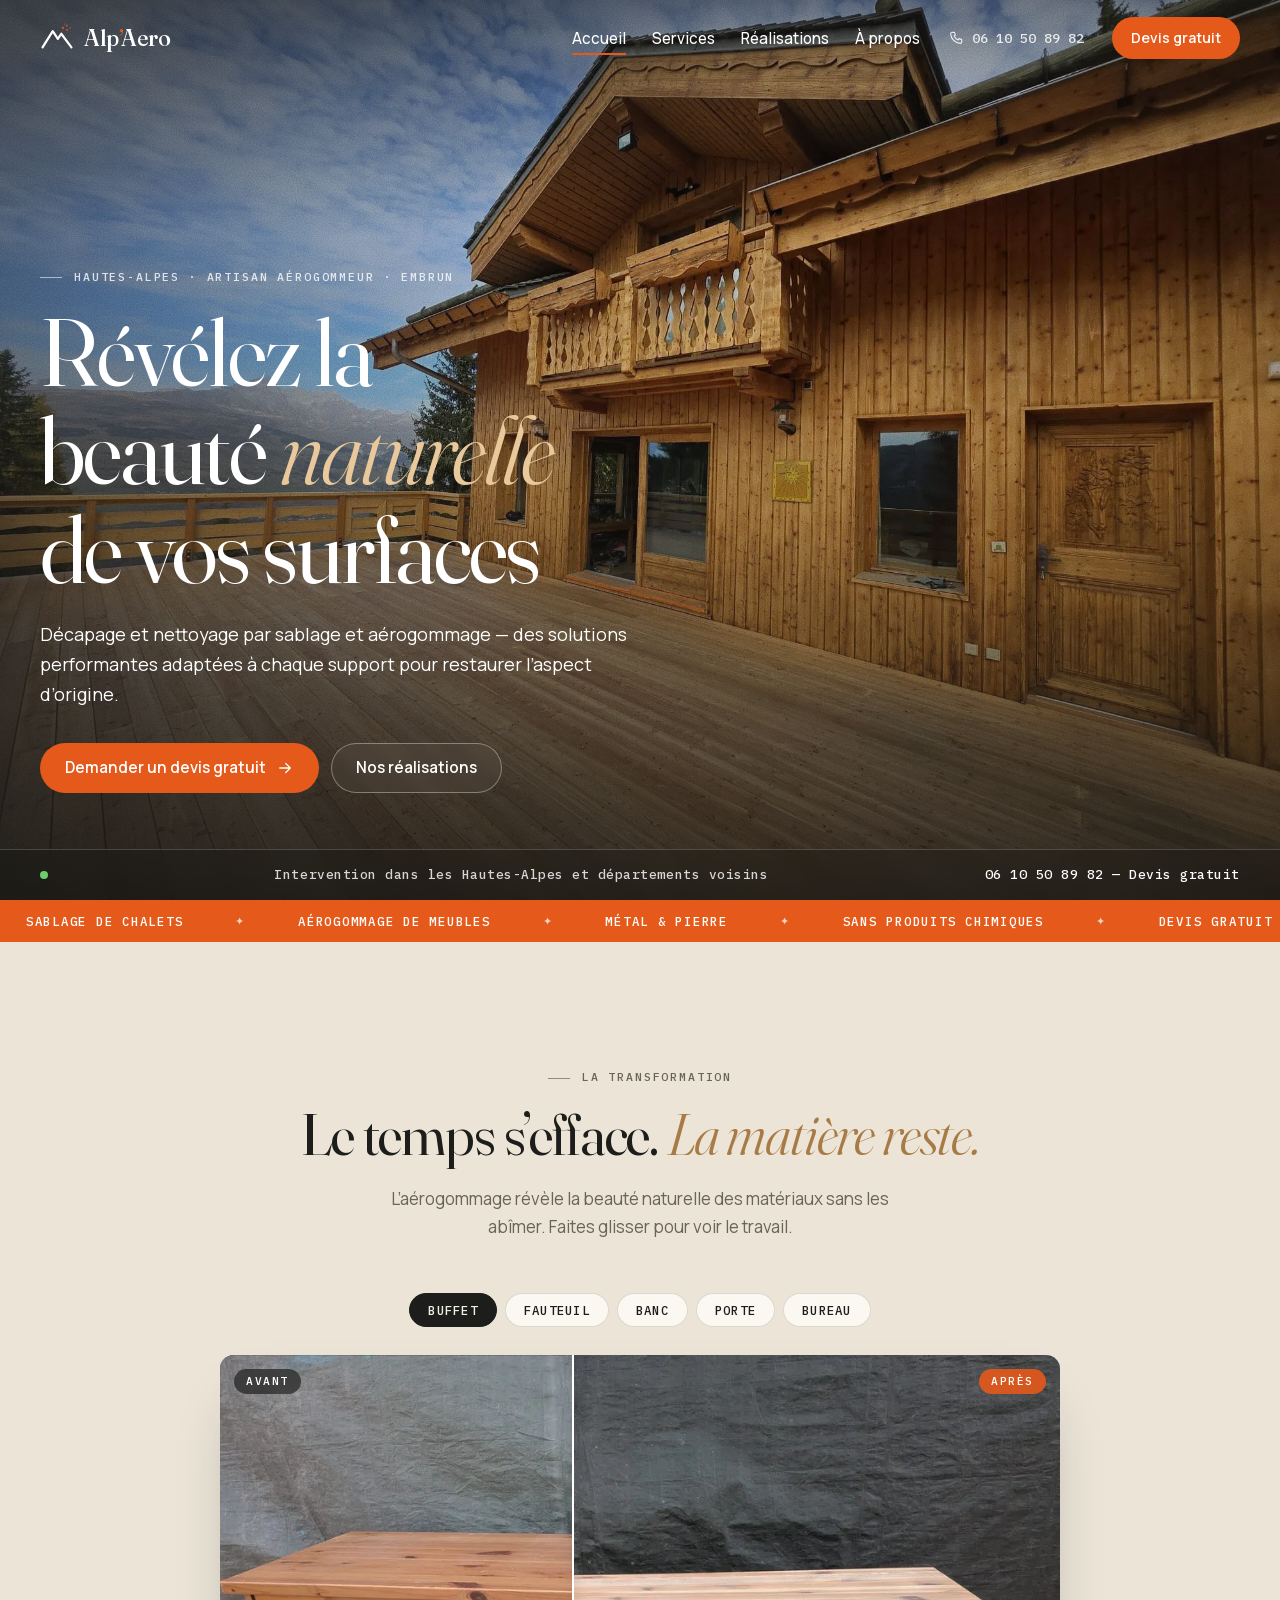
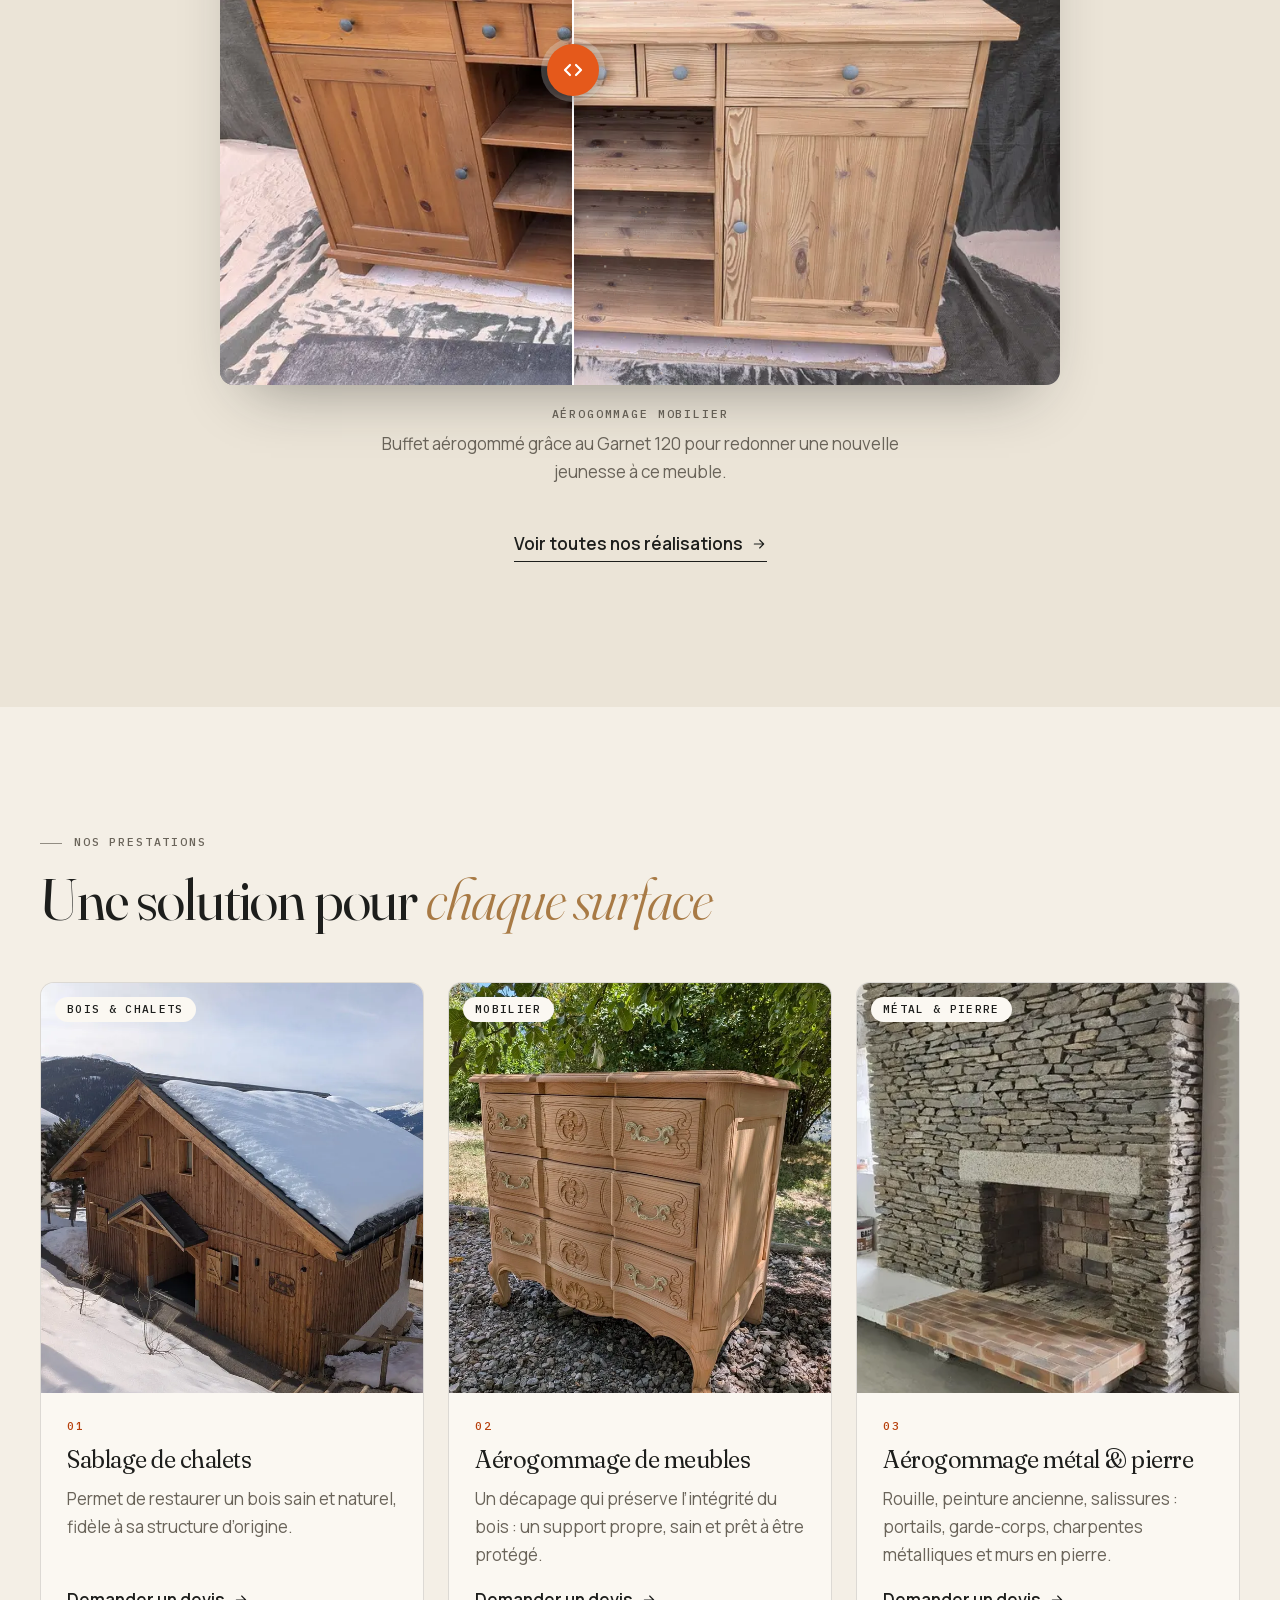
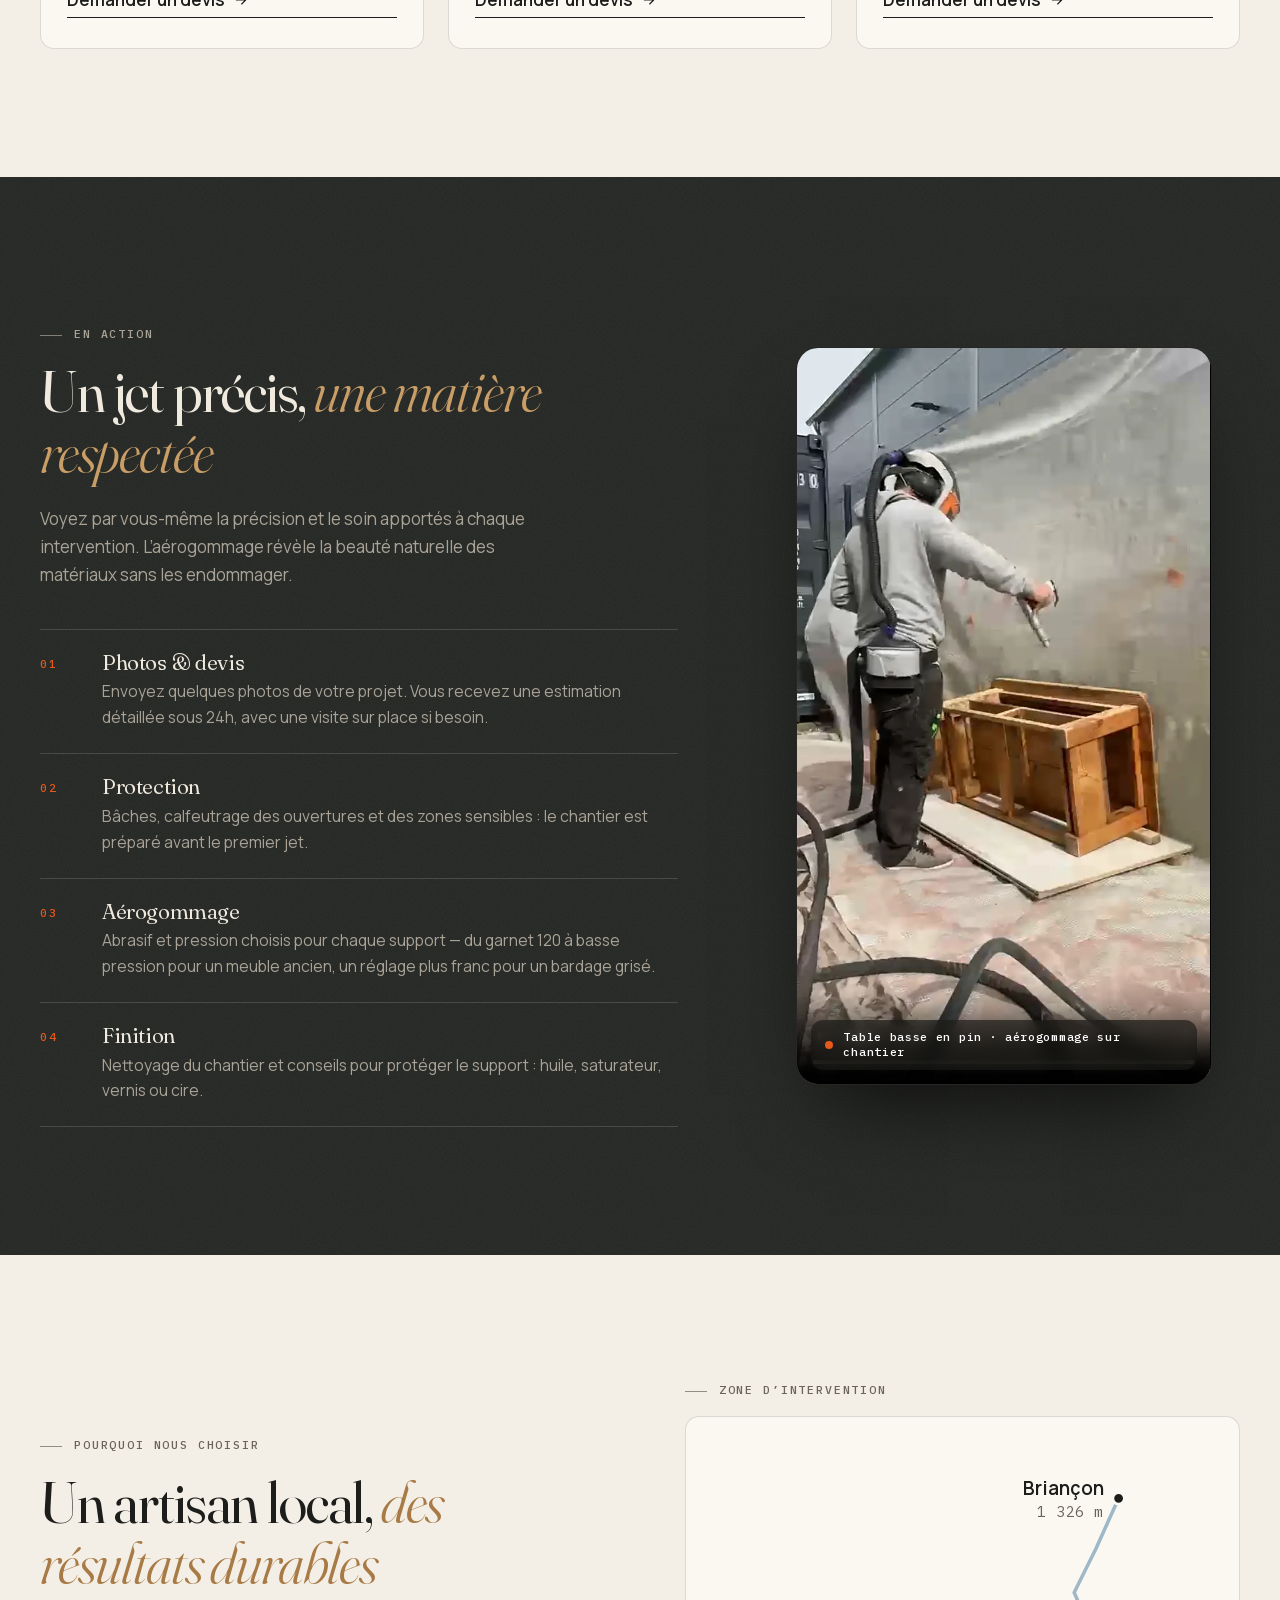
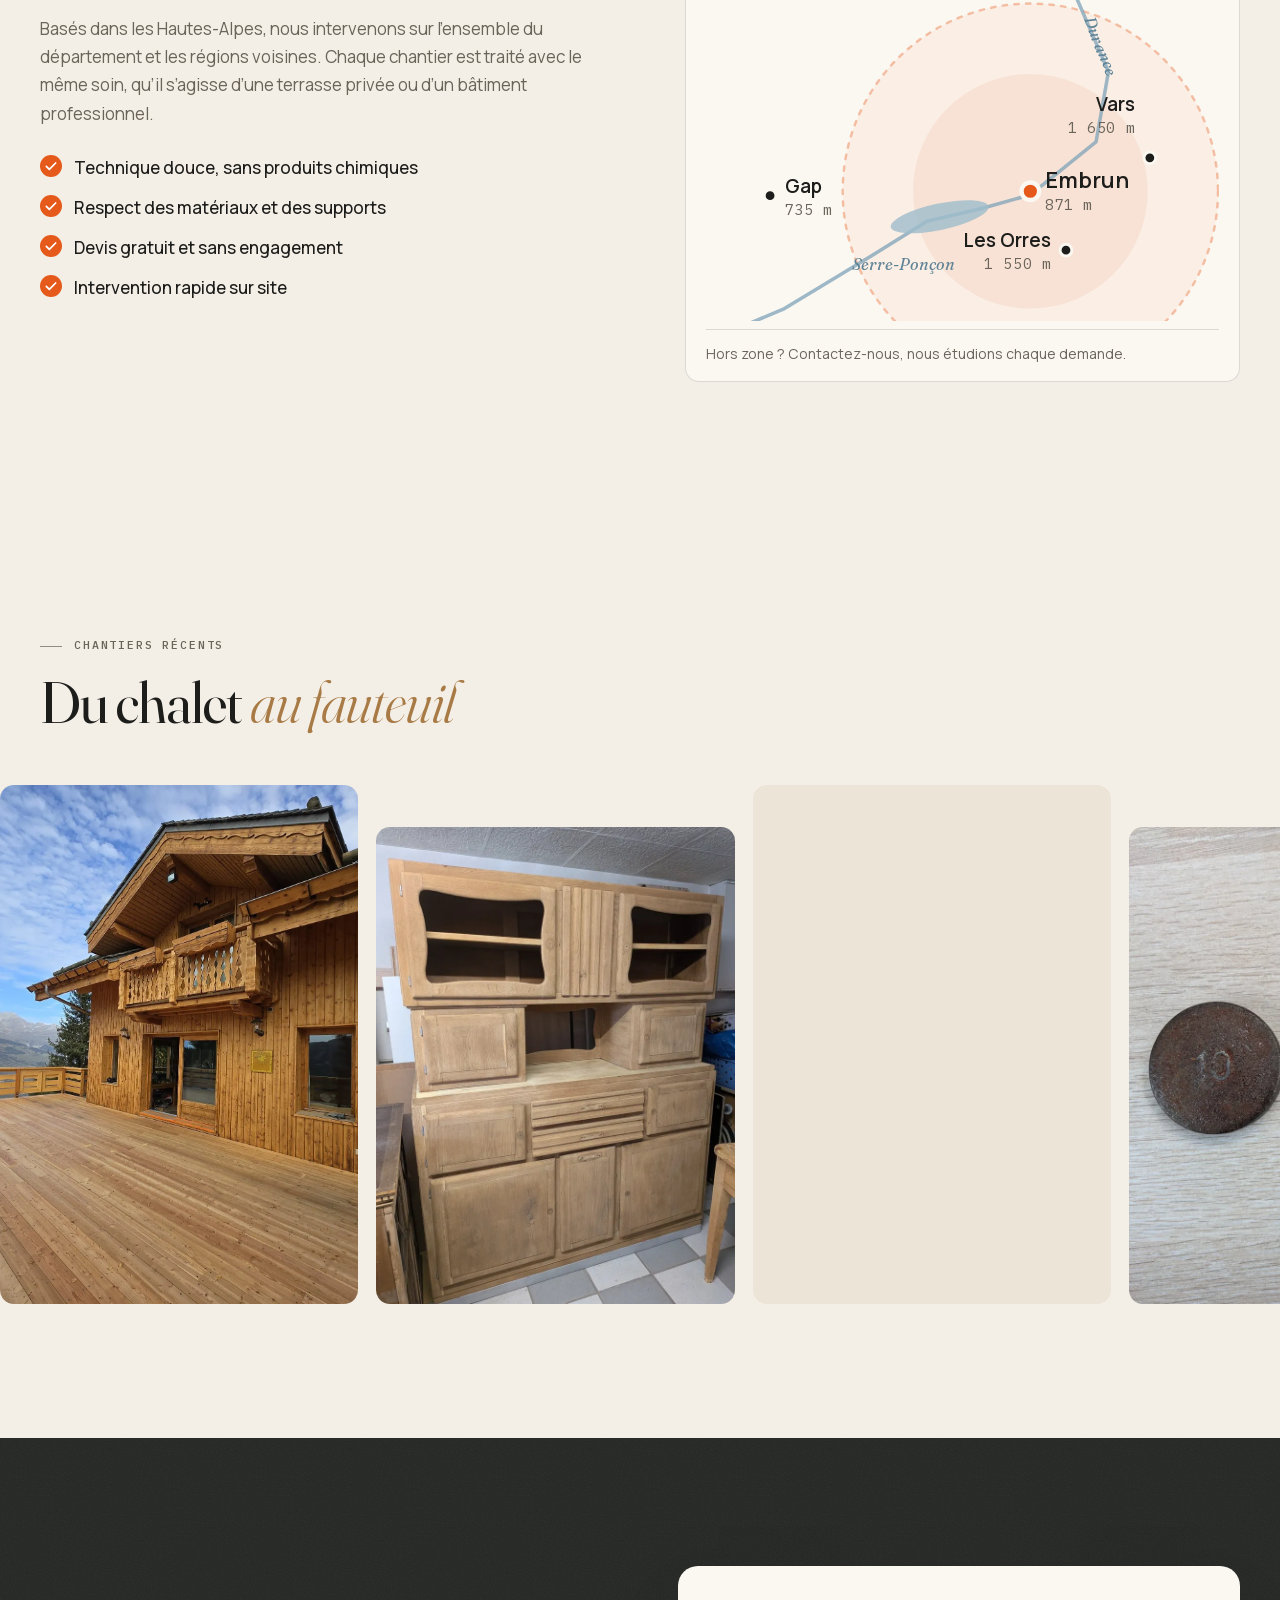
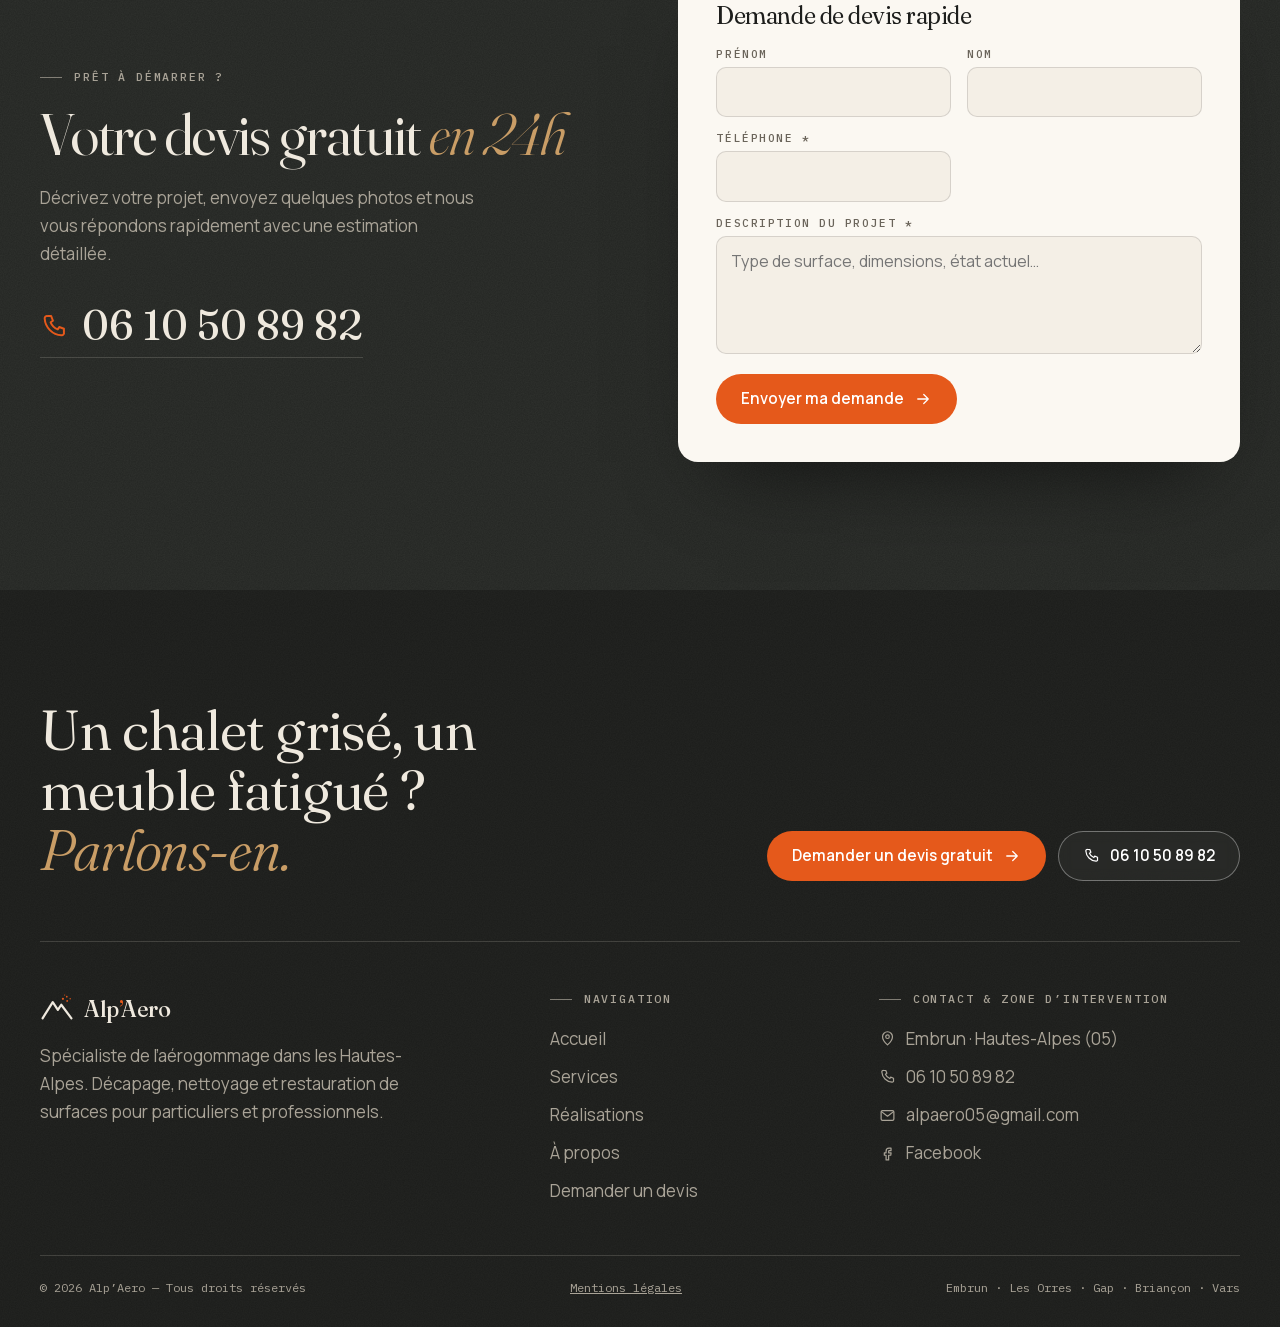
==== index.html @ 20765908 "Alp'Aero redesign preview Co-Authored-By: Claude Opus 5.5 <noreply@anthropic.com>" ====
<!doctype html><html lang="fr"><head><meta charset="utf-8"><meta name="viewport" content="width=device-width, initial-scale=1">
<title>Sablage Embrun | Aérogommage Chalets &amp; Meubles Hautes-Alpes | Alp'Aero</title><meta name="description" content="Spécialiste sablage et aérogommage à Embrun. Sablage de chalets, décapage de meubles, restauration bois, métal et pierre. Devis gratuit 24h. ☎ 06 10 50 89 82"><link rel="canonical" href="https://alpaero.fr/">
<meta name="color-scheme" content="light"><meta name="robots" content="noindex"><meta name="theme-color" content="#1d1e1c">
<meta property="og:type" content="website"><meta property="og:locale" content="fr_FR"><meta property="og:site_name" content="Alp'Aero"><meta property="og:title" content="Sablage Embrun | Aérogommage Chalets &amp; Meubles Hautes-Alpes | Alp'Aero"><meta property="og:description" content="Spécialiste sablage et aérogommage à Embrun. Sablage de chalets, décapage de meubles, restauration bois, métal et pierre. Devis gratuit 24h. ☎ 06 10 50 89 82"><meta property="og:url" content="https://alpaero.fr/"><meta property="og:image" content="https://alpaero.fr/assets/img/chalet-terrasse-2000.webp">
<link rel="icon" href="assets/img/favicon.svg" type="image/svg+xml">
<link rel="preload" href="assets/fonts/fraunces.woff2" as="font" type="font/woff2" crossorigin><link rel="preload" href="assets/fonts/manrope.woff2" as="font" type="font/woff2" crossorigin>
<link rel="stylesheet" href="assets/css/site.css">
<script>document.documentElement.classList.add('js')</script>
<script type="application/ld+json">{"@context":"https://schema.org","@type":"HomeAndConstructionBusiness","name":"Alp'Aero","url":"https://alpaero.fr/","telephone":"+33610508982","email":"alpaero05@gmail.com","image":"https://alpaero.fr/assets/img/chalet-terrasse-2000.webp","description":"Sablage et aérogommage à Embrun : chalets, meubles, métal et pierre. Hautes-Alpes.","address":{"@type":"PostalAddress","addressLocality":"Embrun","postalCode":"05200","addressRegion":"Hautes-Alpes","addressCountry":"FR"},"areaServed":[{"@type":"City","name":"Briançon"},{"@type":"City","name":"Vars"},{"@type":"City","name":"Embrun"},{"@type":"City","name":"Les Orres"},{"@type":"City","name":"Gap"}],"sameAs":["https://www.facebook.com/alpaero"]}</script>
</head><body class="p-home"><a class="skip" href="#main">Aller au contenu</a>
<header class="hd over" data-hd><div class="wrap hd-in">
<a class="brand" href="./" aria-label="Alp'Aero, accueil"><svg class="mark" viewBox="0 0 40 40" aria-hidden="true"><path class="mk-m" d="M3 31 15 12l6 9 4-6 12 16"/><g class="mk-g"><circle cx="27" cy="8" r="1.3"/><circle cx="31.5" cy="5.5" r="1"/><circle cx="32" cy="10.5" r="1.1"/><circle cx="35.5" cy="8" r=".8"/><circle cx="29" cy="3.5" r=".7"/></g></svg><span>Alp<i>’</i>Aero</span></a>
<nav class="nav" id="nav" aria-label="Navigation principale"><ul><li><a href="./" aria-current="page">Accueil</a></li><li><a href="services/">Services</a></li><li><a href="realisations/">Réalisations</a></li><li><a href="a-propos/">À propos</a></li></ul>
<a class="nav-tel" href="tel:+33610508982"><svg viewBox="0 0 24 24" aria-hidden="true"><path d="M6.6 3.5h3l1.5 4-2 1.3a11 11 0 0 0 6.1 6.1l1.3-2 4 1.5v3A2 2 0 0 1 18.4 20 15.4 15.4 0 0 1 4 5.6a2 2 0 0 1 2.6-2.1z"/></svg>06 10 50 89 82</a></nav>
<a class="btn btn-o hd-cta" href="devis/">Devis gratuit</a>
<button class="burger" aria-controls="nav" aria-expanded="false" aria-label="Menu"><span></span><span></span></button>
</div></header><main id="main">
<section class="hero grain"><img class="hero-img" src="assets/img/chalet-terrasse-1000.webp" srcset="assets/img/chalet-terrasse-1000.webp 1000w, assets/img/chalet-terrasse-2000.webp 2000w" sizes="100vw" width="1000" height="750" alt="Chalet alpin avec terrasse en bois restaurée — réalisation Alp’Aero" fetchpriority="high" decoding="async">
<div class="wrap hero-in"><p class="k">Hautes-Alpes · Artisan aérogommeur · Embrun</p>
<h1 class="reveal">Révélez la beauté <em>naturelle</em> de vos surfaces</h1>
<p class="lede reveal">Décapage et nettoyage par sablage et aérogommage — des solutions performantes adaptées à chaque support pour restaurer l’aspect d’origine.</p>
<div class="act reveal"><a class="btn btn-o" href="devis/">Demander un devis gratuit <svg viewBox="0 0 24 24" aria-hidden="true"><path d="M5 12h14M13 6l6 6-6 6"/></svg></a><a class="btn btn-ghost" href="realisations/">Nos réalisations</a></div></div>
<a class="hero-tel" href="tel:+33610508982"><span class="dot"></span>Intervention dans les Hautes-Alpes et départements voisins <b>06 10 50 89 82 — Devis gratuit</b></a>
</section><div class="ticker" aria-hidden="true"><div><span>Sablage de chalets</span><span>Aérogommage de meubles</span><span>Métal & pierre</span><span>Sans produits chimiques</span><span>Devis gratuit sous 24h</span><span>Hautes-Alpes</span><span>Sablage de chalets</span><span>Aérogommage de meubles</span><span>Métal & pierre</span><span>Sans produits chimiques</span><span>Devis gratuit sous 24h</span><span>Hautes-Alpes</span></div></div>

<section class="sec transform"><div class="wrap">
<div class="sec-hd"><p class="k">La transformation</p><h2>Le temps s’efface. <em>La matière reste.</em></h2><p>L’aérogommage révèle la beauté naturelle des matériaux sans les abîmer. Faites glisser pour voir le travail.</p></div>
<div class="ba-switch" data-switch>
<div class="chips" role="tablist" aria-label="Choisir une réalisation"><button role="tab" aria-selected="true" data-pair="buffet">Buffet</button><button role="tab" aria-selected="false" data-pair="fauteuil">Fauteuil</button><button role="tab" aria-selected="false" data-pair="banc">Banc</button><button role="tab" aria-selected="false" data-pair="porte">Porte</button><button role="tab" aria-selected="false" data-pair="bureau">Bureau</button></div>
<div class="pair" data-panel="buffet"><figure class="ba ba-feature" style="--ar:1000/750" data-ba>
<div class="ba-stage"><img class="ba-a" src="assets/img/buffet-apres-1000.webp" srcset="assets/img/buffet-apres-1000.webp 1000w, assets/img/buffet-apres-2000.webp 2000w" sizes="(min-width:900px) 60vw, 100vw" width="1000" height="750" alt="Après — Aérogommage mobilier — Buffet" loading="lazy" decoding="async">
<div class="ba-b"><img src="assets/img/buffet-avant-1000.webp" srcset="assets/img/buffet-avant-1000.webp 1000w, assets/img/buffet-avant-2000.webp 2000w" sizes="(min-width:900px) 60vw, 100vw" width="1000" height="750" alt="Avant — Aérogommage mobilier — Buffet" loading="lazy" decoding="async"></div>
<canvas class="ba-dust" aria-hidden="true"></canvas>
<div class="ba-line" role="slider" tabindex="0" aria-label="Comparer avant et après : Aérogommage mobilier — Buffet" aria-valuemin="0" aria-valuemax="100" aria-valuenow="50"><span class="ba-knob"><svg viewBox="0 0 24 24" aria-hidden="true"><path d="M9 7l-5 5 5 5M15 7l5 5-5 5"/></svg></span></div>
<span class="ba-tag ba-tl">Avant</span><span class="ba-tag ba-tr">Après</span></div></figure><p class="pair-cap"><span class="k">Aérogommage mobilier</span>Buffet aérogommé grâce au Garnet 120 pour redonner une nouvelle jeunesse à ce meuble.</p></div><div class="pair" data-panel="fauteuil" hidden><figure class="ba ba-feature" style="--ar:750/1000" data-ba>
<div class="ba-stage"><img class="ba-a" src="assets/img/fauteuil-apres-1000.webp" srcset="assets/img/fauteuil-apres-1000.webp 1000w, assets/img/fauteuil-apres-2000.webp 2000w" sizes="(min-width:900px) 60vw, 100vw" width="750" height="1000" alt="Après — Aérogommage fauteuil ancien" loading="lazy" decoding="async">
<div class="ba-b"><img src="assets/img/fauteuil-avant-1000.webp" srcset="assets/img/fauteuil-avant-1000.webp 1000w, assets/img/fauteuil-avant-2000.webp 2000w" sizes="(min-width:900px) 60vw, 100vw" width="750" height="1000" alt="Avant — Aérogommage fauteuil ancien" loading="lazy" decoding="async"></div>
<canvas class="ba-dust" aria-hidden="true"></canvas>
<div class="ba-line" role="slider" tabindex="0" aria-label="Comparer avant et après : Aérogommage fauteuil ancien" aria-valuemin="0" aria-valuemax="100" aria-valuenow="50"><span class="ba-knob"><svg viewBox="0 0 24 24" aria-hidden="true"><path d="M9 7l-5 5 5 5M15 7l5 5-5 5"/></svg></span></div>
<span class="ba-tag ba-tl">Avant</span><span class="ba-tag ba-tr">Après</span></div></figure><p class="pair-cap"><span class="k">Aérogommage mobilier</span>Aérogommage à basse pression de fauteuil ancien.</p></div><div class="pair" data-panel="banc" hidden><figure class="ba ba-feature" style="--ar:1000/450" data-ba>
<div class="ba-stage"><img class="ba-a" src="assets/img/banc-apres-1000.webp" srcset="assets/img/banc-apres-1000.webp 1000w, assets/img/banc-apres-2000.webp 2000w" sizes="(min-width:900px) 60vw, 100vw" width="1000" height="450" alt="Après — Banc de terrasse" loading="lazy" decoding="async">
<div class="ba-b"><img src="assets/img/banc-avant-1000.webp" srcset="assets/img/banc-avant-1000.webp 1000w, assets/img/banc-avant-2000.webp 2000w" sizes="(min-width:900px) 60vw, 100vw" width="1000" height="450" alt="Avant — Banc de terrasse" loading="lazy" decoding="async"></div>
<canvas class="ba-dust" aria-hidden="true"></canvas>
<div class="ba-line" role="slider" tabindex="0" aria-label="Comparer avant et après : Banc de terrasse" aria-valuemin="0" aria-valuemax="100" aria-valuenow="50"><span class="ba-knob"><svg viewBox="0 0 24 24" aria-hidden="true"><path d="M9 7l-5 5 5 5M15 7l5 5-5 5"/></svg></span></div>
<span class="ba-tag ba-tl">Avant</span><span class="ba-tag ba-tr">Après</span></div></figure><p class="pair-cap"><span class="k">Bois extérieur</span>Un banc de jardin grisé par les intempéries, aérogommé pour retrouver un bois sain et lumineux.</p></div><div class="pair" data-panel="porte" hidden><figure class="ba ba-feature" style="--ar:409/1000" data-ba>
<div class="ba-stage"><img class="ba-a" src="assets/img/porte-apres-1000.webp" srcset="assets/img/porte-apres-1000.webp 1000w, assets/img/porte-apres-2000.webp 2000w" sizes="(min-width:900px) 60vw, 100vw" width="409" height="1000" alt="Après — Restauration porte ancienne" loading="lazy" decoding="async">
<div class="ba-b"><img src="assets/img/porte-avant-1000.webp" srcset="assets/img/porte-avant-1000.webp 1000w, assets/img/porte-avant-2000.webp 2000w" sizes="(min-width:900px) 60vw, 100vw" width="409" height="1000" alt="Avant — Restauration porte ancienne" loading="lazy" decoding="async"></div>
<canvas class="ba-dust" aria-hidden="true"></canvas>
<div class="ba-line" role="slider" tabindex="0" aria-label="Comparer avant et après : Restauration porte ancienne" aria-valuemin="0" aria-valuemax="100" aria-valuenow="50"><span class="ba-knob"><svg viewBox="0 0 24 24" aria-hidden="true"><path d="M9 7l-5 5 5 5M15 7l5 5-5 5"/></svg></span></div>
<span class="ba-tag ba-tl">Avant</span><span class="ba-tag ba-tr">Après</span></div></figure><p class="pair-cap"><span class="k">Bois & métal</span>Aérogommage d’une porte ancienne avec heurtoir et plaque en fonte.</p></div><div class="pair" data-panel="bureau" hidden><figure class="ba ba-feature" style="--ar:1000/750" data-ba>
<div class="ba-stage"><img class="ba-a" src="assets/img/bureau-apres-1000.webp" srcset="assets/img/bureau-apres-1000.webp 1000w, assets/img/bureau-apres-2000.webp 2000w" sizes="(min-width:900px) 60vw, 100vw" width="1000" height="750" alt="Après — Rénovation bureau d’écolier" loading="lazy" decoding="async">
<div class="ba-b"><img src="assets/img/bureau-avant-1000.webp" srcset="assets/img/bureau-avant-1000.webp 1000w, assets/img/bureau-avant-2000.webp 2000w" sizes="(min-width:900px) 60vw, 100vw" width="1000" height="750" alt="Avant — Rénovation bureau d’écolier" loading="lazy" decoding="async"></div>
<canvas class="ba-dust" aria-hidden="true"></canvas>
<div class="ba-line" role="slider" tabindex="0" aria-label="Comparer avant et après : Rénovation bureau d’écolier" aria-valuemin="0" aria-valuemax="100" aria-valuenow="50"><span class="ba-knob"><svg viewBox="0 0 24 24" aria-hidden="true"><path d="M9 7l-5 5 5 5M15 7l5 5-5 5"/></svg></span></div>
<span class="ba-tag ba-tl">Avant</span><span class="ba-tag ba-tr">Après</span></div></figure><p class="pair-cap"><span class="k">Mobilier ancien</span>Restauration complète d’un bureau d’écolier ancien. L’aérogommage a éliminé les anciennes couches de peinture pour révéler le bois brut, prêt à être protégé.</p></div>
</div>
<p class="center"><a class="link" href="realisations/">Voir toutes nos réalisations <svg viewBox="0 0 24 24" aria-hidden="true"><path d="M5 12h14M13 6l6 6-6 6"/></svg></a></p>
</div></section>

<section class="sec services-sec"><div class="wrap">
<div class="sec-hd row"><p class="k">Nos prestations</p><h2>Une solution pour <em>chaque surface</em></h2></div>
<div class="svc-grid"><article class="svc reveal"><a href="services/#chalet-neige" class="svc-img"><img src="assets/img/chalet-neige-1000.webp" srcset="assets/img/chalet-neige-1000.webp 1000w, assets/img/chalet-neige-2000.webp 2000w" sizes="(min-width:900px) 33vw, 100vw" width="750" height="1000" alt="Chalet en bois sablé dans la neige, Hautes-Alpes" loading="lazy" decoding="async"><span class="svc-tag">Bois & chalets</span></a>
<div class="svc-body"><span class="num">01</span><h3>Sablage de chalets</h3><p>Permet de restaurer un bois sain et naturel, fidèle à sa structure d’origine.</p><a class="link" href="devis/">Demander un devis <svg viewBox="0 0 24 24" aria-hidden="true"><path d="M5 12h14M13 6l6 6-6 6"/></svg></a></div></article><article class="svc reveal"><a href="services/#commode" class="svc-img"><img src="assets/img/commode-1000.webp" srcset="assets/img/commode-1000.webp 1000w, assets/img/commode-2000.webp 2000w" sizes="(min-width:900px) 33vw, 100vw" width="750" height="1000" alt="Commode ancienne aérogommée, bois brut" loading="lazy" decoding="async"><span class="svc-tag">Mobilier</span></a>
<div class="svc-body"><span class="num">02</span><h3>Aérogommage de meubles</h3><p>Un décapage qui préserve l’intégrité du bois : un support propre, sain et prêt à être protégé.</p><a class="link" href="devis/">Demander un devis <svg viewBox="0 0 24 24" aria-hidden="true"><path d="M5 12h14M13 6l6 6-6 6"/></svg></a></div></article><article class="svc reveal"><a href="services/#cheminee-pierre" class="svc-img"><img src="assets/img/cheminee-pierre-1000.webp" srcset="assets/img/cheminee-pierre-1000.webp 1000w, assets/img/cheminee-pierre-2000.webp 2000w" sizes="(min-width:900px) 33vw, 100vw" width="467" height="1000" alt="Cheminée en pierre aérogommée" loading="lazy" decoding="async"><span class="svc-tag">Métal & pierre</span></a>
<div class="svc-body"><span class="num">03</span><h3>Aérogommage métal & pierre</h3><p>Rouille, peinture ancienne, salissures : portails, garde-corps, charpentes métalliques et murs en pierre.</p><a class="link" href="devis/">Demander un devis <svg viewBox="0 0 24 24" aria-hidden="true"><path d="M5 12h14M13 6l6 6-6 6"/></svg></a></div></article></div>
</div></section>

<section class="sec action grain"><div class="wrap action-in">
<div class="action-txt"><p class="k">En action</p><h2>Un jet précis, <em>une matière respectée</em></h2>
<p>Voyez par vous-même la précision et le soin apportés à chaque intervention. L’aérogommage révèle la beauté naturelle des matériaux sans les endommager.</p>
<ol class="steps"><li><span class="num">01</span><div><h3>Photos & devis</h3><p>Envoyez quelques photos de votre projet. Vous recevez une estimation détaillée sous 24h, avec une visite sur place si besoin.</p></div></li><li><span class="num">02</span><div><h3>Protection</h3><p>Bâches, calfeutrage des ouvertures et des zones sensibles : le chantier est préparé avant le premier jet.</p></div></li><li><span class="num">03</span><div><h3>Aérogommage</h3><p>Abrasif et pression choisis pour chaque support — du garnet 120 à basse pression pour un meuble ancien, un réglage plus franc pour un bardage grisé.</p></div></li><li><span class="num">04</span><div><h3>Finition</h3><p>Nettoyage du chantier et conseils pour protéger le support : huile, saturateur, vernis ou cire.</p></div></li></ol></div>
<figure class="film"><video muted loop playsinline preload="none" poster="assets/video/aerogommage-poster.webp" data-autoplay aria-label="Vidéo : aérogommage d’une table basse en pin"><source src="assets/video/aerogommage.mp4" type="video/mp4"></video>
<figcaption><span class="rec"></span>Table basse en pin · aérogommage sur chantier</figcaption></figure>
</div></section>

<section class="sec why"><div class="wrap why-in">
<div><p class="k">Pourquoi nous choisir</p><h2>Un artisan local, <em>des résultats durables</em></h2>
<p>Basés dans les Hautes-Alpes, nous intervenons sur l’ensemble du département et les régions voisines. Chaque chantier est traité avec le même soin, qu’il s’agisse d’une terrasse privée ou d’un bâtiment professionnel.</p>
<ul class="ticks"><li><svg viewBox="0 0 24 24" aria-hidden="true"><path d="m5 12.5 4.5 4.5L19 7.5"/></svg>Technique douce, sans produits chimiques</li><li><svg viewBox="0 0 24 24" aria-hidden="true"><path d="m5 12.5 4.5 4.5L19 7.5"/></svg>Respect des matériaux et des supports</li><li><svg viewBox="0 0 24 24" aria-hidden="true"><path d="m5 12.5 4.5 4.5L19 7.5"/></svg>Devis gratuit et sans engagement</li><li><svg viewBox="0 0 24 24" aria-hidden="true"><path d="m5 12.5 4.5 4.5L19 7.5"/></svg>Intervention rapide sur site</li></ul></div>
<div><p class="k">Zone d’intervention</p><figure class="map" aria-label="Carte de la zone d’intervention autour d’Embrun"><svg viewBox="-10 -10 350 330" role="img"><title>Zone d’intervention : Embrun, Les Orres, Gap, Briançon, Vars</title>
<circle class="m-zone" cx="211.2" cy="231.6" r="128"/><circle class="m-zone2" cx="211.2" cy="231.6" r="80"/>
<polyline class="m-river" points="271.4,31.8 256.0,66.0 241.1,96.0 264.5,150.0 256.0,198.0 211.2,234.0 179.2,243.0 140.8,252.0 102.4,276.0 42.7,312.0 0.0,330.0"/><ellipse class="m-lake" cx="149.3" cy="249.0" rx="34" ry="9" transform="rotate(-12 149.3 249.0)"/>
<text class="m-lbl-s" x="89.6" y="285">Serre-Ponçon</text><text class="m-lbl-s" x="247.5" y="114.0" transform="rotate(68 247.5 114.0)">Durance</text>
<g class="m-town"><circle cx="271.4" cy="31.8" r="4"/><text x="261.4" y="29.8" text-anchor="end">Briançon</text><text class="m-alt" x="261.4" y="44.8" text-anchor="end">1 326 m</text></g><g class="m-town"><circle cx="292.7" cy="208.8" r="4"/><text x="282.7" y="176.8" text-anchor="end">Vars</text><text class="m-alt" x="282.7" y="191.8" text-anchor="end">1 650 m</text></g><g class="m-town home"><circle cx="211.2" cy="231.6" r="6"/><text x="221.2" y="229.6" text-anchor="start">Embrun</text><text class="m-alt" x="221.2" y="244.6" text-anchor="start">871 m</text></g><g class="m-town"><circle cx="235.5" cy="271.8" r="4"/><text x="225.5" y="269.8" text-anchor="end">Les Orres</text><text class="m-alt" x="225.5" y="284.8" text-anchor="end">1 550 m</text></g><g class="m-town"><circle cx="33.7" cy="234.6" r="4"/><text x="43.7" y="232.6" text-anchor="start">Gap</text><text class="m-alt" x="43.7" y="247.6" text-anchor="start">735 m</text></g>
</svg><figcaption>Hors zone&nbsp;? Contactez-nous, nous étudions chaque demande.</figcaption></figure></div>
</div></section>

<section class="sec strip"><div class="wrap"><div class="sec-hd row"><p class="k">Chantiers récents</p><h2>Du chalet <em>au fauteuil</em></h2></div></div>
<div class="strip-row" data-drag><button class="strip-it" data-zoom="assets/img/chalet-terrasse-2000.webp" data-cap="Chalet alpin avec terrasse en bois restaurée"><img src="assets/img/chalet-terrasse-1000.webp" srcset="assets/img/chalet-terrasse-1000.webp 1000w, assets/img/chalet-terrasse-2000.webp 2000w" sizes="(min-width:900px) 30vw, 70vw" width="1000" height="750" alt="Chalet alpin avec terrasse en bois restaurée" loading="lazy" decoding="async"></button><button class="strip-it" data-zoom="assets/img/meuble-mado-2000.webp" data-cap="Meuble Mado aérogommé, prêt à être restauré par la cliente"><img src="assets/img/meuble-mado-1000.webp" srcset="assets/img/meuble-mado-1000.webp 1000w, assets/img/meuble-mado-2000.webp 2000w" sizes="(min-width:900px) 30vw, 70vw" width="750" height="1000" alt="Meuble Mado aérogommé, prêt à être restauré par la cliente" loading="lazy" decoding="async"></button><button class="strip-it" data-zoom="assets/img/chalet-pierre-2000.webp" data-cap="Chalet bois et pierre, bardage sablé"><img src="assets/img/chalet-pierre-1000.webp" srcset="assets/img/chalet-pierre-1000.webp 1000w, assets/img/chalet-pierre-2000.webp 2000w" sizes="(min-width:900px) 30vw, 70vw" width="1000" height="750" alt="Chalet bois et pierre, bardage sablé" loading="lazy" decoding="async"></button><button class="strip-it" data-zoom="assets/img/metal-pastilles-2000.webp" data-cap="Pièces métalliques : rouillée (à gauche) et aérogommée (à droite)"><img src="assets/img/metal-pastilles-1000.webp" srcset="assets/img/metal-pastilles-1000.webp 1000w, assets/img/metal-pastilles-2000.webp 2000w" sizes="(min-width:900px) 30vw, 70vw" width="750" height="1000" alt="Pièces métalliques : rouillée (à gauche) et aérogommée (à droite)" loading="lazy" decoding="async"></button><button class="strip-it" data-zoom="assets/img/commode-2000.webp" data-cap="Commode ancienne aérogommée"><img src="assets/img/commode-1000.webp" srcset="assets/img/commode-1000.webp 1000w, assets/img/commode-2000.webp 2000w" sizes="(min-width:900px) 30vw, 70vw" width="750" height="1000" alt="Commode ancienne aérogommée" loading="lazy" decoding="async"></button><button class="strip-it" data-zoom="assets/img/cheminee-pierre-2000.webp" data-cap="Cheminée en pierre sèche aérogommée"><img src="assets/img/cheminee-pierre-1000.webp" srcset="assets/img/cheminee-pierre-1000.webp 1000w, assets/img/cheminee-pierre-2000.webp 2000w" sizes="(min-width:900px) 30vw, 70vw" width="467" height="1000" alt="Cheminée en pierre sèche aérogommée" loading="lazy" decoding="async"></button><button class="strip-it" data-zoom="assets/img/buffet-detail-2000.webp" data-cap="Façades de buffet en chêne après aérogommage"><img src="assets/img/buffet-detail-1000.webp" srcset="assets/img/buffet-detail-1000.webp 1000w, assets/img/buffet-detail-2000.webp 2000w" sizes="(min-width:900px) 30vw, 70vw" width="750" height="1000" alt="Façades de buffet en chêne après aérogommage" loading="lazy" decoding="async"></button></div></section>

<section class="sec quote grain"><img class="quote-bg" src="assets/img/chalet-pierre-1000.webp" srcset="assets/img/chalet-pierre-1000.webp 1000w, assets/img/chalet-pierre-2000.webp 2000w" sizes="100vw" width="1000" height="750" alt="" loading="lazy" decoding="async"><div class="wrap quote-in">
<div><p class="k">Prêt à démarrer ?</p><h2>Votre devis gratuit <em>en 24h</em></h2><p>Décrivez votre projet, envoyez quelques photos et nous vous répondons rapidement avec une estimation détaillée.</p>
<a class="big-tel" href="tel:+33610508982"><svg viewBox="0 0 24 24" aria-hidden="true"><path d="M6.6 3.5h3l1.5 4-2 1.3a11 11 0 0 0 6.1 6.1l1.3-2 4 1.5v3A2 2 0 0 1 18.4 20 15.4 15.4 0 0 1 4 5.6a2 2 0 0 1 2.6-2.1z"/></svg>06 10 50 89 82</a></div>
<div class="card"><h3>Demande de devis rapide</h3><form class="form" data-form novalidate>
<div class="f2"><label>Prénom<input name="prenom" autocomplete="given-name" required></label><label>Nom<input name="nom" autocomplete="family-name" ></label></div>
<div class="f2"><label>Téléphone *<input name="telephone" type="tel" autocomplete="tel" inputmode="tel" required></label></div>

<label>Description du projet *<textarea name="description" rows="4" placeholder="Type de surface, dimensions, état actuel…" required></textarea></label>

<button class="btn btn-o" type="submit">Envoyer ma demande <svg viewBox="0 0 24 24" aria-hidden="true"><path d="M5 12h14M13 6l6 6-6 6"/></svg></button>
<p class="f-msg" role="status" hidden></p></form></div>
</div></section></main><footer class="ft grain"><div class="wrap">
<div class="ft-top"><p class="ft-big">Un chalet grisé, un meuble fatigué&nbsp;?<br><em>Parlons-en.</em></p>
<div class="ft-act"><a class="btn btn-o" href="devis/">Demander un devis gratuit <svg viewBox="0 0 24 24" aria-hidden="true"><path d="M5 12h14M13 6l6 6-6 6"/></svg></a><a class="btn btn-ghost" href="tel:+33610508982"><svg viewBox="0 0 24 24" aria-hidden="true"><path d="M6.6 3.5h3l1.5 4-2 1.3a11 11 0 0 0 6.1 6.1l1.3-2 4 1.5v3A2 2 0 0 1 18.4 20 15.4 15.4 0 0 1 4 5.6a2 2 0 0 1 2.6-2.1z"/></svg>06 10 50 89 82</a></div></div>
<div class="ft-cols">
<div><a class="brand" href="./"><svg class="mark" viewBox="0 0 40 40" aria-hidden="true"><path class="mk-m" d="M3 31 15 12l6 9 4-6 12 16"/><g class="mk-g"><circle cx="27" cy="8" r="1.3"/><circle cx="31.5" cy="5.5" r="1"/><circle cx="32" cy="10.5" r="1.1"/><circle cx="35.5" cy="8" r=".8"/><circle cx="29" cy="3.5" r=".7"/></g></svg><span>Alp<i>’</i>Aero</span></a><p>Spécialiste de l’aérogommage dans les Hautes-Alpes. Décapage, nettoyage et restauration de surfaces pour particuliers et professionnels.</p></div>
<div><p class="k">Navigation</p><ul><li><a href="./">Accueil</a></li><li><a href="services/">Services</a></li><li><a href="realisations/">Réalisations</a></li><li><a href="a-propos/">À propos</a></li><li><a href="devis/">Demander un devis</a></li></ul></div>
<div><p class="k">Contact & zone d’intervention</p><ul class="ft-c"><li><svg viewBox="0 0 24 24" aria-hidden="true"><path d="M12 21s-7-6.2-7-11.5a7 7 0 0 1 14 0C19 14.8 12 21 12 21z"/><circle cx="12" cy="9.5" r="2.5"/></svg>Embrun · Hautes-Alpes (05)</li><li><a href="tel:+33610508982"><svg viewBox="0 0 24 24" aria-hidden="true"><path d="M6.6 3.5h3l1.5 4-2 1.3a11 11 0 0 0 6.1 6.1l1.3-2 4 1.5v3A2 2 0 0 1 18.4 20 15.4 15.4 0 0 1 4 5.6a2 2 0 0 1 2.6-2.1z"/></svg>06 10 50 89 82</a></li><li><a href="mailto:alpaero05@gmail.com"><svg viewBox="0 0 24 24" aria-hidden="true"><rect x="3" y="5" width="18" height="14" rx="2"/><path d="m3.5 6.5 8.5 6.5 8.5-6.5"/></svg>alpaero05@gmail.com</a></li><li><a href="https://www.facebook.com/alpaero" rel="noopener" target="_blank"><svg viewBox="0 0 24 24" aria-hidden="true"><path d="M14 8h3V4.5h-3c-2.5 0-4 1.7-4 4.2V11H7.5v3.5H10V21h3.6v-6.5h3l.5-3.5h-3.5V9c0-.6.4-1 1-1z"/></svg>Facebook</a></li></ul></div>
</div>
<div class="ft-bot"><span>© 2026 Alp’Aero — Tous droits réservés</span><a href="mentions-legales/">Mentions légales</a><span>Embrun · Les Orres · Gap · Briançon · Vars</span></div>
</div></footer>
<a class="fab" href="tel:+33610508982" aria-label="Appeler Alp'Aero"><svg viewBox="0 0 24 24" aria-hidden="true"><path d="M6.6 3.5h3l1.5 4-2 1.3a11 11 0 0 0 6.1 6.1l1.3-2 4 1.5v3A2 2 0 0 1 18.4 20 15.4 15.4 0 0 1 4 5.6a2 2 0 0 1 2.6-2.1z"/></svg></a>
<dialog class="lb" data-lb><button class="lb-x" aria-label="Fermer">×</button><img alt=""><p></p></dialog>
<script src="assets/js/site.js" defer></script></body></html>
---- assets/css/site.css ----
/* Alp'Aero — slate tarp, raw wood, safety orange */
@font-face{font-family:Fraunces;src:url(../fonts/fraunces.woff2) format("woff2");font-weight:300 700;font-style:normal;font-display:swap}
@font-face{font-family:Fraunces;src:url(../fonts/fraunces-italic.woff2) format("woff2");font-weight:300 500;font-style:italic;font-display:swap}
@font-face{font-family:Manrope;src:url(../fonts/manrope.woff2) format("woff2");font-weight:400 700;font-display:swap}
@font-face{font-family:"Plex Mono";src:url(../fonts/plexmono-400.woff2) format("woff2");font-weight:400;font-display:swap}
@font-face{font-family:"Plex Mono";src:url(../fonts/plexmono-500.woff2) format("woff2");font-weight:500;font-display:swap}

:root{
  --ink:#1d1e1c;--slate:#262825;--slate-2:#33362f;--paper:#f4efe6;--paper-2:#ebe4d7;--card:#fbf8f2;
  --wood:#c99d66;--wood-2:#a87a45;--orange:#e5591b;--orange-d:#b7400c;--muted:#6a645a;--line:rgba(29,30,28,.14);
  --on-dark:#efe9de;--on-dark-m:#a9a397;--line-d:rgba(239,233,222,.16);
  --serif:Fraunces,Georgia,serif;--sans:Manrope,system-ui,sans-serif;--mono:"Plex Mono",ui-monospace,monospace;
  --r:14px;--gut:clamp(16px,4vw,40px);--ease:cubic-bezier(.2,.7,.2,1);
}
*,*::before,*::after{box-sizing:border-box}
html{-webkit-text-size-adjust:100%;scroll-behavior:smooth;scroll-padding-top:90px}
body{margin:0;background:var(--paper);color:var(--ink);font:400 1.0625rem/1.65 var(--sans);overflow-x:hidden;-webkit-font-smoothing:antialiased}
img,video,svg{display:block;max-width:100%}
img{height:auto}
a{color:inherit}
button{font:inherit;color:inherit}
h1,h2,h3{font-family:var(--serif);font-weight:380;line-height:1.04;letter-spacing:-.02em;margin:0;font-variation-settings:"opsz" 144,"SOFT" 30}
h1 em,h2 em,.ft-big em{font-style:italic;font-weight:320;color:var(--wood-2)}
.grain h1 em,.grain h2 em,.ft-big em{color:var(--wood)}
h1{font-size:clamp(2.7rem,7.4vw,6.4rem)}
h2{font-size:clamp(2.1rem,4.6vw,3.7rem)}
h3{font-size:1.5rem;font-variation-settings:"opsz" 40}
p{margin:0 0 1em}
.wrap{width:min(1240px,100% - 2*var(--gut));margin-inline:auto}
.k,.num{font:500 .72rem/1.3 var(--mono);letter-spacing:.16em;text-transform:uppercase;color:var(--muted);margin:0 0 18px}
.num{color:var(--orange-d);display:block}
.grain .k,.grain .num{color:var(--on-dark-m)}.grain .num{color:var(--orange)}
.k::before{content:"";display:inline-block;width:22px;height:1px;background:currentColor;vertical-align:middle;margin-right:12px;opacity:.7}
.skip{position:absolute;left:-999px;top:8px;background:var(--orange);color:#fff;padding:8px 14px;border-radius:8px;z-index:100}.skip:focus{left:8px}
:focus-visible{outline:2px solid var(--orange);outline-offset:3px}
svg{fill:none;stroke:currentColor;stroke-width:1.7;stroke-linecap:round;stroke-linejoin:round}

/* grit texture for dark sections */
.grain{position:relative;background:var(--slate);color:var(--on-dark);isolation:isolate}
.grain::after{content:"";position:absolute;inset:0;pointer-events:none;z-index:1;opacity:.22;mix-blend-mode:overlay;
  background-image:url("data:image/svg+xml,%3Csvg xmlns='http://www.w3.org/2000/svg' width='240' height='240'%3E%3Cfilter id='n'%3E%3CfeTurbulence type='fractalNoise' baseFrequency='.85' numOctaves='3' stitchTiles='stitch'/%3E%3CfeColorMatrix values='0 0 0 0 1 0 0 0 0 1 0 0 0 0 1 0 0 0 1.4 -.35'/%3E%3C/filter%3E%3Crect width='240' height='240' filter='url(%23n)'/%3E%3C/svg%3E")}
.grain>*{position:relative;z-index:2}

/* buttons */
.btn{display:inline-flex;align-items:center;gap:10px;min-height:50px;padding:0 24px;border-radius:999px;font:600 .95rem/1 var(--sans);text-decoration:none;border:1px solid transparent;cursor:pointer;transition:background .25s,color .25s,border-color .25s,transform .25s var(--ease)}
.btn svg{width:18px;height:18px;transition:transform .3s var(--ease)}.btn:hover svg{transform:translateX(3px)}
.btn-o{background:var(--orange);color:#fff}.btn-o:hover{background:var(--orange-d)}
.btn-dark{background:var(--ink);color:var(--paper)}.btn-dark:hover{background:#000}
.btn-ghost{border-color:rgba(255,255,255,.35);color:#fff;background:rgba(255,255,255,.04);backdrop-filter:blur(6px)}.btn-ghost:hover{background:rgba(255,255,255,.14)}
.btn-ghost svg{width:17px;height:17px}.btn-ghost:hover svg{transform:none}
.link{display:inline-flex;align-items:center;gap:8px;font-weight:600;text-decoration:none;border-bottom:1px solid currentColor;padding-bottom:3px}
.link svg{width:16px;height:16px;transition:transform .3s var(--ease)}.link:hover svg{transform:translateX(4px)}
.center{text-align:center;margin-top:44px}

/* header */
.hd{position:sticky;top:0;z-index:50;background:rgba(244,239,230,.86);backdrop-filter:saturate(1.4) blur(14px);-webkit-backdrop-filter:saturate(1.4) blur(14px);border-bottom:1px solid var(--line);transition:background .35s,border-color .35s,color .35s}
.hd.over{position:fixed;left:0;right:0;background:transparent;border-color:transparent;color:#fff;backdrop-filter:none;-webkit-backdrop-filter:none}
.hd.over.stuck{background:rgba(29,30,28,.82);backdrop-filter:blur(14px);-webkit-backdrop-filter:blur(14px);border-color:var(--line-d)}
.hd-in{display:flex;align-items:center;gap:28px;height:76px}
.brand{display:flex;align-items:center;gap:10px;text-decoration:none;font:500 1.45rem/1 var(--serif);letter-spacing:-.02em;font-variation-settings:"opsz" 72}
.brand i{color:var(--orange);font-style:normal}
.mark{width:34px;height:34px}.mark .mk-m{stroke-width:2.6}.mark .mk-g{fill:var(--orange);stroke:none}
.nav{margin-left:auto;display:flex;align-items:center;gap:28px}
.nav ul{display:flex;gap:26px;list-style:none;margin:0;padding:0}
.nav a{text-decoration:none;font-weight:500;font-size:.95rem;position:relative}
.nav ul a::after{content:"";position:absolute;left:0;right:0;bottom:-6px;height:2px;background:var(--orange);transform:scaleX(0);transform-origin:left;transition:transform .35s var(--ease)}
.nav ul a:hover::after,.nav ul a[aria-current]::after{transform:scaleX(1)}
.nav-tel{display:flex;align-items:center;gap:8px;font:500 .85rem var(--mono)!important;opacity:.85}.nav-tel svg{width:16px;height:16px}
.hd-cta{min-height:42px;padding:0 18px;font-size:.88rem}
.burger{display:none;width:44px;height:44px;border:0;background:none;padding:10px;margin-right:-10px;cursor:pointer}
.burger span{display:block;height:2px;background:currentColor;margin:6px 0;transition:transform .3s}
.burger[aria-expanded=true] span:first-child{transform:translateY(4px) rotate(45deg)}.burger[aria-expanded=true] span:last-child{transform:translateY(-4px) rotate(-45deg)}

/* hero */
.hero{min-height:100svh;display:flex;flex-direction:column;justify-content:flex-end;overflow:hidden;color:#fff;background:#1d1e1c}
.hero-img{position:absolute;inset:0;width:100%;height:100%;object-fit:cover;z-index:0!important;transform:scale(1.06);animation:heroIn 2.4s var(--ease) forwards}
@keyframes heroIn{to{transform:scale(1)}}
.hero::before{content:"";position:absolute;inset:0;z-index:1;background:linear-gradient(180deg,rgba(20,20,18,.55) 0%,rgba(20,20,18,0) 26%,rgba(20,20,18,.08) 45%,rgba(20,20,18,.82) 100%),linear-gradient(90deg,rgba(20,20,18,.55),rgba(20,20,18,0) 65%)}
.hero-in{padding:140px 0 56px}
.hero .k{color:rgba(255,255,255,.8)}
.hero h1{max-width:12.5ch;text-wrap:balance}
.hero h1 em{color:#e9c89b}
.lede{font-size:clamp(1.05rem,1.4vw,1.2rem);max-width:54ch;margin-top:22px;opacity:.88}
.act{display:flex;flex-wrap:wrap;gap:12px;margin-top:34px}
.hero-tel{display:flex;flex-wrap:wrap;justify-content:space-between;gap:6px 24px;align-items:center;padding:16px var(--gut);border-top:1px solid rgba(255,255,255,.18);font:500 .8rem/1.4 var(--mono);letter-spacing:.04em;text-decoration:none;color:rgba(255,255,255,.82);background:rgba(20,20,18,.35);backdrop-filter:blur(8px)}
.hero-tel b{color:#fff;font-weight:500}
.dot{display:inline-block;width:8px;height:8px;border-radius:50%;background:#6bd06b;margin-right:10px;box-shadow:0 0 0 0 rgba(107,208,107,.6);animation:pulse 2.2s infinite}
@keyframes pulse{70%{box-shadow:0 0 0 9px rgba(107,208,107,0)}100%{box-shadow:0 0 0 0 rgba(107,208,107,0)}}

.ticker{background:var(--orange);color:#fff;overflow:hidden;font:500 .78rem/1 var(--mono);letter-spacing:.14em;text-transform:uppercase;white-space:nowrap}
.ticker div{display:inline-flex;animation:tick 38s linear infinite;padding:15px 0}
.ticker span{padding:0 26px;display:inline-flex;align-items:center;gap:52px}
.ticker span::after{content:"✦";font-size:.7rem;opacity:.75;margin-left:52px}
.ticker span{gap:0}
@keyframes tick{to{transform:translateX(-50%)}}

/* sections */
.sec{padding:clamp(72px,10vw,136px) 0}
.sec-hd{max-width:760px;margin:0 auto 52px;text-align:center}
.sec-hd p:not(.k){color:var(--muted);max-width:52ch;margin:20px auto 0}
.sec-hd.row{text-align:left;margin-left:0}
.grain .sec-hd p:not(.k){color:var(--on-dark-m)}

/* before/after */
.transform{background:var(--paper-2)}
.chips{display:flex;flex-wrap:wrap;justify-content:center;gap:8px;margin-bottom:28px}
.chips button{border:1px solid var(--line);background:var(--card);padding:10px 18px;border-radius:999px;font:500 .78rem/1 var(--mono);letter-spacing:.1em;text-transform:uppercase;cursor:pointer;transition:all .25s}
.chips button:hover{border-color:var(--ink)}
.chips button[aria-selected=true]{background:var(--ink);color:var(--paper);border-color:var(--ink)}
.pair{animation:fadeUp .6s var(--ease)}
.pair-cap{text-align:center;max-width:56ch;margin:22px auto 0;color:var(--muted)}
.pair-cap .k{display:block;margin-bottom:8px}.pair-cap .k::before{display:none}
@keyframes fadeUp{from{opacity:0;transform:translateY(14px)}}
.ba{margin:0;width:min(100%,calc(74svh * var(--ar)));margin-inline:auto}
.ba-feature{width:min(100%,calc(70svh * var(--ar)))}
.ba-stage{position:relative;aspect-ratio:var(--ar);border-radius:var(--r);overflow:hidden;touch-action:pan-y;user-select:none;-webkit-user-select:none;cursor:ew-resize;background:#ccc;box-shadow:0 30px 60px -30px rgba(29,30,28,.45)}
.ba-stage img{position:absolute;inset:0;width:100%;height:100%;object-fit:cover;pointer-events:none}
.ba-b{position:absolute;inset:0;clip-path:inset(0 calc(100% - var(--pos,50%)) 0 0)}
.ba-dust{position:absolute;inset:0;width:100%;height:100%;pointer-events:none}
.ba-line{position:absolute;top:0;bottom:0;left:var(--pos,50%);width:2px;margin-left:-1px;background:#fff;box-shadow:0 0 12px rgba(0,0,0,.35);outline:none}
.ba-knob{position:absolute;top:50%;left:50%;width:52px;height:52px;margin:-26px 0 0 -26px;border-radius:50%;background:var(--orange);color:#fff;display:grid;place-items:center;box-shadow:0 6px 20px rgba(0,0,0,.35),0 0 0 6px rgba(255,255,255,.25);transition:transform .25s var(--ease)}
.ba-knob svg{width:24px;height:24px;stroke-width:2.2}
.ba-stage:hover .ba-knob,.ba-line:focus-visible .ba-knob{transform:scale(1.08)}
.ba-line:focus-visible .ba-knob{box-shadow:0 0 0 3px #fff,0 0 0 6px var(--orange)}
.ba-tag{position:absolute;top:14px;padding:7px 12px;border-radius:999px;font:500 .7rem/1 var(--mono);letter-spacing:.14em;text-transform:uppercase;background:rgba(20,20,18,.62);color:#fff;backdrop-filter:blur(6px);pointer-events:none}
.ba-tl{left:14px}.ba-tr{right:14px;background:rgba(229,89,27,.9)}

/* services cards */
.svc-grid{display:grid;grid-template-columns:repeat(3,1fr);gap:24px}
.svc{background:var(--card);border-radius:var(--r);overflow:hidden;border:1px solid var(--line);display:flex;flex-direction:column;transition:transform .5s var(--ease),box-shadow .5s}
.svc:hover{transform:translateY(-6px);box-shadow:0 28px 50px -30px rgba(29,30,28,.4)}
.svc-img{position:relative;display:block;aspect-ratio:4/4.3;overflow:hidden}
.svc-img img{width:100%;height:100%;object-fit:cover;transition:transform 1.2s var(--ease)}
.svc:hover .svc-img img{transform:scale(1.05)}
.svc-tag{position:absolute;left:14px;top:14px;padding:7px 12px;border-radius:999px;background:var(--card);font:500 .7rem/1 var(--mono);letter-spacing:.12em;text-transform:uppercase}
.svc-body{padding:26px 26px 30px;display:flex;flex-direction:column;flex:1}
.svc-body h3{margin-bottom:12px}.svc-body p{color:var(--muted);flex:1}
.svc-body .num{margin-bottom:14px}

/* action / film */
.action-in{display:grid;grid-template-columns:1.15fr .85fr;gap:clamp(40px,7vw,110px);align-items:center}
.action-txt>p{color:var(--on-dark-m);max-width:50ch;margin-top:22px}
.steps{list-style:none;margin:40px 0 0;padding:0;display:grid;gap:0}
.steps li{display:grid;grid-template-columns:56px 1fr;gap:6px;padding:22px 0;border-top:1px solid var(--line-d)}
.steps li:last-child{border-bottom:1px solid var(--line-d)}
.steps h3{font-size:1.3rem;margin-bottom:6px}
.steps p{color:var(--on-dark-m);margin:0;font-size:.98rem}
.steps .num{padding-top:5px}
.steps-row{grid-template-columns:repeat(4,1fr);gap:28px;margin-top:0}
.steps-row li{grid-template-columns:1fr;border:0;border-top:2px solid var(--orange);padding-top:22px}
.steps-row li:last-child{border-bottom:0}
.film{margin:0;position:relative;border-radius:22px;overflow:hidden;aspect-ratio:9/16;max-height:82svh;justify-self:center;width:min(100%,calc(82svh*9/16));background:#000;box-shadow:0 40px 80px -30px rgba(0,0,0,.7);border:1px solid var(--line-d)}
.film video{width:100%;height:100%;object-fit:cover}
.film figcaption{position:absolute;left:14px;right:14px;bottom:14px;padding:10px 14px;border-radius:12px;background:rgba(20,20,18,.6);backdrop-filter:blur(8px);font:500 .72rem/1.3 var(--mono);letter-spacing:.06em;color:#fff;display:flex;align-items:center;gap:10px;pointer-events:none}
.rec{width:8px;height:8px;border-radius:50%;background:var(--orange);flex:none;animation:blink 1.4s infinite}
@keyframes blink{50%{opacity:.25}}

/* why + map */
.why-in{display:grid;grid-template-columns:1fr 1fr;gap:clamp(40px,7vw,100px);align-items:center}
.why-in h2{margin-bottom:22px}.why-in p:not(.k){color:var(--muted)}
.ticks{list-style:none;padding:0;margin:26px 0;display:grid;gap:12px}
.ticks li{display:flex;gap:12px;align-items:flex-start;font-weight:500}
.ticks svg{width:22px;height:22px;flex:none;padding:3px;border-radius:50%;background:var(--orange);color:#fff;stroke-width:2.6;margin-top:1px}
.map{margin:0;background:var(--card);border:1px solid var(--line);border-radius:var(--r);padding:20px 20px 16px}
.map svg{width:100%;height:auto;overflow:visible}
.m-zone{fill:rgba(229,89,27,.06);stroke:rgba(229,89,27,.35);stroke-dasharray:3 5}
.m-zone2{fill:rgba(229,89,27,.08);stroke:none}
.m-river{stroke:#7fa3b8;stroke-width:2.4;opacity:.75}
.m-lake{fill:#9fbdcc;stroke:none;opacity:.8}
.m-lbl-s{font:italic 400 11px var(--serif);fill:#5f8396;stroke:none}
.m-town circle{fill:var(--ink);stroke:var(--card);stroke-width:2}
.m-town.home circle{fill:var(--orange);stroke-width:3}
.m-town text{font:600 13px var(--sans);fill:var(--ink);stroke:none}
.m-town .m-alt{font:400 10px var(--mono);fill:var(--muted);letter-spacing:.04em}
.m-town.home text:first-of-type{font-size:15px}
.map figcaption{font-size:.88rem;color:var(--muted);border-top:1px solid var(--line);padding-top:12px;margin-top:8px}

/* strip */
.strip{padding-bottom:clamp(72px,9vw,120px)}
.strip-row{display:flex;gap:18px;overflow-x:auto;scroll-snap-type:x mandatory;padding:0 var(--gut) 18px;scrollbar-width:thin;cursor:grab}
.strip-row.drag{cursor:grabbing;scroll-snap-type:none}
.strip-it{flex:none;width:clamp(240px,28vw,380px);aspect-ratio:3/4;border:0;padding:0;border-radius:var(--r);overflow:hidden;scroll-snap-align:start;cursor:zoom-in;background:var(--paper-2)}
.strip-it:nth-child(even){margin-top:42px}
.strip-it img{width:100%;height:100%;object-fit:cover;transition:transform 1s var(--ease)}
.strip-it:hover img{transform:scale(1.04)}
@media (min-width:1240px){.strip-row{padding-left:calc((100vw - 1240px)/2)}}

/* quote */
.quote{overflow:hidden}
.quote-bg{position:absolute;inset:0;width:100%;height:100%;object-fit:cover;opacity:.22;z-index:0!important;filter:grayscale(.4)}
.quote-in{display:grid;grid-template-columns:1fr 1fr;gap:clamp(40px,6vw,90px);align-items:center}
.quote-in p:not(.k){color:var(--on-dark-m);max-width:44ch;margin-top:20px}
.big-tel{display:inline-flex;align-items:center;gap:14px;margin-top:20px;font:400 clamp(1.8rem,3.4vw,2.6rem)/1 var(--serif);text-decoration:none;border-bottom:1px solid var(--line-d);padding-bottom:10px}
.big-tel svg{width:28px;height:28px;color:var(--orange)}
.card{background:var(--card);color:var(--ink);border-radius:20px;padding:clamp(24px,3vw,38px);box-shadow:0 40px 80px -40px rgba(0,0,0,.6)}
.card h3{margin-bottom:20px}
.card-l{box-shadow:none;border:1px solid var(--line)}

/* forms */
.form{display:grid;gap:16px}
.f2{display:grid;grid-template-columns:1fr 1fr;gap:16px}
.form label{display:grid;gap:7px;font:500 .7rem/1 var(--mono);letter-spacing:.14em;text-transform:uppercase;color:var(--muted)}
.form input,.form select,.form textarea{width:100%;font:400 1rem/1.4 var(--sans);color:var(--ink);background:var(--paper);border:1px solid var(--line);border-radius:10px;padding:13px 14px;transition:border-color .2s,box-shadow .2s;text-transform:none;letter-spacing:0;appearance:none;-webkit-appearance:none}
.form select{background-image:url("data:image/svg+xml,%3Csvg xmlns='http://www.w3.org/2000/svg' viewBox='0 0 24 24' fill='none' stroke='%231d1e1c' stroke-width='2'%3E%3Cpath d='m6 9 6 6 6-6'/%3E%3C/svg%3E");background-repeat:no-repeat;background-position:right 12px center;background-size:18px;padding-right:40px}
.form textarea{resize:vertical;min-height:110px}
.form input:focus,.form select:focus,.form textarea:focus{outline:none;border-color:var(--orange);box-shadow:0 0 0 3px rgba(229,89,27,.18)}
.form .bad{border-color:#c0392b;box-shadow:0 0 0 3px rgba(192,57,43,.12)}
.form button{justify-self:start;margin-top:4px}
.f-note{display:flex;gap:10px;align-items:flex-start;font-size:.9rem;color:var(--muted);margin:0}.f-note svg{width:18px;flex:none;margin-top:3px}
.f-msg{margin:0;padding:12px 14px;border-radius:10px;background:#e8f2e3;color:#24502a;font-size:.95rem}
.f-msg.err{background:#f8e5e1;color:#8a2a1d}

/* page hero */
.phero{padding:clamp(150px,18vw,220px) 0 clamp(70px,8vw,110px)}
.phero h1{max-width:15ch}
.phero.small{padding-bottom:60px}
.phero.tall{min-height:80svh;display:flex;align-items:center}
.phero .lede{color:var(--on-dark-m);opacity:1}
body:not(.p-home) .hd{position:fixed;left:0;right:0;background:rgba(38,40,37,.82);color:var(--on-dark);border-color:var(--line-d)}

/* services page */
.svc-row{display:grid;grid-template-columns:1fr 1fr;gap:clamp(36px,6vw,90px);align-items:center;padding:clamp(30px,5vw,60px) 0}
.svc-row+.svc-row{border-top:1px solid var(--line)}
.svc-row.rev .svc-row-img{order:2}
.svc-row-img{border-radius:var(--r);overflow:hidden;aspect-ratio:4/4.4}
.svc-row-img img{width:100%;height:100%;object-fit:cover}
.svc-row-txt h2{margin-bottom:20px}.svc-row-txt>p{color:var(--muted)}
.band{background:var(--paper-2);text-align:center}
.band-in h2{margin-bottom:12px}.band-in p{color:var(--muted);margin-bottom:28px}

/* réalisations */
.real{display:grid;grid-template-columns:1.35fr .65fr;gap:clamp(30px,5vw,70px);align-items:center;padding:clamp(34px,5vw,64px) 0}
.real+.real{border-top:1px solid var(--line)}
.real.rev .ba{order:2}
.real .ba{width:min(100%,calc(78svh * var(--ar)))}
.real-txt h2{font-size:clamp(1.8rem,3vw,2.6rem);margin-bottom:16px}
.real-txt p{color:var(--muted)}
.hint{display:flex;align-items:center;gap:10px;font:500 .72rem/1 var(--mono);letter-spacing:.12em;text-transform:uppercase}
.hint svg{width:18px;color:var(--orange)}
.action-txt .btn{margin-top:14px}
.gal{columns:4 220px;column-gap:16px}
.gal-it{display:block;width:100%;border:0;padding:0;margin:0 0 16px;border-radius:12px;overflow:hidden;position:relative;cursor:zoom-in;break-inside:avoid;background:var(--paper-2)}
.gal-it img{width:100%;transition:transform 1s var(--ease)}
.gal-it span{position:absolute;inset:auto 0 0;padding:28px 14px 12px;font-size:.82rem;text-align:left;color:#fff;background:linear-gradient(transparent,rgba(0,0,0,.65));opacity:0;transform:translateY(8px);transition:all .35s var(--ease)}
.gal-it:hover img{transform:scale(1.04)}.gal-it:hover span,.gal-it:focus-visible span{opacity:1;transform:none}

/* à propos */
.about{display:grid;grid-template-columns:.85fr 1.15fr;gap:clamp(40px,7vw,100px);align-items:start}
.about-img{margin:0;position:sticky;top:110px}
.about-img img{border-radius:var(--r);width:100%;aspect-ratio:4/5;object-fit:cover;object-position:50% 30%}
.about-img figcaption{display:flex;gap:16px;align-items:center;margin-top:18px;color:var(--muted);font-size:.95rem}
.about-img b{font:380 3.4rem/1 var(--serif);color:var(--orange-d)}
.about-txt h2{margin-bottom:28px}
.about-txt p{color:#3e3a34}
.drop::first-letter{float:left;font:400 4.6rem/.8 var(--serif);margin:8px 12px 0 0;color:var(--orange-d)}
blockquote{margin:36px 0 0;padding:26px 0 0 28px;border-left:2px solid var(--orange);font:italic 340 clamp(1.3rem,2vw,1.6rem)/1.4 var(--serif);color:var(--ink)}
.values{display:grid;grid-template-columns:repeat(3,1fr);gap:24px}
.val{padding:30px;border:1px solid var(--line-d);border-radius:var(--r);background:rgba(255,255,255,.03)}
.val h3{margin:4px 0 10px}.val p{color:var(--on-dark-m);margin:0}

/* devis */
.devis{display:grid;grid-template-columns:.8fr 1.2fr;gap:clamp(30px,5vw,70px);align-items:start}
.devis-side h2{font-size:2rem;margin-bottom:22px}
.devis-side h3{font-size:1.35rem;margin-top:34px}
.cline{display:grid;gap:4px;padding:16px 0;border-top:1px solid var(--line);text-decoration:none}
.cline .k{margin:0}.cline .k::before{display:none}
.cline b{font-weight:600;font-size:1.08rem;overflow-wrap:anywhere}
a.cline:hover b{color:var(--orange-d)}
.side-img{border-radius:var(--r);overflow:hidden;margin-top:8px}

/* prose */
.prose{max-width:720px}.prose h2{font-size:1.6rem;margin:36px 0 12px}.prose h2:first-child{margin-top:0}
mark{background:#fde6c8;padding:0 4px;border-radius:3px}

/* footer */
.ft{padding:clamp(70px,9vw,110px) 0 30px;background:var(--ink)}
.ft-top{display:flex;justify-content:space-between;align-items:flex-end;gap:30px;flex-wrap:wrap;padding-bottom:60px;border-bottom:1px solid var(--line-d)}
.ft-big{font:360 clamp(2rem,4.4vw,3.5rem)/1.08 var(--serif);letter-spacing:-.02em;margin:0;max-width:18ch}
.ft-act{display:flex;flex-wrap:wrap;gap:12px}
.ft-cols{display:grid;grid-template-columns:1.3fr .8fr 1fr;gap:40px;padding:50px 0}
.ft-cols p:not(.k){color:var(--on-dark-m);max-width:38ch;margin-top:16px}
.ft ul{list-style:none;padding:0;margin:0;display:grid;gap:10px}
.ft ul a{text-decoration:none;color:var(--on-dark-m);transition:color .2s}.ft ul a:hover{color:#fff}
.ft-c li,.ft-c a{display:flex;gap:10px;align-items:center;color:var(--on-dark-m)}.ft-c svg{width:17px;flex:none}
.ft-bot{display:flex;flex-wrap:wrap;gap:10px 28px;justify-content:space-between;padding-top:24px;border-top:1px solid var(--line-d);font:400 .75rem/1.4 var(--mono);color:var(--on-dark-m)}
.ft-bot a{color:inherit}
.fab{display:none}

/* lightbox */
.lb{border:0;padding:0;background:transparent;max-width:min(92vw,1200px);max-height:92vh;color:#fff}
.lb::backdrop{background:rgba(15,15,14,.9);backdrop-filter:blur(4px)}
.lb img{max-width:100%;max-height:84vh;border-radius:10px;margin:auto}
.lb p{text-align:center;margin:14px 0 0;font-size:.95rem;opacity:.85}
.lb-x{position:fixed;top:16px;right:16px;width:46px;height:46px;border-radius:50%;border:0;background:rgba(255,255,255,.14);color:#fff;font-size:1.7rem;line-height:1;cursor:pointer}

/* reveal */
.js .reveal{opacity:0;transform:translateY(24px);transition:opacity .9s var(--ease),transform .9s var(--ease)}
.js .reveal.in{opacity:1;transform:none}
.js .hero .reveal{transition-delay:.15s}.js .hero .lede.reveal{transition-delay:.3s}.js .hero .act.reveal{transition-delay:.45s}

/* responsive */
@media (max-width:1060px){
  .nav-tel{display:none}
}
@media (max-width:900px){
  .burger{display:block}
  .hd-cta{margin-left:auto}
  .nav{position:fixed;inset:76px 0 auto;flex-direction:column;align-items:stretch;gap:0;padding:12px var(--gut) 26px;background:var(--ink);color:var(--on-dark);border-bottom:1px solid var(--line-d);transform:translateY(-12px);opacity:0;visibility:hidden;transition:all .3s var(--ease)}
  .nav.open{transform:none;opacity:1;visibility:visible}
  .nav ul{flex-direction:column;gap:0}
  .nav ul a{display:block;padding:16px 0;font:400 1.6rem/1.1 var(--serif);border-bottom:1px solid var(--line-d)}
  .nav ul a::after{display:none}
  .nav ul a[aria-current]{color:var(--wood)}
  .nav-tel{display:flex;margin-top:20px;font-size:1rem!important}
  .svc-grid,.values{grid-template-columns:1fr}
  .action-in,.why-in,.quote-in,.svc-row,.real,.about,.devis{grid-template-columns:1fr}
  .svc-row.rev .svc-row-img,.real.rev .ba{order:0}
  .steps-row{grid-template-columns:1fr 1fr}
  .about-img{position:static}
  .ft-cols{grid-template-columns:1fr 1fr}.ft-cols>div:first-child{grid-column:1/-1}
  .film{max-height:72svh;width:min(100%,calc(72svh*9/16))}
}
@media (max-width:600px){
  body{font-size:1rem}
  .hd-in{height:66px;gap:12px}.nav{inset:66px 0 auto}
  .brand{font-size:1.25rem}.mark{width:30px;height:30px}
  .hd-cta{min-height:38px;padding:0 14px;font-size:.8rem}
  .hero-in{padding:120px 0 34px}
  .hero-tel{font-size:.7rem}
  .act .btn{flex:1 1 auto;justify-content:center}
  .f2,.steps-row{grid-template-columns:1fr}
  .ba-knob{width:44px;height:44px;margin:-22px 0 0 -22px}
  .ba-tag{top:10px;font-size:.62rem;padding:6px 9px}.ba-tl{left:10px}.ba-tr{right:10px}
  .strip-it:nth-child(even){margin-top:0}
  .gal{columns:2;column-gap:10px}.gal-it{margin-bottom:10px}
  .ft-cols{grid-template-columns:1fr}
  .ft-top{padding-bottom:40px}
  .fab{display:grid;place-items:center;position:fixed;right:16px;bottom:16px;width:56px;height:56px;border-radius:50%;background:var(--orange);color:#fff;z-index:40;box-shadow:0 10px 30px rgba(0,0,0,.3)}
  .fab svg{width:24px}
  .form button{justify-self:stretch;justify-content:center}
}
@media (prefers-reduced-motion:reduce){
  *,*::before,*::after{animation:none!important;transition:none!important;scroll-behavior:auto!important}
  .js .reveal{opacity:1;transform:none}
}
.map svg{overflow:hidden}
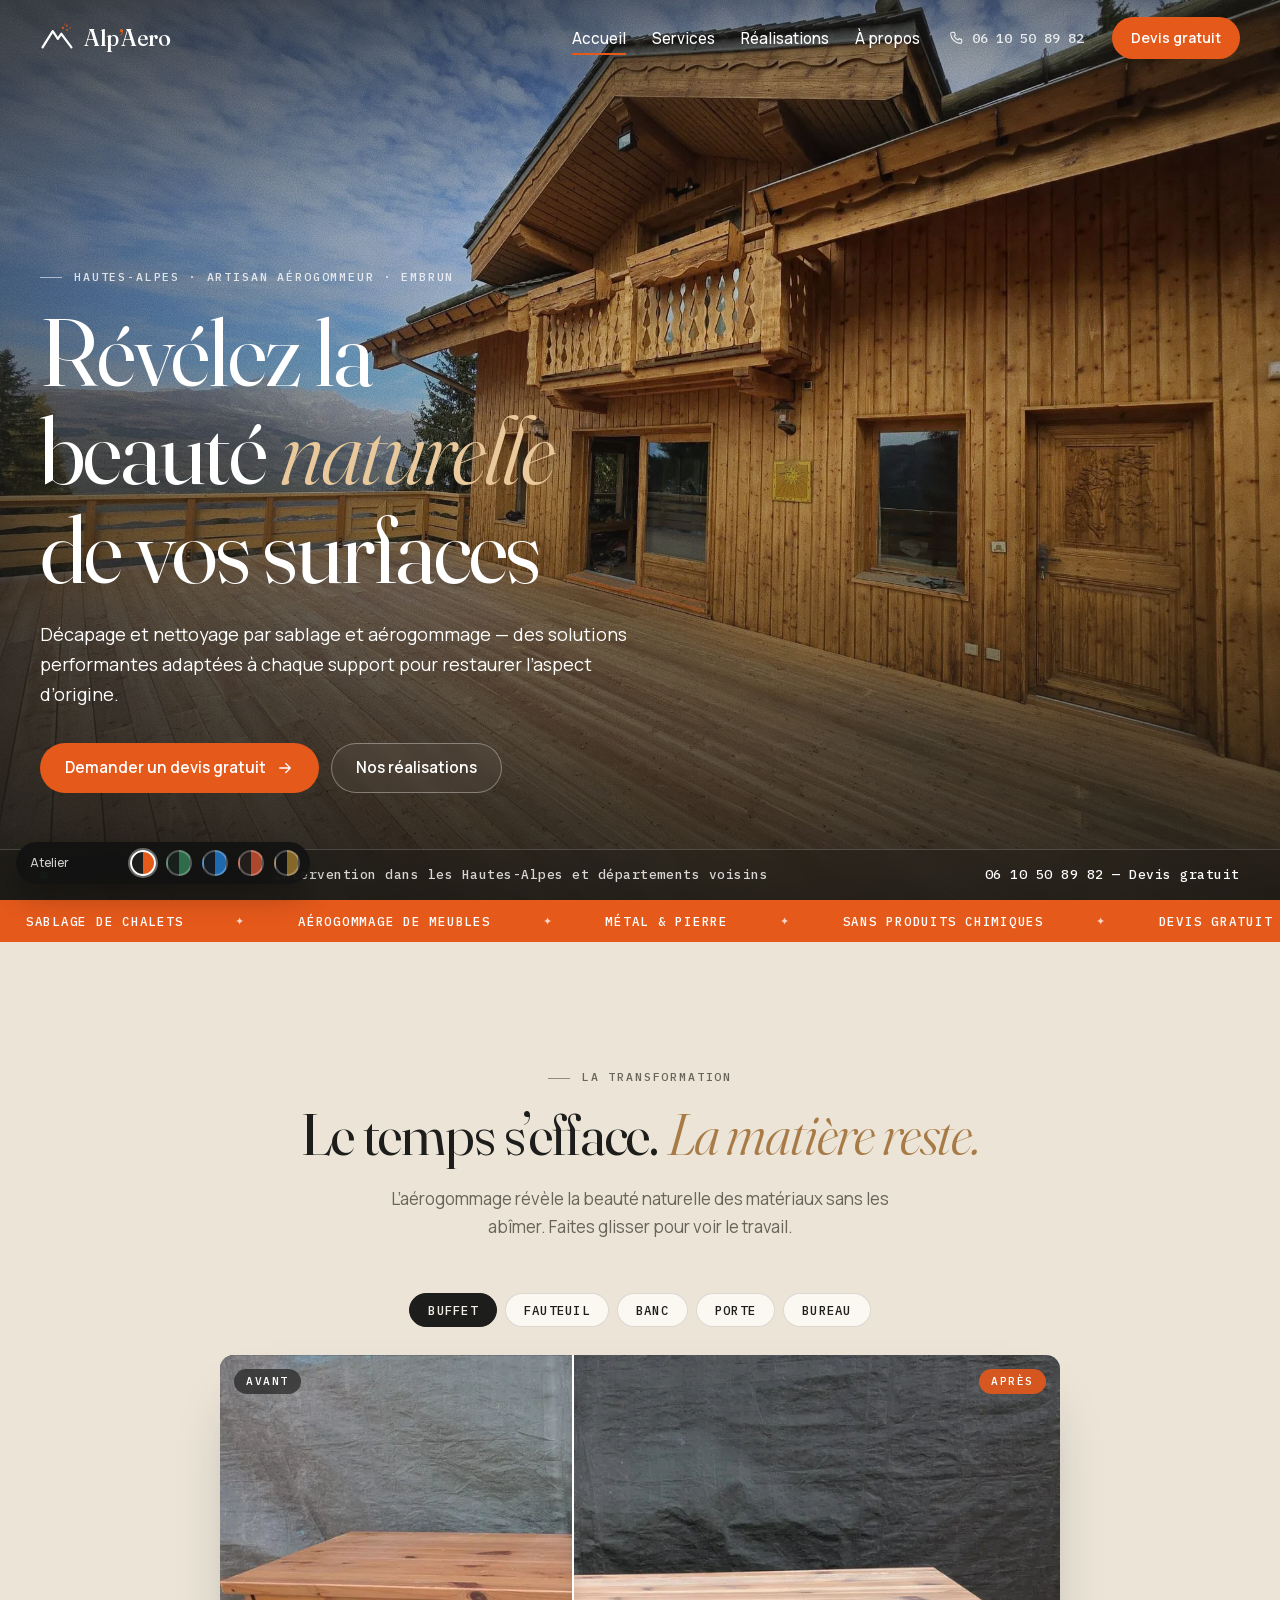
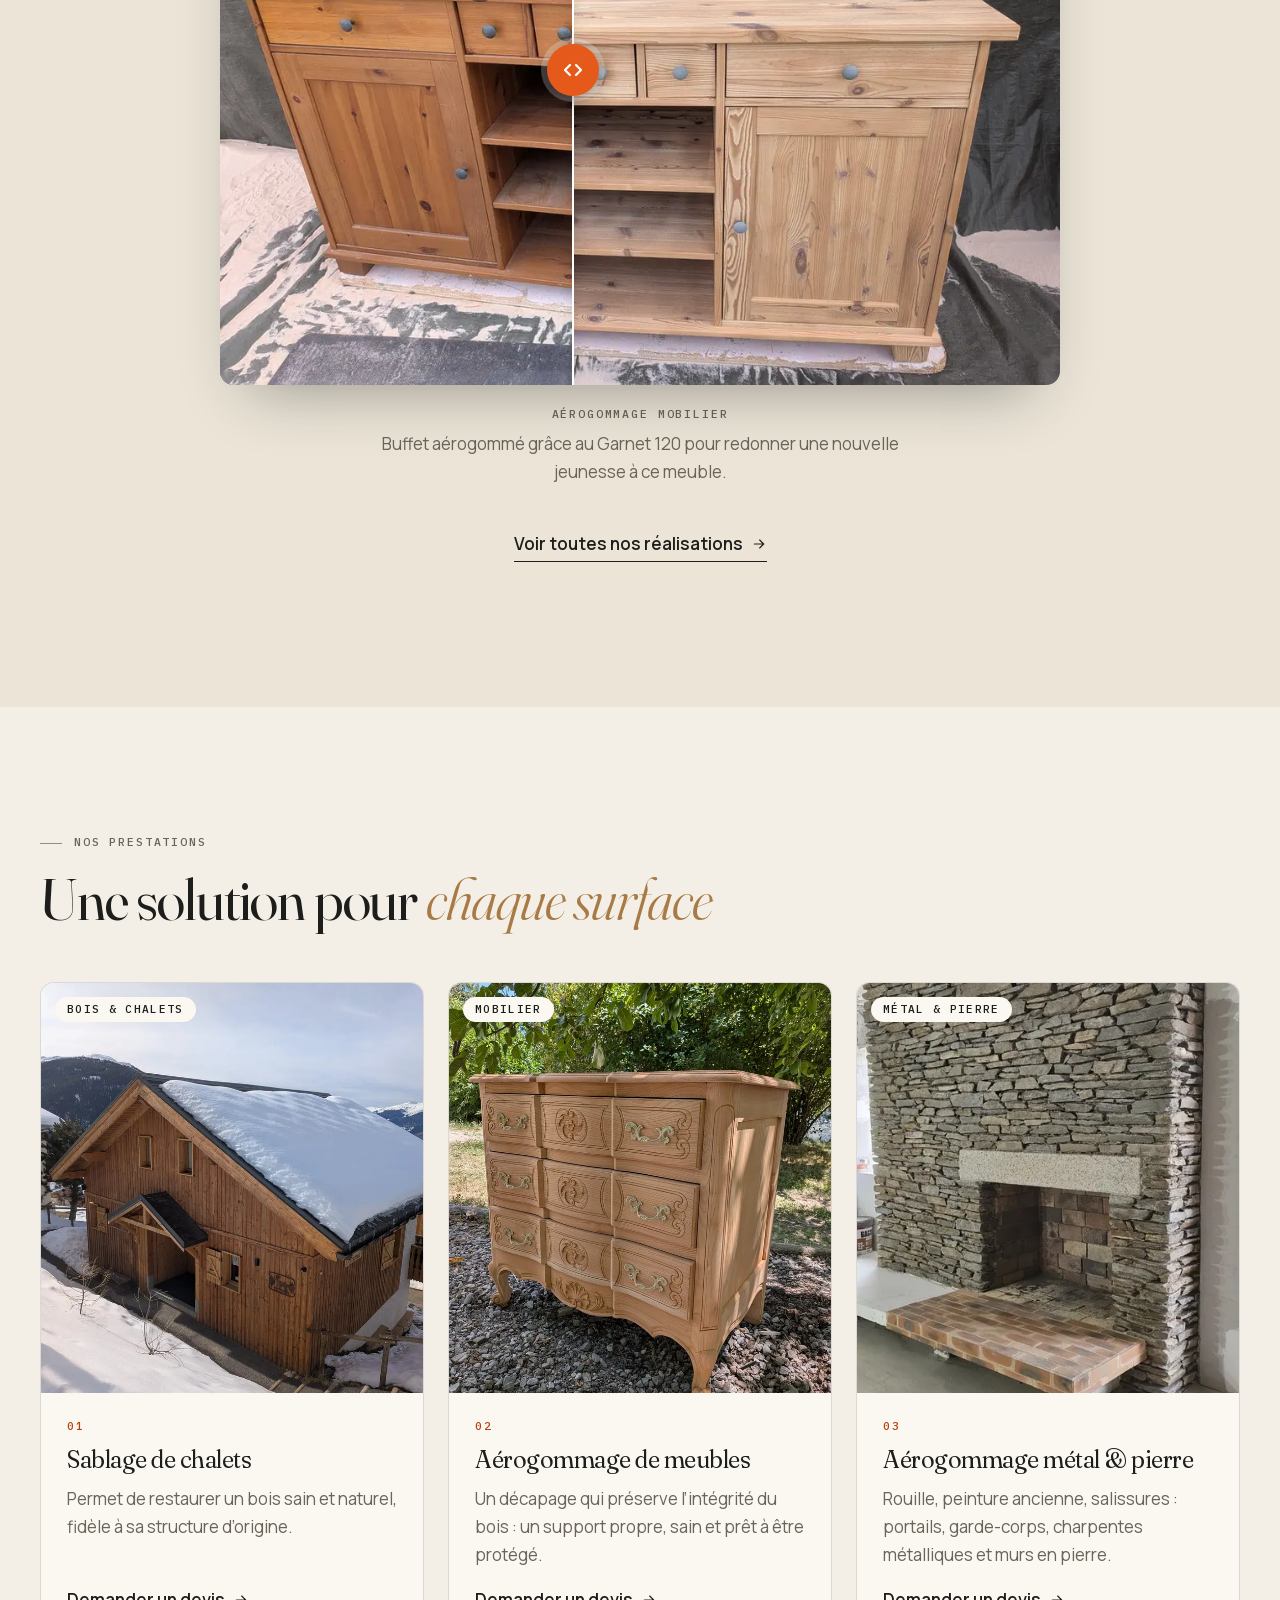
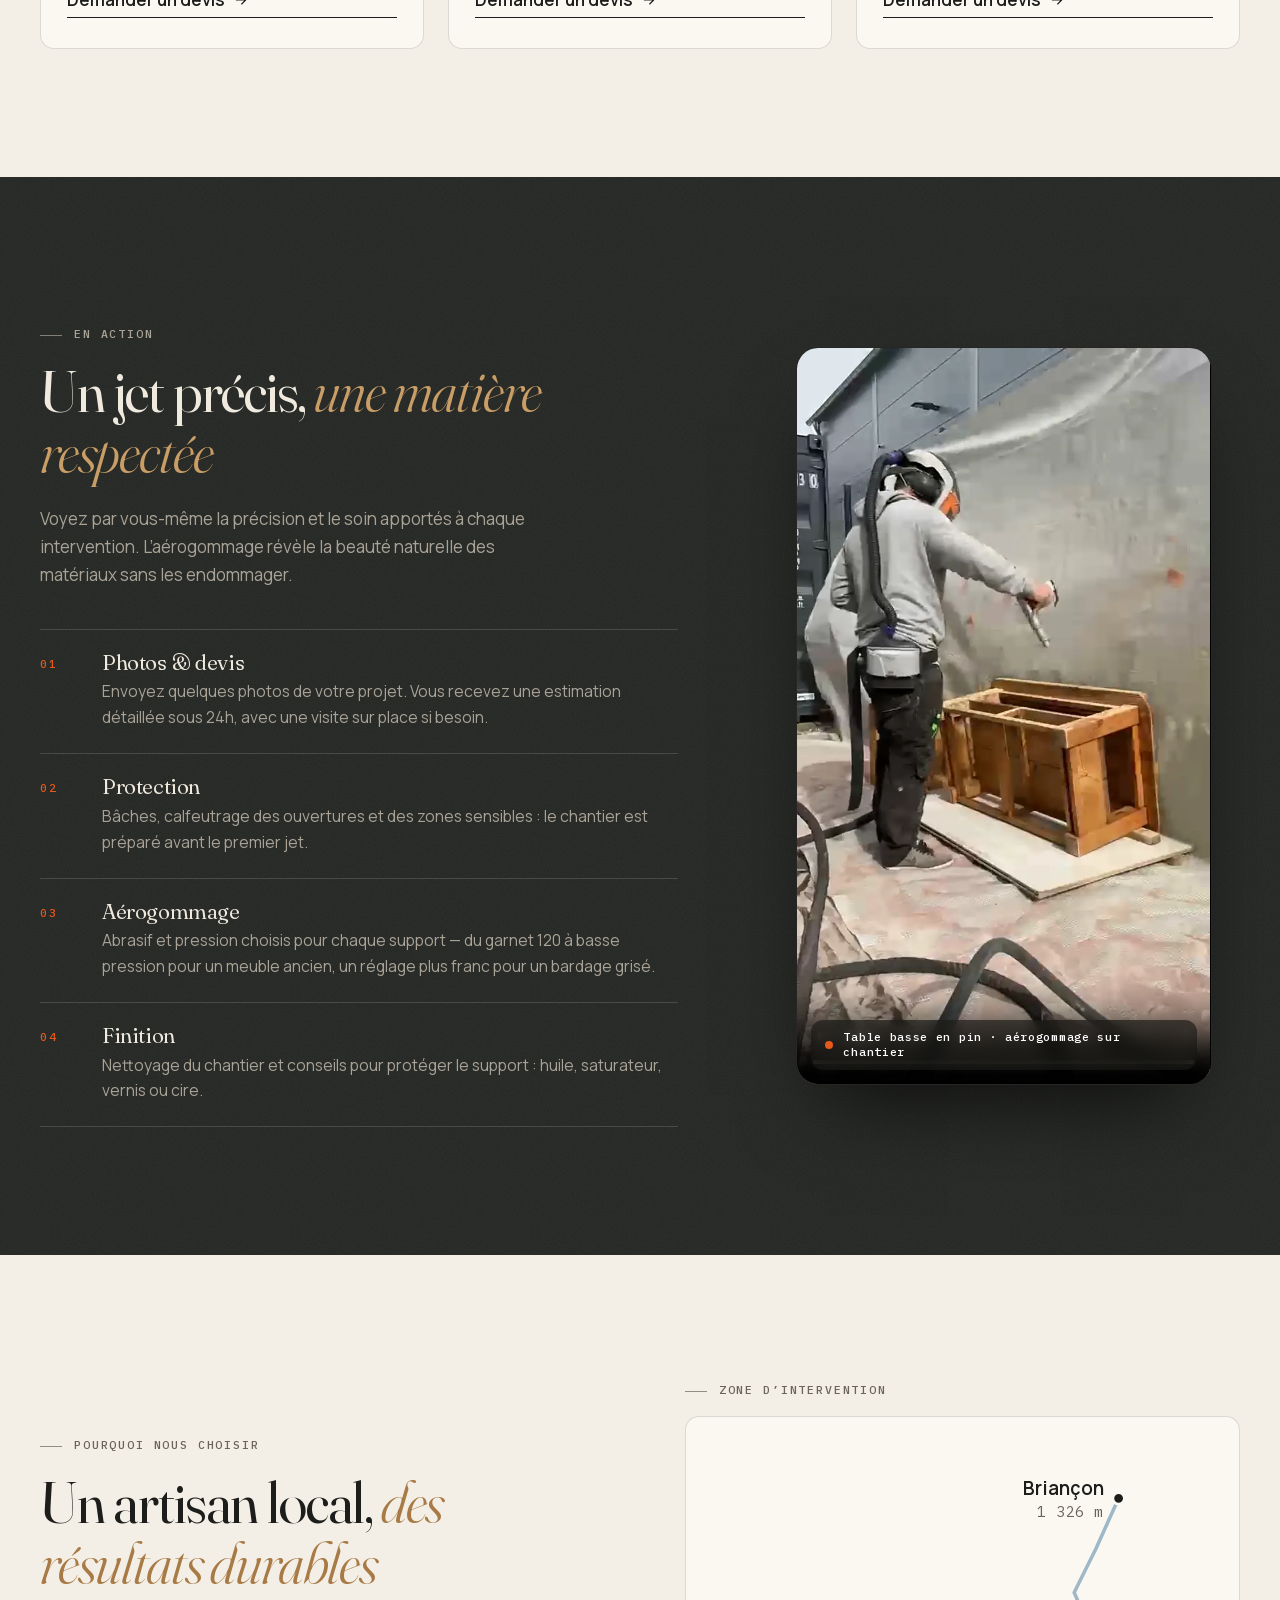
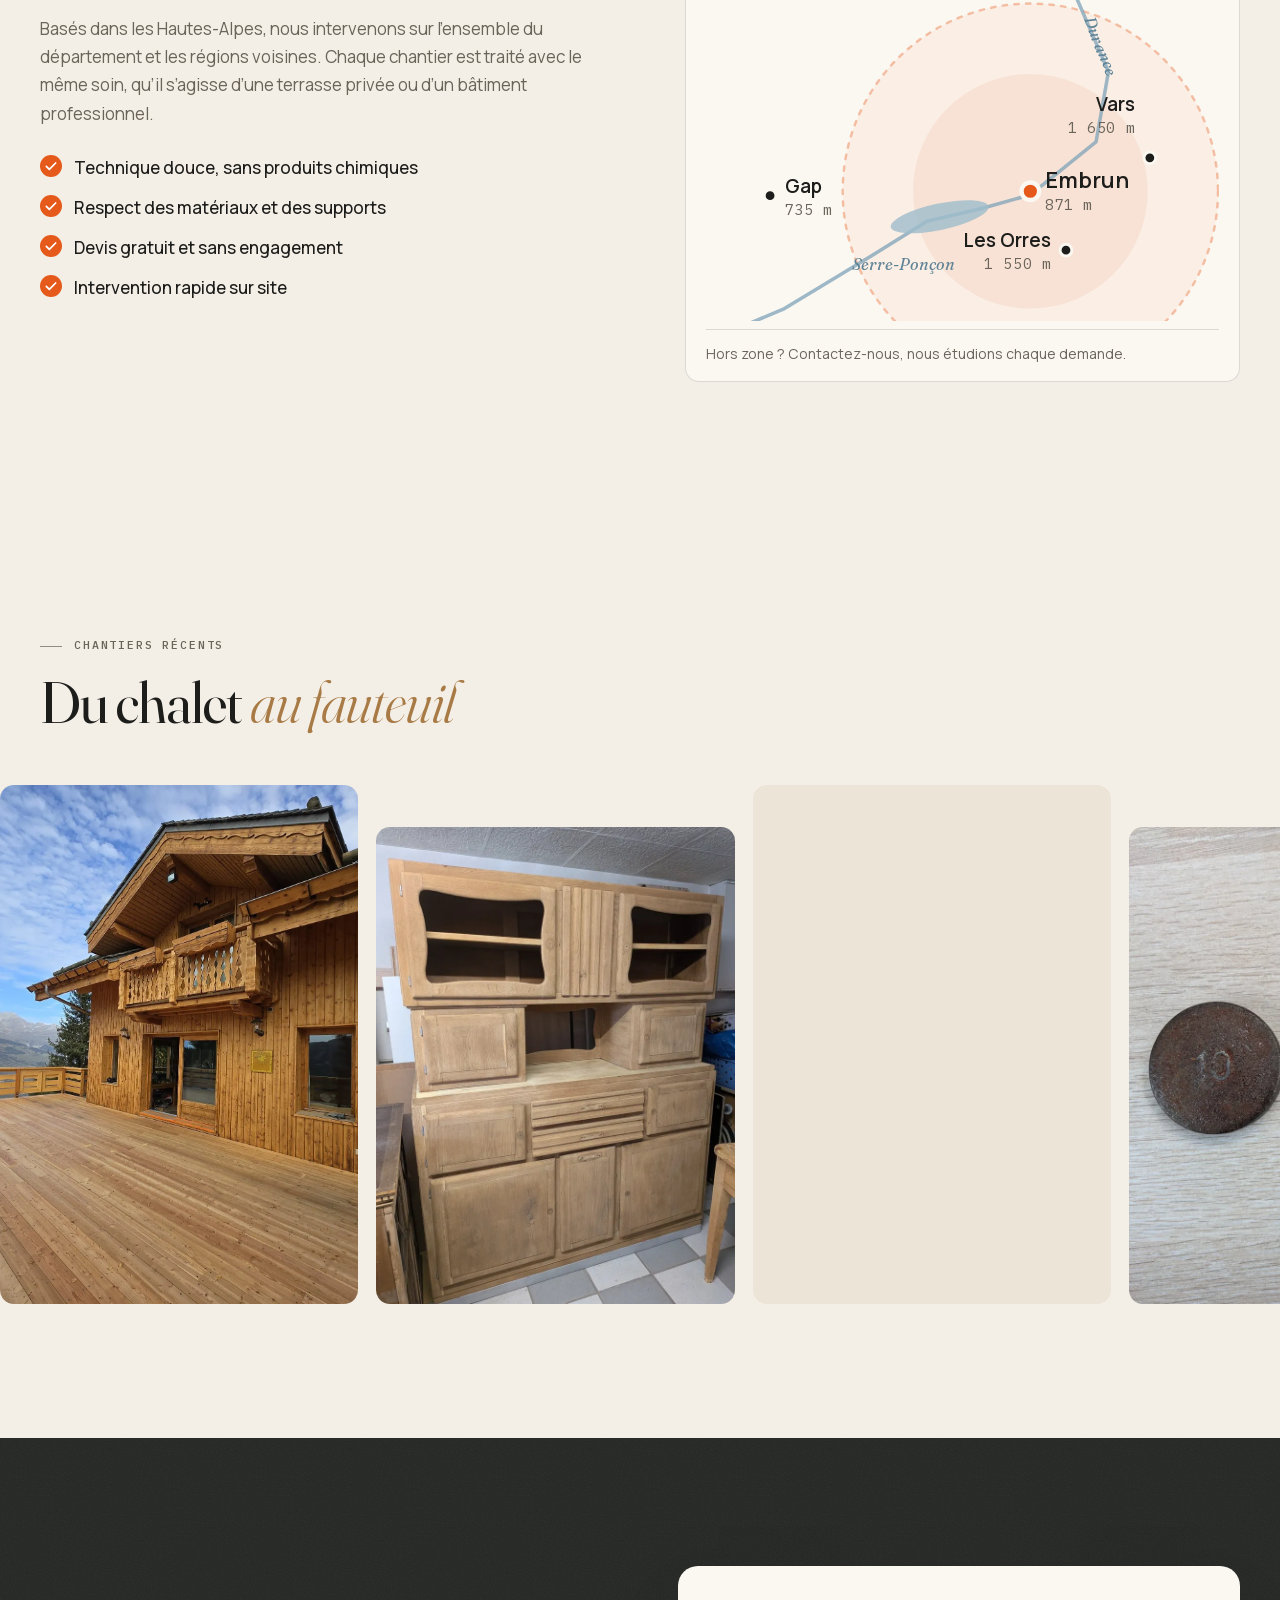
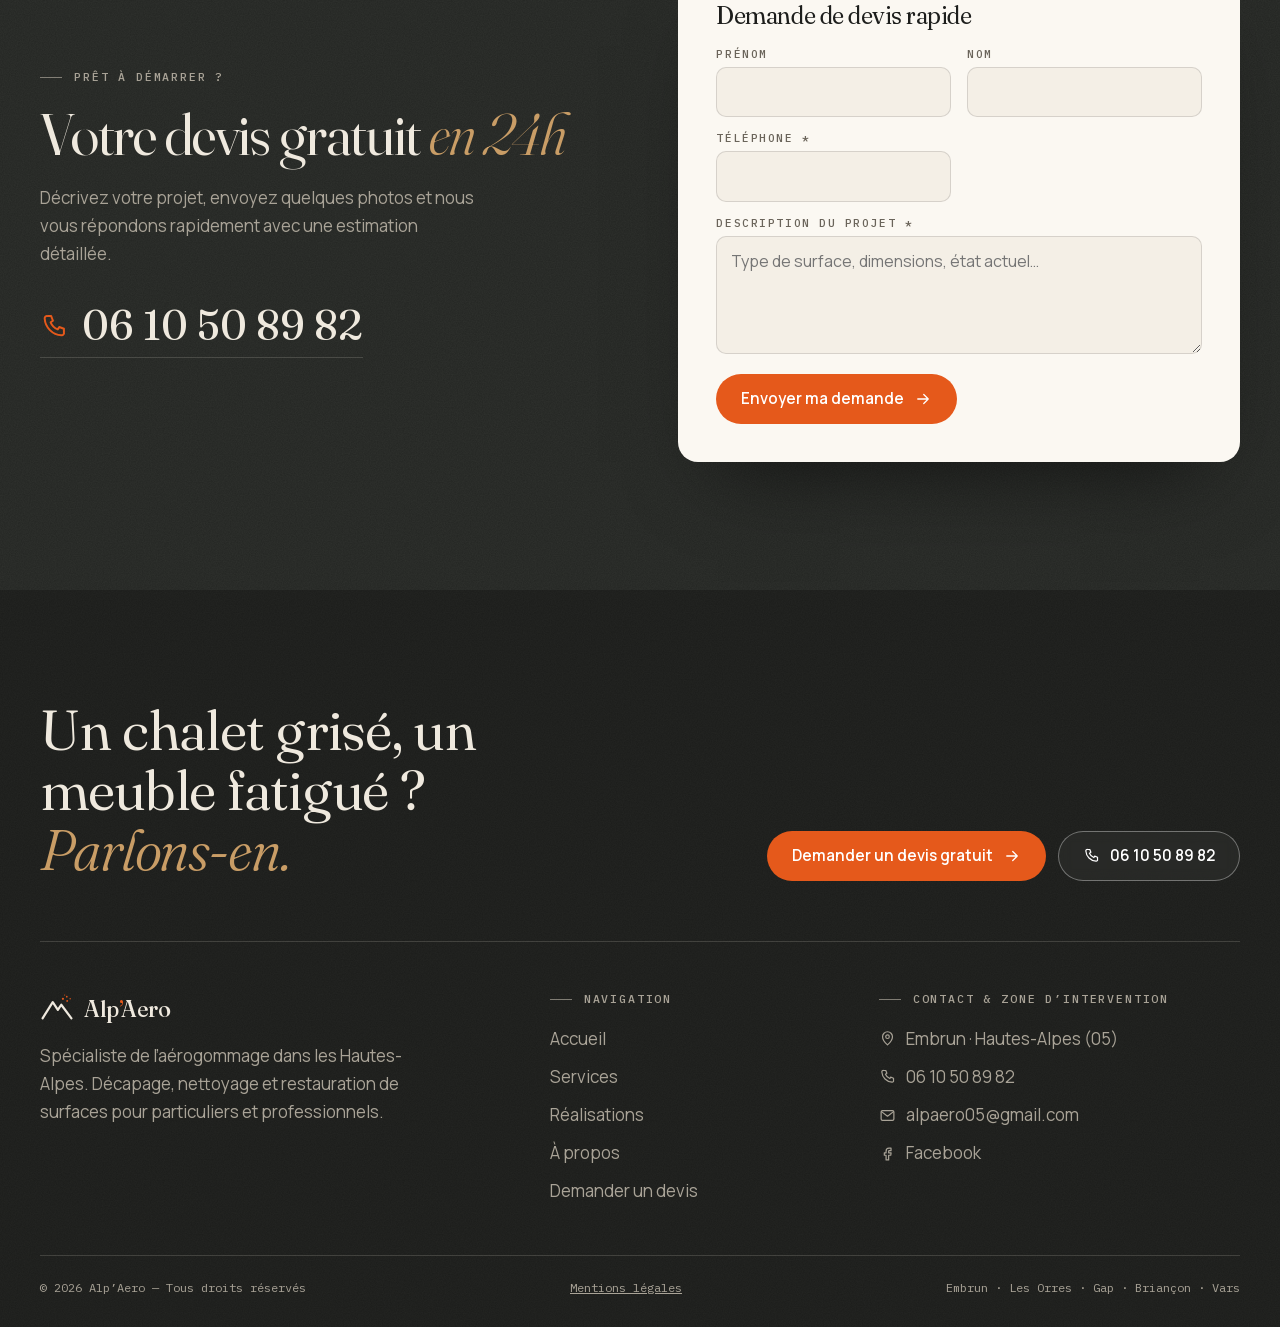
==== commit e9fa6d3f: "Add colour versions for Nico to compare Co-Authored-By: Claude Opus 5.5 <noreply@anthropic.com>" ====
--- a/index.html
+++ b/index.html
@@ -4,7 +4,7 @@
 <meta property="og:type" content="website"><meta property="og:locale" content="fr_FR"><meta property="og:site_name" content="Alp'Aero"><meta property="og:title" content="Sablage Embrun | Aérogommage Chalets &amp; Meubles Hautes-Alpes | Alp'Aero"><meta property="og:description" content="Spécialiste sablage et aérogommage à Embrun. Sablage de chalets, décapage de meubles, restauration bois, métal et pierre. Devis gratuit 24h. ☎ 06 10 50 89 82"><meta property="og:url" content="https://alpaero.fr/"><meta property="og:image" content="https://alpaero.fr/assets/img/chalet-terrasse-2000.webp">
 <link rel="icon" href="assets/img/favicon.svg" type="image/svg+xml">
 <link rel="preload" href="assets/fonts/fraunces.woff2" as="font" type="font/woff2" crossorigin><link rel="preload" href="assets/fonts/manrope.woff2" as="font" type="font/woff2" crossorigin>
-<link rel="stylesheet" href="assets/css/site.css">
+<link rel="stylesheet" href="assets/css/site.css"><link rel="stylesheet" href="assets/css/palettes.css"><script src="assets/js/palettes.js"></script>
 <script>document.documentElement.classList.add('js')</script>
 <script type="application/ld+json">{"@context":"https://schema.org","@type":"HomeAndConstructionBusiness","name":"Alp'Aero","url":"https://alpaero.fr/","telephone":"+33610508982","email":"alpaero05@gmail.com","image":"https://alpaero.fr/assets/img/chalet-terrasse-2000.webp","description":"Sablage et aérogommage à Embrun : chalets, meubles, métal et pierre. Hautes-Alpes.","address":{"@type":"PostalAddress","addressLocality":"Embrun","postalCode":"05200","addressRegion":"Hautes-Alpes","addressCountry":"FR"},"areaServed":[{"@type":"City","name":"Briançon"},{"@type":"City","name":"Vars"},{"@type":"City","name":"Embrun"},{"@type":"City","name":"Les Orres"},{"@type":"City","name":"Gap"}],"sameAs":["https://www.facebook.com/alpaero"]}</script>
 </head><body class="p-home"><a class="skip" href="#main">Aller au contenu</a>
--- a/assets/css/palettes.css
+++ b/assets/css/palettes.css
@@ -0,0 +1,27 @@
+/* preview-only palettes */
+html[data-pal="sapin"]{--ink:#17201b;--slate:#1e2a23;--slate-2:#29372e;--paper:#f2f0e8;--paper-2:#e5e2d5;--card:#faf9f3;--wood:#c9a46a;--wood-2:#977643;--orange:#2e6b4b;--orange-d:#204f36;--muted:#5f665e;--line:rgba(23,32,27,.14);--on-dark:#ebeee6;--on-dark-m:#a2ab9f;--line-d:rgba(235,238,230,.16)}
+html[data-pal="sapin"] .hd:not(.over){background:rgba(242,240,232,.86)}html[data-pal="sapin"] .hd.over.stuck{background:rgba(23,32,27,.82)}html[data-pal="sapin"] body:not(.p-home) .hd{background:rgba(30,42,35,.82)}
+html[data-pal="sapin"] .hero{background:#17201b}html[data-pal="sapin"] .hero::before{background:linear-gradient(180deg,rgba(23,32,27,.55) 0%,rgba(23,32,27,0) 26%,rgba(23,32,27,.08) 45%,rgba(23,32,27,.82) 100%),linear-gradient(90deg,rgba(23,32,27,.55),rgba(23,32,27,0) 65%)}
+html[data-pal="sapin"] .ba-tr{background:rgba(46,107,75,.9)}html[data-pal="sapin"] .m-zone{fill:rgba(46,107,75,.06);stroke:rgba(46,107,75,.35)}html[data-pal="sapin"] .m-zone2{fill:rgba(46,107,75,.08)}html[data-pal="sapin"] .form input:focus,html[data-pal="sapin"] .form select:focus,html[data-pal="sapin"] .form textarea:focus{box-shadow:0 0 0 3px rgba(46,107,75,.18)}
+html[data-pal="sapin"] .grain .num{color:#7cc39b}html[data-pal="sapin"] .grain h1 em,html[data-pal="sapin"] .grain h2 em{color:#c9a46a}
+html[data-pal="ardoise"]{--ink:#141a22;--slate:#1a2330;--slate-2:#25313f;--paper:#f0f2f1;--paper-2:#e2e6e7;--card:#fafbfb;--wood:#9fb4c7;--wood-2:#557089;--orange:#1d6ab0;--orange-d:#155087;--muted:#5b6570;--line:rgba(20,26,34,.14);--on-dark:#e8edf2;--on-dark-m:#9eabb8;--line-d:rgba(232,237,242,.16);--serif:Manrope,system-ui,sans-serif}
+html[data-pal="ardoise"] .hd:not(.over){background:rgba(240,242,241,.86)}html[data-pal="ardoise"] .hd.over.stuck{background:rgba(20,26,34,.82)}html[data-pal="ardoise"] body:not(.p-home) .hd{background:rgba(26,35,48,.82)}
+html[data-pal="ardoise"] .hero{background:#141a22}html[data-pal="ardoise"] .hero::before{background:linear-gradient(180deg,rgba(20,26,34,.55) 0%,rgba(20,26,34,0) 26%,rgba(20,26,34,.08) 45%,rgba(20,26,34,.82) 100%),linear-gradient(90deg,rgba(20,26,34,.55),rgba(20,26,34,0) 65%)}
+html[data-pal="ardoise"] .ba-tr{background:rgba(29,106,176,.9)}html[data-pal="ardoise"] .m-zone{fill:rgba(29,106,176,.06);stroke:rgba(29,106,176,.35)}html[data-pal="ardoise"] .m-zone2{fill:rgba(29,106,176,.08)}html[data-pal="ardoise"] .form input:focus,html[data-pal="ardoise"] .form select:focus,html[data-pal="ardoise"] .form textarea:focus{box-shadow:0 0 0 3px rgba(29,106,176,.18)}
+html[data-pal="ardoise"] .grain .num{color:#72b2ee}html[data-pal="ardoise"] .grain h1 em,html[data-pal="ardoise"] .grain h2 em{color:#9fb4c7}
+html[data-pal="ardoise"] h1,html[data-pal="ardoise"] h2,html[data-pal="ardoise"] h3{letter-spacing:-.025em}html[data-pal="ardoise"] h1 em,html[data-pal="ardoise"] h2 em,html[data-pal="ardoise"] .ft-big em{font-style:normal;font-weight:500}
+html[data-pal="terre"]{--ink:#231c19;--slate:#2c2421;--slate-2:#3a302b;--paper:#f5efe7;--paper-2:#eae1d4;--card:#fcf8f3;--wood:#caa27a;--wood-2:#9a714c;--orange:#ad472c;--orange-d:#87351f;--muted:#6d6158;--line:rgba(35,28,25,.14);--on-dark:#f1e9e0;--on-dark-m:#b0a397;--line-d:rgba(241,233,224,.16)}
+html[data-pal="terre"] .hd:not(.over){background:rgba(245,239,231,.86)}html[data-pal="terre"] .hd.over.stuck{background:rgba(35,28,25,.82)}html[data-pal="terre"] body:not(.p-home) .hd{background:rgba(44,36,33,.82)}
+html[data-pal="terre"] .hero{background:#231c19}html[data-pal="terre"] .hero::before{background:linear-gradient(180deg,rgba(35,28,25,.55) 0%,rgba(35,28,25,0) 26%,rgba(35,28,25,.08) 45%,rgba(35,28,25,.82) 100%),linear-gradient(90deg,rgba(35,28,25,.55),rgba(35,28,25,0) 65%)}
+html[data-pal="terre"] .ba-tr{background:rgba(173,71,44,.9)}html[data-pal="terre"] .m-zone{fill:rgba(173,71,44,.06);stroke:rgba(173,71,44,.35)}html[data-pal="terre"] .m-zone2{fill:rgba(173,71,44,.08)}html[data-pal="terre"] .form input:focus,html[data-pal="terre"] .form select:focus,html[data-pal="terre"] .form textarea:focus{box-shadow:0 0 0 3px rgba(173,71,44,.18)}
+html[data-pal="terre"] .grain .num{color:#e3855f}html[data-pal="terre"] .grain h1 em,html[data-pal="terre"] .grain h2 em{color:#caa27a}
+html[data-pal="laiton"]{--ink:#121212;--slate:#171717;--slate-2:#232323;--paper:#f3f1ec;--paper-2:#e6e3da;--card:#fbfaf7;--wood:#cfb176;--wood-2:#8f7238;--orange:#86672a;--orange-d:#664d1d;--muted:#625f58;--line:rgba(18,18,18,.14);--on-dark:#efede8;--on-dark-m:#a6a39b;--line-d:rgba(239,237,232,.16)}
+html[data-pal="laiton"] .hd:not(.over){background:rgba(243,241,236,.86)}html[data-pal="laiton"] .hd.over.stuck{background:rgba(18,18,18,.82)}html[data-pal="laiton"] body:not(.p-home) .hd{background:rgba(23,23,23,.82)}
+html[data-pal="laiton"] .hero{background:#121212}html[data-pal="laiton"] .hero::before{background:linear-gradient(180deg,rgba(18,18,18,.55) 0%,rgba(18,18,18,0) 26%,rgba(18,18,18,.08) 45%,rgba(18,18,18,.82) 100%),linear-gradient(90deg,rgba(18,18,18,.55),rgba(18,18,18,0) 65%)}
+html[data-pal="laiton"] .ba-tr{background:rgba(134,103,42,.9)}html[data-pal="laiton"] .m-zone{fill:rgba(134,103,42,.06);stroke:rgba(134,103,42,.35)}html[data-pal="laiton"] .m-zone2{fill:rgba(134,103,42,.08)}html[data-pal="laiton"] .form input:focus,html[data-pal="laiton"] .form select:focus,html[data-pal="laiton"] .form textarea:focus{box-shadow:0 0 0 3px rgba(134,103,42,.18)}
+html[data-pal="laiton"] .grain .num{color:#d4b373}html[data-pal="laiton"] .grain h1 em,html[data-pal="laiton"] .grain h2 em{color:#cfb176}
+.palx{position:fixed;left:16px;bottom:16px;z-index:200;display:flex;align-items:center;gap:10px;padding:8px 10px 8px 14px;border-radius:999px;background:rgba(18,18,18,.88);color:#fff;font:500 12px/1 Manrope,system-ui,sans-serif;box-shadow:0 10px 30px rgba(0,0,0,.3);backdrop-filter:blur(10px);-webkit-backdrop-filter:blur(10px)}
+.palx span{white-space:nowrap;opacity:.8;min-width:7.5em}
+.palx button{width:26px;height:26px;border-radius:50%;border:2px solid rgba(255,255,255,.25);padding:0;cursor:pointer;background:conic-gradient(var(--a) 0 50%,var(--b) 0)}
+.palx button[aria-pressed="true"]{border-color:#fff;box-shadow:0 0 0 2px rgba(255,255,255,.35)}
+@media (max-width:760px){.palx{left:12px;bottom:84px;padding:7px 8px 7px 12px}.palx span{display:none}}
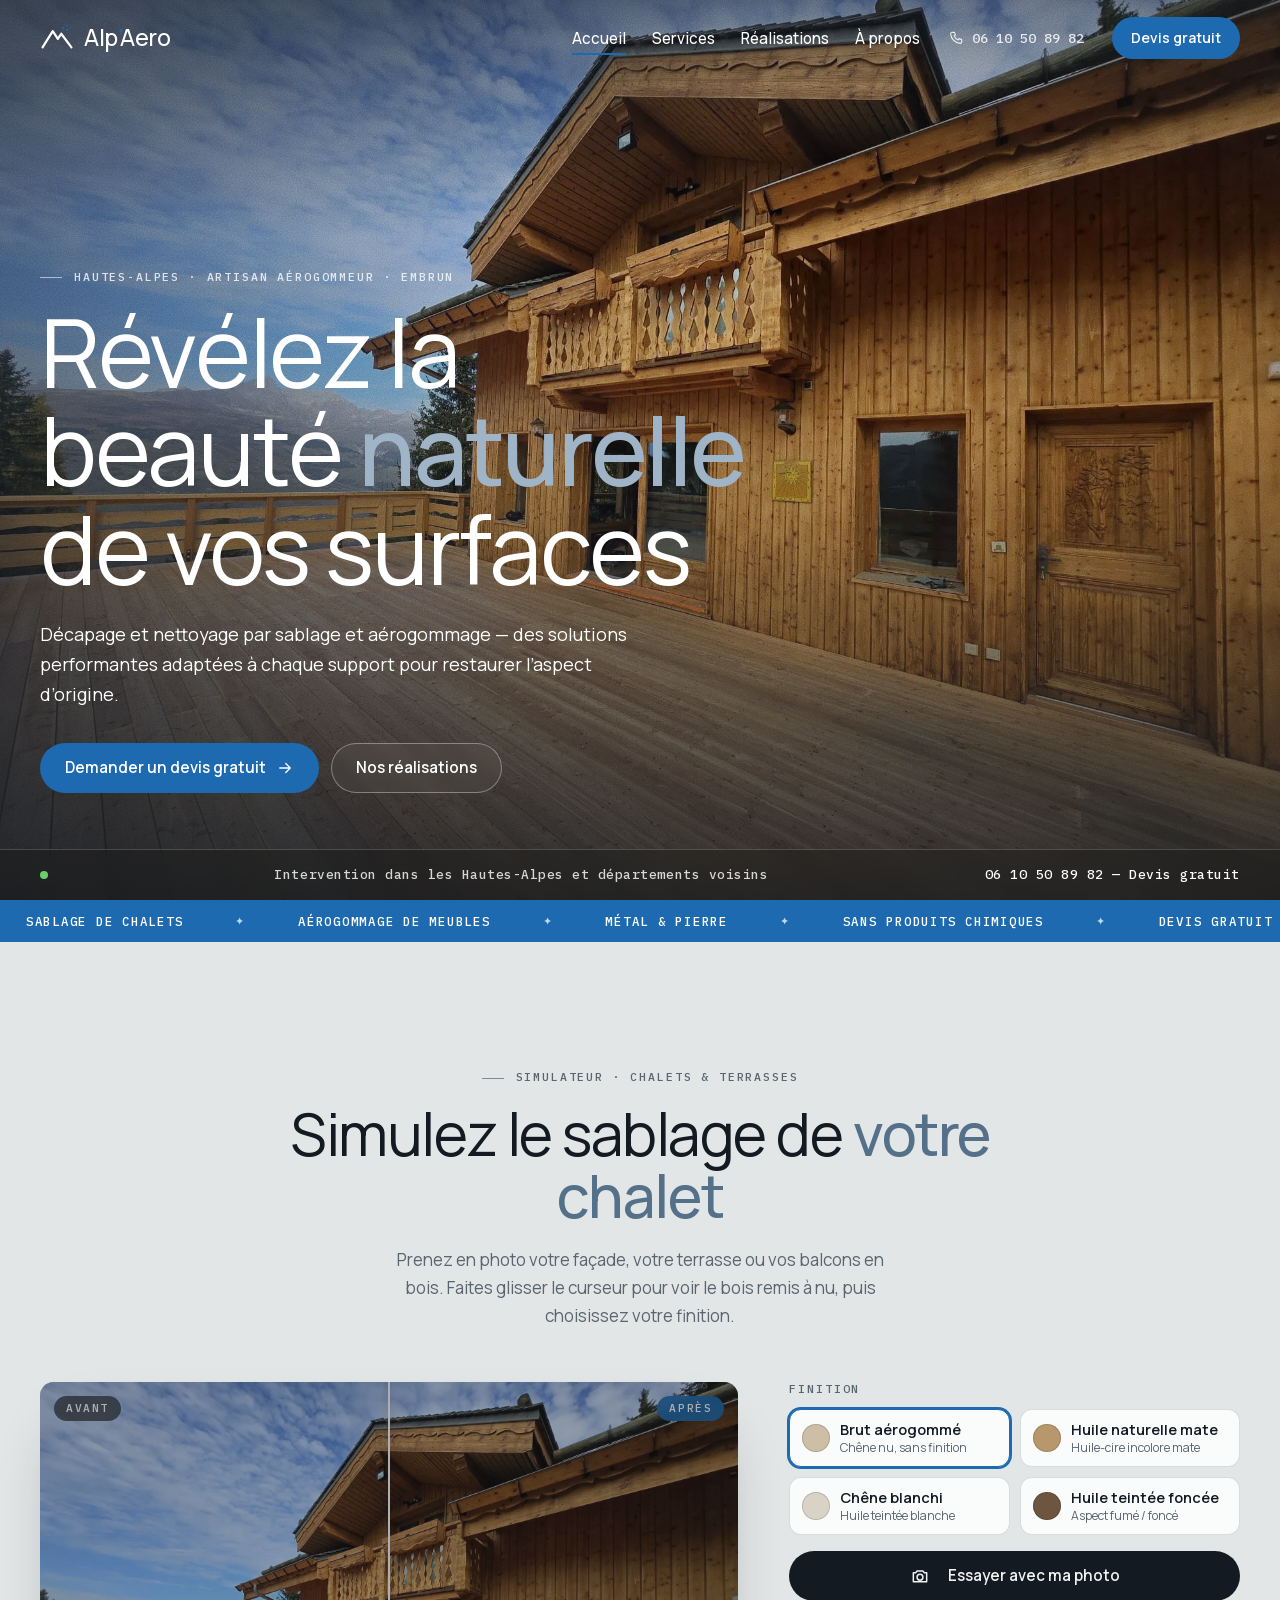
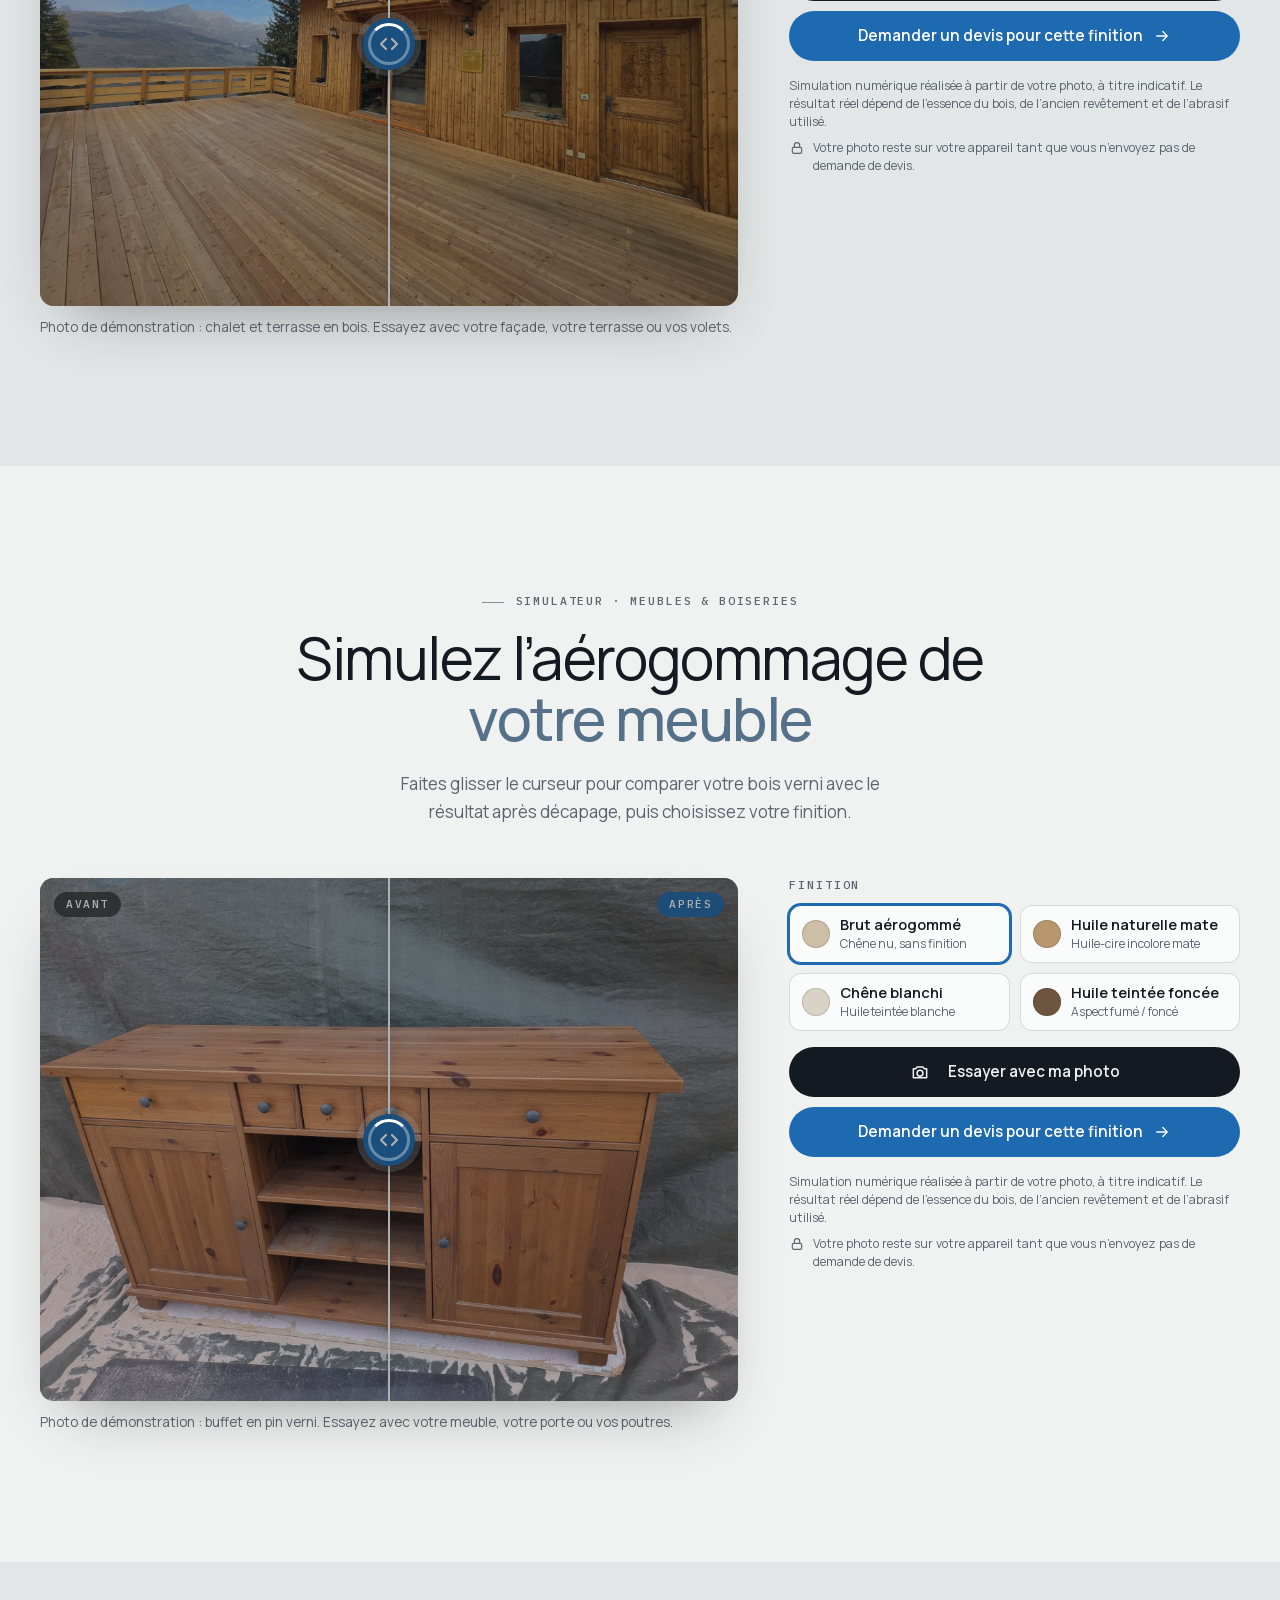
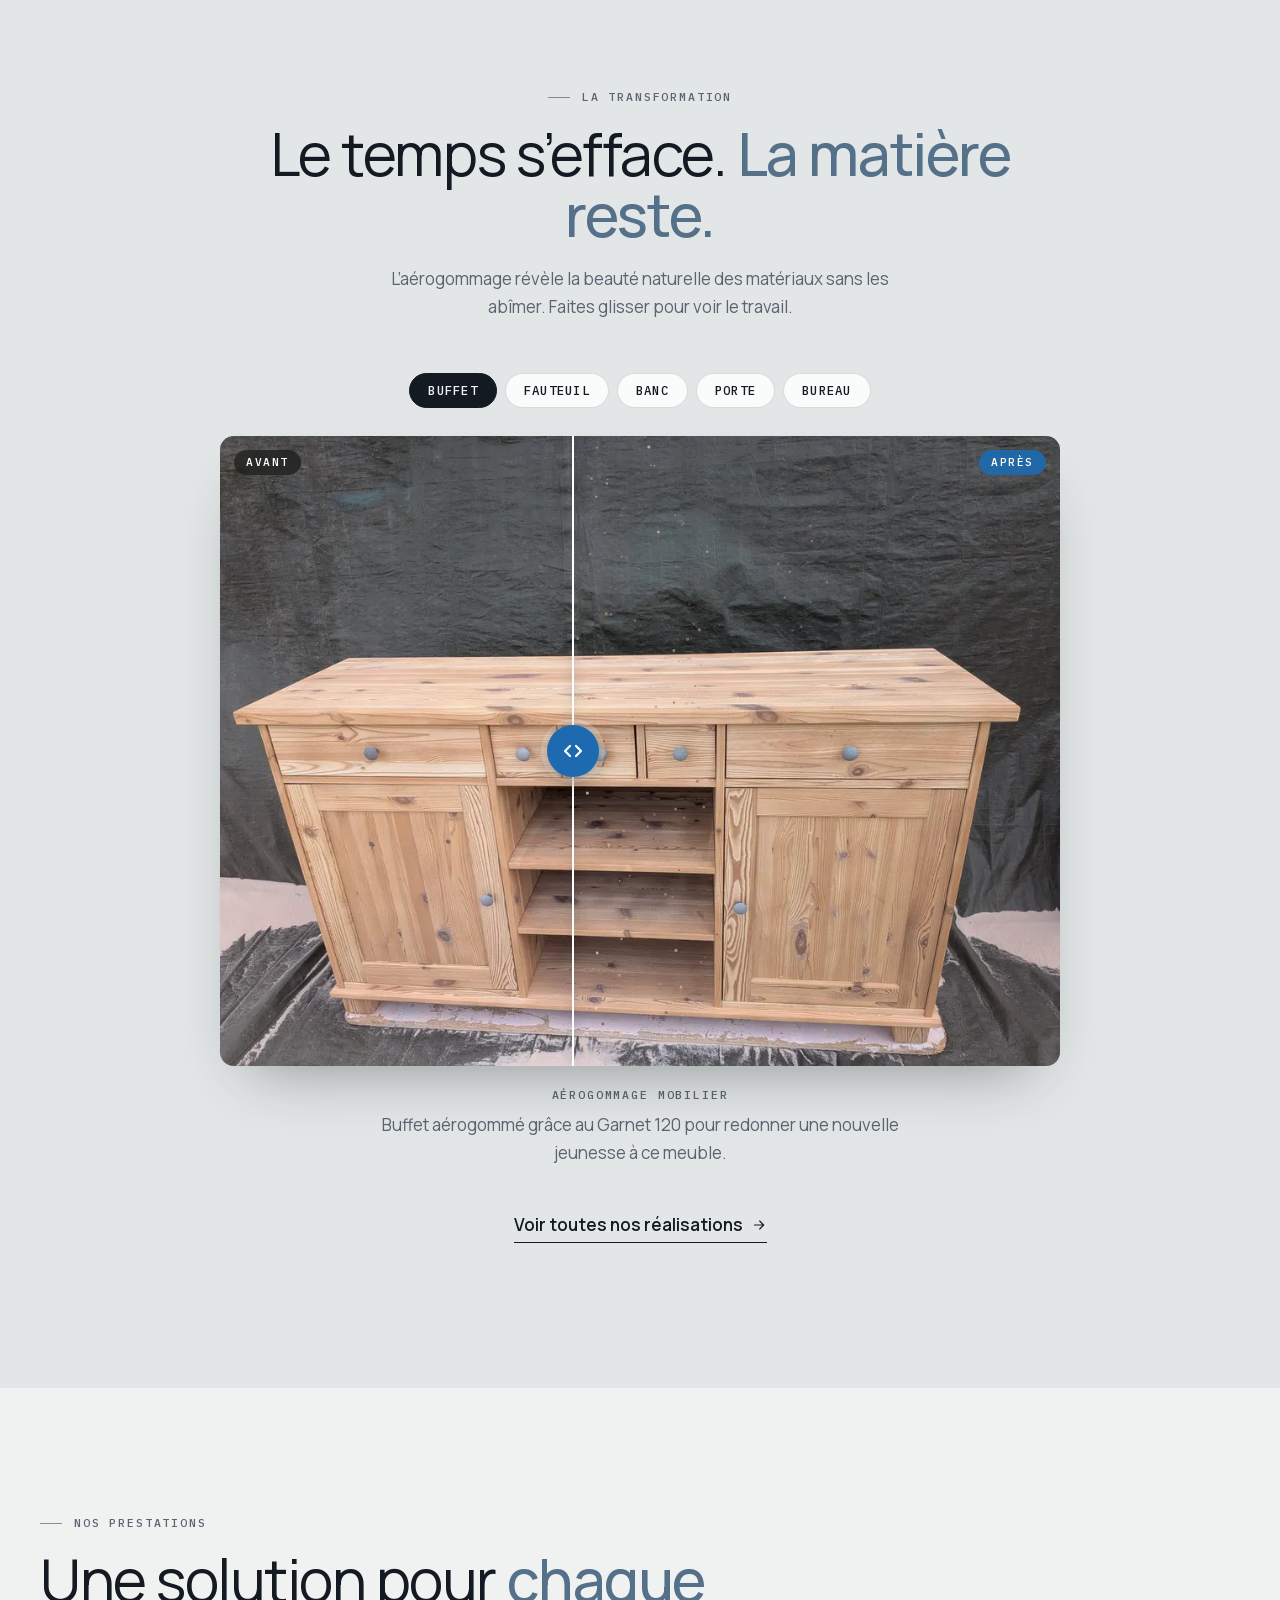
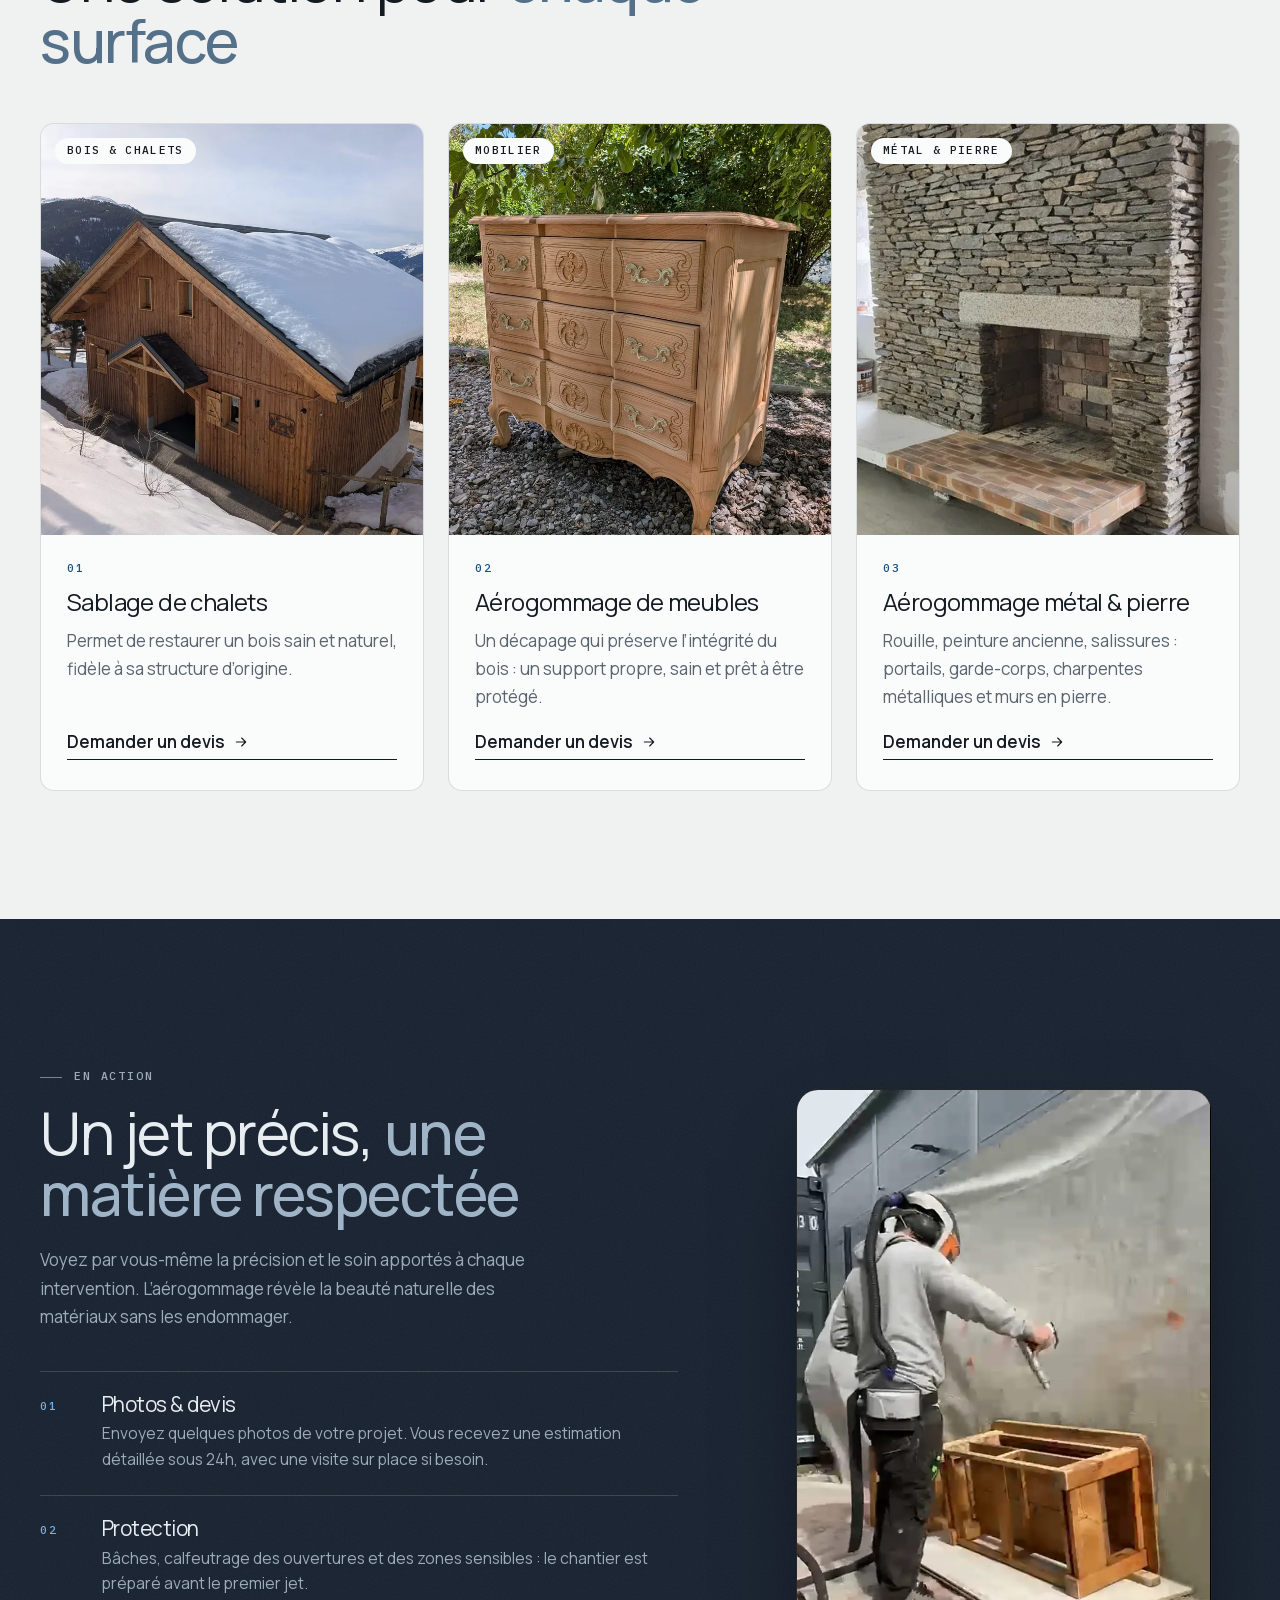
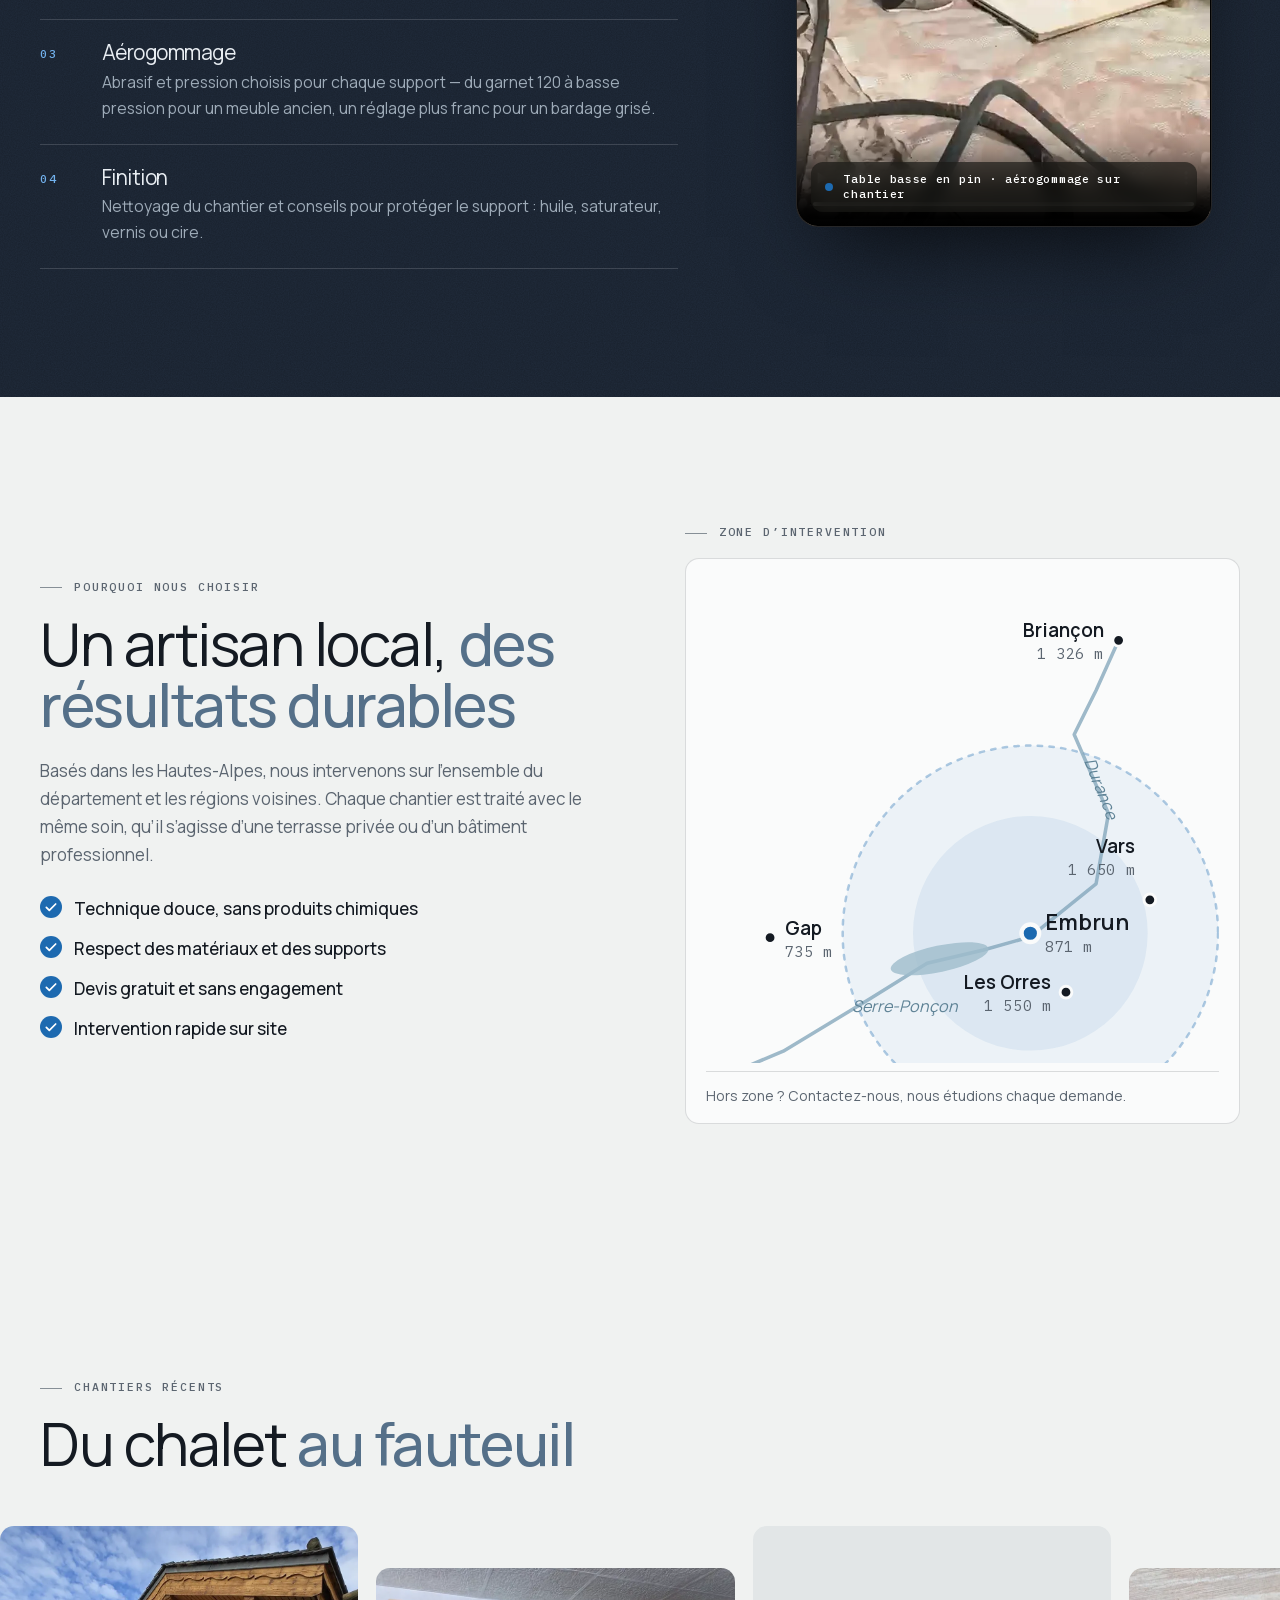
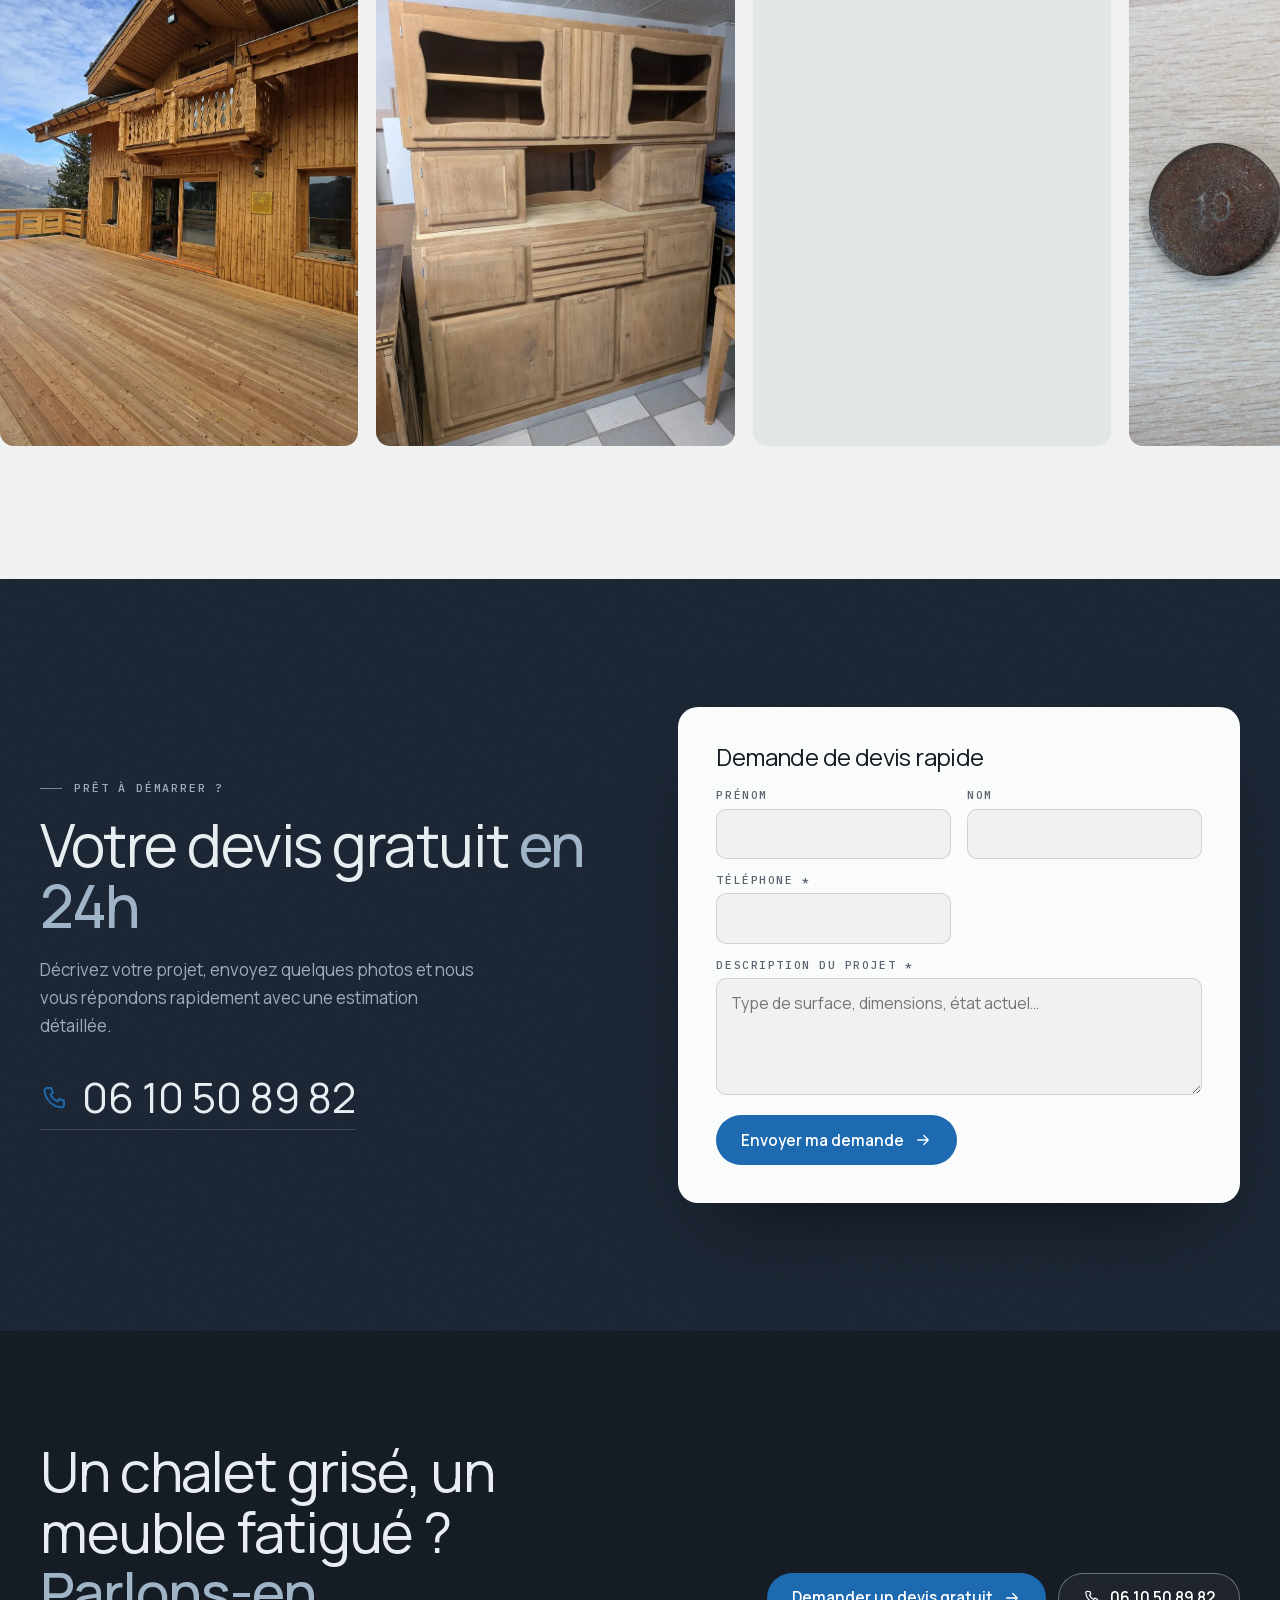
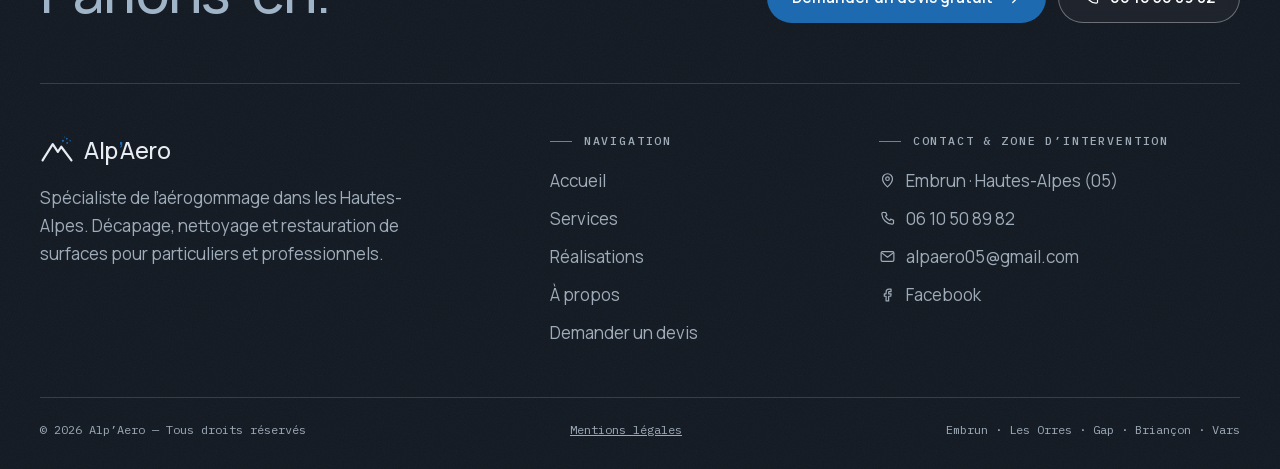
==== commit cf4efd9a: "Ardoise palette, chalet and furniture simulators Co-Authored-By: Claude Opus 5.5 <noreply@anthropic." ====
--- a/index.html
+++ b/index.html
@@ -1,10 +1,10 @@
 <!doctype html><html lang="fr"><head><meta charset="utf-8"><meta name="viewport" content="width=device-width, initial-scale=1">
 <title>Sablage Embrun | Aérogommage Chalets &amp; Meubles Hautes-Alpes | Alp'Aero</title><meta name="description" content="Spécialiste sablage et aérogommage à Embrun. Sablage de chalets, décapage de meubles, restauration bois, métal et pierre. Devis gratuit 24h. ☎ 06 10 50 89 82"><link rel="canonical" href="https://alpaero.fr/">
-<meta name="color-scheme" content="light"><meta name="robots" content="noindex"><meta name="theme-color" content="#1d1e1c">
+<meta name="color-scheme" content="light"><meta name="robots" content="noindex"><meta name="theme-color" content="#141a22">
 <meta property="og:type" content="website"><meta property="og:locale" content="fr_FR"><meta property="og:site_name" content="Alp'Aero"><meta property="og:title" content="Sablage Embrun | Aérogommage Chalets &amp; Meubles Hautes-Alpes | Alp'Aero"><meta property="og:description" content="Spécialiste sablage et aérogommage à Embrun. Sablage de chalets, décapage de meubles, restauration bois, métal et pierre. Devis gratuit 24h. ☎ 06 10 50 89 82"><meta property="og:url" content="https://alpaero.fr/"><meta property="og:image" content="https://alpaero.fr/assets/img/chalet-terrasse-2000.webp">
 <link rel="icon" href="assets/img/favicon.svg" type="image/svg+xml">
 <link rel="preload" href="assets/fonts/fraunces.woff2" as="font" type="font/woff2" crossorigin><link rel="preload" href="assets/fonts/manrope.woff2" as="font" type="font/woff2" crossorigin>
-<link rel="stylesheet" href="assets/css/site.css"><link rel="stylesheet" href="assets/css/palettes.css"><script src="assets/js/palettes.js"></script>
+<link rel="stylesheet" href="assets/css/site.css">
 <script>document.documentElement.classList.add('js')</script>
 <script type="application/ld+json">{"@context":"https://schema.org","@type":"HomeAndConstructionBusiness","name":"Alp'Aero","url":"https://alpaero.fr/","telephone":"+33610508982","email":"alpaero05@gmail.com","image":"https://alpaero.fr/assets/img/chalet-terrasse-2000.webp","description":"Sablage et aérogommage à Embrun : chalets, meubles, métal et pierre. Hautes-Alpes.","address":{"@type":"PostalAddress","addressLocality":"Embrun","postalCode":"05200","addressRegion":"Hautes-Alpes","addressCountry":"FR"},"areaServed":[{"@type":"City","name":"Briançon"},{"@type":"City","name":"Vars"},{"@type":"City","name":"Embrun"},{"@type":"City","name":"Les Orres"},{"@type":"City","name":"Gap"}],"sameAs":["https://www.facebook.com/alpaero"]}</script>
 </head><body class="p-home"><a class="skip" href="#main">Aller au contenu</a>
@@ -22,6 +22,42 @@
 <div class="act reveal"><a class="btn btn-o" href="devis/">Demander un devis gratuit <svg viewBox="0 0 24 24" aria-hidden="true"><path d="M5 12h14M13 6l6 6-6 6"/></svg></a><a class="btn btn-ghost" href="realisations/">Nos réalisations</a></div></div>
 <a class="hero-tel" href="tel:+33610508982"><span class="dot"></span>Intervention dans les Hautes-Alpes et départements voisins <b>06 10 50 89 82 — Devis gratuit</b></a>
 </section><div class="ticker" aria-hidden="true"><div><span>Sablage de chalets</span><span>Aérogommage de meubles</span><span>Métal & pierre</span><span>Sans produits chimiques</span><span>Devis gratuit sous 24h</span><span>Hautes-Alpes</span><span>Sablage de chalets</span><span>Aérogommage de meubles</span><span>Métal & pierre</span><span>Sans produits chimiques</span><span>Devis gratuit sous 24h</span><span>Hautes-Alpes</span></div></div>
+<section class="sec simu" id="simulateur-chalet"><div class="wrap">
+<div class="sec-hd"><p class="k">Simulateur · Chalets & terrasses</p><h2>Simulez le sablage de <em>votre chalet</em></h2><p>Prenez en photo votre façade, votre terrasse ou vos balcons en bois. Faites glisser le curseur pour voir le bois remis à nu, puis choisissez votre finition.</p></div>
+<div class="simu-box" data-simu data-src="assets/js/simu.js" data-worker="assets/js/simu-worker.js" data-demo="assets/img/chalet-terrasse-2000.webp" data-prestation="Sablage de chalets">
+<figure class="ba simu-ba"><div class="ba-stage" style="--ar:1000/750">
+<img class="simu-after" src="assets/img/chalet-terrasse-2000.webp" alt="Simulation : chalet et terrasse après sablage" width="1000" height="750" loading="lazy" decoding="async">
+<div class="ba-b"><img class="simu-before" src="assets/img/chalet-terrasse-2000.webp" alt="Chalet et terrasse en bois, avant sablage" width="1000" height="750" loading="lazy" decoding="async"></div>
+<div class="ba-line" role="slider" tabindex="0" aria-label="Comparer avant et après la simulation" aria-valuemin="0" aria-valuemax="100" aria-valuenow="50"><span class="ba-knob"><svg viewBox="0 0 24 24" aria-hidden="true"><path d="M9 7l-5 5 5 5M15 7l5 5-5 5"/></svg></span></div>
+<span class="ba-tag ba-tl">Avant</span><span class="ba-tag ba-tr">Après</span><span class="simu-spin" aria-hidden="true"></span></div>
+<figcaption class="simu-cap">Photo de démonstration : chalet et terrasse en bois. Essayez avec votre façade, votre terrasse ou vos volets.</figcaption></figure>
+<div class="simu-side">
+<p class="simu-k">Finition</p>
+<div class="simu-fin" role="group" aria-label="Choisir une finition"></div>
+<label class="btn btn-dark simu-up"><input type="file" accept="image/*" class="vh"><svg viewBox="0 0 24 24" aria-hidden="true"><path d="M4 8h3l1.5-2h7L17 8h3v11H4z"/><circle cx="12" cy="13.5" r="3.5"/></svg>Essayer avec ma photo</label>
+<p class="simu-status" role="status" hidden></p>
+<a class="btn btn-o simu-cta" href="devis/"><span>Demander un devis pour cette finition</span> <svg viewBox="0 0 24 24" aria-hidden="true"><path d="M5 12h14M13 6l6 6-6 6"/></svg></a>
+<p class="simu-legal">Simulation numérique réalisée à partir de votre photo, à titre indicatif. Le résultat réel dépend de l’essence du bois, de l’ancien revêtement et de l’abrasif utilisé.</p>
+<p class="simu-priv"><svg viewBox="0 0 24 24" aria-hidden="true"><rect x="5" y="11" width="14" height="9" rx="2"/><path d="M8 11V8a4 4 0 0 1 8 0v3"/></svg>Votre photo reste sur votre appareil tant que vous n’envoyez pas de demande de devis.</p>
+</div></div></div></section>
+<section class="sec simu alt" id="simulateur-meuble"><div class="wrap">
+<div class="sec-hd"><p class="k">Simulateur · Meubles & boiseries</p><h2>Simulez l’aérogommage de <em>votre meuble</em></h2><p>Faites glisser le curseur pour comparer votre bois verni avec le résultat après décapage, puis choisissez votre finition.</p></div>
+<div class="simu-box" data-simu data-src="assets/js/simu.js" data-worker="assets/js/simu-worker.js" data-demo="assets/img/buffet-avant-2000.webp" data-prestation="Aérogommage de meubles">
+<figure class="ba simu-ba"><div class="ba-stage" style="--ar:1000/750">
+<img class="simu-after" src="assets/img/buffet-avant-2000.webp" alt="Simulation : buffet en pin après aérogommage" width="1000" height="750" loading="lazy" decoding="async">
+<div class="ba-b"><img class="simu-before" src="assets/img/buffet-avant-2000.webp" alt="Buffet en pin verni, avant aérogommage" width="1000" height="750" loading="lazy" decoding="async"></div>
+<div class="ba-line" role="slider" tabindex="0" aria-label="Comparer avant et après la simulation" aria-valuemin="0" aria-valuemax="100" aria-valuenow="50"><span class="ba-knob"><svg viewBox="0 0 24 24" aria-hidden="true"><path d="M9 7l-5 5 5 5M15 7l5 5-5 5"/></svg></span></div>
+<span class="ba-tag ba-tl">Avant</span><span class="ba-tag ba-tr">Après</span><span class="simu-spin" aria-hidden="true"></span></div>
+<figcaption class="simu-cap">Photo de démonstration : buffet en pin verni. Essayez avec votre meuble, votre porte ou vos poutres.</figcaption></figure>
+<div class="simu-side">
+<p class="simu-k">Finition</p>
+<div class="simu-fin" role="group" aria-label="Choisir une finition"></div>
+<label class="btn btn-dark simu-up"><input type="file" accept="image/*" class="vh"><svg viewBox="0 0 24 24" aria-hidden="true"><path d="M4 8h3l1.5-2h7L17 8h3v11H4z"/><circle cx="12" cy="13.5" r="3.5"/></svg>Essayer avec ma photo</label>
+<p class="simu-status" role="status" hidden></p>
+<a class="btn btn-o simu-cta" href="devis/"><span>Demander un devis pour cette finition</span> <svg viewBox="0 0 24 24" aria-hidden="true"><path d="M5 12h14M13 6l6 6-6 6"/></svg></a>
+<p class="simu-legal">Simulation numérique réalisée à partir de votre photo, à titre indicatif. Le résultat réel dépend de l’essence du bois, de l’ancien revêtement et de l’abrasif utilisé.</p>
+<p class="simu-priv"><svg viewBox="0 0 24 24" aria-hidden="true"><rect x="5" y="11" width="14" height="9" rx="2"/><path d="M8 11V8a4 4 0 0 1 8 0v3"/></svg>Votre photo reste sur votre appareil tant que vous n’envoyez pas de demande de devis.</p>
+</div></div></div></section>
 
 <section class="sec transform"><div class="wrap">
 <div class="sec-hd"><p class="k">La transformation</p><h2>Le temps s’efface. <em>La matière reste.</em></h2><p>L’aérogommage révèle la beauté naturelle des matériaux sans les abîmer. Faites glisser pour voir le travail.</p></div>
--- a/assets/css/site.css
+++ b/assets/css/site.css
@@ -344,3 +344,43 @@
   .js .reveal{opacity:1;transform:none}
 }
 .map svg{overflow:hidden}
+
+/* Palette retenue : Ardoise (bleu acier), choisie par Nico le 12/11/2026 */
+:root{--ink:#141a22;--slate:#1a2330;--slate-2:#25313f;--paper:#f0f2f1;--paper-2:#e2e6e7;--card:#fafbfb;--wood:#9fb4c7;--wood-2:#557089;--orange:#1d6ab0;--orange-d:#155087;--muted:#5b6570;--line:rgba(20,26,34,.14);--on-dark:#e8edf2;--on-dark-m:#9eabb8;--line-d:rgba(232,237,242,.16);--serif:Manrope,system-ui,sans-serif}
+:root .hd:not(.over){background:rgba(240,242,241,.86)}:root .hd.over.stuck{background:rgba(20,26,34,.82)}:root body:not(.p-home) .hd{background:rgba(26,35,48,.82)}
+:root .hero{background:#141a22}:root .hero::before{background:linear-gradient(180deg,rgba(20,26,34,.55) 0%,rgba(20,26,34,0) 26%,rgba(20,26,34,.08) 45%,rgba(20,26,34,.82) 100%),linear-gradient(90deg,rgba(20,26,34,.55),rgba(20,26,34,0) 65%)}
+:root .ba-tr{background:rgba(29,106,176,.9)}:root .m-zone{fill:rgba(29,106,176,.06);stroke:rgba(29,106,176,.35)}:root .m-zone2{fill:rgba(29,106,176,.08)}:root .form input:focus,:root .form select:focus,:root .form textarea:focus{box-shadow:0 0 0 3px rgba(29,106,176,.18)}
+:root .grain .num{color:#72b2ee}:root .grain h1 em,:root .grain h2 em{color:#9fb4c7}
+:root h1,:root h2,:root h3{letter-spacing:-.025em}:root h1 em,:root h2 em,:root .ft-big em{font-style:normal;font-weight:500}
+
+/* ---------- simulateur d'aérogommage ---------- */
+.simu{background:var(--paper-2)}
+.simu-box{display:grid;grid-template-columns:minmax(0,1.55fr) minmax(280px,1fr);gap:clamp(24px,4vw,56px);align-items:start}
+.simu-ba{width:100%;margin:0}
+.simu .ba-stage img{transition:opacity .25s}
+.simu-cap{margin-top:10px;font-size:.85rem;color:var(--muted)}
+.simu-k{font:500 .72rem/1.3 var(--mono);letter-spacing:.16em;text-transform:uppercase;color:var(--muted);margin:0 0 12px}
+.simu-fin{display:grid;grid-template-columns:1fr 1fr;gap:10px}
+.simu-fin button{display:flex;align-items:center;gap:10px;min-height:58px;padding:10px 12px;border:1px solid var(--line);border-radius:12px;background:var(--card);text-align:left;font:inherit;color:var(--ink);cursor:pointer;transition:border-color .2s,box-shadow .2s}
+.simu-fin button:hover{border-color:var(--wood-2)}
+.simu-fin button[aria-pressed="true"]{border-color:var(--orange);box-shadow:0 0 0 2px var(--orange)}
+.simu-fin i{flex:none;width:28px;height:28px;border-radius:50%;box-shadow:inset 0 0 0 1px rgba(0,0,0,.15)}
+.simu-fin b{display:block;font-weight:600;font-size:.92rem;line-height:1.2}
+.simu-fin small{display:block;font-size:.76rem;color:var(--muted);line-height:1.25;margin-top:2px}
+.simu-up{width:100%;justify-content:center;margin-top:16px;cursor:pointer;position:relative}
+.simu-up svg{width:20px;height:20px;margin-right:8px;fill:none;stroke:currentColor;stroke-width:1.8}
+.simu-up:focus-within{outline:2px solid var(--orange);outline-offset:3px}
+.vh{position:absolute!important;width:1px;height:1px;padding:0;margin:-1px;overflow:hidden;clip:rect(0 0 0 0);white-space:nowrap;border:0}
+.simu-cta{width:100%;justify-content:center;margin-top:10px}
+.simu-status{margin:12px 0 0;font-size:.9rem;color:var(--muted)}
+.simu-status.is-err{color:#a4321d;background:#fbe9e4;padding:10px 12px;border-radius:10px}
+.simu-legal{margin:16px 0 0;font-size:.78rem;line-height:1.45;color:var(--muted)}
+.simu-priv{display:flex;gap:8px;align-items:flex-start;margin:8px 0 0;font-size:.78rem;line-height:1.45;color:var(--muted)}
+.simu-priv svg{flex:none;width:16px;height:16px;fill:none;stroke:currentColor;stroke-width:1.8;margin-top:1px}
+.simu-spin{position:absolute;inset:0;display:none;place-items:center;background:rgba(20,26,34,.35);pointer-events:none}
+.simu-spin::after{content:"";width:42px;height:42px;border-radius:50%;border:3px solid rgba(255,255,255,.35);border-top-color:#fff;animation:simu-rot .8s linear infinite}
+.simu.is-busy .simu-spin,[data-simu].is-busy .simu-spin{display:grid}
+@keyframes simu-rot{to{transform:rotate(1turn)}}
+@media (max-width:900px){.simu-box{grid-template-columns:1fr}.simu-ba{width:min(100%,calc(62svh * var(--ar,4/3)))}}
+[data-simu].is-photo .simu-cap{display:none}
+.simu.alt{background:var(--paper)}
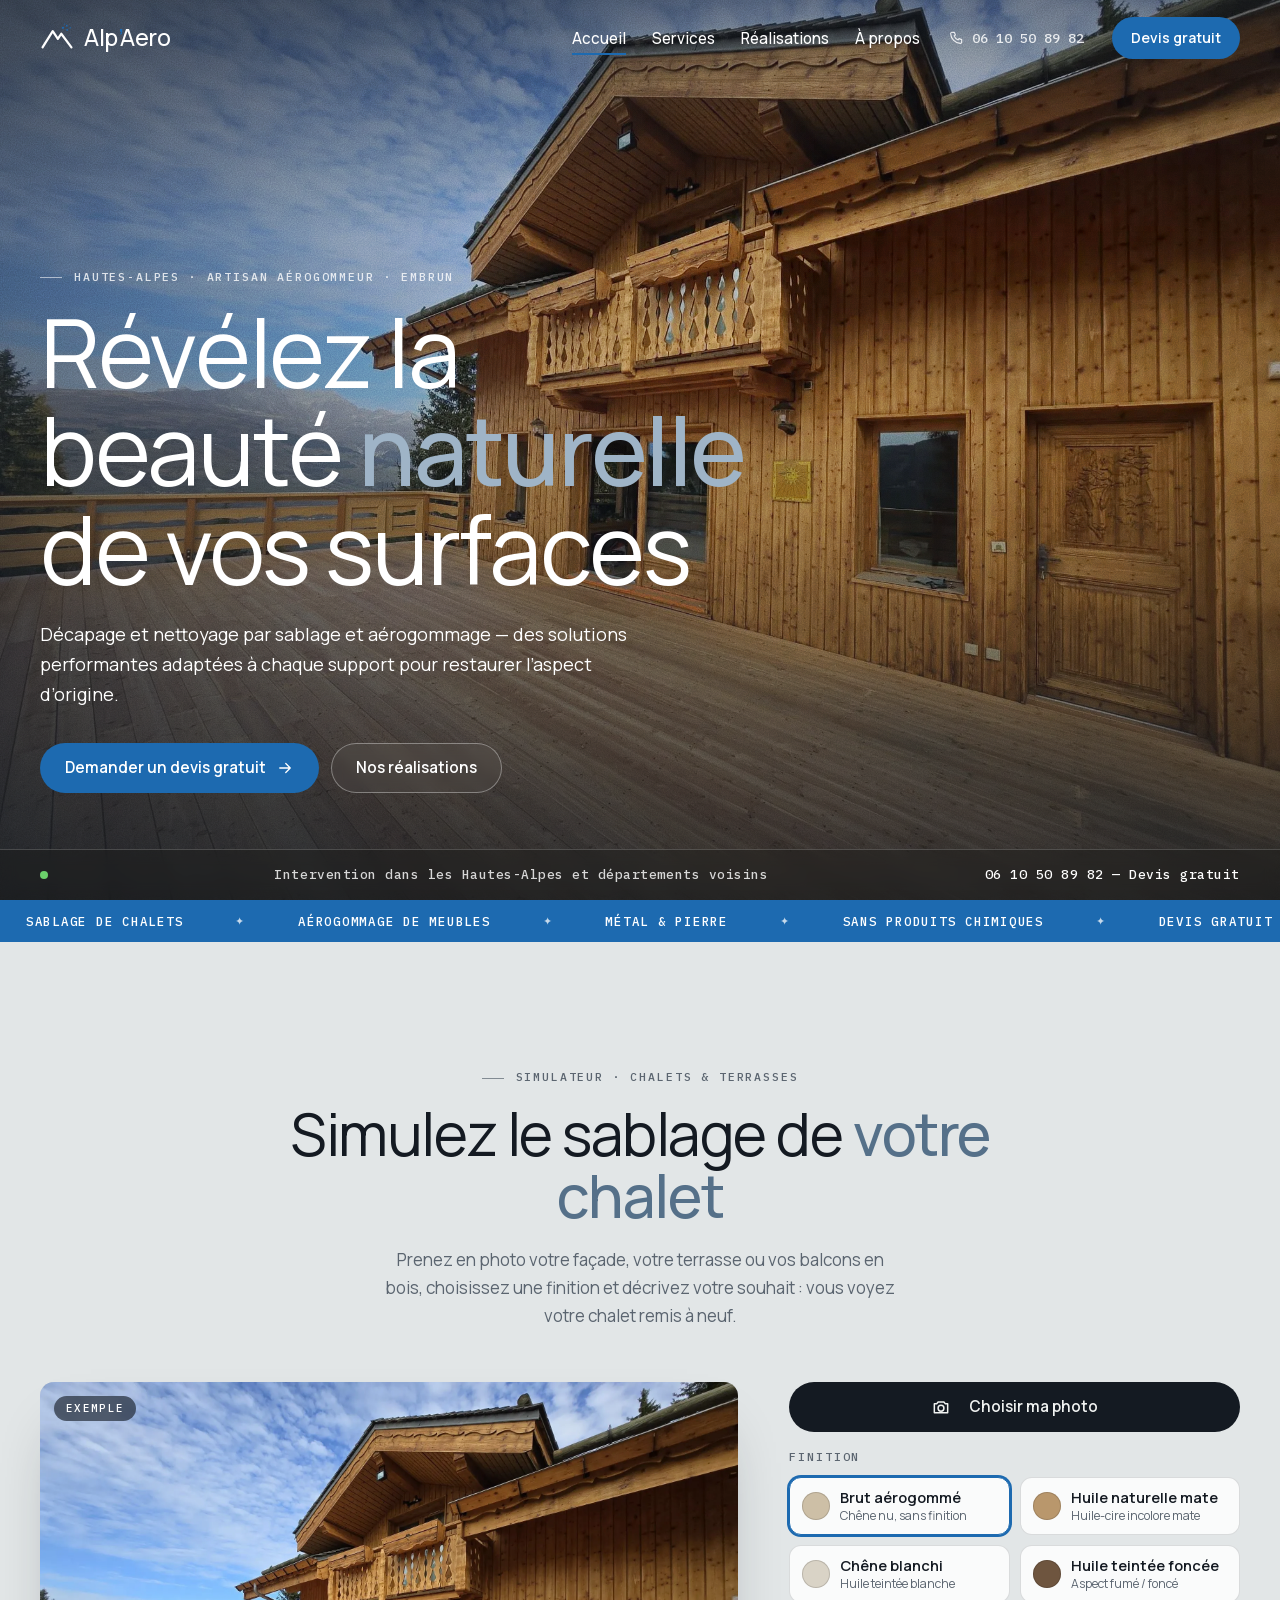
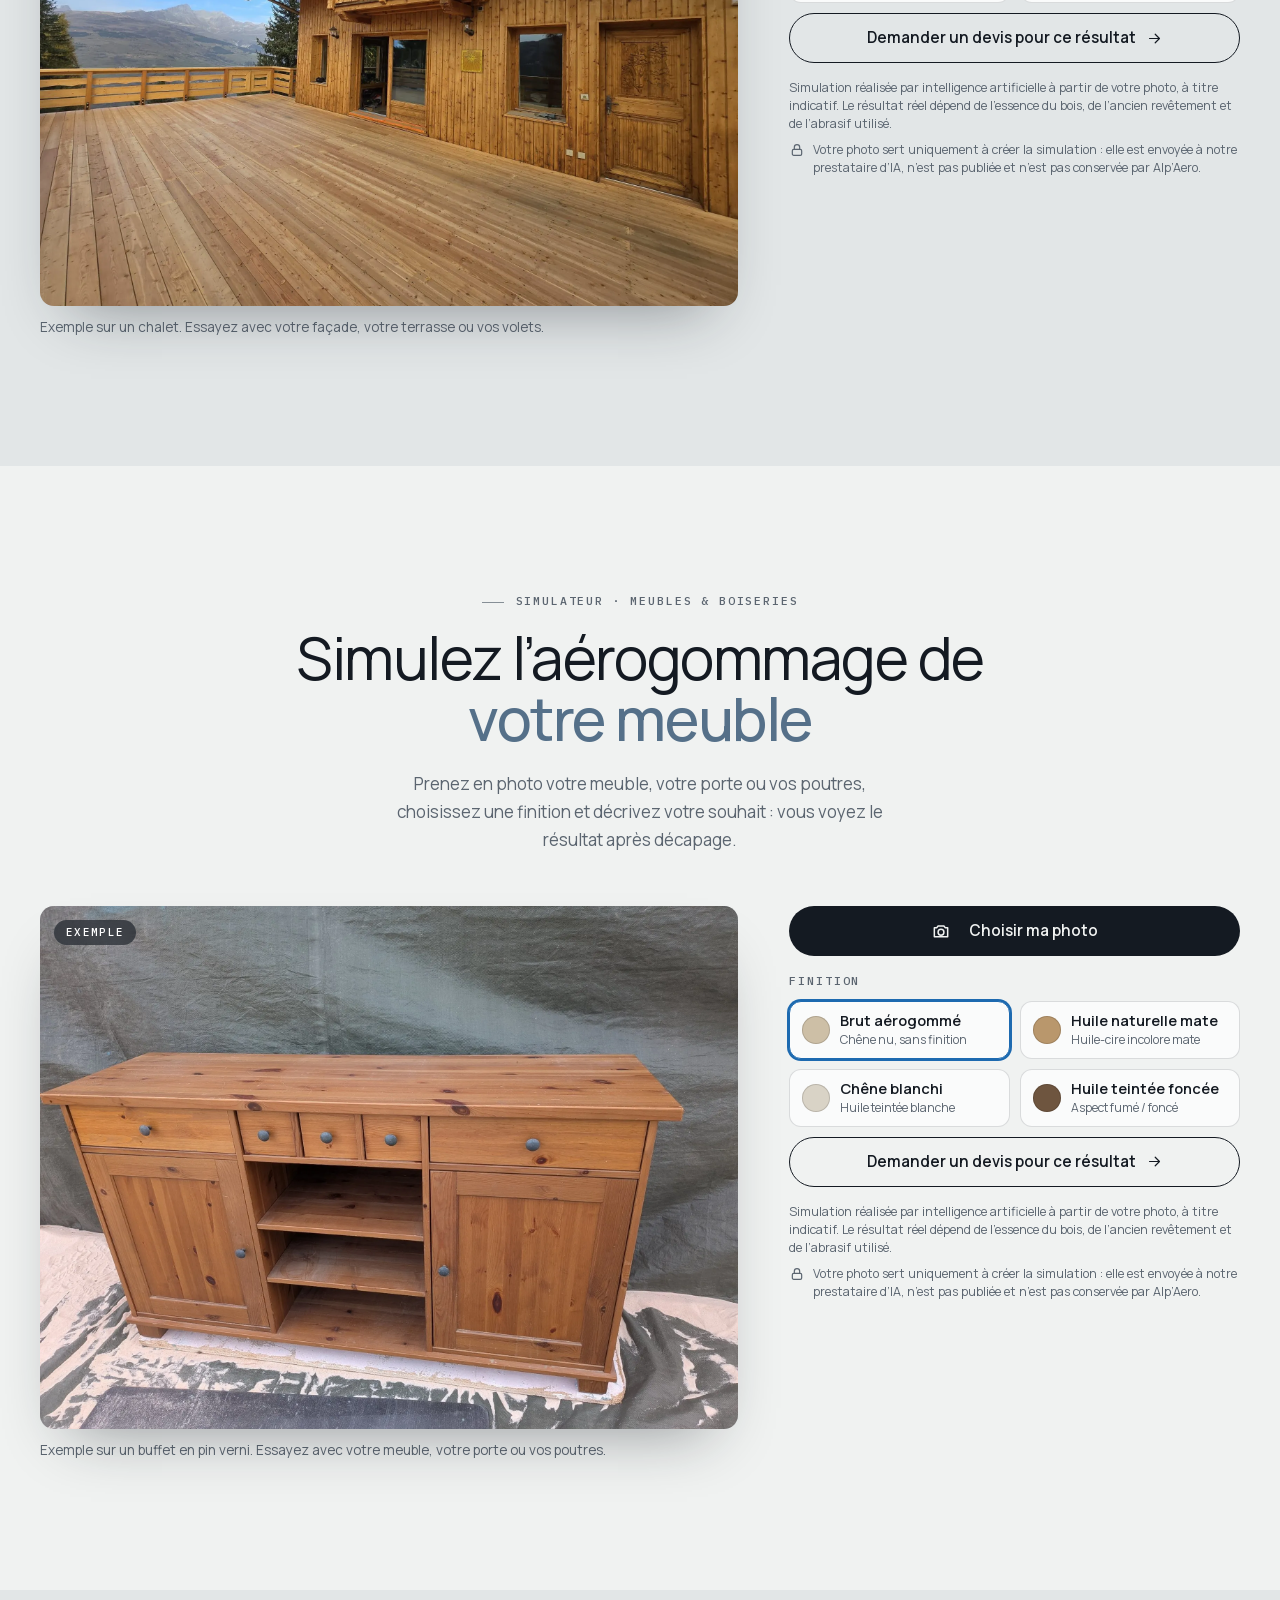
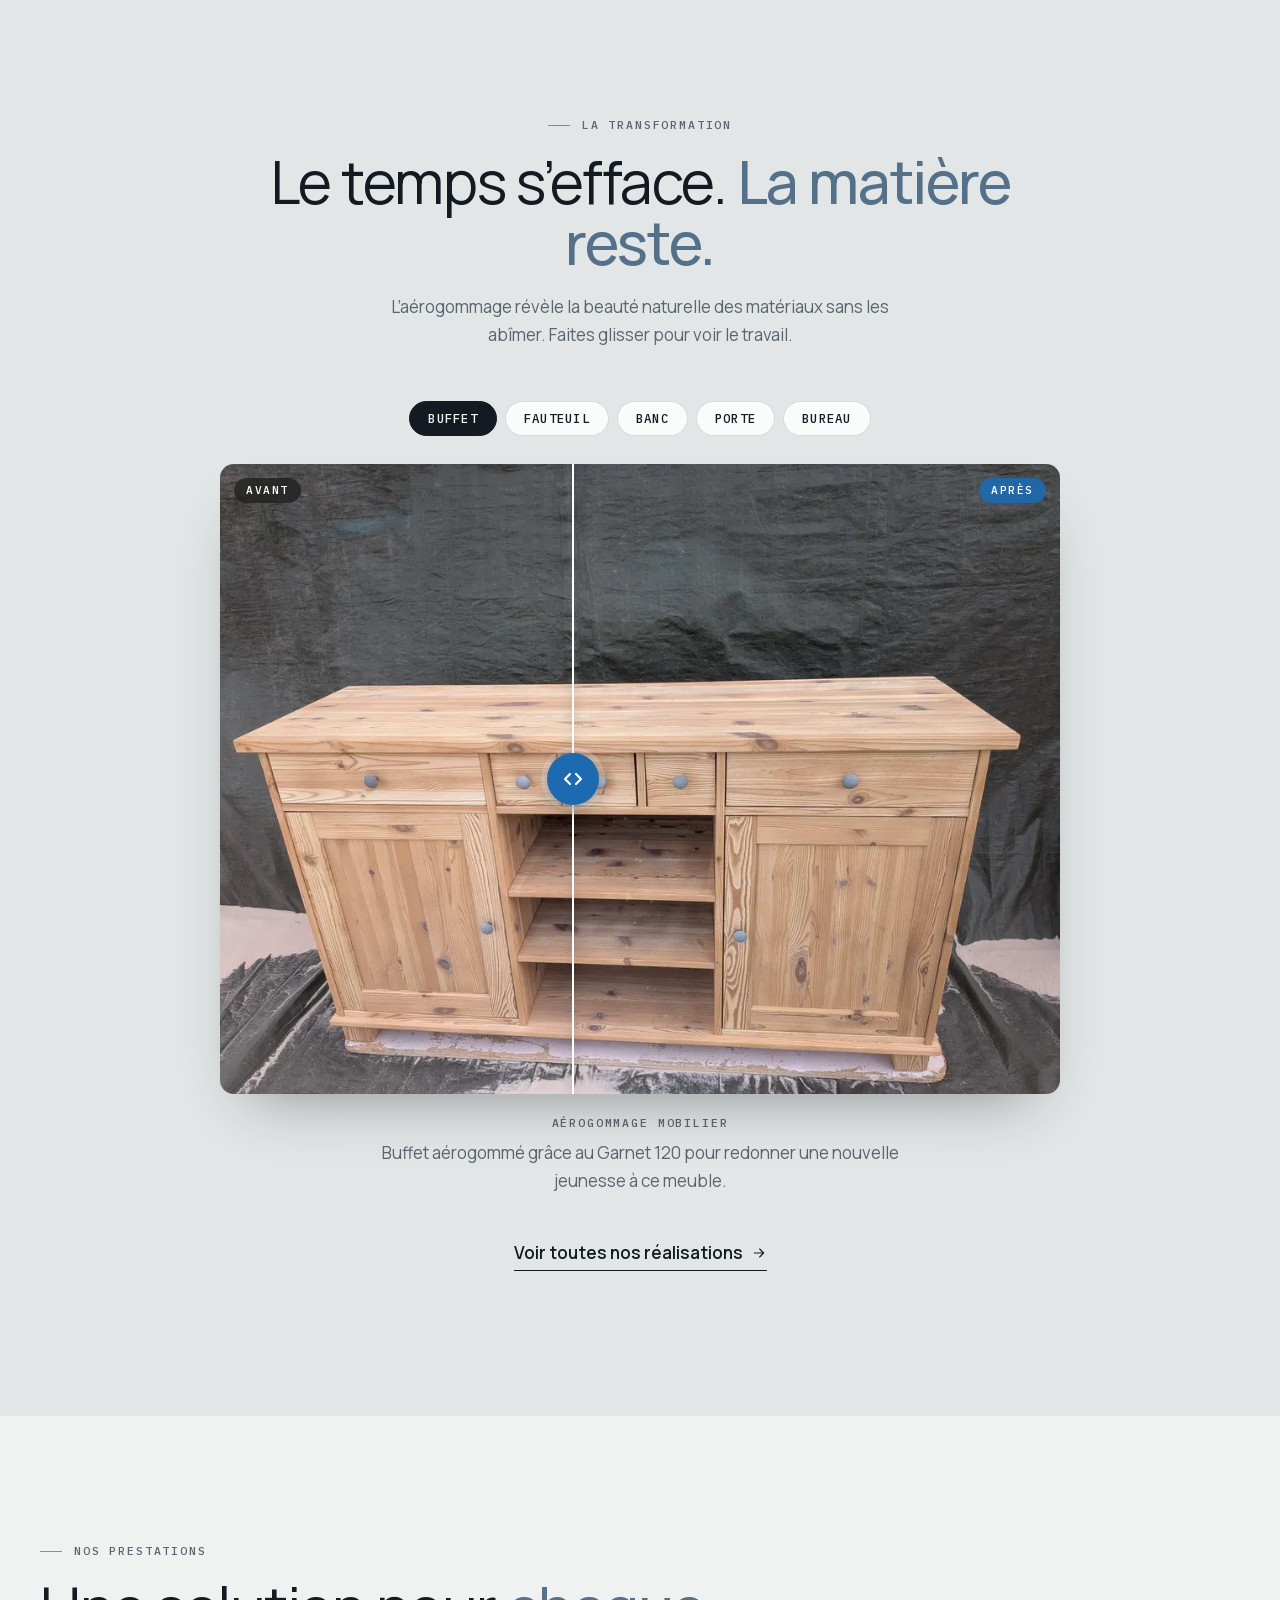
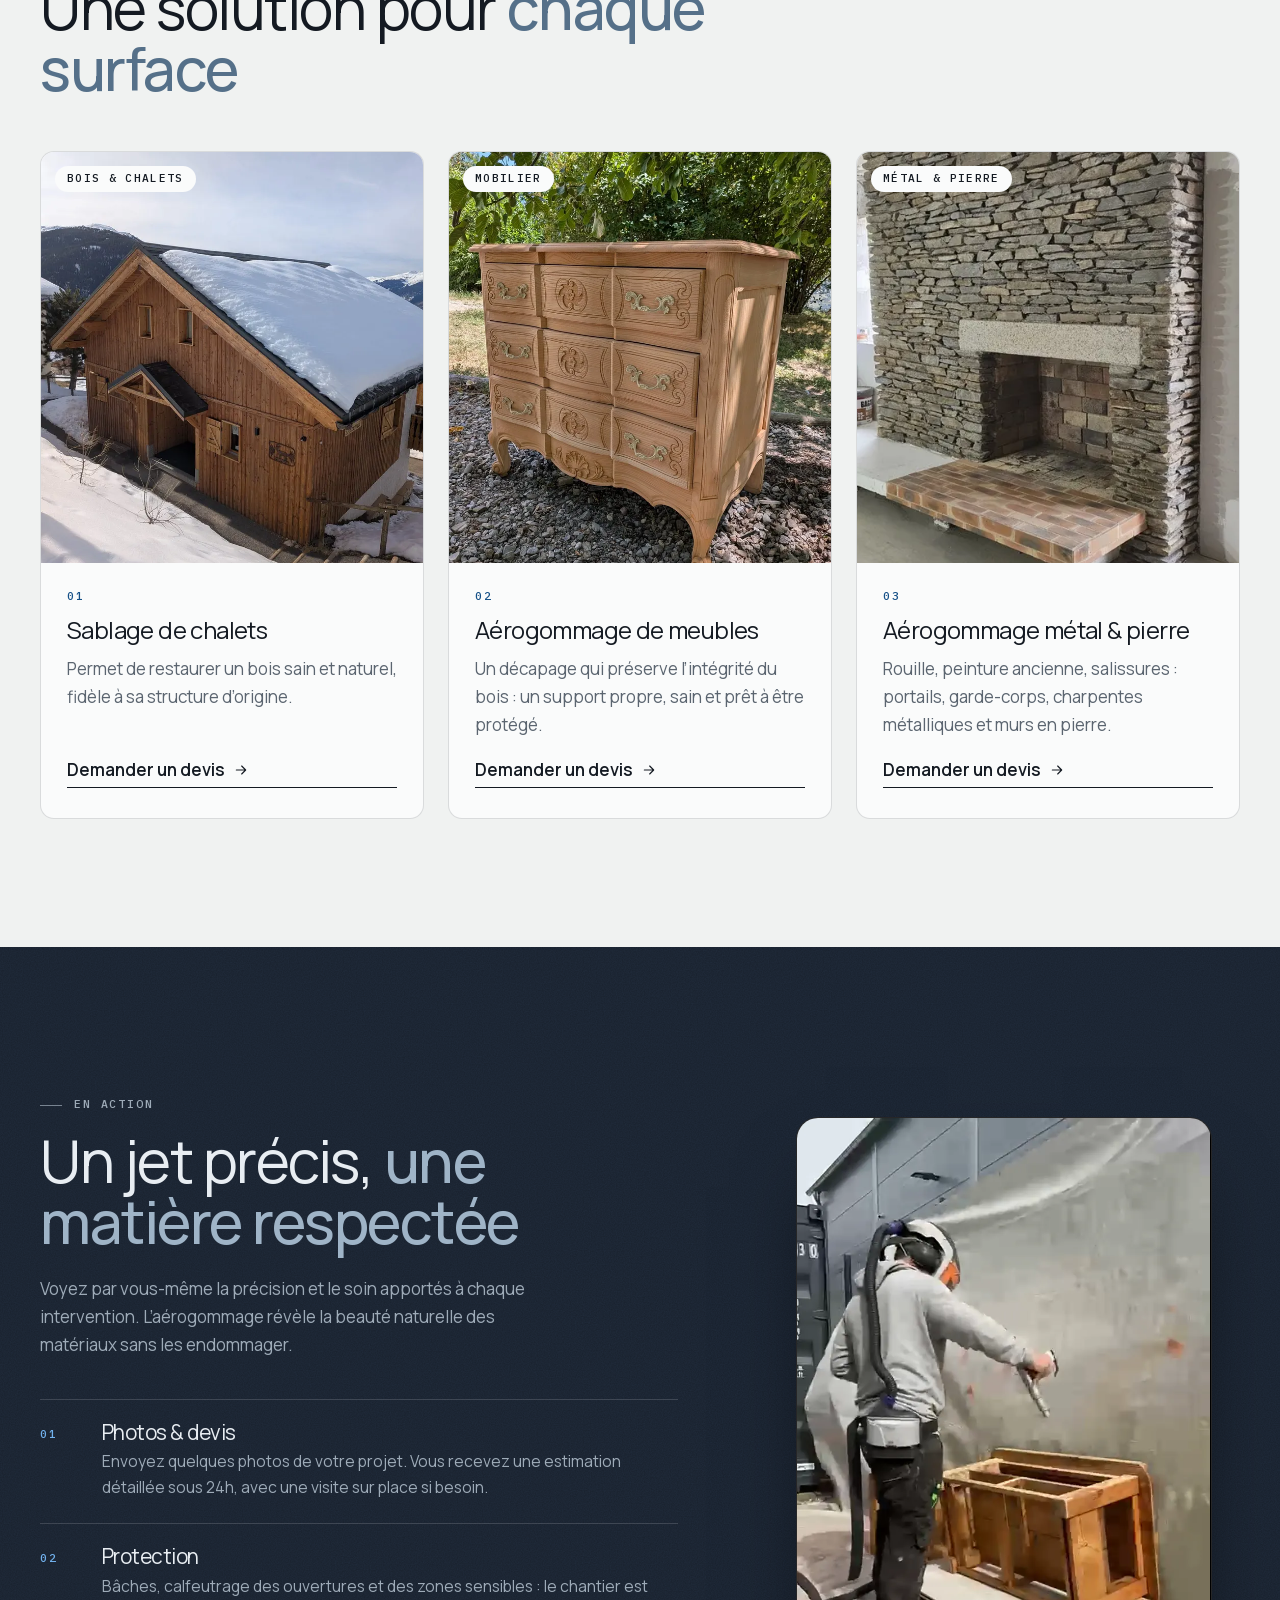
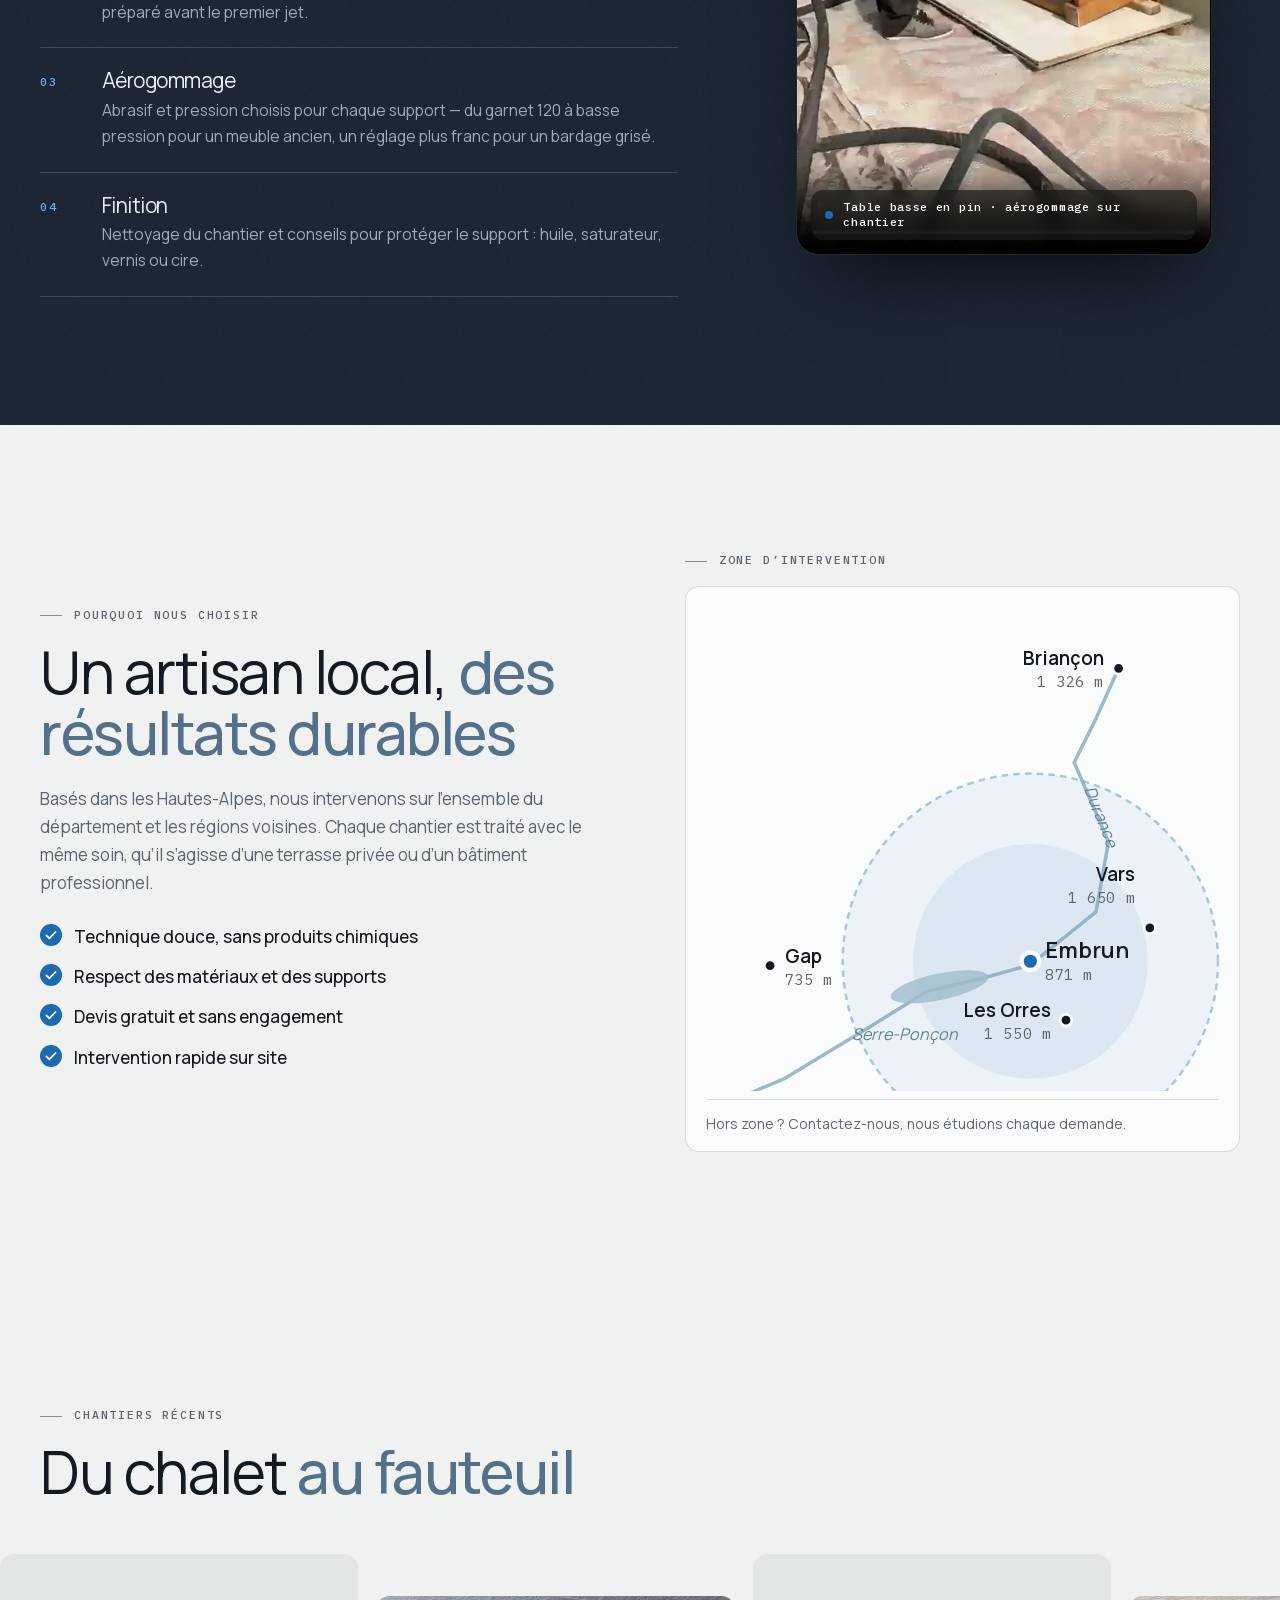
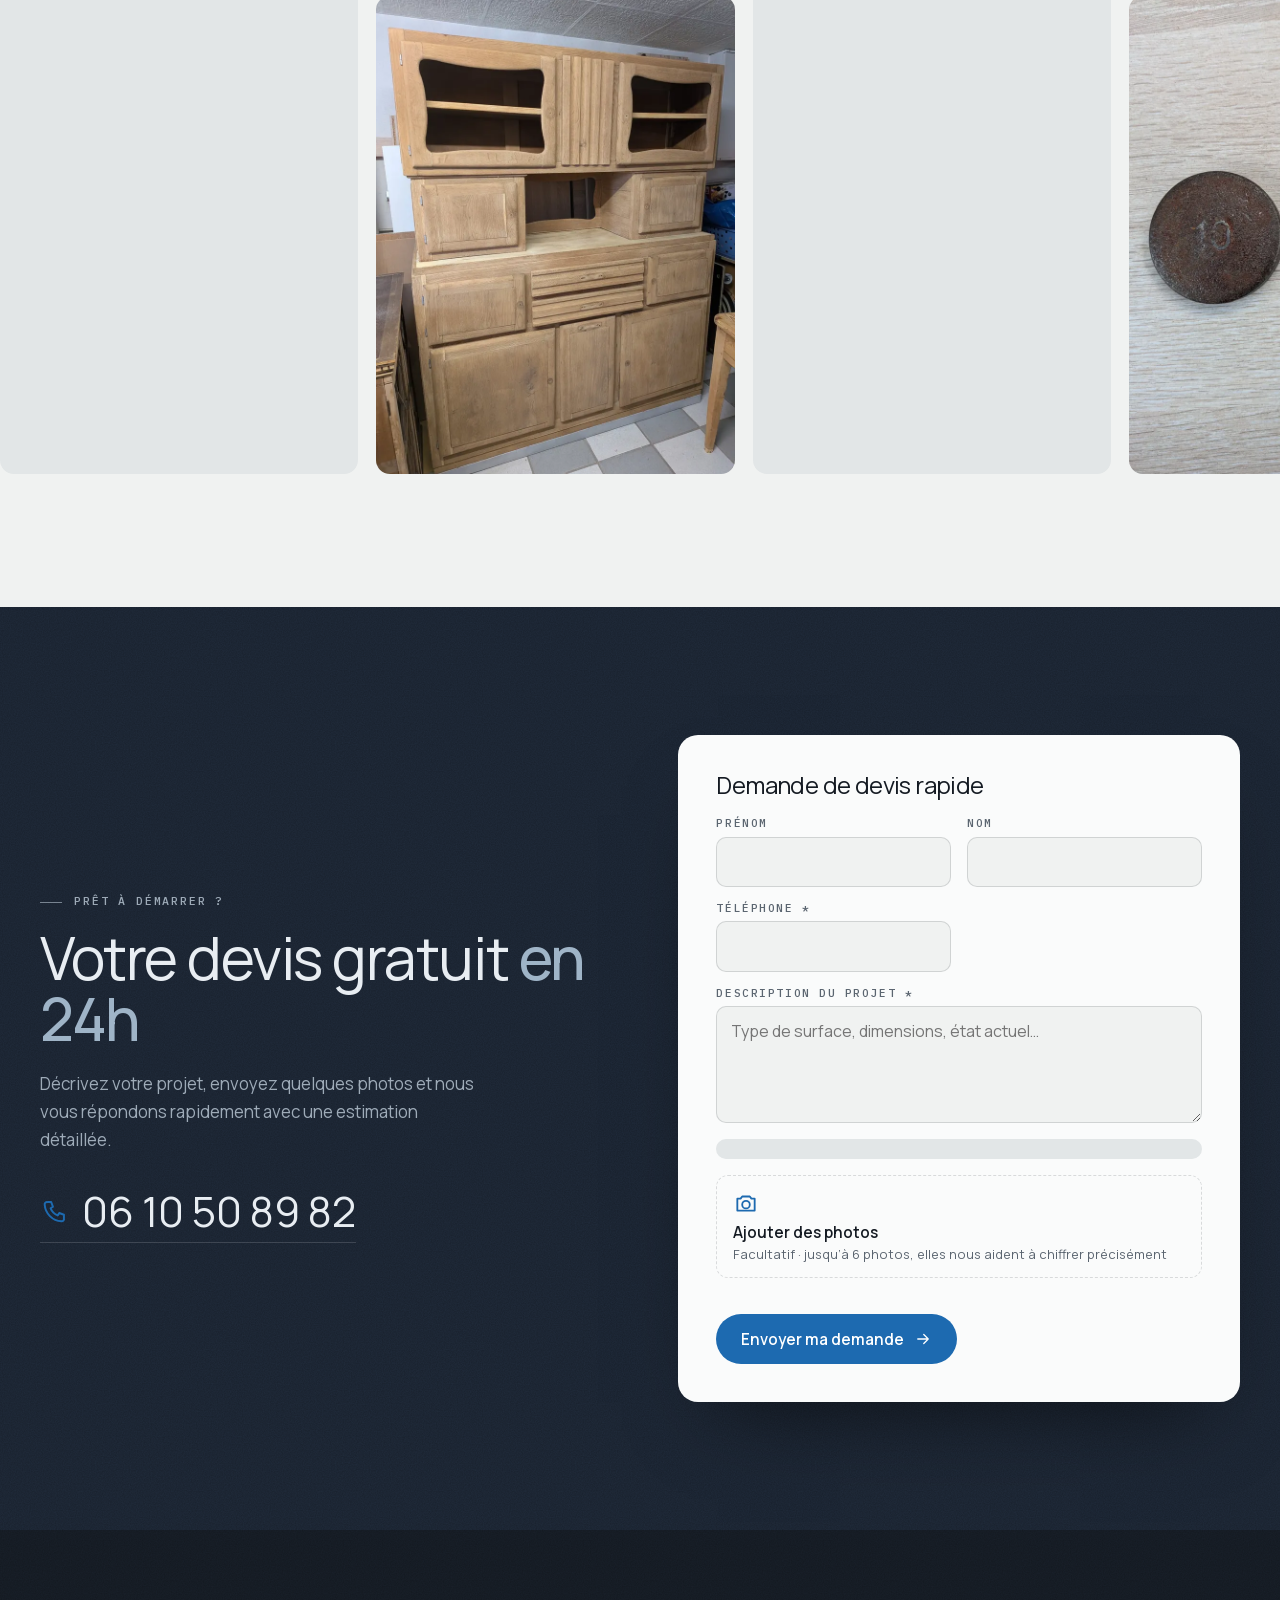
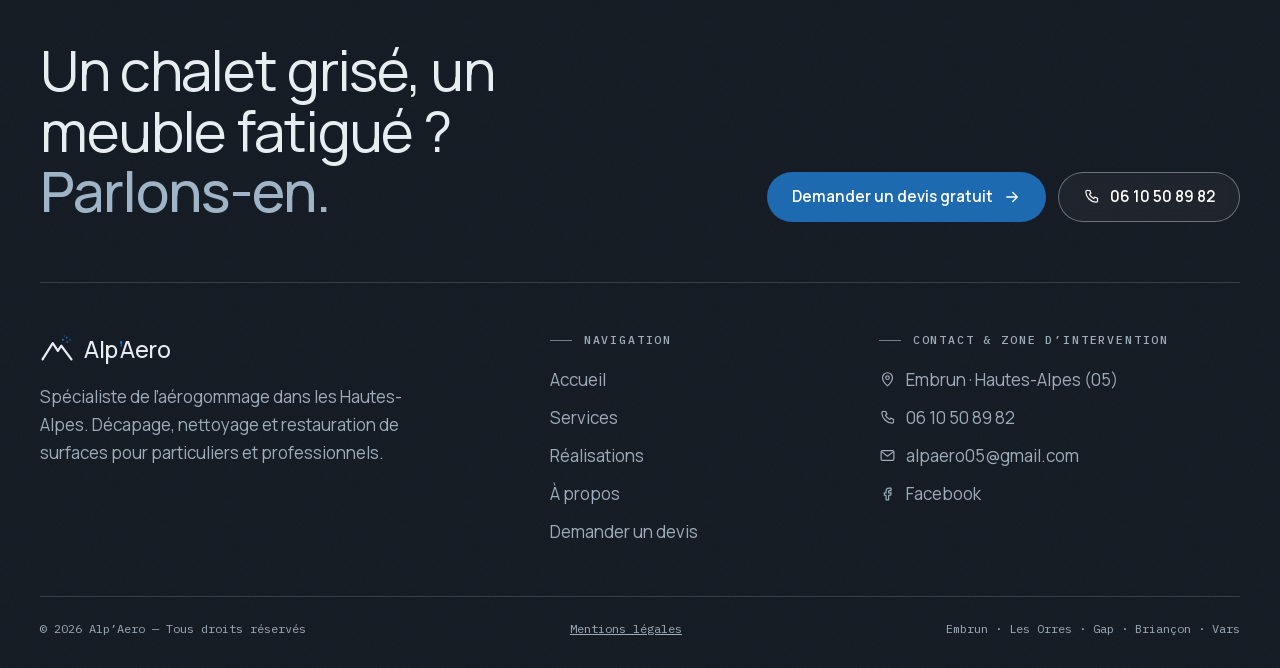
==== commit f5a4b7c4: "Simulator v2 preview: single image, wish box, AI simulation with local fallback Co-Authored-By: Clau" ====
--- a/index.html
+++ b/index.html
@@ -23,40 +23,42 @@
 <a class="hero-tel" href="tel:+33610508982"><span class="dot"></span>Intervention dans les Hautes-Alpes et départements voisins <b>06 10 50 89 82 — Devis gratuit</b></a>
 </section><div class="ticker" aria-hidden="true"><div><span>Sablage de chalets</span><span>Aérogommage de meubles</span><span>Métal & pierre</span><span>Sans produits chimiques</span><span>Devis gratuit sous 24h</span><span>Hautes-Alpes</span><span>Sablage de chalets</span><span>Aérogommage de meubles</span><span>Métal & pierre</span><span>Sans produits chimiques</span><span>Devis gratuit sous 24h</span><span>Hautes-Alpes</span></div></div>
 <section class="sec simu" id="simulateur-chalet"><div class="wrap">
-<div class="sec-hd"><p class="k">Simulateur · Chalets & terrasses</p><h2>Simulez le sablage de <em>votre chalet</em></h2><p>Prenez en photo votre façade, votre terrasse ou vos balcons en bois. Faites glisser le curseur pour voir le bois remis à nu, puis choisissez votre finition.</p></div>
+<div class="sec-hd"><p class="k">Simulateur · Chalets & terrasses</p><h2>Simulez le sablage de <em>votre chalet</em></h2><p>Prenez en photo votre façade, votre terrasse ou vos balcons en bois, choisissez une finition et décrivez votre souhait : vous voyez votre chalet remis à neuf.</p></div>
 <div class="simu-box" data-simu data-src="assets/js/simu.js" data-worker="assets/js/simu-worker.js" data-demo="assets/img/chalet-terrasse-2000.webp" data-prestation="Sablage de chalets">
-<figure class="ba simu-ba"><div class="ba-stage" style="--ar:1000/750">
-<img class="simu-after" src="assets/img/chalet-terrasse-2000.webp" alt="Simulation : chalet et terrasse après sablage" width="1000" height="750" loading="lazy" decoding="async">
-<div class="ba-b"><img class="simu-before" src="assets/img/chalet-terrasse-2000.webp" alt="Chalet et terrasse en bois, avant sablage" width="1000" height="750" loading="lazy" decoding="async"></div>
-<div class="ba-line" role="slider" tabindex="0" aria-label="Comparer avant et après la simulation" aria-valuemin="0" aria-valuemax="100" aria-valuenow="50"><span class="ba-knob"><svg viewBox="0 0 24 24" aria-hidden="true"><path d="M9 7l-5 5 5 5M15 7l5 5-5 5"/></svg></span></div>
-<span class="ba-tag ba-tl">Avant</span><span class="ba-tag ba-tr">Après</span><span class="simu-spin" aria-hidden="true"></span></div>
-<figcaption class="simu-cap">Photo de démonstration : chalet et terrasse en bois. Essayez avec votre façade, votre terrasse ou vos volets.</figcaption></figure>
+<figure class="simu-view"><div class="simu-stage" style="--ar:1000/750">
+<img class="simu-img" src="assets/img/chalet-terrasse-2000.webp" alt="Exemple de simulation : chalet et terrasse en bois après sablage" width="1000" height="750" loading="lazy" decoding="async">
+<span class="simu-badge">Exemple</span><span class="simu-spin"><span class="simu-prog">Simulation en cours…</span></span></div>
+<figcaption class="simu-cap">Exemple sur un chalet. Essayez avec votre façade, votre terrasse ou vos volets.</figcaption></figure>
 <div class="simu-side">
+<label class="btn btn-dark simu-up"><input type="file" accept="image/*" class="vh"><svg viewBox="0 0 24 24" aria-hidden="true"><path d="M4 8h3l1.5-2h7L17 8h3v11H4z"/><circle cx="12" cy="13.5" r="3.5"/></svg>Choisir ma photo</label>
 <p class="simu-k">Finition</p>
 <div class="simu-fin" role="group" aria-label="Choisir une finition"></div>
-<label class="btn btn-dark simu-up"><input type="file" accept="image/*" class="vh"><svg viewBox="0 0 24 24" aria-hidden="true"><path d="M4 8h3l1.5-2h7L17 8h3v11H4z"/><circle cx="12" cy="13.5" r="3.5"/></svg>Essayer avec ma photo</label>
+<label class="simu-wish"><span>Votre souhait <small>(facultatif)</small></span><textarea rows="2" maxlength="240" placeholder="Ex. : garde-corps un peu plus foncé, volets inchangés…"></textarea></label>
+<button type="button" class="btn btn-o simu-go">Lancer la simulation</button>
 <p class="simu-status" role="status" hidden></p>
-<a class="btn btn-o simu-cta" href="devis/"><span>Demander un devis pour cette finition</span> <svg viewBox="0 0 24 24" aria-hidden="true"><path d="M5 12h14M13 6l6 6-6 6"/></svg></a>
-<p class="simu-legal">Simulation numérique réalisée à partir de votre photo, à titre indicatif. Le résultat réel dépend de l’essence du bois, de l’ancien revêtement et de l’abrasif utilisé.</p>
-<p class="simu-priv"><svg viewBox="0 0 24 24" aria-hidden="true"><rect x="5" y="11" width="14" height="9" rx="2"/><path d="M8 11V8a4 4 0 0 1 8 0v3"/></svg>Votre photo reste sur votre appareil tant que vous n’envoyez pas de demande de devis.</p>
+<a class="btn btn-ghost simu-cta" href="devis/"><span>Demander un devis pour ce résultat</span> <svg viewBox="0 0 24 24" aria-hidden="true"><path d="M5 12h14M13 6l6 6-6 6"/></svg></a>
+<input name="site" class="vh" tabindex="-1" autocomplete="off" aria-hidden="true">
+<p class="simu-legal">Simulation réalisée par intelligence artificielle à partir de votre photo, à titre indicatif. Le résultat réel dépend de l’essence du bois, de l’ancien revêtement et de l’abrasif utilisé.</p>
+<p class="simu-priv"><svg viewBox="0 0 24 24" aria-hidden="true"><rect x="5" y="11" width="14" height="9" rx="2"/><path d="M8 11V8a4 4 0 0 1 8 0v3"/></svg>Votre photo sert uniquement à créer la simulation : elle est envoyée à notre prestataire d’IA, n’est pas publiée et n’est pas conservée par Alp’Aero.</p>
 </div></div></div></section>
 <section class="sec simu alt" id="simulateur-meuble"><div class="wrap">
-<div class="sec-hd"><p class="k">Simulateur · Meubles & boiseries</p><h2>Simulez l’aérogommage de <em>votre meuble</em></h2><p>Faites glisser le curseur pour comparer votre bois verni avec le résultat après décapage, puis choisissez votre finition.</p></div>
+<div class="sec-hd"><p class="k">Simulateur · Meubles & boiseries</p><h2>Simulez l’aérogommage de <em>votre meuble</em></h2><p>Prenez en photo votre meuble, votre porte ou vos poutres, choisissez une finition et décrivez votre souhait : vous voyez le résultat après décapage.</p></div>
 <div class="simu-box" data-simu data-src="assets/js/simu.js" data-worker="assets/js/simu-worker.js" data-demo="assets/img/buffet-avant-2000.webp" data-prestation="Aérogommage de meubles">
-<figure class="ba simu-ba"><div class="ba-stage" style="--ar:1000/750">
-<img class="simu-after" src="assets/img/buffet-avant-2000.webp" alt="Simulation : buffet en pin après aérogommage" width="1000" height="750" loading="lazy" decoding="async">
-<div class="ba-b"><img class="simu-before" src="assets/img/buffet-avant-2000.webp" alt="Buffet en pin verni, avant aérogommage" width="1000" height="750" loading="lazy" decoding="async"></div>
-<div class="ba-line" role="slider" tabindex="0" aria-label="Comparer avant et après la simulation" aria-valuemin="0" aria-valuemax="100" aria-valuenow="50"><span class="ba-knob"><svg viewBox="0 0 24 24" aria-hidden="true"><path d="M9 7l-5 5 5 5M15 7l5 5-5 5"/></svg></span></div>
-<span class="ba-tag ba-tl">Avant</span><span class="ba-tag ba-tr">Après</span><span class="simu-spin" aria-hidden="true"></span></div>
-<figcaption class="simu-cap">Photo de démonstration : buffet en pin verni. Essayez avec votre meuble, votre porte ou vos poutres.</figcaption></figure>
+<figure class="simu-view"><div class="simu-stage" style="--ar:1000/750">
+<img class="simu-img" src="assets/img/buffet-avant-2000.webp" alt="Exemple de simulation : buffet en pin après aérogommage" width="1000" height="750" loading="lazy" decoding="async">
+<span class="simu-badge">Exemple</span><span class="simu-spin"><span class="simu-prog">Simulation en cours…</span></span></div>
+<figcaption class="simu-cap">Exemple sur un buffet en pin verni. Essayez avec votre meuble, votre porte ou vos poutres.</figcaption></figure>
 <div class="simu-side">
+<label class="btn btn-dark simu-up"><input type="file" accept="image/*" class="vh"><svg viewBox="0 0 24 24" aria-hidden="true"><path d="M4 8h3l1.5-2h7L17 8h3v11H4z"/><circle cx="12" cy="13.5" r="3.5"/></svg>Choisir ma photo</label>
 <p class="simu-k">Finition</p>
 <div class="simu-fin" role="group" aria-label="Choisir une finition"></div>
-<label class="btn btn-dark simu-up"><input type="file" accept="image/*" class="vh"><svg viewBox="0 0 24 24" aria-hidden="true"><path d="M4 8h3l1.5-2h7L17 8h3v11H4z"/><circle cx="12" cy="13.5" r="3.5"/></svg>Essayer avec ma photo</label>
+<label class="simu-wish"><span>Votre souhait <small>(facultatif)</small></span><textarea rows="2" maxlength="240" placeholder="Ex. : plateau plus clair, poignées en métal noir…"></textarea></label>
+<button type="button" class="btn btn-o simu-go">Lancer la simulation</button>
 <p class="simu-status" role="status" hidden></p>
-<a class="btn btn-o simu-cta" href="devis/"><span>Demander un devis pour cette finition</span> <svg viewBox="0 0 24 24" aria-hidden="true"><path d="M5 12h14M13 6l6 6-6 6"/></svg></a>
-<p class="simu-legal">Simulation numérique réalisée à partir de votre photo, à titre indicatif. Le résultat réel dépend de l’essence du bois, de l’ancien revêtement et de l’abrasif utilisé.</p>
-<p class="simu-priv"><svg viewBox="0 0 24 24" aria-hidden="true"><rect x="5" y="11" width="14" height="9" rx="2"/><path d="M8 11V8a4 4 0 0 1 8 0v3"/></svg>Votre photo reste sur votre appareil tant que vous n’envoyez pas de demande de devis.</p>
+<a class="btn btn-ghost simu-cta" href="devis/"><span>Demander un devis pour ce résultat</span> <svg viewBox="0 0 24 24" aria-hidden="true"><path d="M5 12h14M13 6l6 6-6 6"/></svg></a>
+<input name="site" class="vh" tabindex="-1" autocomplete="off" aria-hidden="true">
+<p class="simu-legal">Simulation réalisée par intelligence artificielle à partir de votre photo, à titre indicatif. Le résultat réel dépend de l’essence du bois, de l’ancien revêtement et de l’abrasif utilisé.</p>
+<p class="simu-priv"><svg viewBox="0 0 24 24" aria-hidden="true"><rect x="5" y="11" width="14" height="9" rx="2"/><path d="M8 11V8a4 4 0 0 1 8 0v3"/></svg>Votre photo sert uniquement à créer la simulation : elle est envoyée à notre prestataire d’IA, n’est pas publiée et n’est pas conservée par Alp’Aero.</p>
 </div></div></div></section>
 
 <section class="sec transform"><div class="wrap">
@@ -127,12 +129,16 @@
 <section class="sec quote grain"><img class="quote-bg" src="assets/img/chalet-pierre-1000.webp" srcset="assets/img/chalet-pierre-1000.webp 1000w, assets/img/chalet-pierre-2000.webp 2000w" sizes="100vw" width="1000" height="750" alt="" loading="lazy" decoding="async"><div class="wrap quote-in">
 <div><p class="k">Prêt à démarrer ?</p><h2>Votre devis gratuit <em>en 24h</em></h2><p>Décrivez votre projet, envoyez quelques photos et nous vous répondons rapidement avec une estimation détaillée.</p>
 <a class="big-tel" href="tel:+33610508982"><svg viewBox="0 0 24 24" aria-hidden="true"><path d="M6.6 3.5h3l1.5 4-2 1.3a11 11 0 0 0 6.1 6.1l1.3-2 4 1.5v3A2 2 0 0 1 18.4 20 15.4 15.4 0 0 1 4 5.6a2 2 0 0 1 2.6-2.1z"/></svg>06 10 50 89 82</a></div>
-<div class="card"><h3>Demande de devis rapide</h3><form class="form" data-form novalidate>
+<div class="card"><h3>Demande de devis rapide</h3><form class="form" data-form novalidate action="/api/devis" method="post">
 <div class="f2"><label>Prénom<input name="prenom" autocomplete="given-name" required></label><label>Nom<input name="nom" autocomplete="family-name" ></label></div>
 <div class="f2"><label>Téléphone *<input name="telephone" type="tel" autocomplete="tel" inputmode="tel" required></label></div>
 
 <label>Description du projet *<textarea name="description" rows="4" placeholder="Type de surface, dimensions, état actuel…" required></textarea></label>
-
+<div class="f-simu" hidden></div>
+<label class="f-photos"><svg viewBox="0 0 24 24" aria-hidden="true"><path d="M4 8h3l1.5-2h7L17 8h3v11H4z"/><circle cx="12" cy="13.5" r="3.5"/></svg><span><b>Ajouter des photos</b><small data-photo-hint>Facultatif · jusqu’à 6 photos, elles nous aident à chiffrer précisément</small></span><input type="file" name="photos" accept="image/*" multiple class="vh"></label>
+<div class="f-thumbs" hidden></div>
+<input type="hidden" name="finition"><input type="hidden" name="t">
+<label class="vh" aria-hidden="true">Ne pas remplir<input name="site" tabindex="-1" autocomplete="off"></label>
 <button class="btn btn-o" type="submit">Envoyer ma demande <svg viewBox="0 0 24 24" aria-hidden="true"><path d="M5 12h14M13 6l6 6-6 6"/></svg></button>
 <p class="f-msg" role="status" hidden></p></form></div>
 </div></section></main><footer class="ft grain"><div class="wrap">
--- a/assets/css/site.css
+++ b/assets/css/site.css
@@ -384,3 +384,42 @@
 @media (max-width:900px){.simu-box{grid-template-columns:1fr}.simu-ba{width:min(100%,calc(62svh * var(--ar,4/3)))}}
 [data-simu].is-photo .simu-cap{display:none}
 .simu.alt{background:var(--paper)}
+
+/* ---------- formulaire : photos + simulation jointe ---------- */
+.f-photos{display:flex;align-items:center;gap:12px;padding:14px 16px;border:1.5px dashed var(--line);border-radius:12px;cursor:pointer;transition:border-color .2s,background .2s}
+.f-photos:hover,.f-photos:focus-within{border-color:var(--orange);background:rgba(29,106,176,.04)}
+.f-photos svg{flex:none;width:26px;height:26px;fill:none;stroke:var(--orange);stroke-width:1.7}
+.f-photos b{display:block;font-weight:600}
+.f-photos small{display:block;font-size:.8rem;color:var(--muted);margin-top:2px}
+.f-thumbs{display:flex;flex-wrap:wrap;gap:8px}
+.f-thumbs span{position:relative;width:72px;height:72px;border-radius:10px;overflow:hidden;background:var(--paper-2)}
+.f-thumbs img{width:100%;height:100%;object-fit:cover}
+.f-thumbs button,.f-simu button{position:absolute;top:4px;right:4px;width:24px;height:24px;border:0;border-radius:50%;background:rgba(20,26,34,.75);color:#fff;font-size:12px;line-height:24px;cursor:pointer}
+.f-simu{position:relative;display:flex;align-items:center;gap:10px;padding:10px 40px 10px 10px;border-radius:12px;background:var(--paper-2)}
+.f-simu img{width:64px;height:64px;border-radius:8px;object-fit:cover}
+.f-simu p{margin:0;font-size:.85rem;line-height:1.35}.f-simu b{display:block}.f-simu span{color:var(--muted)}
+.form button[type=submit][disabled]{opacity:.6;cursor:progress}
+.form label.f-photos{font:400 .95rem/1.35 var(--sans);letter-spacing:normal;text-transform:none;color:var(--ink)}
+.form label.f-photos small{font-family:var(--sans);letter-spacing:normal;text-transform:none}
+
+/* ---------- simulateur v2 : une seule image + souhait + IA ---------- */
+.simu-view{margin:0;width:100%}
+.simu-stage{position:relative;aspect-ratio:var(--ar);border-radius:var(--r);overflow:hidden;background:#cfd5d9;box-shadow:0 30px 60px -30px rgba(20,26,34,.45)}
+.simu-img{position:absolute;inset:0;width:100%;height:100%;object-fit:cover}
+.simu-badge{position:absolute;top:14px;left:14px;padding:7px 12px;border-radius:999px;font:500 .68rem/1 var(--mono);letter-spacing:.12em;text-transform:uppercase;background:rgba(20,26,34,.62);color:#fff;backdrop-filter:blur(6px);pointer-events:none}
+.simu-stage .simu-spin{flex-direction:column;gap:14px;background:rgba(20,26,34,.45)}
+.simu-stage .simu-spin::after{order:-1}
+.simu-prog{color:#fff;font:500 .85rem/1.3 var(--sans);text-align:center;padding:0 20px;text-shadow:0 1px 6px rgba(0,0,0,.5)}
+[data-simu].is-busy .simu-stage .simu-spin{display:flex;align-items:center;justify-content:center}
+.simu-side .simu-up{margin-top:0;margin-bottom:18px}
+.simu-wish{display:grid;gap:6px;margin-top:16px;font:500 .72rem/1.3 var(--mono);letter-spacing:.14em;text-transform:uppercase;color:var(--muted)}
+.simu-wish small{text-transform:none;letter-spacing:0;font-family:var(--sans)}
+.simu-wish textarea{font:400 .95rem/1.4 var(--sans);letter-spacing:normal;text-transform:none;color:var(--ink);padding:11px 13px;border:1px solid var(--line);border-radius:12px;background:var(--card);resize:vertical;min-height:62px}
+.simu-wish textarea:focus{outline:none;border-color:var(--orange);box-shadow:0 0 0 3px rgba(29,106,176,.18)}
+.simu-go{width:100%;justify-content:center;margin-top:12px}
+.simu-go[disabled]{opacity:.6;cursor:progress}
+[data-simu]:not(.is-photo) .simu-go,[data-simu]:not(.is-photo) .simu-wish{display:none}
+.simu-side .simu-cta{width:100%;justify-content:center;margin-top:10px}
+@media (max-width:900px){.simu-view{width:min(100%,calc(62svh * var(--ar,4/3)));margin-inline:auto}}
+.simu .simu-cta{border:1.5px solid var(--ink);color:var(--ink);background:transparent;backdrop-filter:none}
+.simu .simu-cta:hover{background:var(--ink);color:var(--paper)}
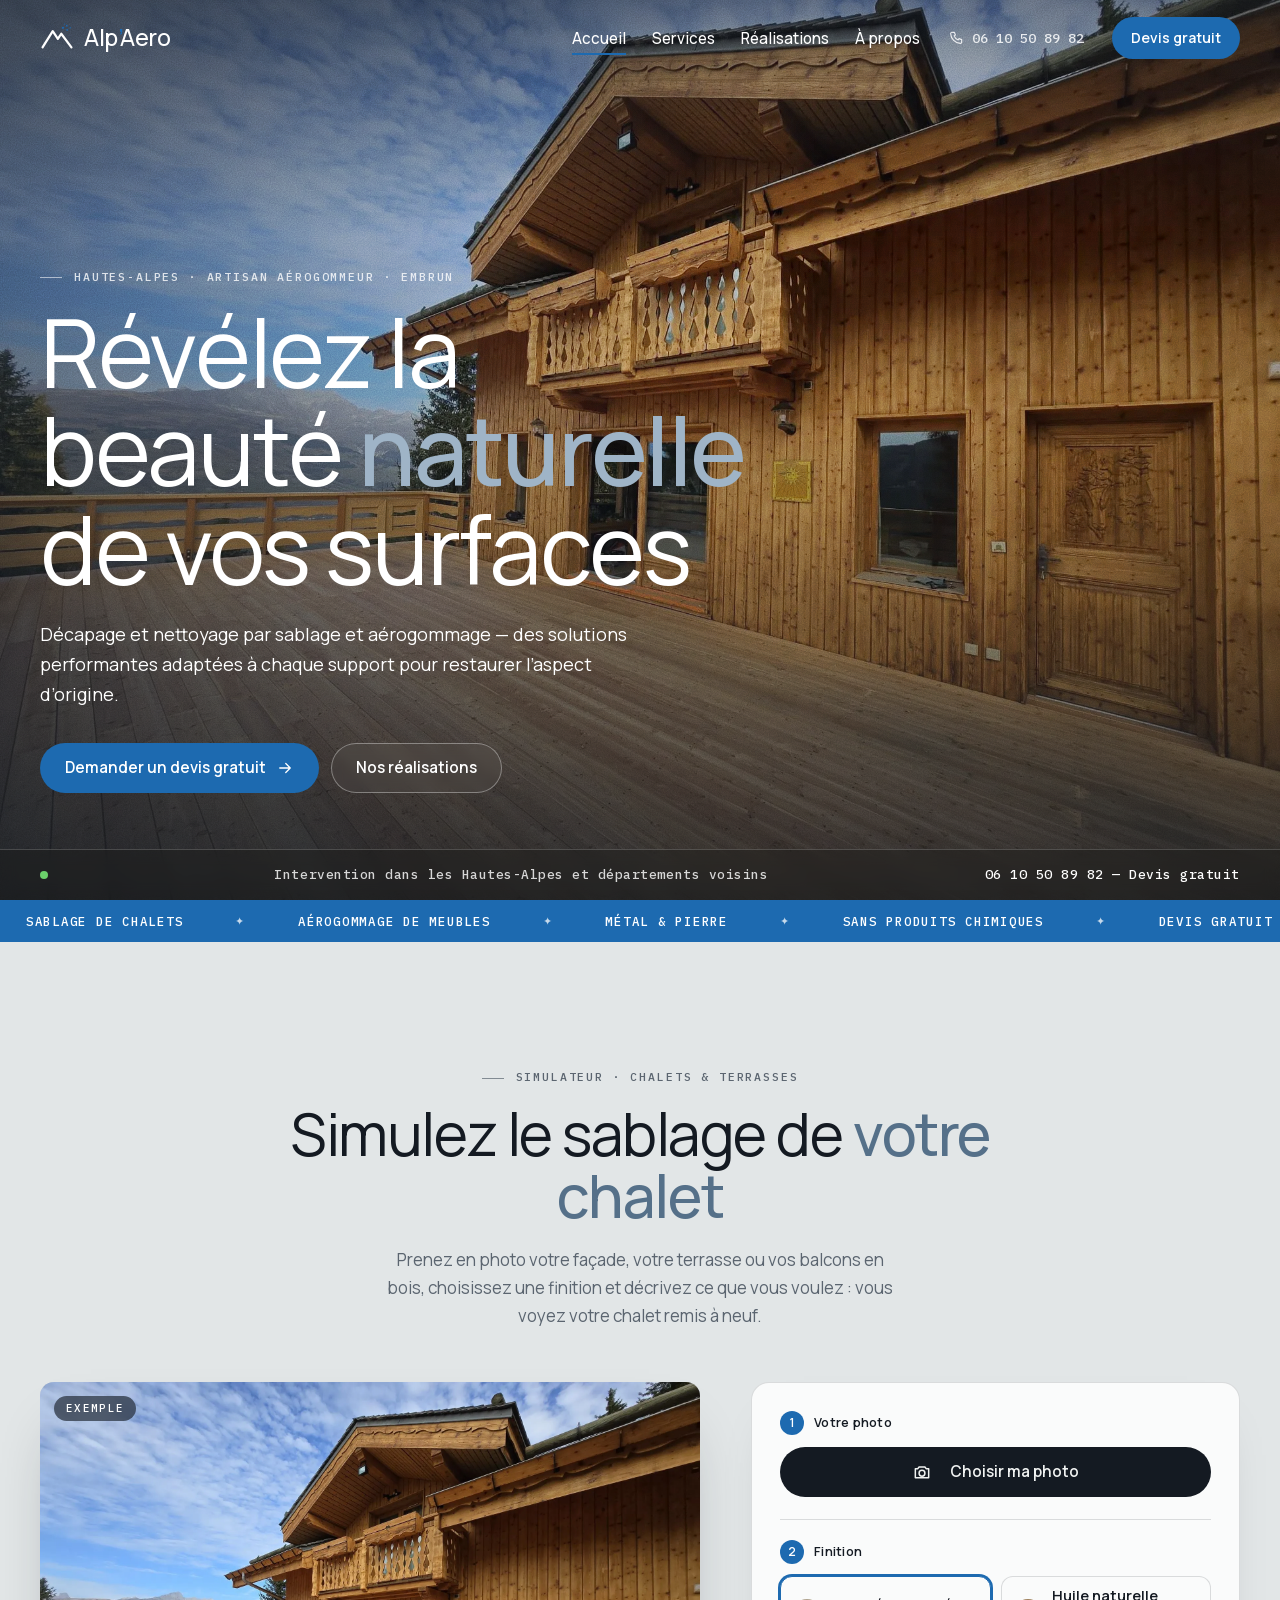
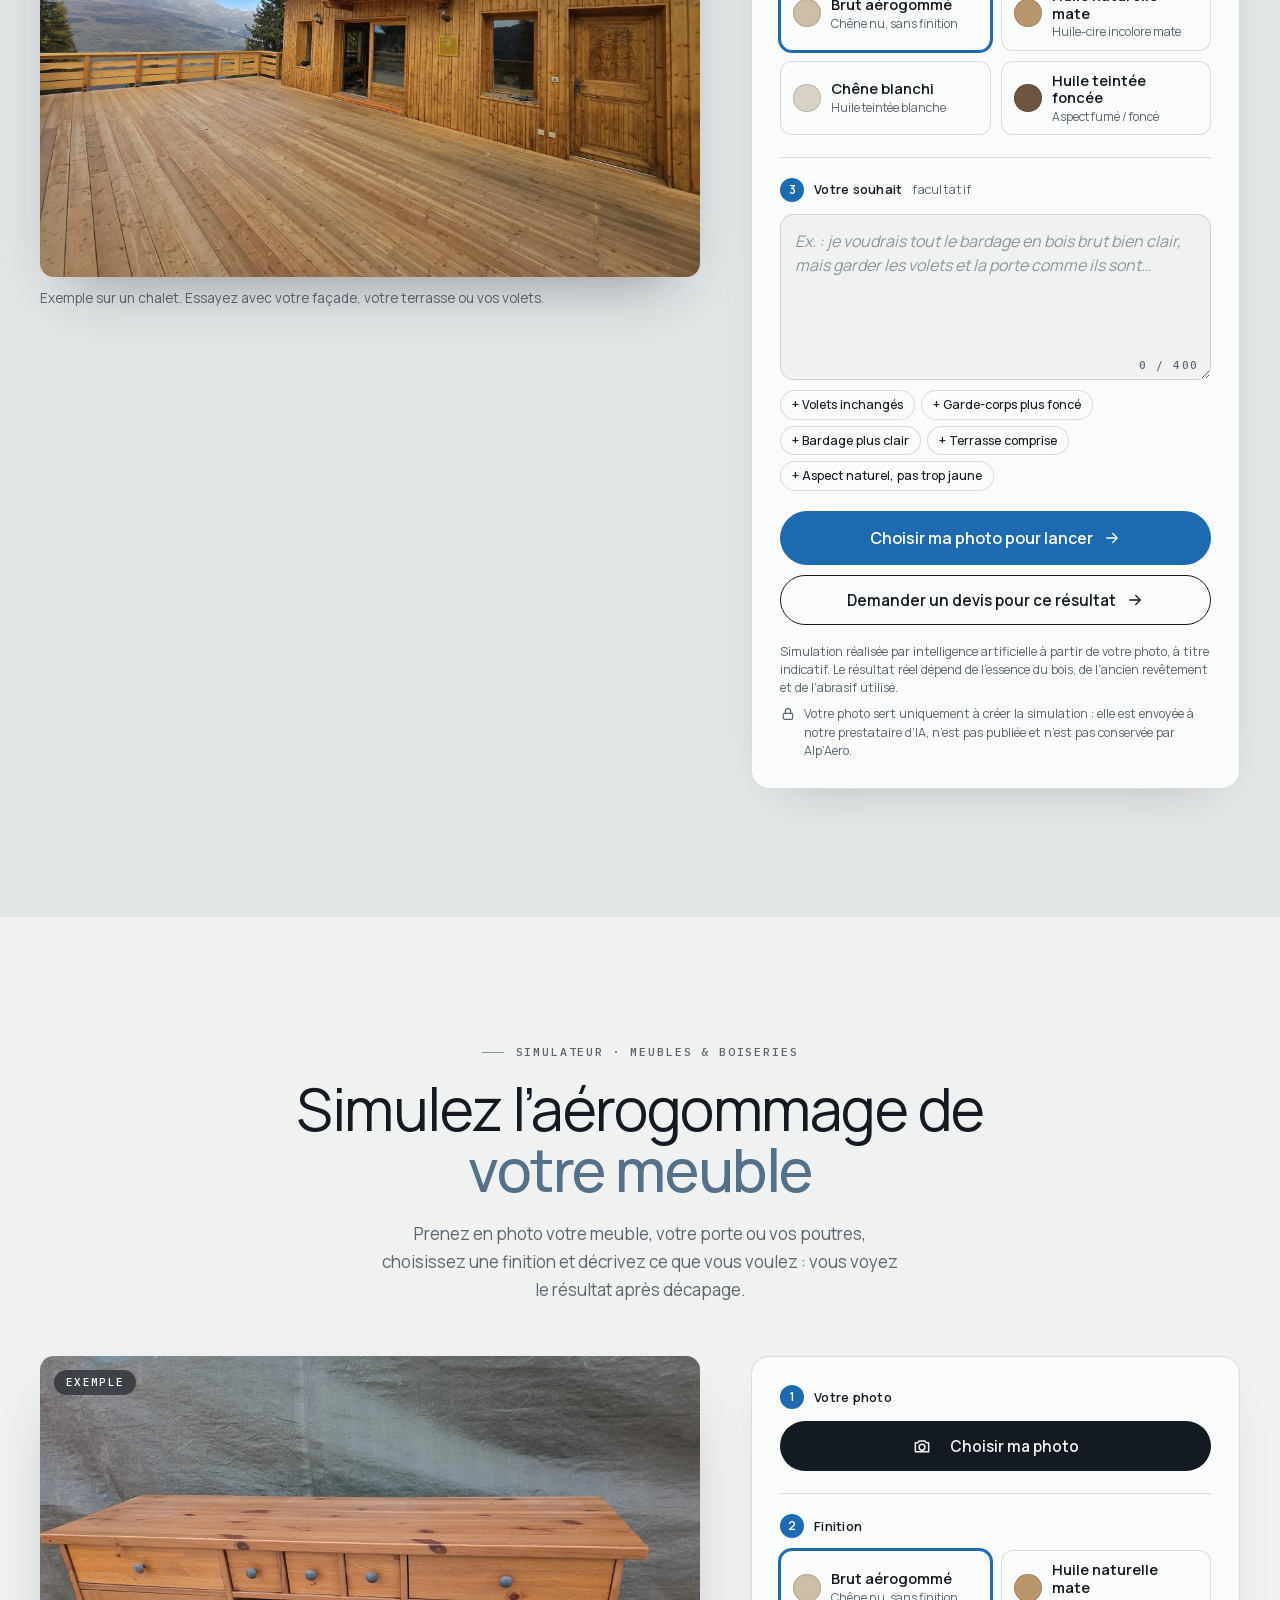
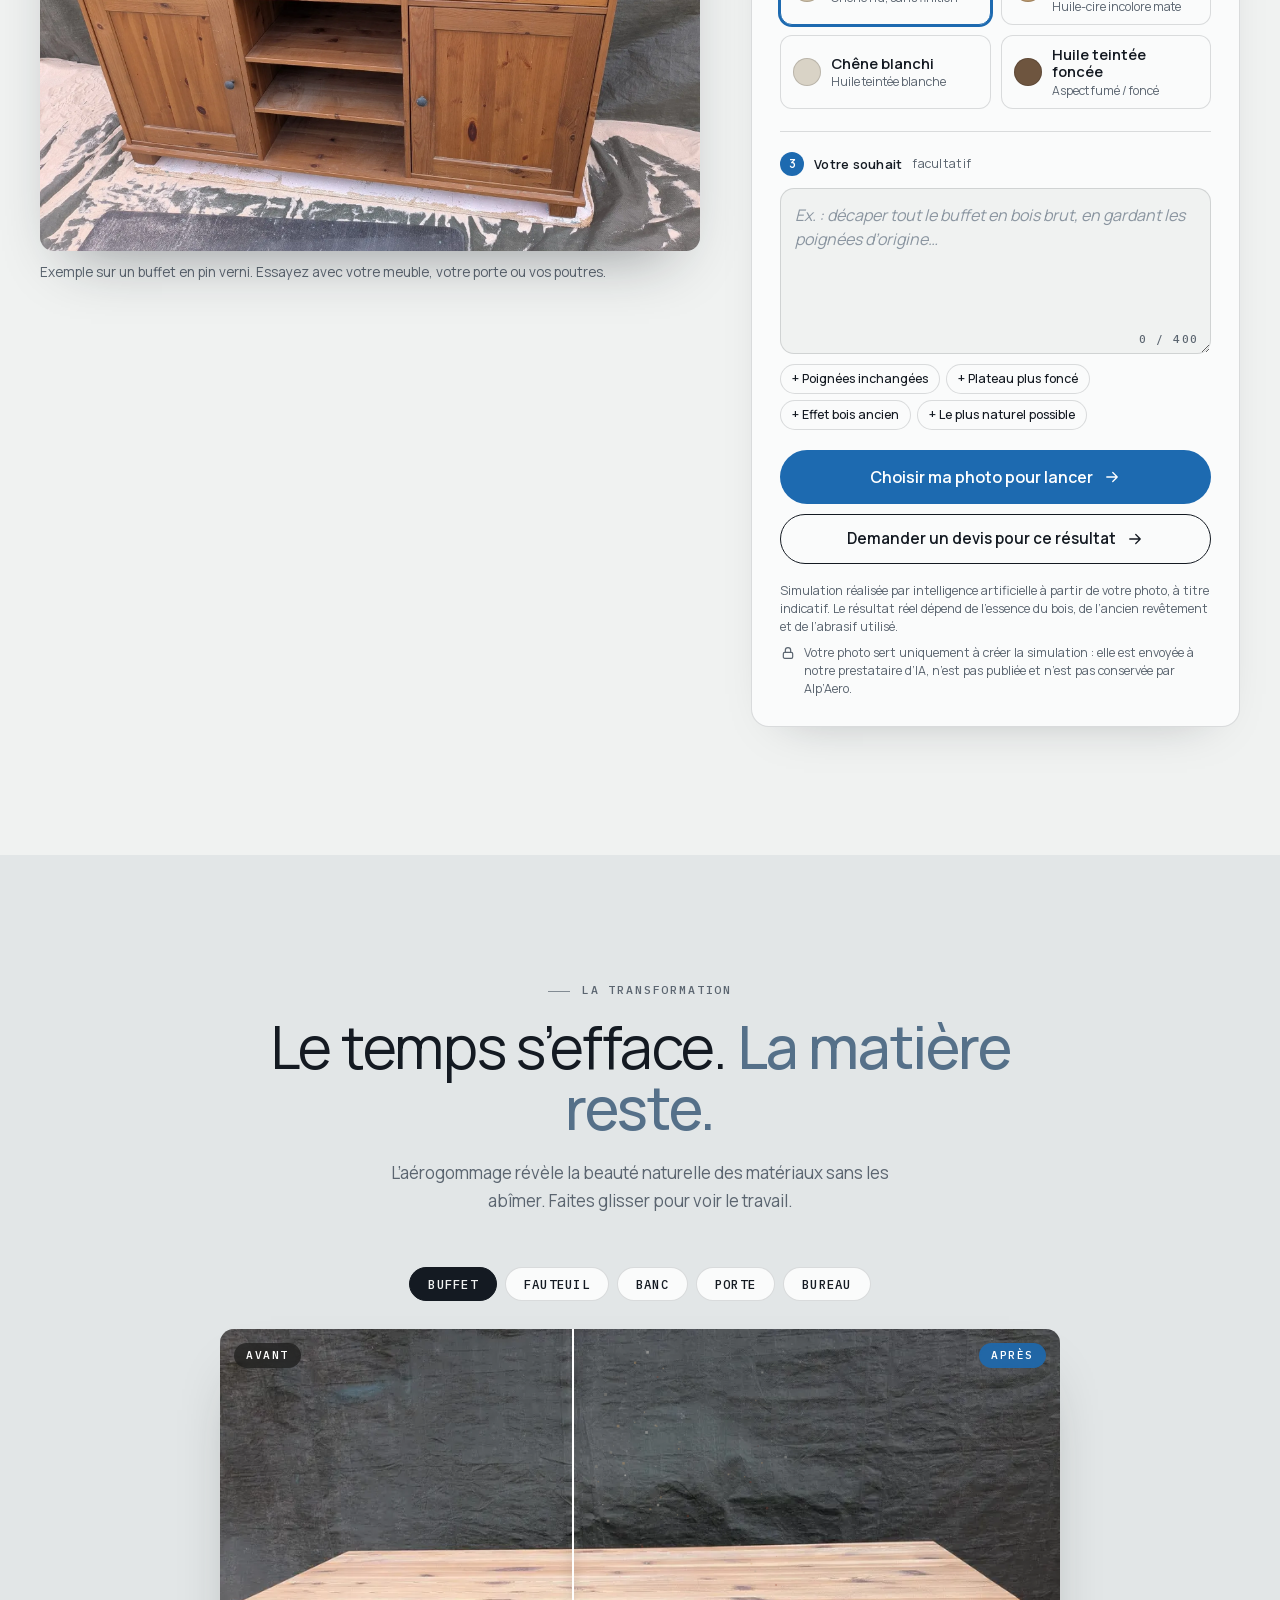
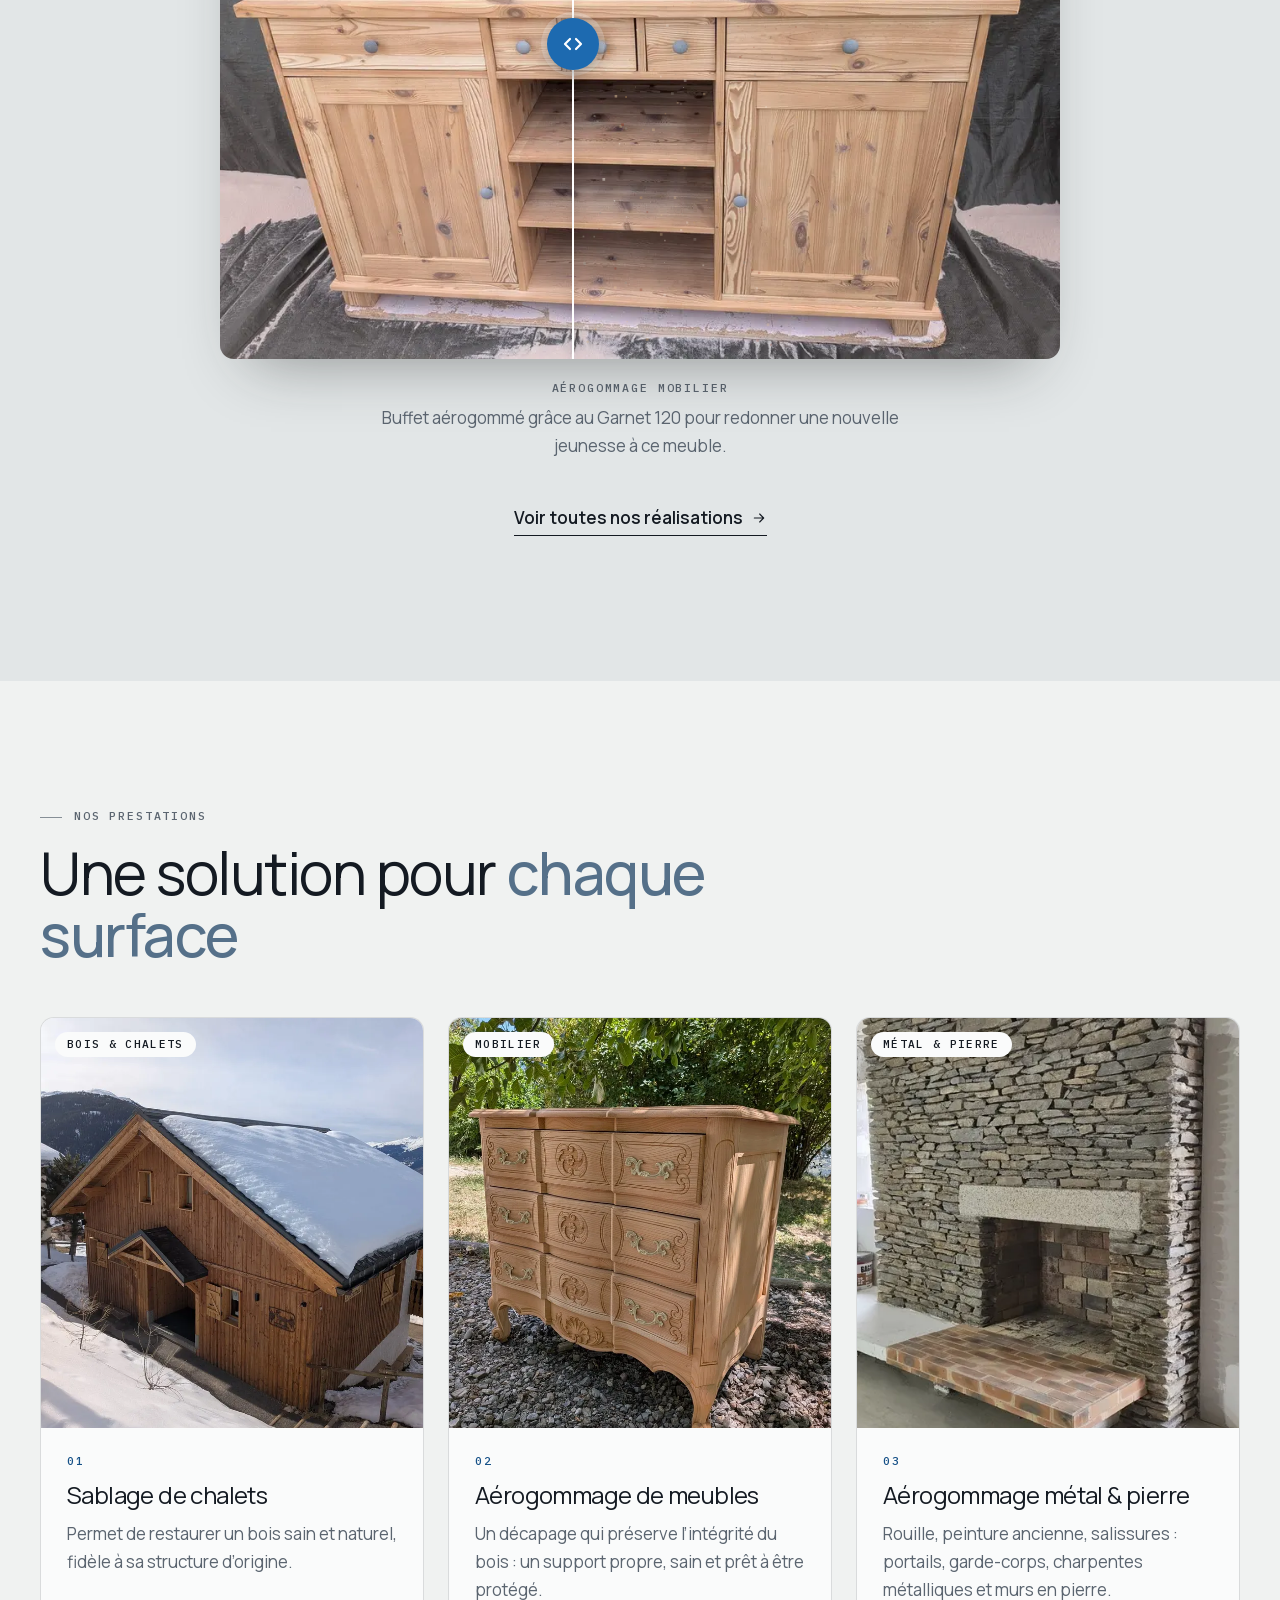
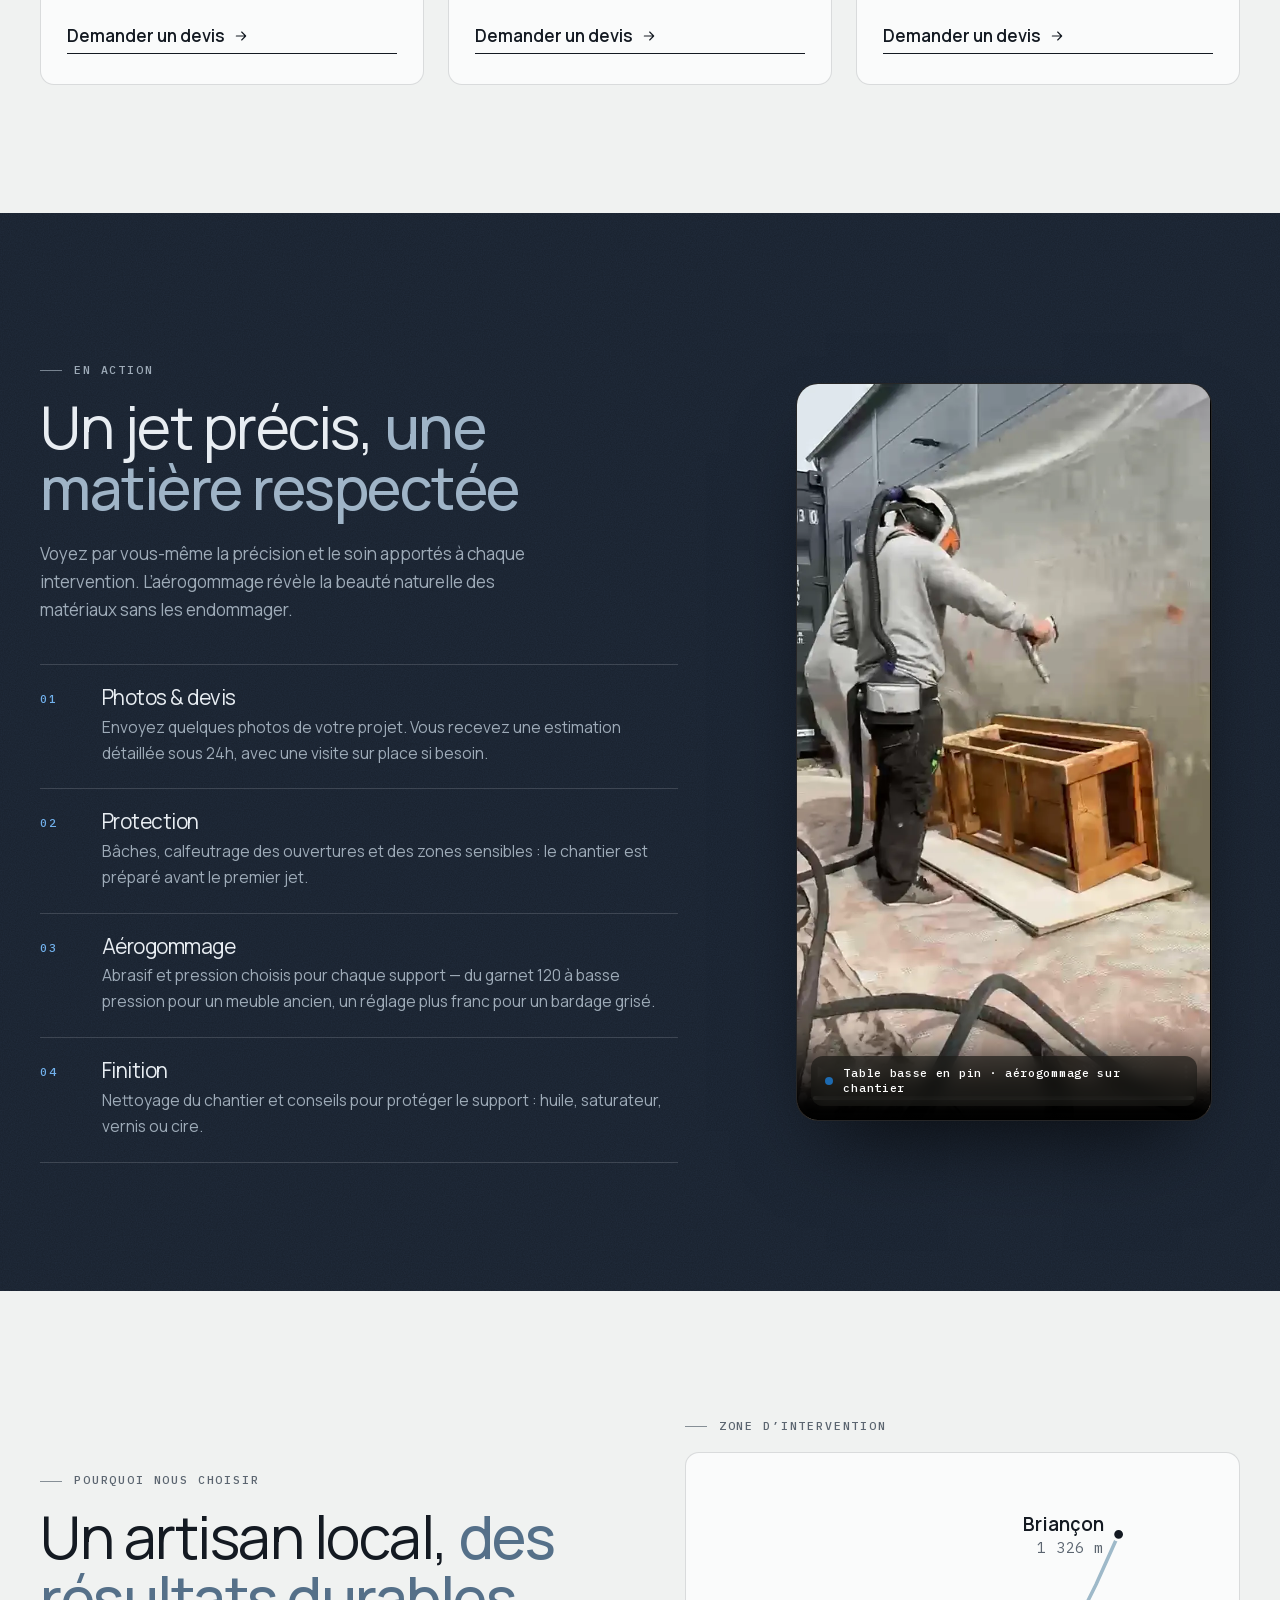
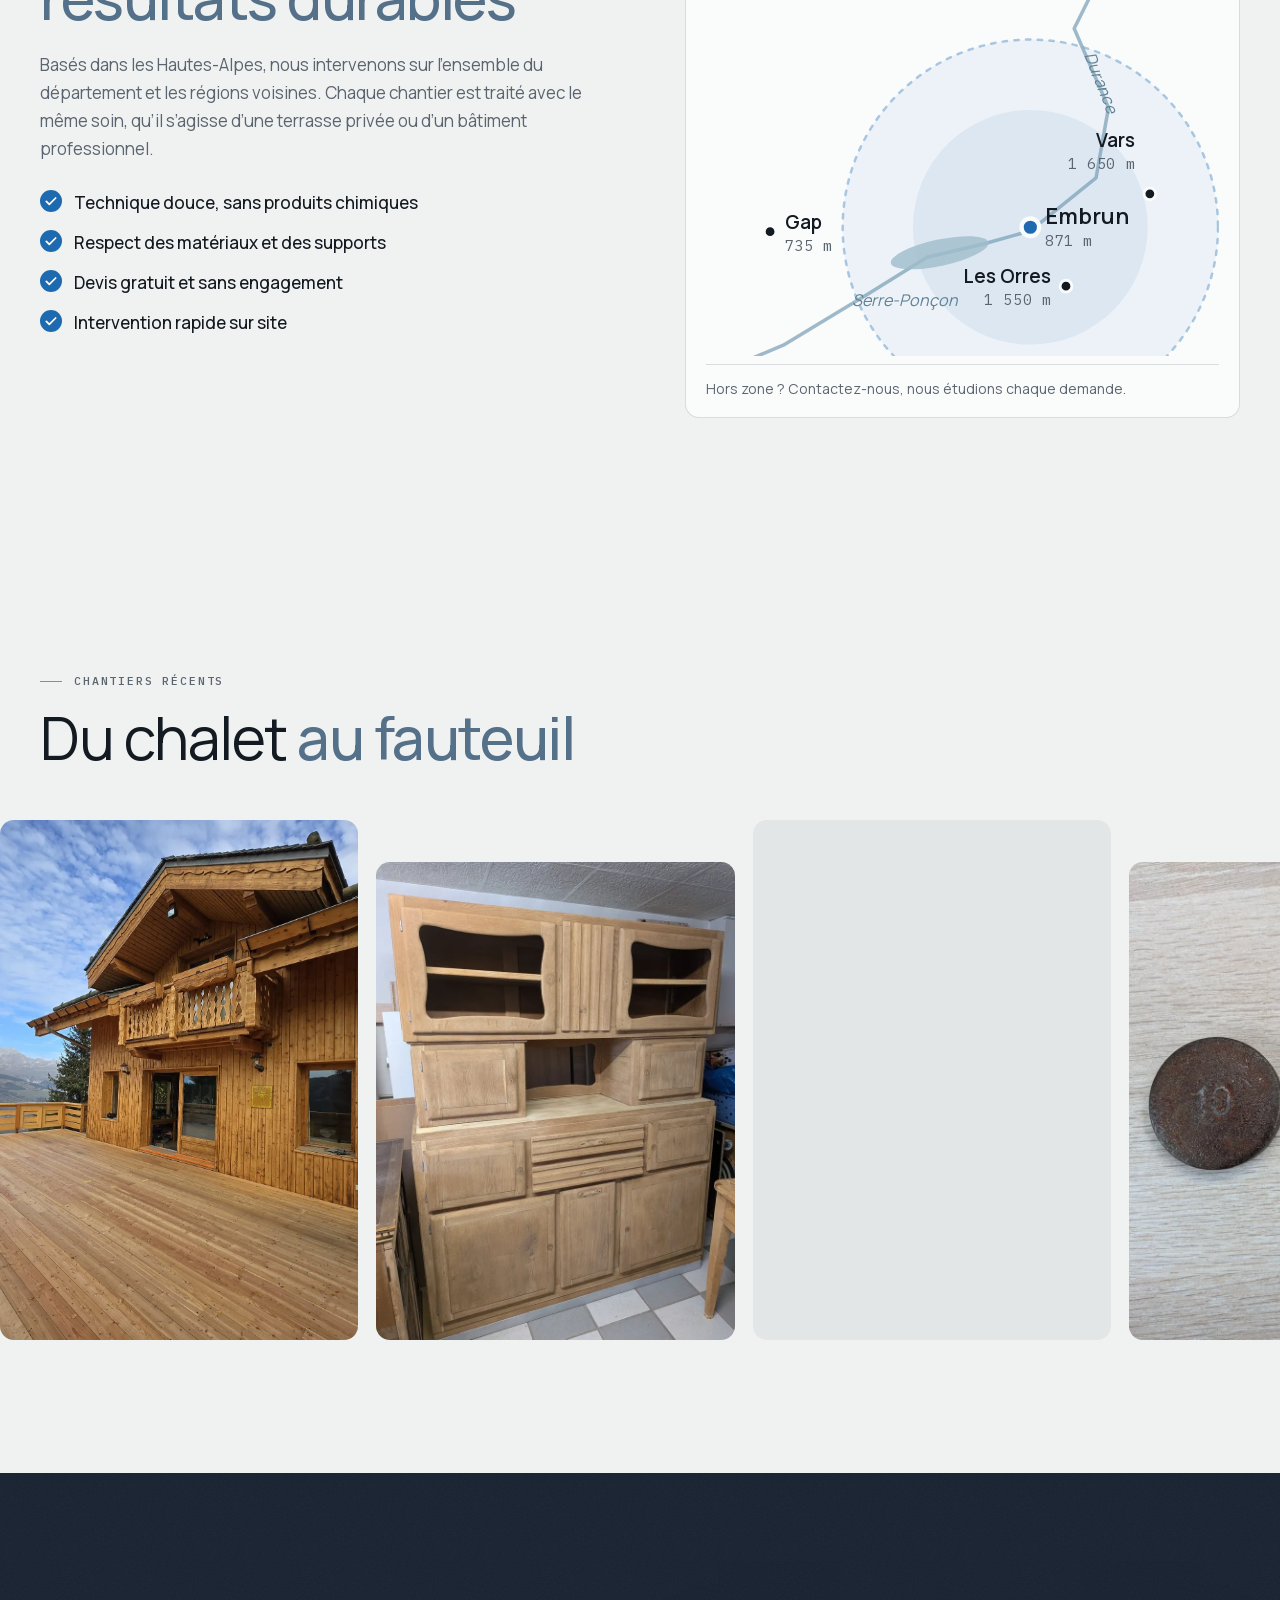
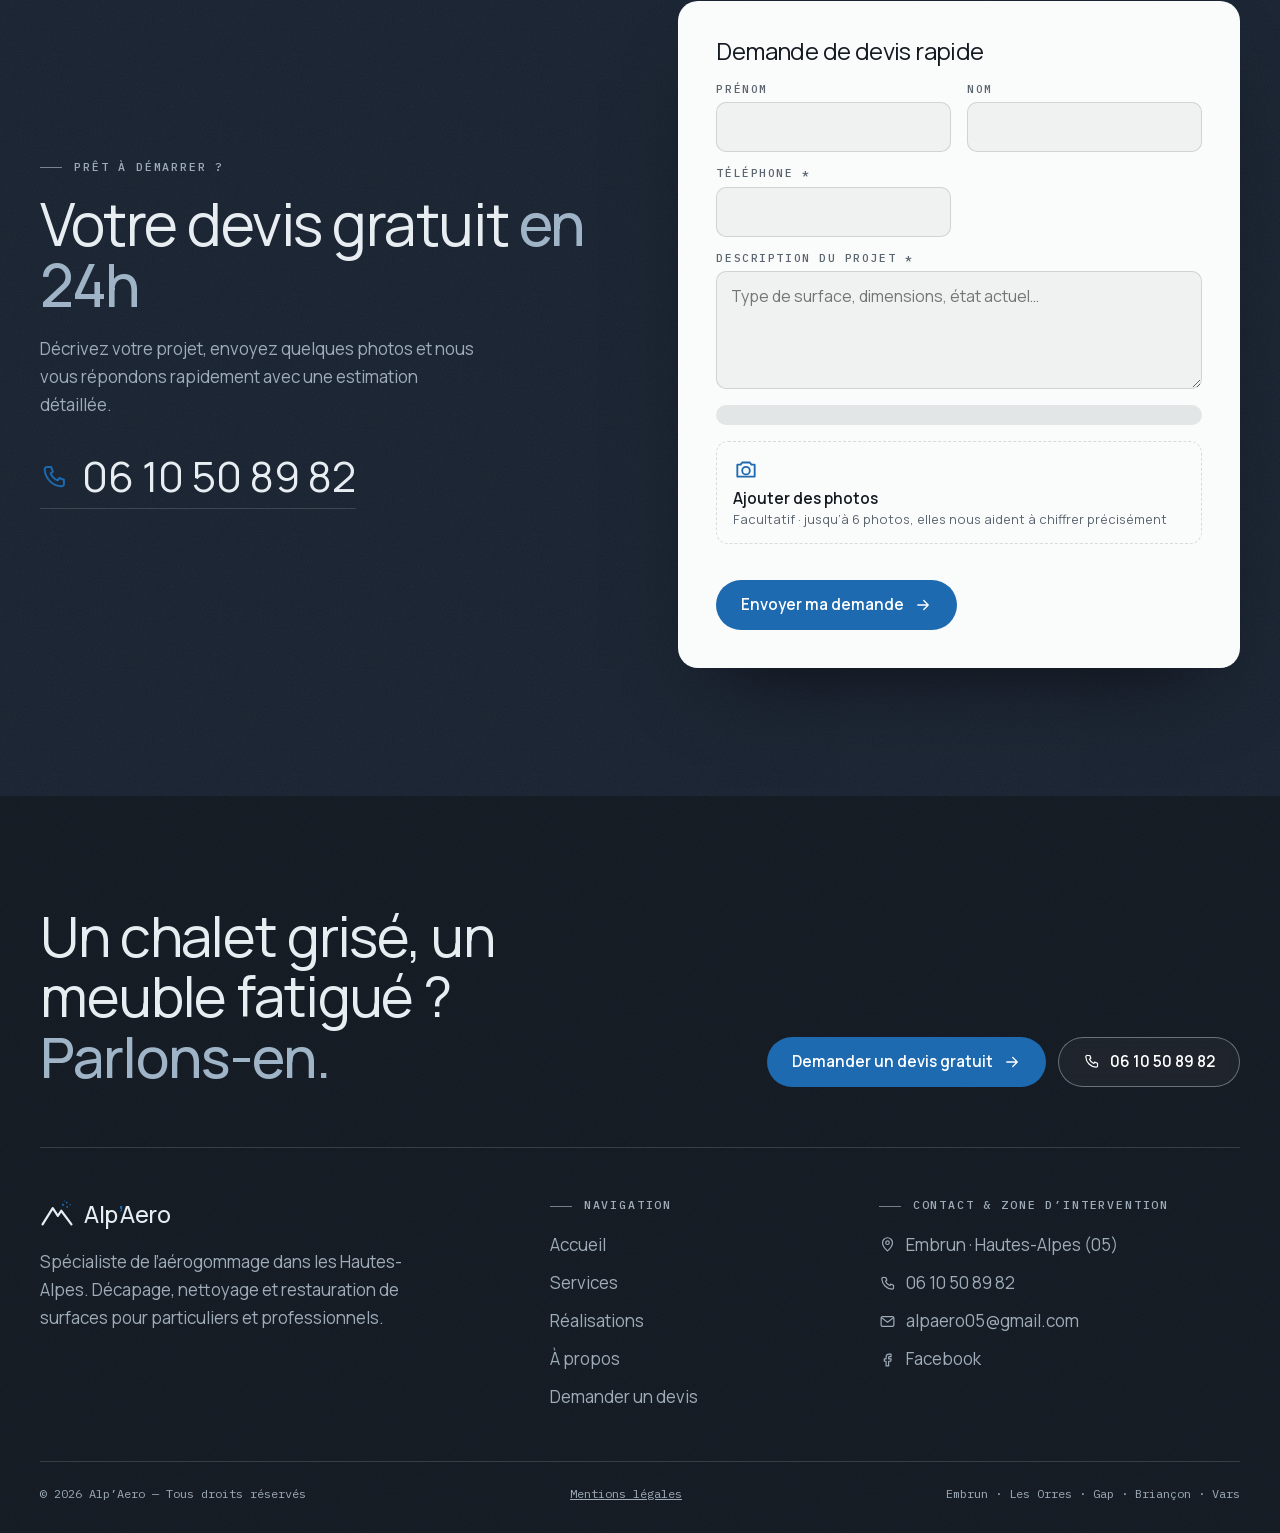
==== commit 3c548504: "Simulator: 3-step panel, larger wish box, finish-based placeholder, idea chips Co-Authored-By: Claud" ====
--- a/index.html
+++ b/index.html
@@ -23,39 +23,45 @@
 <a class="hero-tel" href="tel:+33610508982"><span class="dot"></span>Intervention dans les Hautes-Alpes et départements voisins <b>06 10 50 89 82 — Devis gratuit</b></a>
 </section><div class="ticker" aria-hidden="true"><div><span>Sablage de chalets</span><span>Aérogommage de meubles</span><span>Métal & pierre</span><span>Sans produits chimiques</span><span>Devis gratuit sous 24h</span><span>Hautes-Alpes</span><span>Sablage de chalets</span><span>Aérogommage de meubles</span><span>Métal & pierre</span><span>Sans produits chimiques</span><span>Devis gratuit sous 24h</span><span>Hautes-Alpes</span></div></div>
 <section class="sec simu" id="simulateur-chalet"><div class="wrap">
-<div class="sec-hd"><p class="k">Simulateur · Chalets & terrasses</p><h2>Simulez le sablage de <em>votre chalet</em></h2><p>Prenez en photo votre façade, votre terrasse ou vos balcons en bois, choisissez une finition et décrivez votre souhait : vous voyez votre chalet remis à neuf.</p></div>
-<div class="simu-box" data-simu data-src="assets/js/simu.js" data-worker="assets/js/simu-worker.js" data-demo="assets/img/chalet-terrasse-2000.webp" data-prestation="Sablage de chalets">
+<div class="sec-hd"><p class="k">Simulateur · Chalets & terrasses</p><h2>Simulez le sablage de <em>votre chalet</em></h2><p>Prenez en photo votre façade, votre terrasse ou vos balcons en bois, choisissez une finition et décrivez ce que vous voulez : vous voyez votre chalet remis à neuf.</p></div>
+<div class="simu-box" data-simu data-src="assets/js/simu.js" data-worker="assets/js/simu-worker.js" data-demo="assets/img/chalet-terrasse-2000.webp" data-prestation="Sablage de chalets" data-ph="{&quot;brut&quot;:&quot;Ex. : je voudrais tout le bardage en bois brut bien clair, mais garder les volets et la porte comme ils sont…&quot;,&quot;huile&quot;:&quot;Ex. : une huile naturelle chaude sur la façade et le balcon, avec le garde-corps un ton plus foncé…&quot;,&quot;blanchi&quot;:&quot;Ex. : un effet blanchi léger sur le bardage, plus marqué sur le garde-corps, les volets restent inchangés…&quot;,&quot;fonce&quot;:&quot;Ex. : une teinte foncée façon vieux chalet sur les poutres et le garde-corps, le bardage un peu plus clair…&quot;}">
 <figure class="simu-view"><div class="simu-stage" style="--ar:1000/750">
 <img class="simu-img" src="assets/img/chalet-terrasse-2000.webp" alt="Exemple de simulation : chalet et terrasse en bois après sablage" width="1000" height="750" loading="lazy" decoding="async">
 <span class="simu-badge">Exemple</span><span class="simu-spin"><span class="simu-prog">Simulation en cours…</span></span></div>
 <figcaption class="simu-cap">Exemple sur un chalet. Essayez avec votre façade, votre terrasse ou vos volets.</figcaption></figure>
 <div class="simu-side">
-<label class="btn btn-dark simu-up"><input type="file" accept="image/*" class="vh"><svg viewBox="0 0 24 24" aria-hidden="true"><path d="M4 8h3l1.5-2h7L17 8h3v11H4z"/><circle cx="12" cy="13.5" r="3.5"/></svg>Choisir ma photo</label>
-<p class="simu-k">Finition</p>
-<div class="simu-fin" role="group" aria-label="Choisir une finition"></div>
-<label class="simu-wish"><span>Votre souhait <small>(facultatif)</small></span><textarea rows="2" maxlength="240" placeholder="Ex. : garde-corps un peu plus foncé, volets inchangés…"></textarea></label>
-<button type="button" class="btn btn-o simu-go">Lancer la simulation</button>
+<div class="simu-step"><p class="simu-k"><span>1</span>Votre photo</p>
+<label class="btn btn-dark simu-up"><input type="file" accept="image/*" class="vh"><svg viewBox="0 0 24 24" aria-hidden="true"><path d="M4 8h3l1.5-2h7L17 8h3v11H4z"/><circle cx="12" cy="13.5" r="3.5"/></svg><span class="simu-up-t">Choisir ma photo</span></label></div>
+<div class="simu-step"><p class="simu-k"><span>2</span>Finition</p>
+<div class="simu-fin" role="group" aria-label="Choisir une finition"></div></div>
+<div class="simu-step"><label class="simu-k" for="simulateur-chalet-souhait"><span>3</span>Votre souhait <small>facultatif</small></label>
+<div class="simu-wish"><textarea id="simulateur-chalet-souhait" rows="5" maxlength="400" placeholder="Ex. : je voudrais tout le bardage en bois brut bien clair, mais garder les volets et la porte comme ils sont…"></textarea><span class="simu-count" aria-hidden="true">0 / 400</span></div>
+<div class="simu-chips" role="group" aria-label="Idées à ajouter"><button type="button">+ Volets inchangés</button><button type="button">+ Garde-corps plus foncé</button><button type="button">+ Bardage plus clair</button><button type="button">+ Terrasse comprise</button><button type="button">+ Aspect naturel, pas trop jaune</button></div></div>
+<button type="button" class="btn btn-o simu-go"><span class="simu-go-t">Lancer la simulation</span> <svg viewBox="0 0 24 24" aria-hidden="true"><path d="M5 12h14M13 6l6 6-6 6"/></svg></button>
 <p class="simu-status" role="status" hidden></p>
-<a class="btn btn-ghost simu-cta" href="devis/"><span>Demander un devis pour ce résultat</span> <svg viewBox="0 0 24 24" aria-hidden="true"><path d="M5 12h14M13 6l6 6-6 6"/></svg></a>
+<a class="btn simu-cta" href="devis/"><span>Demander un devis pour ce résultat</span> <svg viewBox="0 0 24 24" aria-hidden="true"><path d="M5 12h14M13 6l6 6-6 6"/></svg></a>
 <input name="site" class="vh" tabindex="-1" autocomplete="off" aria-hidden="true">
 <p class="simu-legal">Simulation réalisée par intelligence artificielle à partir de votre photo, à titre indicatif. Le résultat réel dépend de l’essence du bois, de l’ancien revêtement et de l’abrasif utilisé.</p>
 <p class="simu-priv"><svg viewBox="0 0 24 24" aria-hidden="true"><rect x="5" y="11" width="14" height="9" rx="2"/><path d="M8 11V8a4 4 0 0 1 8 0v3"/></svg>Votre photo sert uniquement à créer la simulation : elle est envoyée à notre prestataire d’IA, n’est pas publiée et n’est pas conservée par Alp’Aero.</p>
 </div></div></div></section>
 <section class="sec simu alt" id="simulateur-meuble"><div class="wrap">
-<div class="sec-hd"><p class="k">Simulateur · Meubles & boiseries</p><h2>Simulez l’aérogommage de <em>votre meuble</em></h2><p>Prenez en photo votre meuble, votre porte ou vos poutres, choisissez une finition et décrivez votre souhait : vous voyez le résultat après décapage.</p></div>
-<div class="simu-box" data-simu data-src="assets/js/simu.js" data-worker="assets/js/simu-worker.js" data-demo="assets/img/buffet-avant-2000.webp" data-prestation="Aérogommage de meubles">
+<div class="sec-hd"><p class="k">Simulateur · Meubles & boiseries</p><h2>Simulez l’aérogommage de <em>votre meuble</em></h2><p>Prenez en photo votre meuble, votre porte ou vos poutres, choisissez une finition et décrivez ce que vous voulez : vous voyez le résultat après décapage.</p></div>
+<div class="simu-box" data-simu data-src="assets/js/simu.js" data-worker="assets/js/simu-worker.js" data-demo="assets/img/buffet-avant-2000.webp" data-prestation="Aérogommage de meubles" data-ph="{&quot;brut&quot;:&quot;Ex. : décaper tout le buffet en bois brut, en gardant les poignées d’origine…&quot;,&quot;huile&quot;:&quot;Ex. : une huile naturelle sur le plateau, les côtés et les portes un peu plus clairs…&quot;,&quot;blanchi&quot;:&quot;Ex. : un effet chêne blanchi sur les portes, le plateau en bois naturel…&quot;,&quot;fonce&quot;:&quot;Ex. : le plateau en teinte foncée, les façades un ton plus clair, poignées noires…&quot;}">
 <figure class="simu-view"><div class="simu-stage" style="--ar:1000/750">
 <img class="simu-img" src="assets/img/buffet-avant-2000.webp" alt="Exemple de simulation : buffet en pin après aérogommage" width="1000" height="750" loading="lazy" decoding="async">
 <span class="simu-badge">Exemple</span><span class="simu-spin"><span class="simu-prog">Simulation en cours…</span></span></div>
 <figcaption class="simu-cap">Exemple sur un buffet en pin verni. Essayez avec votre meuble, votre porte ou vos poutres.</figcaption></figure>
 <div class="simu-side">
-<label class="btn btn-dark simu-up"><input type="file" accept="image/*" class="vh"><svg viewBox="0 0 24 24" aria-hidden="true"><path d="M4 8h3l1.5-2h7L17 8h3v11H4z"/><circle cx="12" cy="13.5" r="3.5"/></svg>Choisir ma photo</label>
-<p class="simu-k">Finition</p>
-<div class="simu-fin" role="group" aria-label="Choisir une finition"></div>
-<label class="simu-wish"><span>Votre souhait <small>(facultatif)</small></span><textarea rows="2" maxlength="240" placeholder="Ex. : plateau plus clair, poignées en métal noir…"></textarea></label>
-<button type="button" class="btn btn-o simu-go">Lancer la simulation</button>
+<div class="simu-step"><p class="simu-k"><span>1</span>Votre photo</p>
+<label class="btn btn-dark simu-up"><input type="file" accept="image/*" class="vh"><svg viewBox="0 0 24 24" aria-hidden="true"><path d="M4 8h3l1.5-2h7L17 8h3v11H4z"/><circle cx="12" cy="13.5" r="3.5"/></svg><span class="simu-up-t">Choisir ma photo</span></label></div>
+<div class="simu-step"><p class="simu-k"><span>2</span>Finition</p>
+<div class="simu-fin" role="group" aria-label="Choisir une finition"></div></div>
+<div class="simu-step"><label class="simu-k" for="simulateur-meuble-souhait"><span>3</span>Votre souhait <small>facultatif</small></label>
+<div class="simu-wish"><textarea id="simulateur-meuble-souhait" rows="5" maxlength="400" placeholder="Ex. : décaper tout le buffet en bois brut, en gardant les poignées d’origine…"></textarea><span class="simu-count" aria-hidden="true">0 / 400</span></div>
+<div class="simu-chips" role="group" aria-label="Idées à ajouter"><button type="button">+ Poignées inchangées</button><button type="button">+ Plateau plus foncé</button><button type="button">+ Effet bois ancien</button><button type="button">+ Le plus naturel possible</button></div></div>
+<button type="button" class="btn btn-o simu-go"><span class="simu-go-t">Lancer la simulation</span> <svg viewBox="0 0 24 24" aria-hidden="true"><path d="M5 12h14M13 6l6 6-6 6"/></svg></button>
 <p class="simu-status" role="status" hidden></p>
-<a class="btn btn-ghost simu-cta" href="devis/"><span>Demander un devis pour ce résultat</span> <svg viewBox="0 0 24 24" aria-hidden="true"><path d="M5 12h14M13 6l6 6-6 6"/></svg></a>
+<a class="btn simu-cta" href="devis/"><span>Demander un devis pour ce résultat</span> <svg viewBox="0 0 24 24" aria-hidden="true"><path d="M5 12h14M13 6l6 6-6 6"/></svg></a>
 <input name="site" class="vh" tabindex="-1" autocomplete="off" aria-hidden="true">
 <p class="simu-legal">Simulation réalisée par intelligence artificielle à partir de votre photo, à titre indicatif. Le résultat réel dépend de l’essence du bois, de l’ancien revêtement et de l’abrasif utilisé.</p>
 <p class="simu-priv"><svg viewBox="0 0 24 24" aria-hidden="true"><rect x="5" y="11" width="14" height="9" rx="2"/><path d="M8 11V8a4 4 0 0 1 8 0v3"/></svg>Votre photo sert uniquement à créer la simulation : elle est envoyée à notre prestataire d’IA, n’est pas publiée et n’est pas conservée par Alp’Aero.</p>
--- a/assets/css/site.css
+++ b/assets/css/site.css
@@ -423,3 +423,31 @@
 @media (max-width:900px){.simu-view{width:min(100%,calc(62svh * var(--ar,4/3)));margin-inline:auto}}
 .simu .simu-cta{border:1.5px solid var(--ink);color:var(--ink);background:transparent;backdrop-filter:none}
 .simu .simu-cta:hover{background:var(--ink);color:var(--paper)}
+
+/* ---------- simulateur v3 : panneau en 3 étapes, grand champ « souhait », idées rapides ---------- */
+.simu-box{grid-template-columns:minmax(0,1.35fr) minmax(320px,1fr)}
+.simu-side{background:var(--card);border:1px solid var(--line);border-radius:18px;padding:clamp(18px,2.4vw,28px);box-shadow:0 20px 50px -35px rgba(20,26,34,.35)}
+.simu-step+.simu-step{margin-top:22px;padding-top:20px;border-top:1px solid var(--line)}
+.simu-side .simu-k{display:flex;align-items:center;gap:10px;margin:0 0 12px;font:600 .8rem/1.2 var(--sans);letter-spacing:.02em;text-transform:none;color:var(--ink)}
+.simu-side .simu-k span{flex:none;display:grid;place-items:center;width:24px;height:24px;border-radius:50%;background:var(--orange);color:#fff;font:600 .75rem/1 var(--sans)}
+.simu-side .simu-k small{font-weight:400;color:var(--muted);font-size:.78rem}
+.simu-side .simu-up{margin:0;width:100%}
+[data-simu]:not(.is-photo) .simu-go,[data-simu]:not(.is-photo) .simu-wish{display:block}
+[data-simu]:not(.is-photo) .simu-go{display:inline-flex}
+.simu-side .simu-wish{position:relative;display:block;margin:0}
+.simu-side .simu-wish textarea{display:block;width:100%;min-height:132px;padding:14px 14px 30px;font:400 1rem/1.5 var(--sans);color:var(--ink);background:var(--paper);border:1.5px solid var(--line);border-radius:14px;resize:vertical;transition:border-color .2s,box-shadow .2s,background .2s}
+.simu-side .simu-wish textarea::placeholder{color:#8a95a0;font-style:italic}
+.simu-side .simu-wish textarea:focus{outline:none;background:#fff;border-color:var(--orange);box-shadow:0 0 0 4px rgba(29,106,176,.14)}
+.simu-count{position:absolute;right:12px;bottom:9px;font:500 .7rem/1 var(--mono);color:var(--muted);pointer-events:none}
+.simu-count.is-near{color:#a4321d}
+.simu-chips{display:flex;flex-wrap:wrap;gap:6px;margin-top:10px}
+.simu-chips button{padding:7px 11px;border:1px solid var(--line);border-radius:999px;background:var(--card);font:500 .78rem/1.1 var(--sans);color:var(--ink);cursor:pointer;transition:border-color .2s,background .2s,color .2s}
+.simu-chips button:hover{border-color:var(--orange);color:var(--orange)}
+.simu-chips button.is-on{background:var(--orange);border-color:var(--orange);color:#fff}
+.simu-side .simu-go{width:100%;justify-content:center;margin-top:20px;min-height:54px;font-size:1rem}
+.simu-side .simu-go svg{width:18px;height:18px}
+.simu .simu-cta{width:100%;justify-content:center;margin-top:10px;border:1.5px solid var(--ink);color:var(--ink);background:transparent}
+.simu .simu-cta:hover{background:var(--ink);color:var(--paper)}
+.simu-side .simu-legal{margin-top:18px}
+@media (max-width:900px){.simu-box{grid-template-columns:1fr}.simu-side{padding:18px}}
+.simu-chips button.is-on,.simu-chips button.is-on:hover{background:var(--orange);border-color:var(--orange);color:#fff}
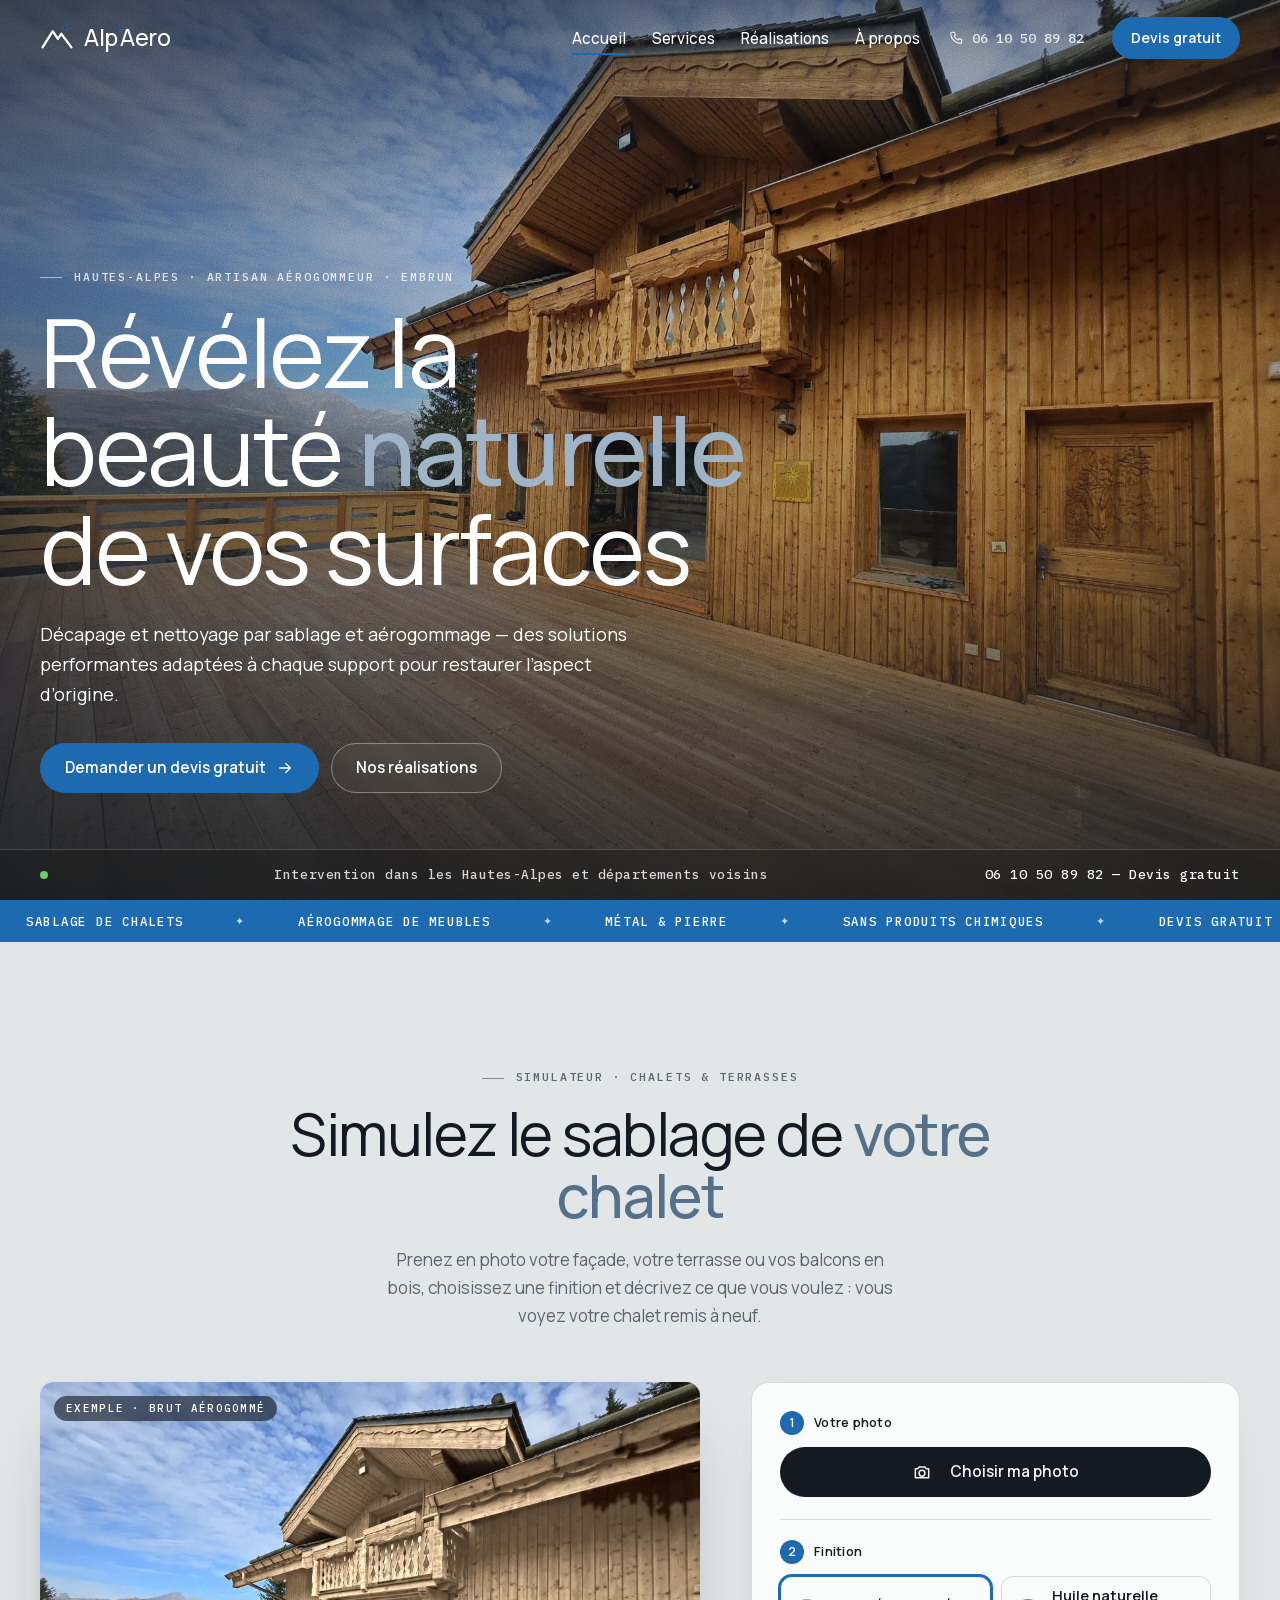
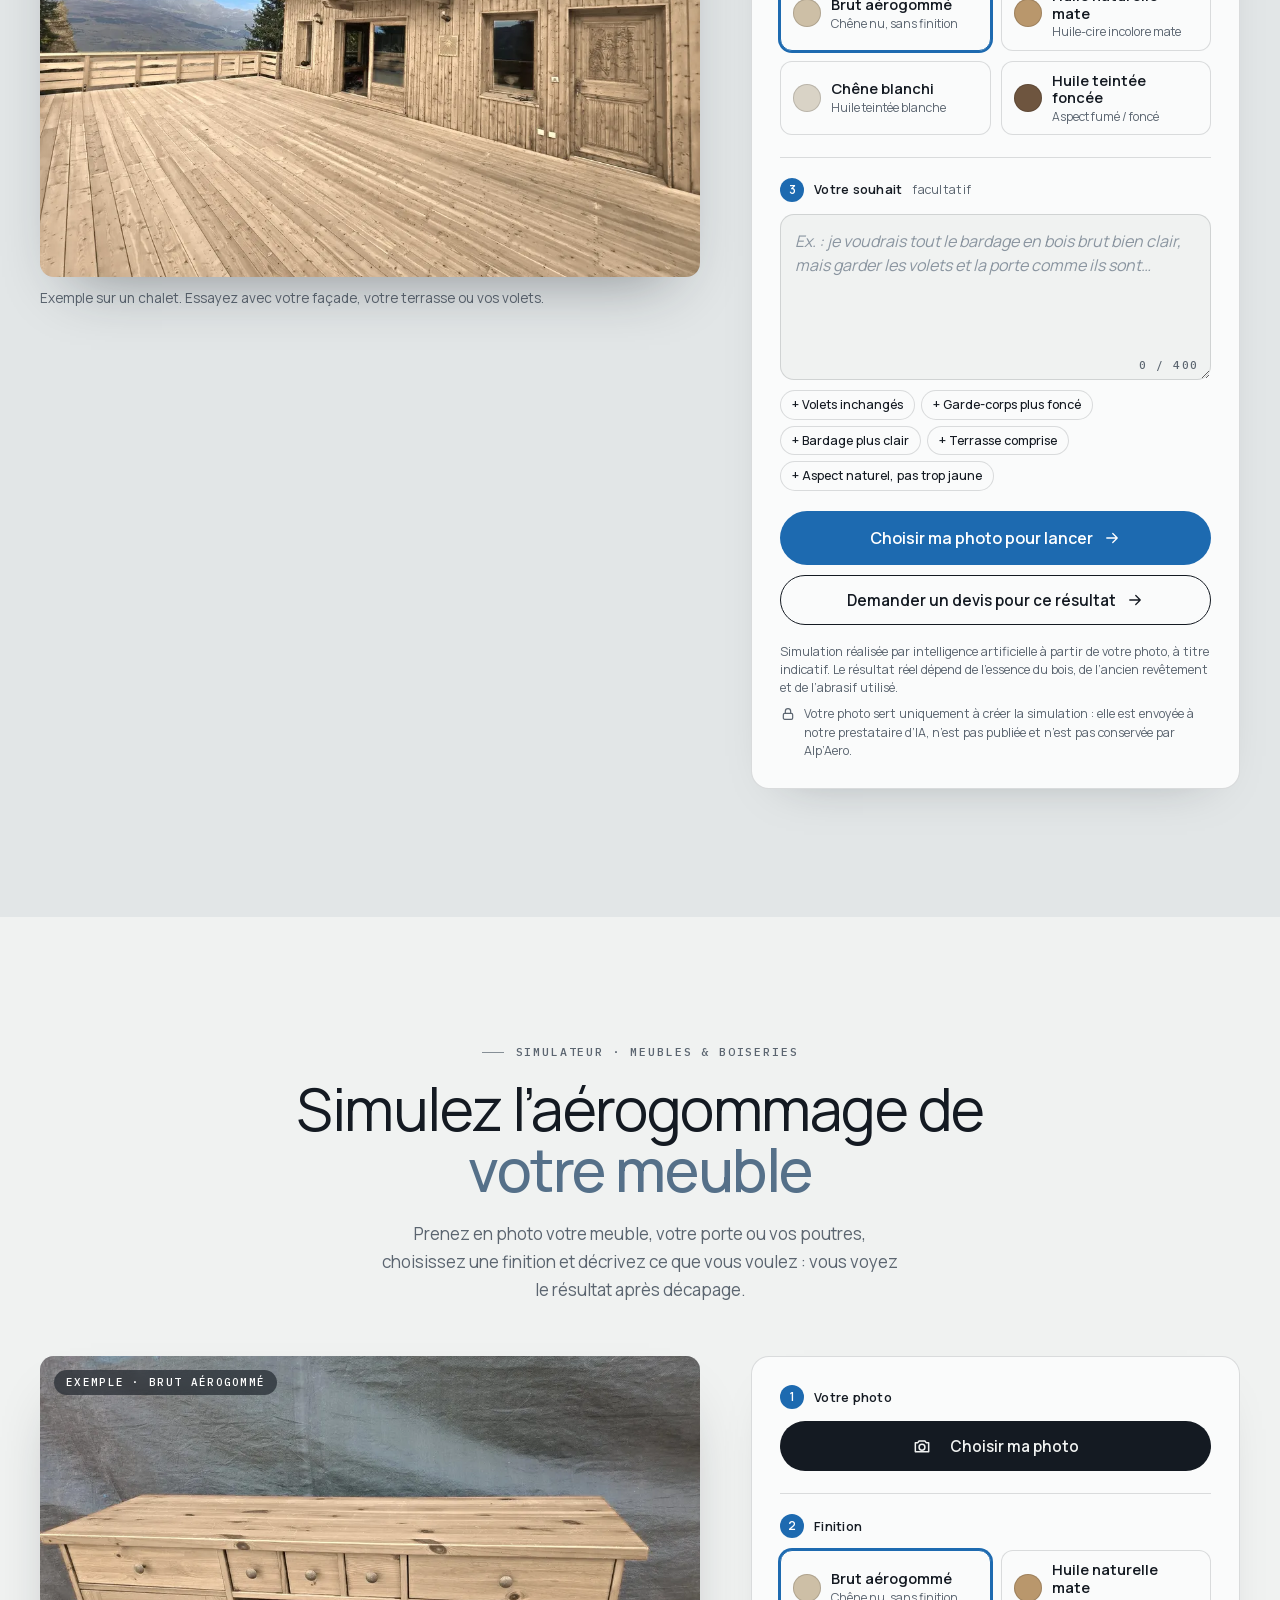
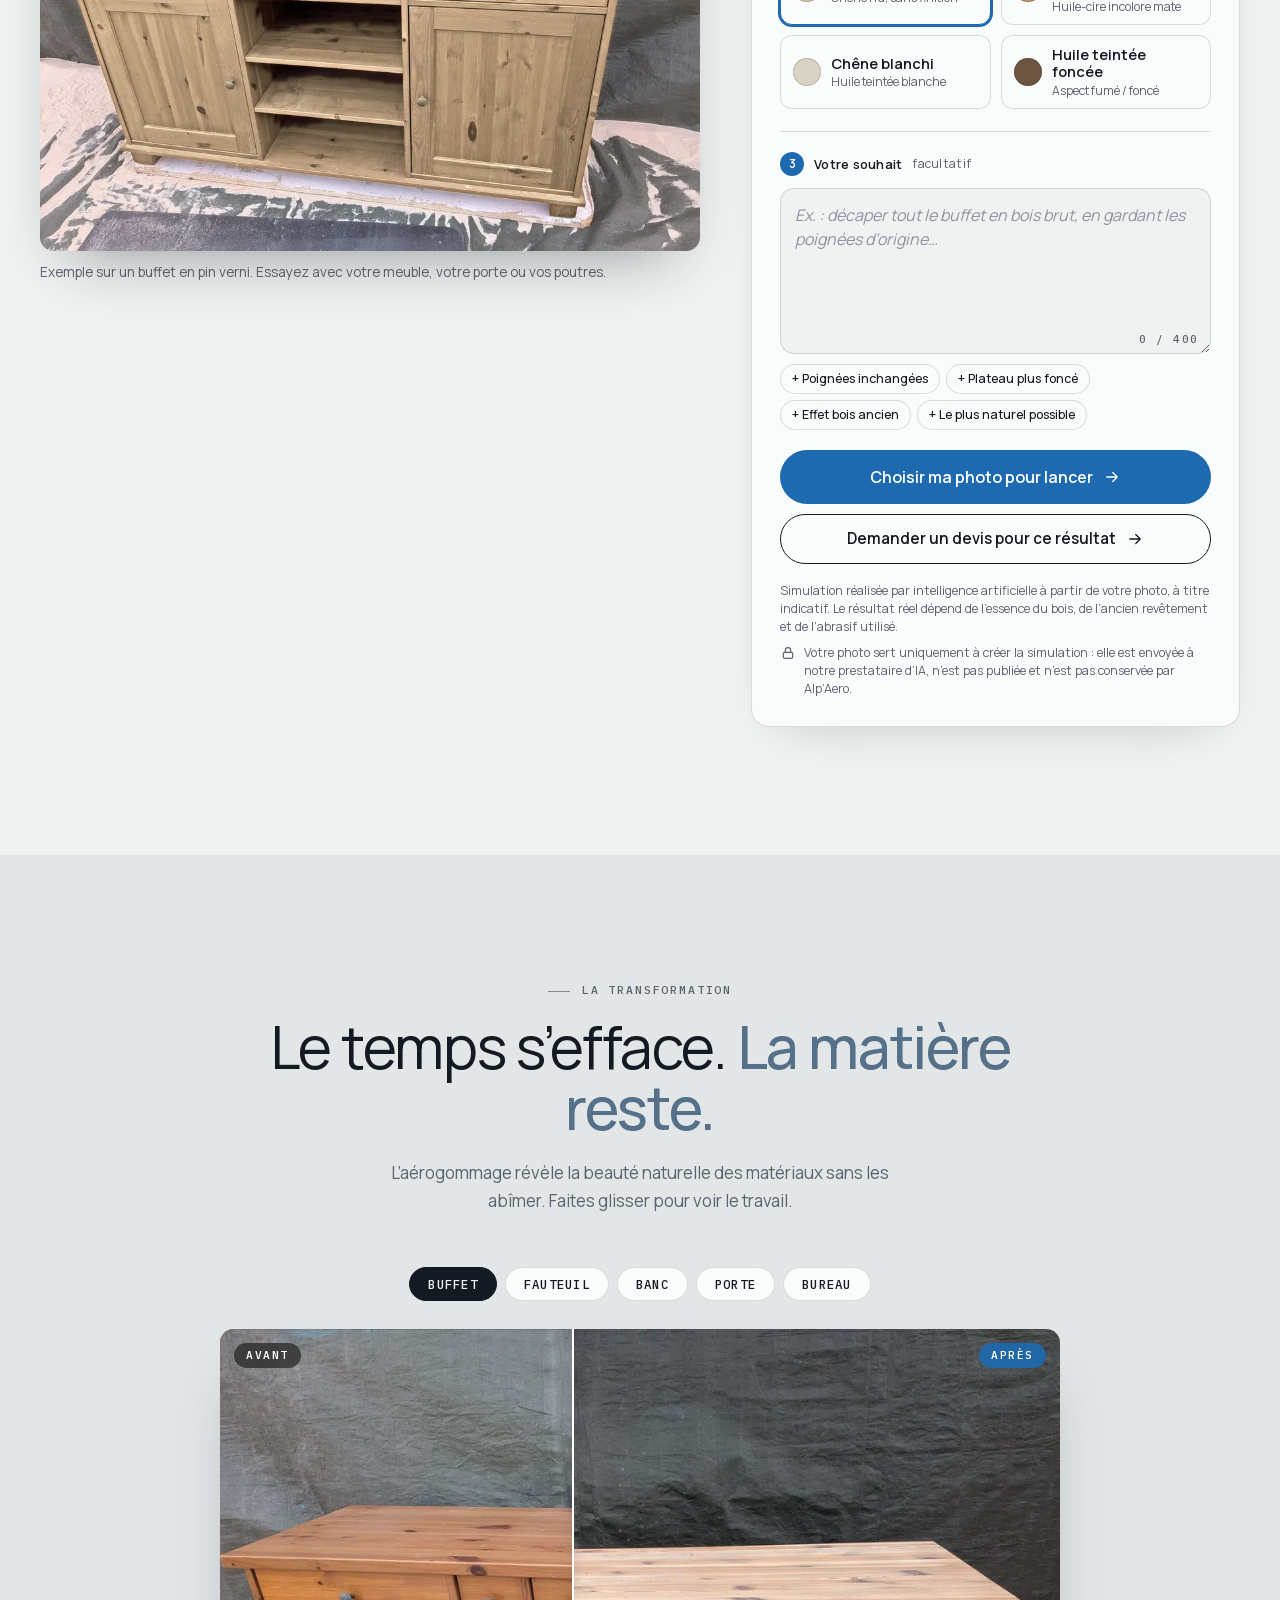
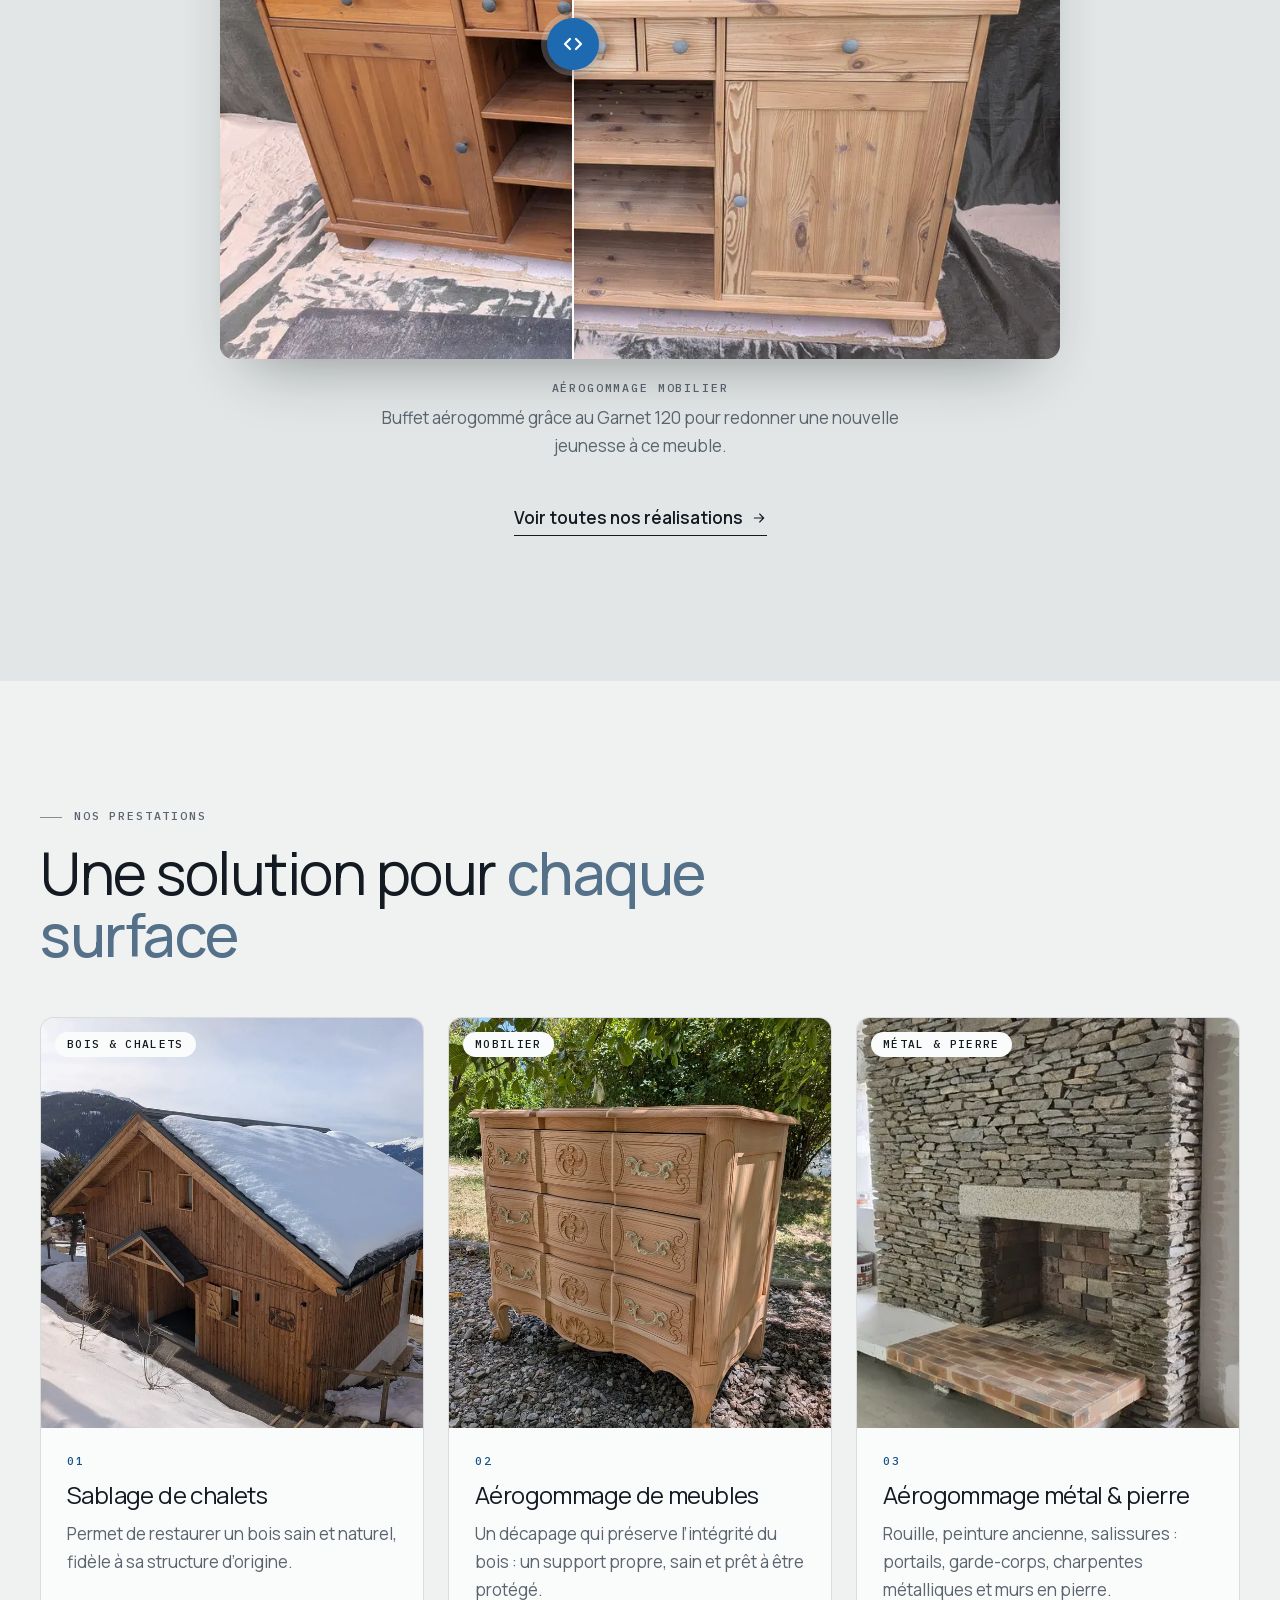
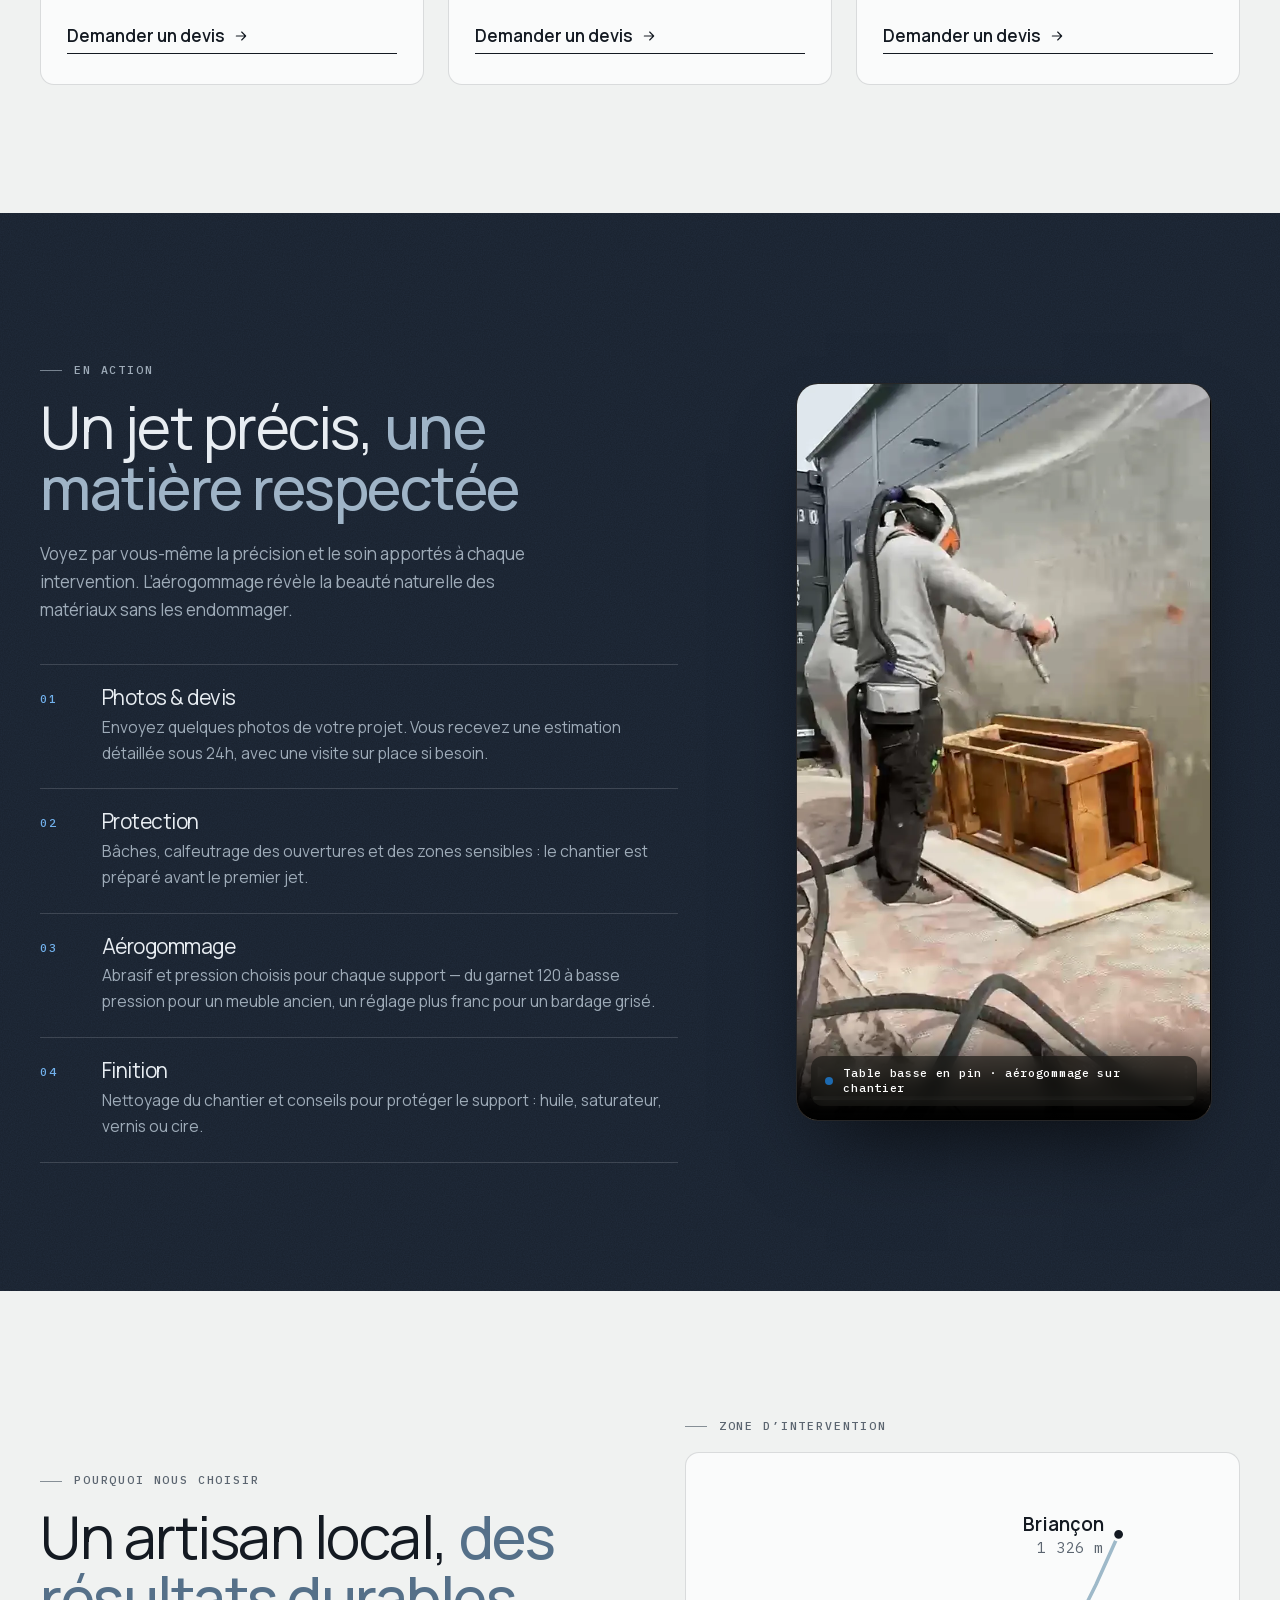
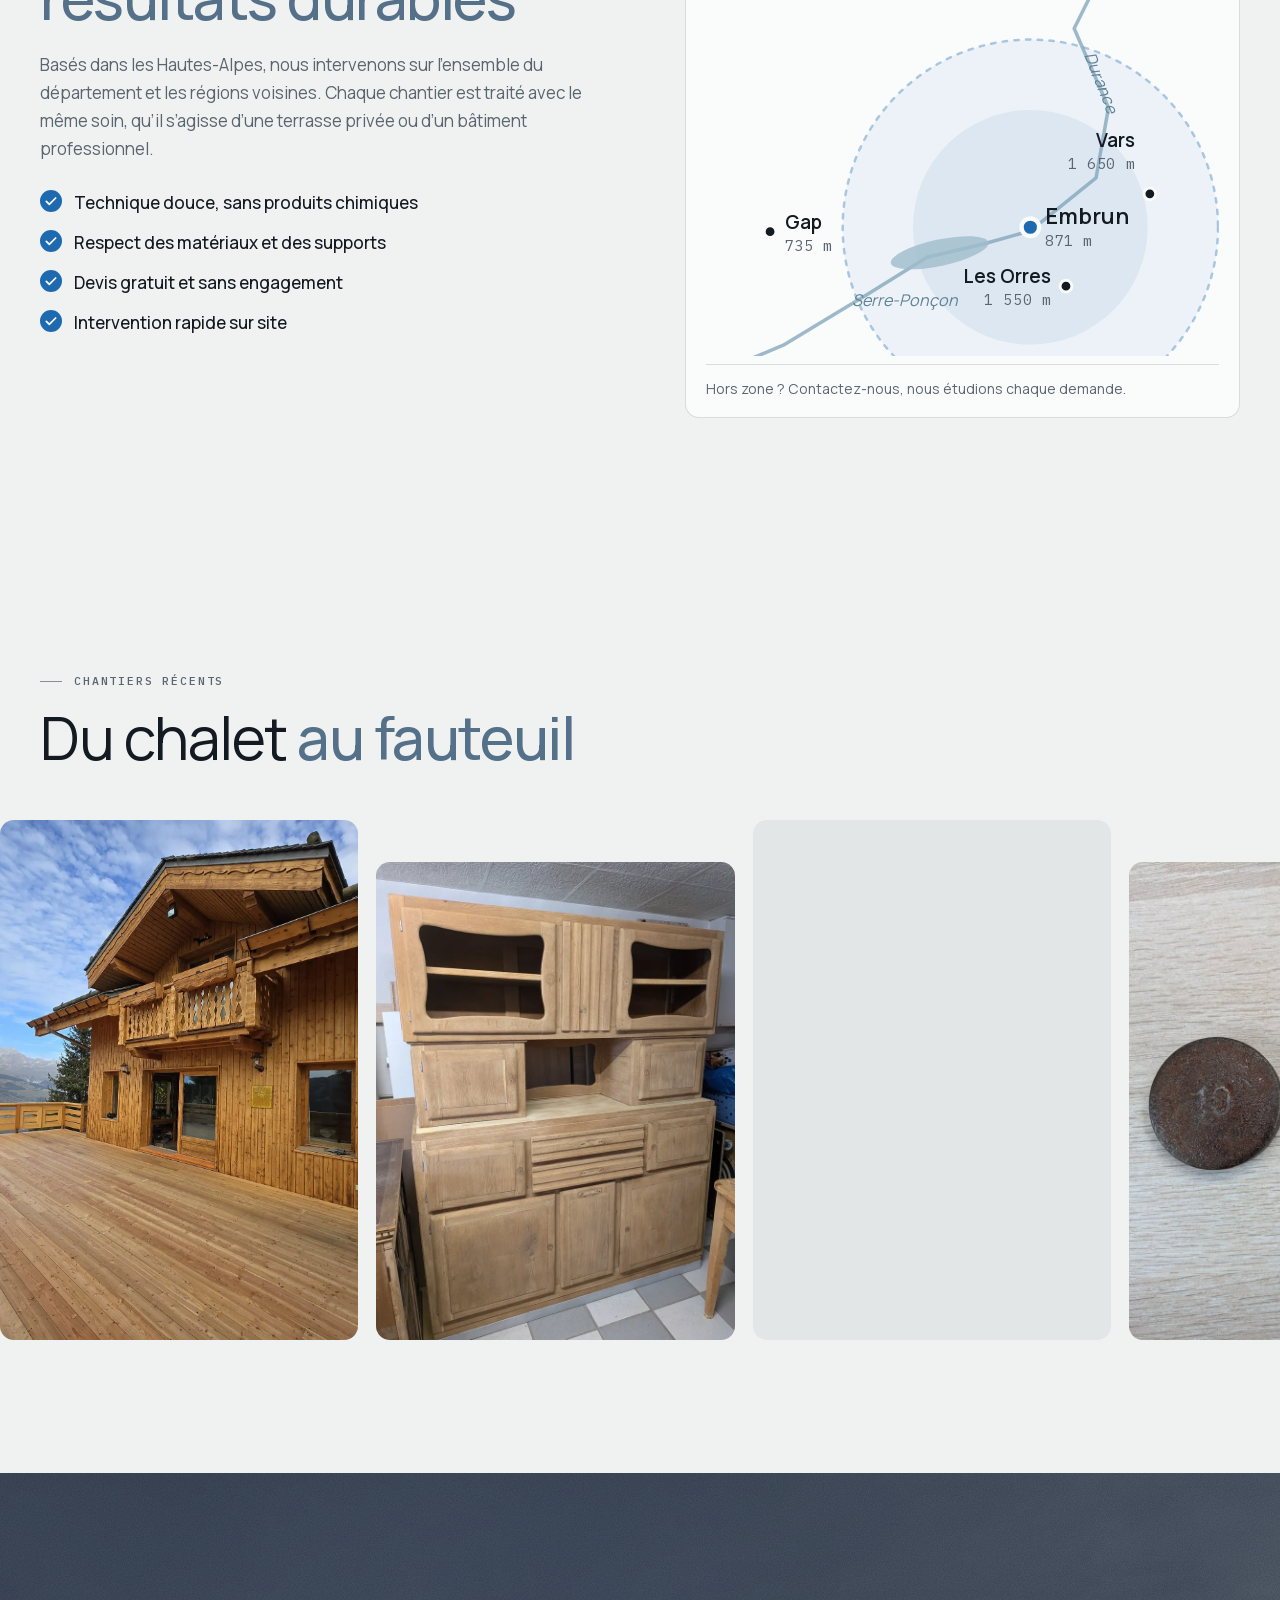
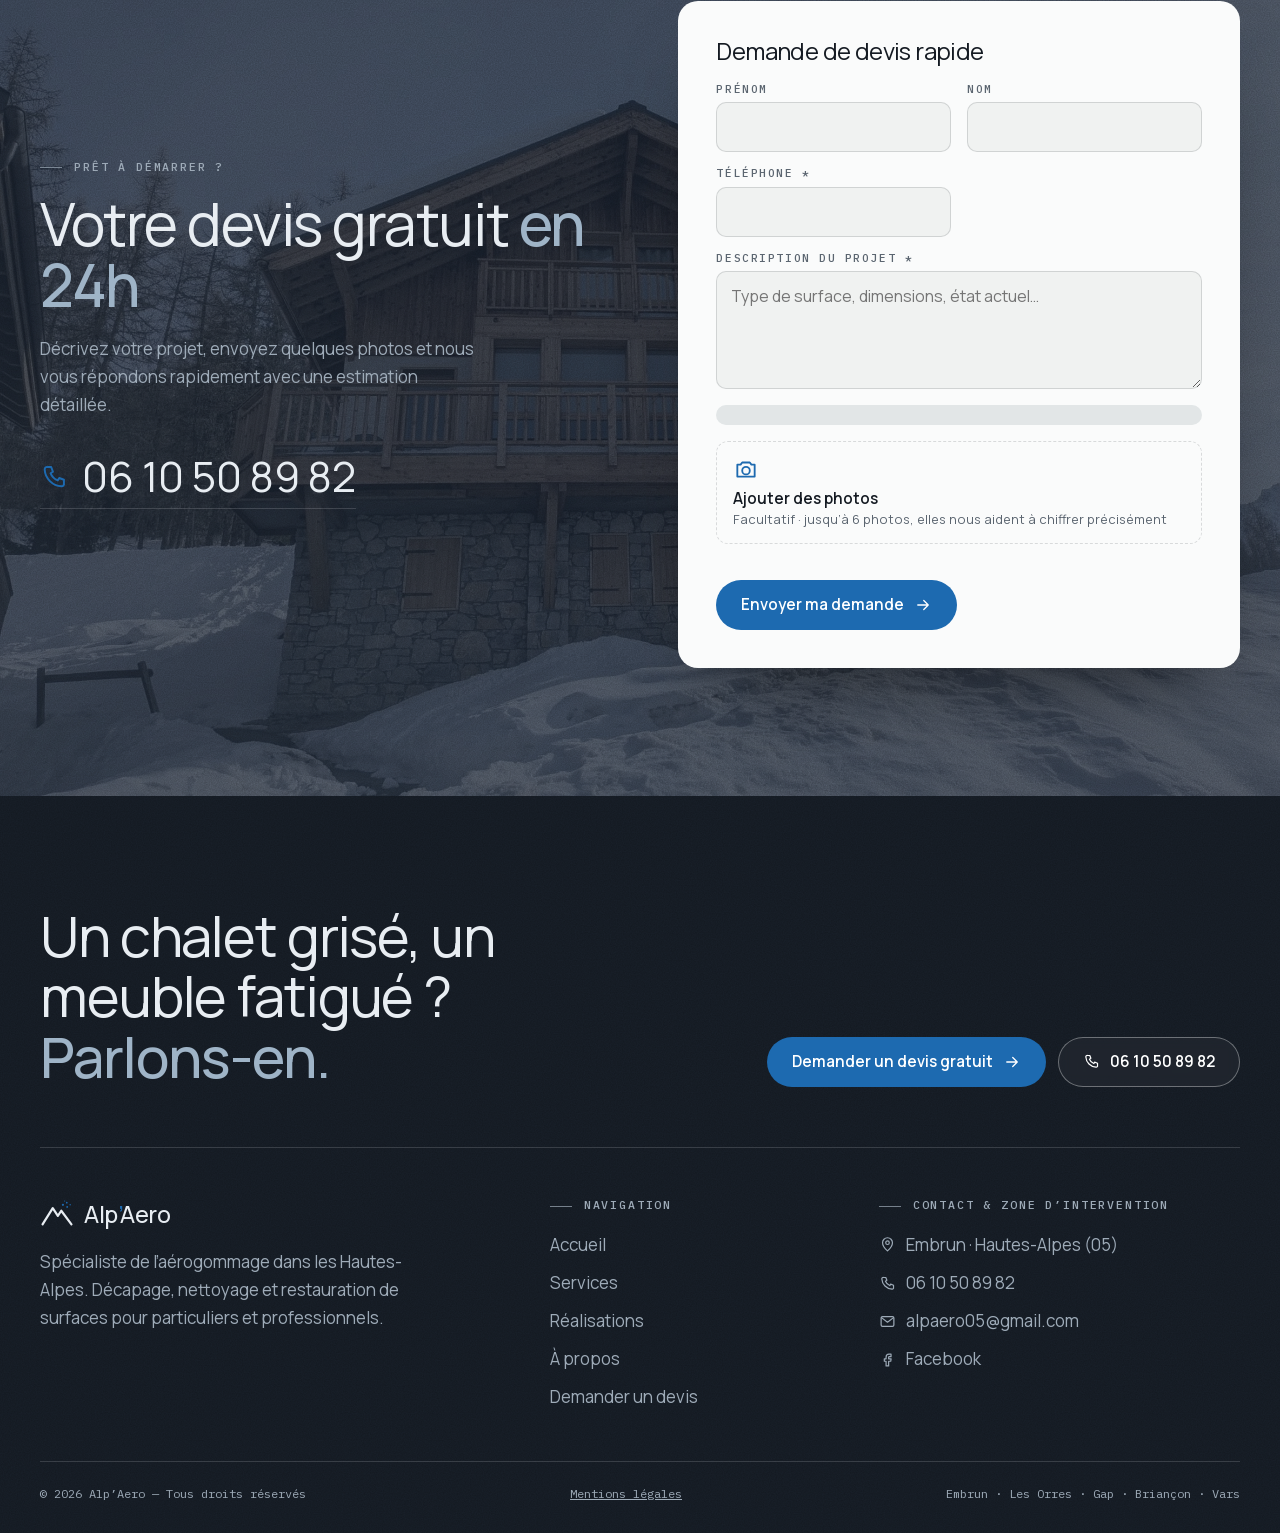
==== commit 82c85bf4: "Retouched demo images for the four finishes (chalet and furniture) Co-Authored-By: Claude Opus 5.5 <" ====
--- a/index.html
+++ b/index.html
@@ -24,10 +24,10 @@
 </section><div class="ticker" aria-hidden="true"><div><span>Sablage de chalets</span><span>Aérogommage de meubles</span><span>Métal & pierre</span><span>Sans produits chimiques</span><span>Devis gratuit sous 24h</span><span>Hautes-Alpes</span><span>Sablage de chalets</span><span>Aérogommage de meubles</span><span>Métal & pierre</span><span>Sans produits chimiques</span><span>Devis gratuit sous 24h</span><span>Hautes-Alpes</span></div></div>
 <section class="sec simu" id="simulateur-chalet"><div class="wrap">
 <div class="sec-hd"><p class="k">Simulateur · Chalets & terrasses</p><h2>Simulez le sablage de <em>votre chalet</em></h2><p>Prenez en photo votre façade, votre terrasse ou vos balcons en bois, choisissez une finition et décrivez ce que vous voulez : vous voyez votre chalet remis à neuf.</p></div>
-<div class="simu-box" data-simu data-src="assets/js/simu.js" data-worker="assets/js/simu-worker.js" data-demo="assets/img/chalet-terrasse-2000.webp" data-prestation="Sablage de chalets" data-ph="{&quot;brut&quot;:&quot;Ex. : je voudrais tout le bardage en bois brut bien clair, mais garder les volets et la porte comme ils sont…&quot;,&quot;huile&quot;:&quot;Ex. : une huile naturelle chaude sur la façade et le balcon, avec le garde-corps un ton plus foncé…&quot;,&quot;blanchi&quot;:&quot;Ex. : un effet blanchi léger sur le bardage, plus marqué sur le garde-corps, les volets restent inchangés…&quot;,&quot;fonce&quot;:&quot;Ex. : une teinte foncée façon vieux chalet sur les poutres et le garde-corps, le bardage un peu plus clair…&quot;}">
+<div class="simu-box" data-simu data-src="assets/js/simu.js" data-worker="assets/js/simu-worker.js" data-demo="assets/img/chalet-terrasse-2000.webp" data-prestation="Sablage de chalets" data-ph="{&quot;brut&quot;:&quot;Ex. : je voudrais tout le bardage en bois brut bien clair, mais garder les volets et la porte comme ils sont…&quot;,&quot;huile&quot;:&quot;Ex. : une huile naturelle chaude sur la façade et le balcon, avec le garde-corps un ton plus foncé…&quot;,&quot;blanchi&quot;:&quot;Ex. : un effet blanchi léger sur le bardage, plus marqué sur le garde-corps, les volets restent inchangés…&quot;,&quot;fonce&quot;:&quot;Ex. : une teinte foncée façon vieux chalet sur les poutres et le garde-corps, le bardage un peu plus clair…&quot;}" data-demos="{&quot;brut&quot;:{&quot;s&quot;:&quot;assets/img/demo/chalet-brut-1000.webp&quot;,&quot;l&quot;:&quot;assets/img/demo/chalet-brut-2000.webp&quot;},&quot;huile&quot;:{&quot;s&quot;:&quot;assets/img/demo/chalet-huile-1000.webp&quot;,&quot;l&quot;:&quot;assets/img/demo/chalet-huile-2000.webp&quot;},&quot;blanchi&quot;:{&quot;s&quot;:&quot;assets/img/demo/chalet-blanchi-1000.webp&quot;,&quot;l&quot;:&quot;assets/img/demo/chalet-blanchi-2000.webp&quot;},&quot;fonce&quot;:{&quot;s&quot;:&quot;assets/img/demo/chalet-fonce-1000.webp&quot;,&quot;l&quot;:&quot;assets/img/demo/chalet-fonce-2000.webp&quot;}}">
 <figure class="simu-view"><div class="simu-stage" style="--ar:1000/750">
-<img class="simu-img" src="assets/img/chalet-terrasse-2000.webp" alt="Exemple de simulation : chalet et terrasse en bois après sablage" width="1000" height="750" loading="lazy" decoding="async">
-<span class="simu-badge">Exemple</span><span class="simu-spin"><span class="simu-prog">Simulation en cours…</span></span></div>
+<img class="simu-img" src="assets/img/demo/chalet-brut-1000.webp" srcset="assets/img/demo/chalet-brut-1000.webp 1000w, assets/img/demo/chalet-brut-2000.webp 2000w" sizes="(min-width:900px) 58vw, 100vw" alt="Exemple de simulation : chalet et terrasse en bois après sablage" width="1000" height="750" loading="lazy" decoding="async">
+<span class="simu-badge">Exemple · Brut aérogommé</span><span class="simu-spin"><span class="simu-prog">Simulation en cours…</span></span></div>
 <figcaption class="simu-cap">Exemple sur un chalet. Essayez avec votre façade, votre terrasse ou vos volets.</figcaption></figure>
 <div class="simu-side">
 <div class="simu-step"><p class="simu-k"><span>1</span>Votre photo</p>
@@ -46,10 +46,10 @@
 </div></div></div></section>
 <section class="sec simu alt" id="simulateur-meuble"><div class="wrap">
 <div class="sec-hd"><p class="k">Simulateur · Meubles & boiseries</p><h2>Simulez l’aérogommage de <em>votre meuble</em></h2><p>Prenez en photo votre meuble, votre porte ou vos poutres, choisissez une finition et décrivez ce que vous voulez : vous voyez le résultat après décapage.</p></div>
-<div class="simu-box" data-simu data-src="assets/js/simu.js" data-worker="assets/js/simu-worker.js" data-demo="assets/img/buffet-avant-2000.webp" data-prestation="Aérogommage de meubles" data-ph="{&quot;brut&quot;:&quot;Ex. : décaper tout le buffet en bois brut, en gardant les poignées d’origine…&quot;,&quot;huile&quot;:&quot;Ex. : une huile naturelle sur le plateau, les côtés et les portes un peu plus clairs…&quot;,&quot;blanchi&quot;:&quot;Ex. : un effet chêne blanchi sur les portes, le plateau en bois naturel…&quot;,&quot;fonce&quot;:&quot;Ex. : le plateau en teinte foncée, les façades un ton plus clair, poignées noires…&quot;}">
+<div class="simu-box" data-simu data-src="assets/js/simu.js" data-worker="assets/js/simu-worker.js" data-demo="assets/img/buffet-avant-2000.webp" data-prestation="Aérogommage de meubles" data-ph="{&quot;brut&quot;:&quot;Ex. : décaper tout le buffet en bois brut, en gardant les poignées d’origine…&quot;,&quot;huile&quot;:&quot;Ex. : une huile naturelle sur le plateau, les côtés et les portes un peu plus clairs…&quot;,&quot;blanchi&quot;:&quot;Ex. : un effet chêne blanchi sur les portes, le plateau en bois naturel…&quot;,&quot;fonce&quot;:&quot;Ex. : le plateau en teinte foncée, les façades un ton plus clair, poignées noires…&quot;}" data-demos="{&quot;brut&quot;:{&quot;s&quot;:&quot;assets/img/demo/meuble-brut-1000.webp&quot;,&quot;l&quot;:&quot;assets/img/demo/meuble-brut-2000.webp&quot;},&quot;huile&quot;:{&quot;s&quot;:&quot;assets/img/demo/meuble-huile-1000.webp&quot;,&quot;l&quot;:&quot;assets/img/demo/meuble-huile-2000.webp&quot;},&quot;blanchi&quot;:{&quot;s&quot;:&quot;assets/img/demo/meuble-blanchi-1000.webp&quot;,&quot;l&quot;:&quot;assets/img/demo/meuble-blanchi-2000.webp&quot;},&quot;fonce&quot;:{&quot;s&quot;:&quot;assets/img/demo/meuble-fonce-1000.webp&quot;,&quot;l&quot;:&quot;assets/img/demo/meuble-fonce-2000.webp&quot;}}">
 <figure class="simu-view"><div class="simu-stage" style="--ar:1000/750">
-<img class="simu-img" src="assets/img/buffet-avant-2000.webp" alt="Exemple de simulation : buffet en pin après aérogommage" width="1000" height="750" loading="lazy" decoding="async">
-<span class="simu-badge">Exemple</span><span class="simu-spin"><span class="simu-prog">Simulation en cours…</span></span></div>
+<img class="simu-img" src="assets/img/demo/meuble-brut-1000.webp" srcset="assets/img/demo/meuble-brut-1000.webp 1000w, assets/img/demo/meuble-brut-2000.webp 2000w" sizes="(min-width:900px) 58vw, 100vw" alt="Exemple de simulation : buffet en pin après aérogommage" width="1000" height="750" loading="lazy" decoding="async">
+<span class="simu-badge">Exemple · Brut aérogommé</span><span class="simu-spin"><span class="simu-prog">Simulation en cours…</span></span></div>
 <figcaption class="simu-cap">Exemple sur un buffet en pin verni. Essayez avec votre meuble, votre porte ou vos poutres.</figcaption></figure>
 <div class="simu-side">
 <div class="simu-step"><p class="simu-k"><span>1</span>Votre photo</p>
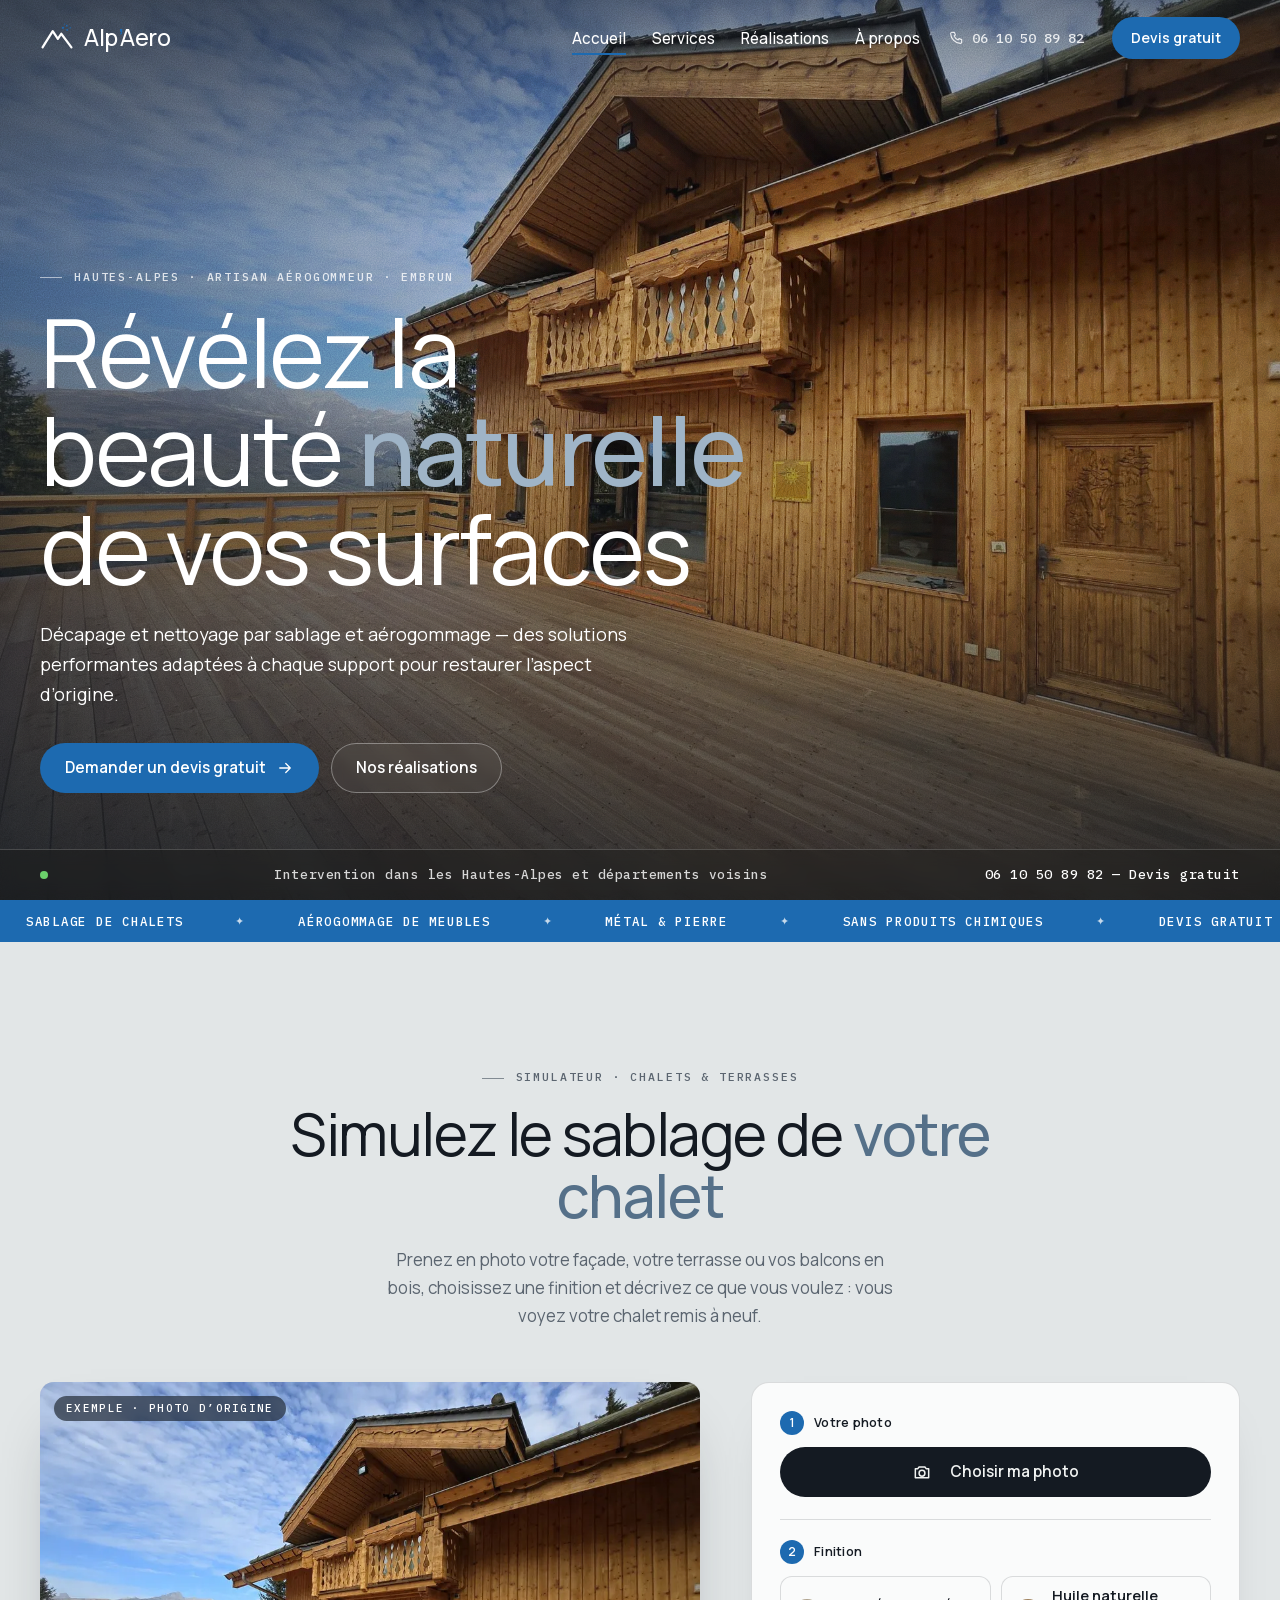
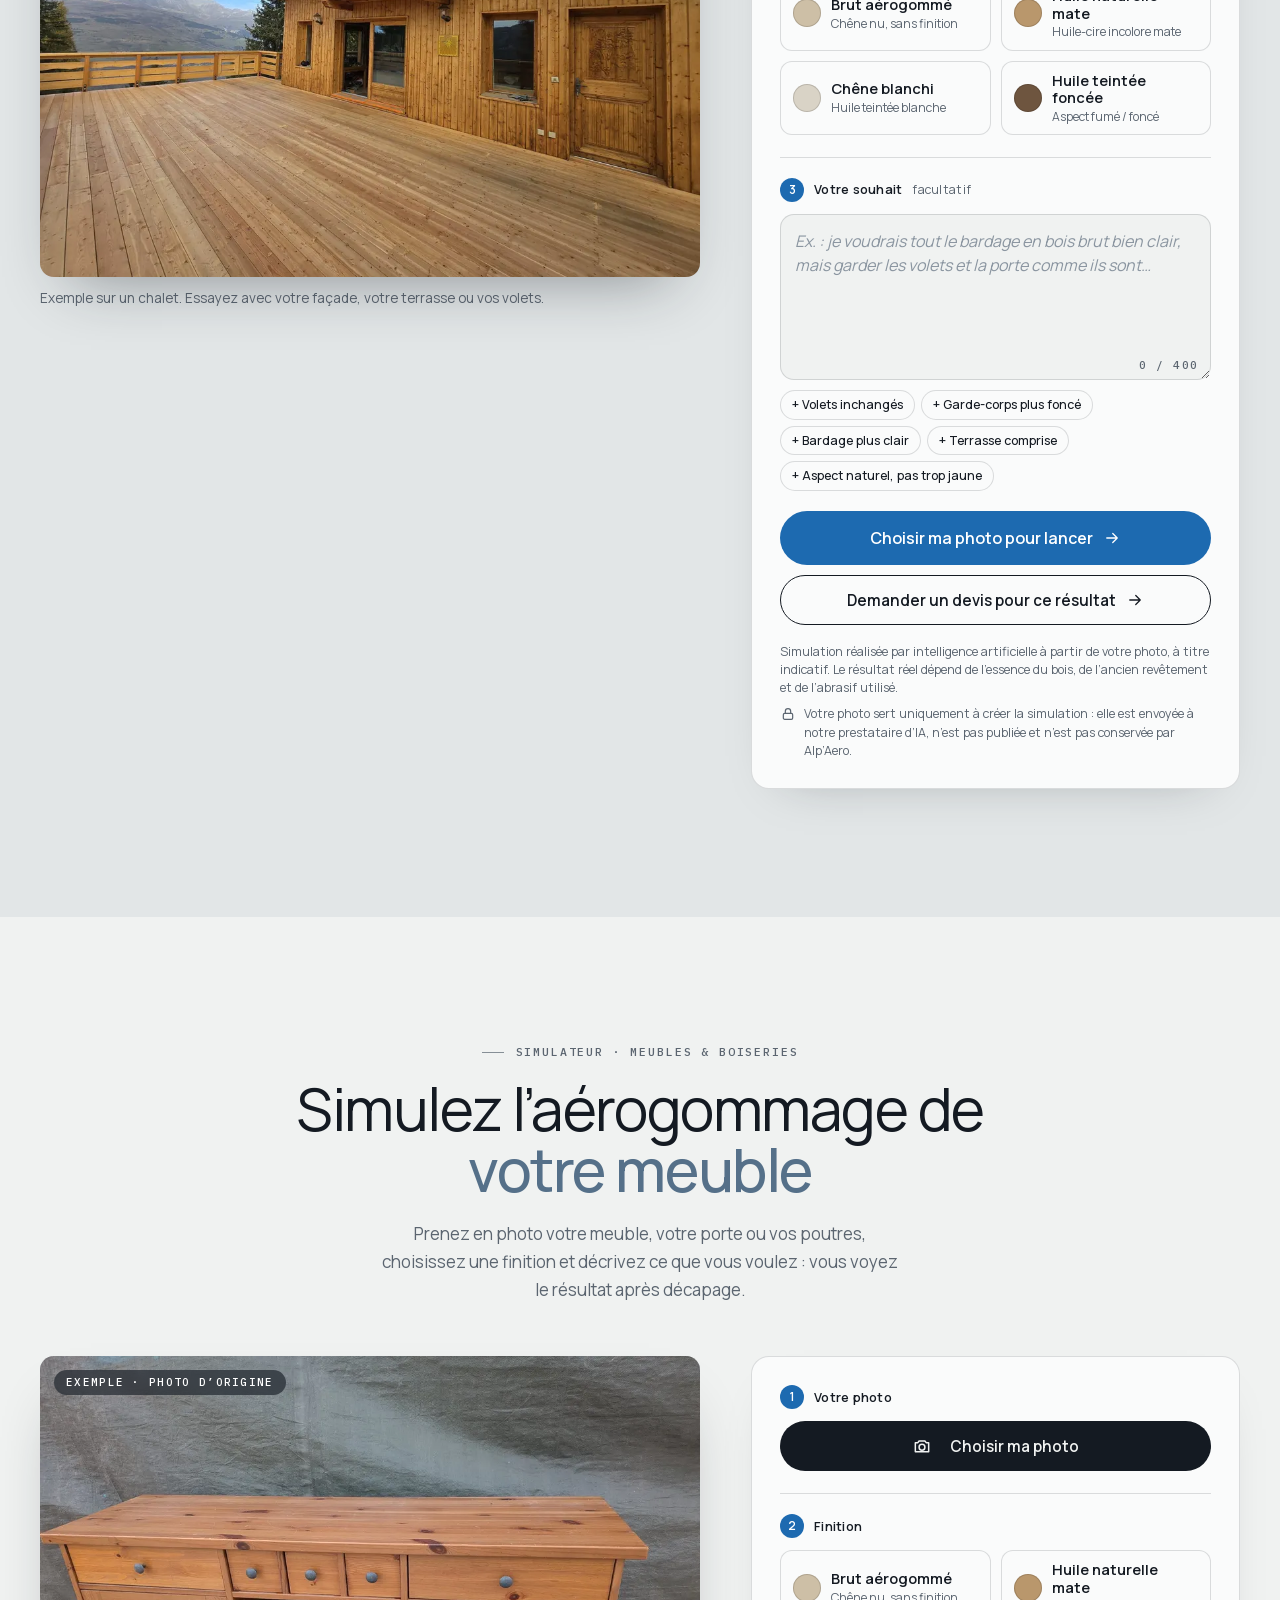
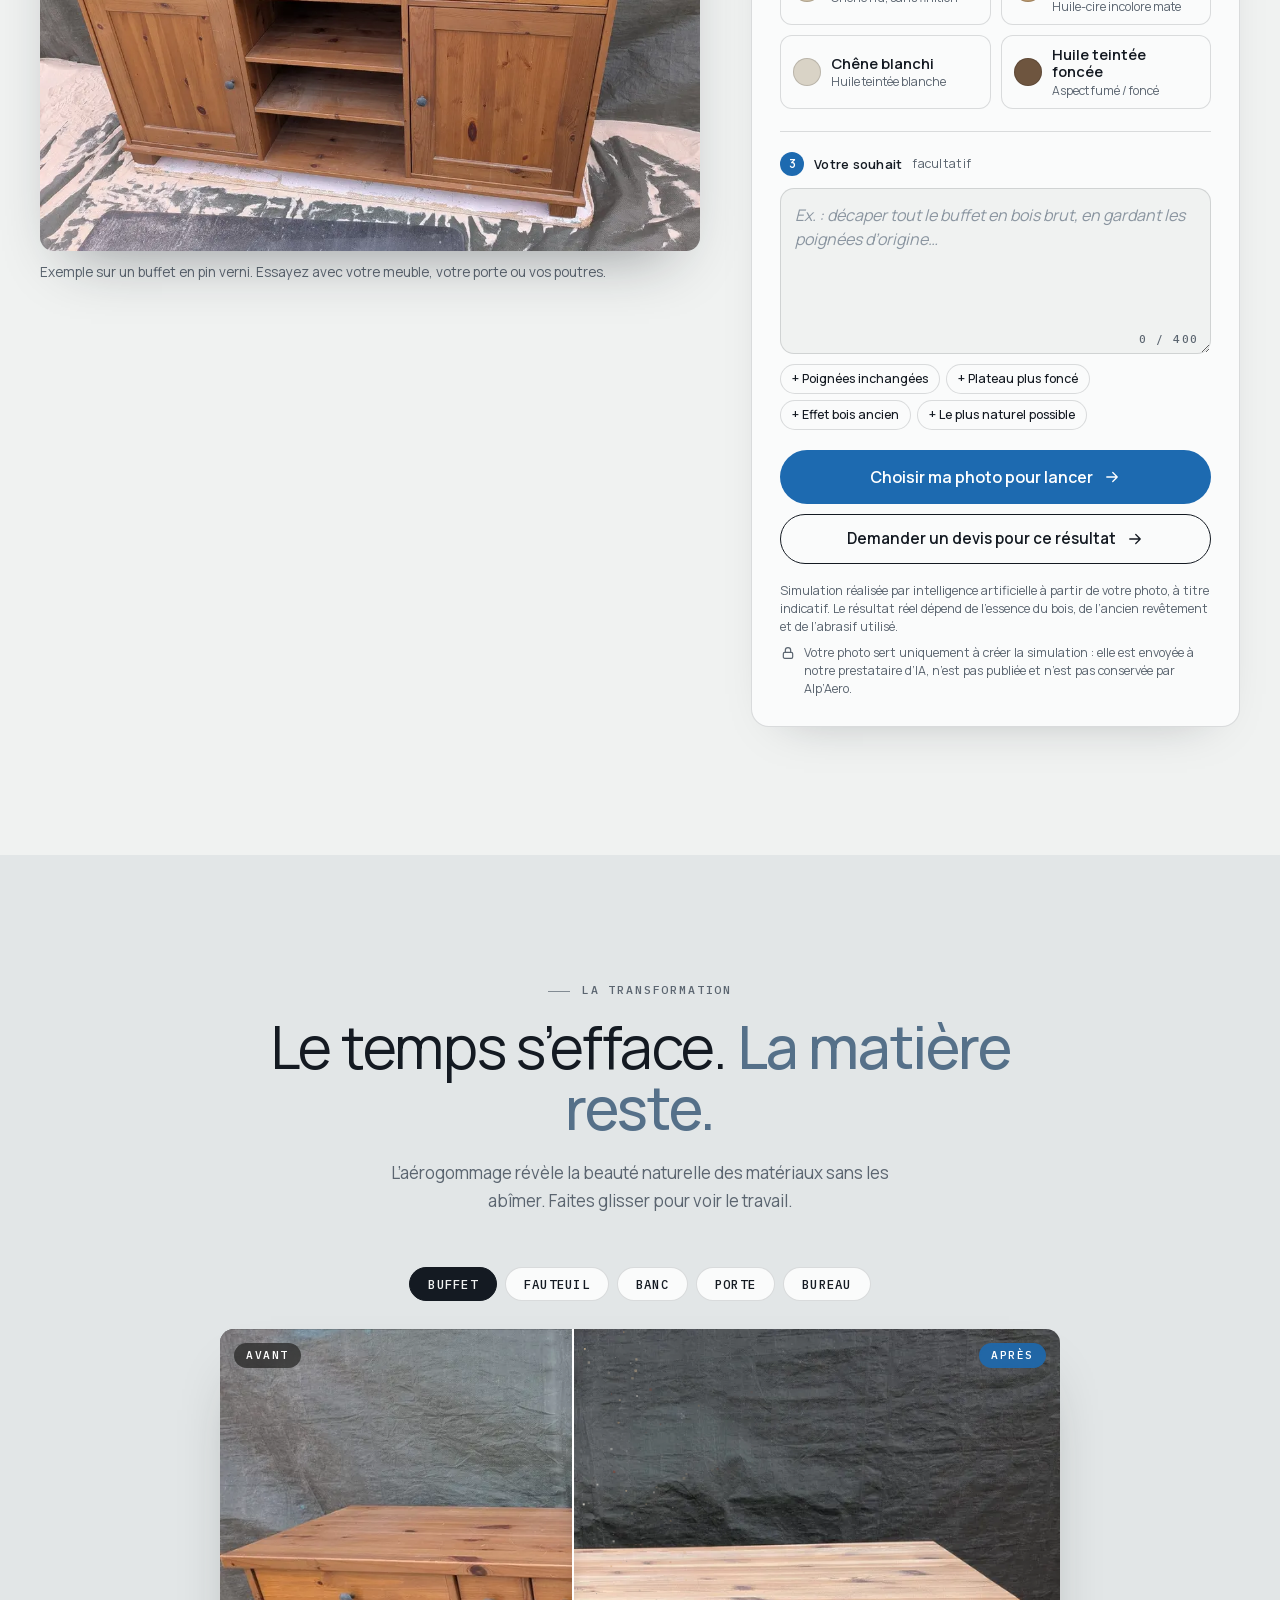
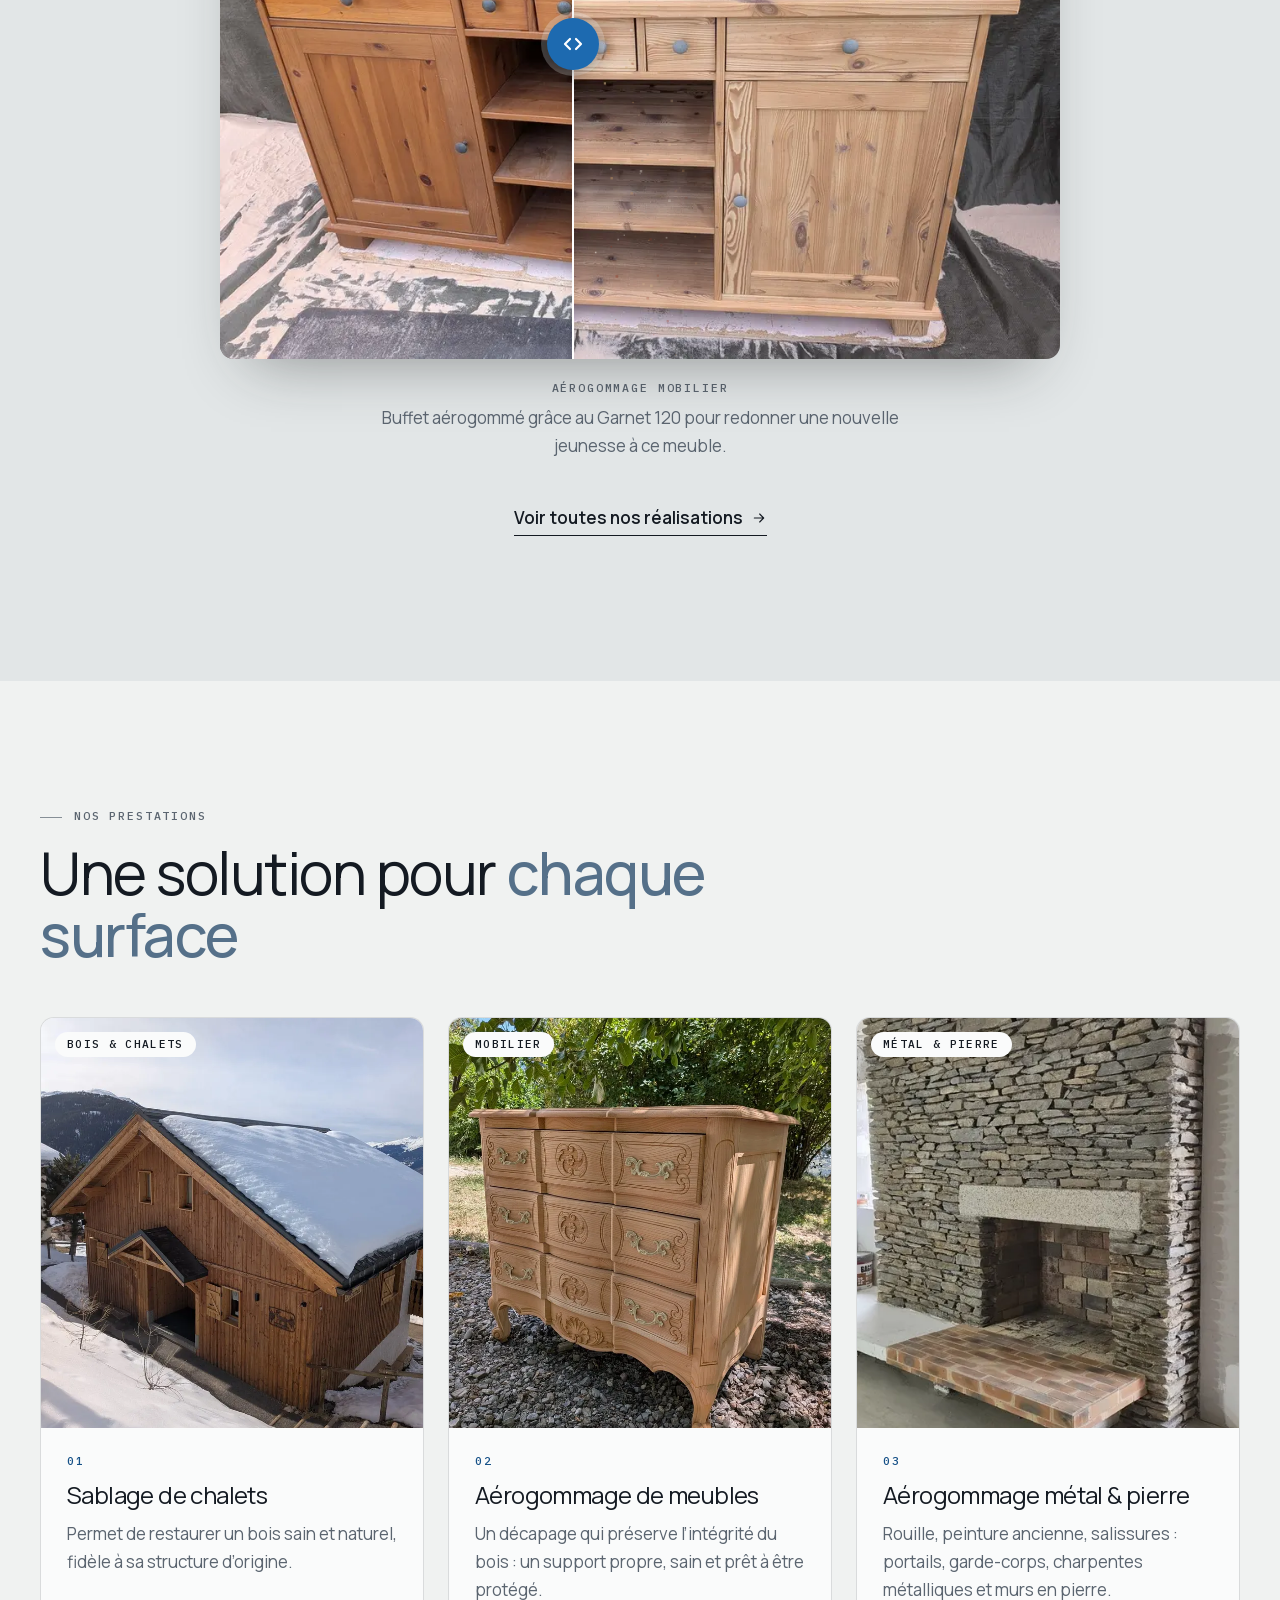
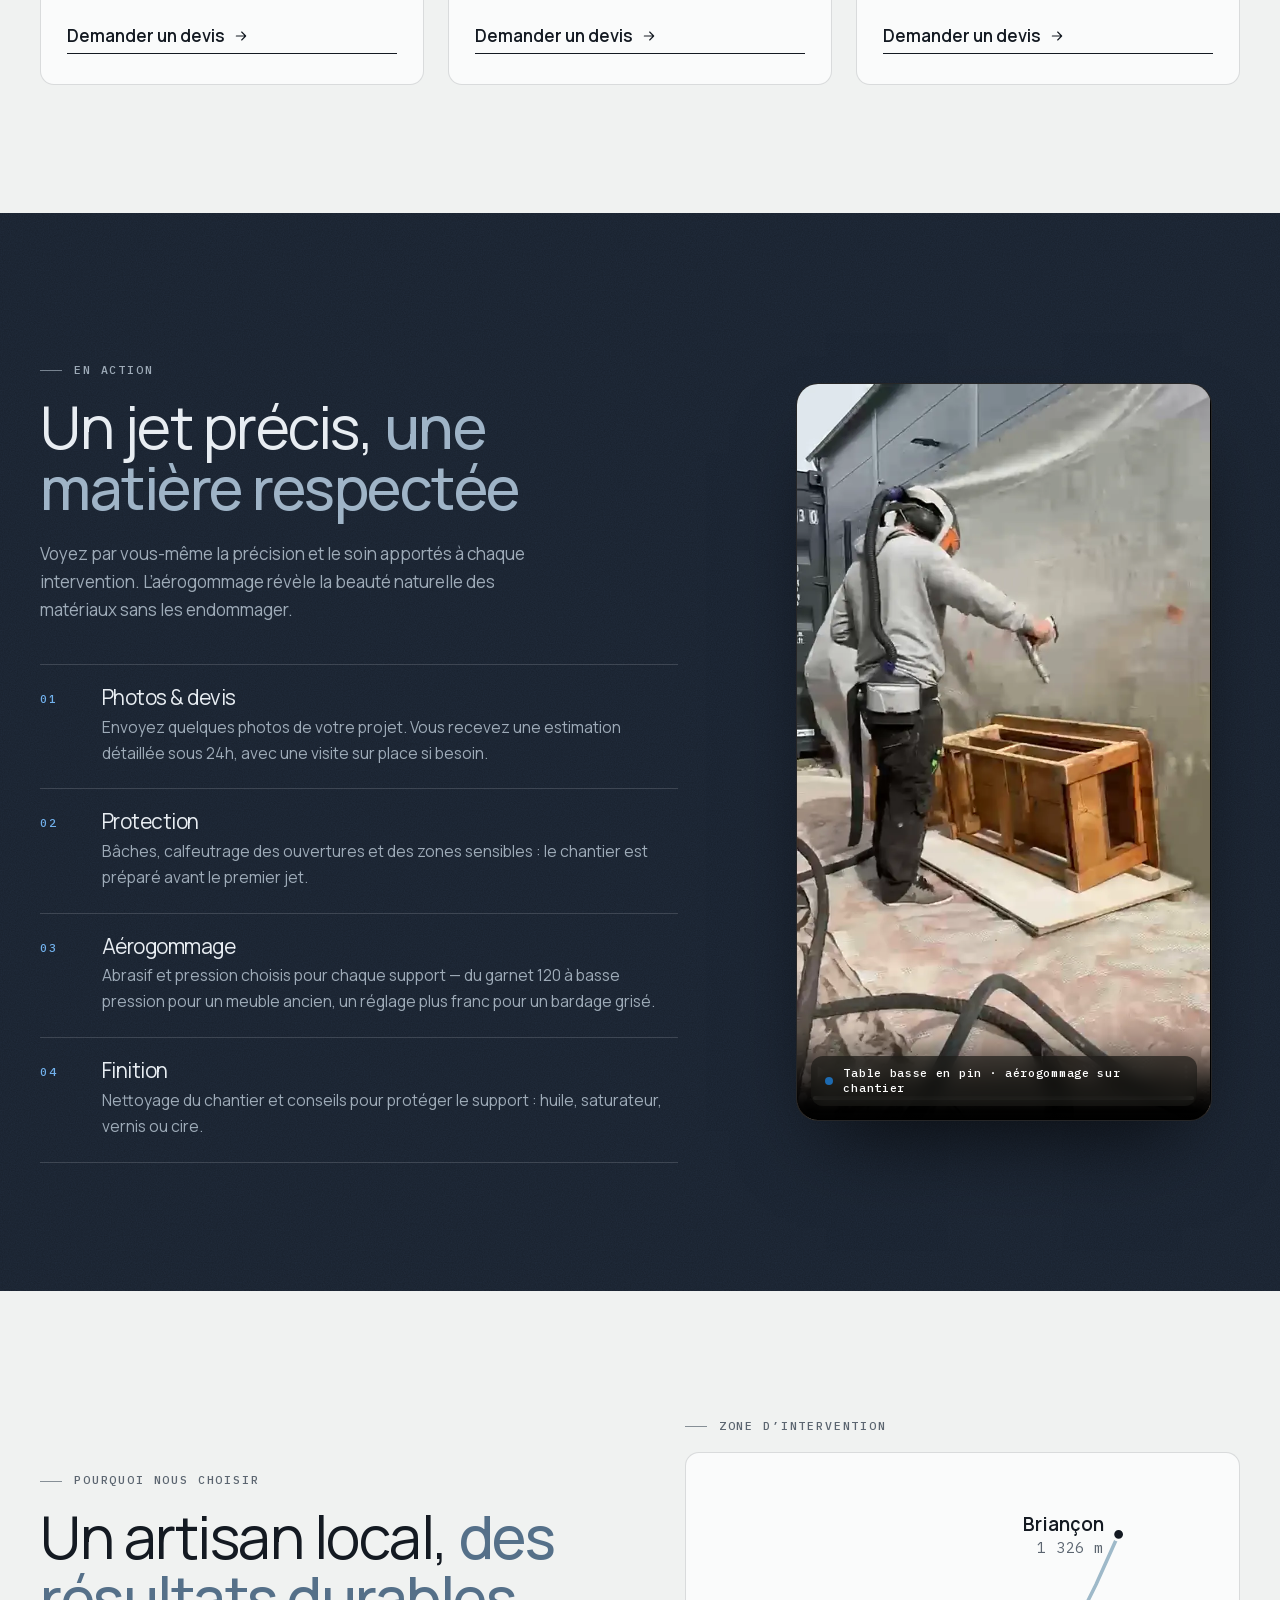
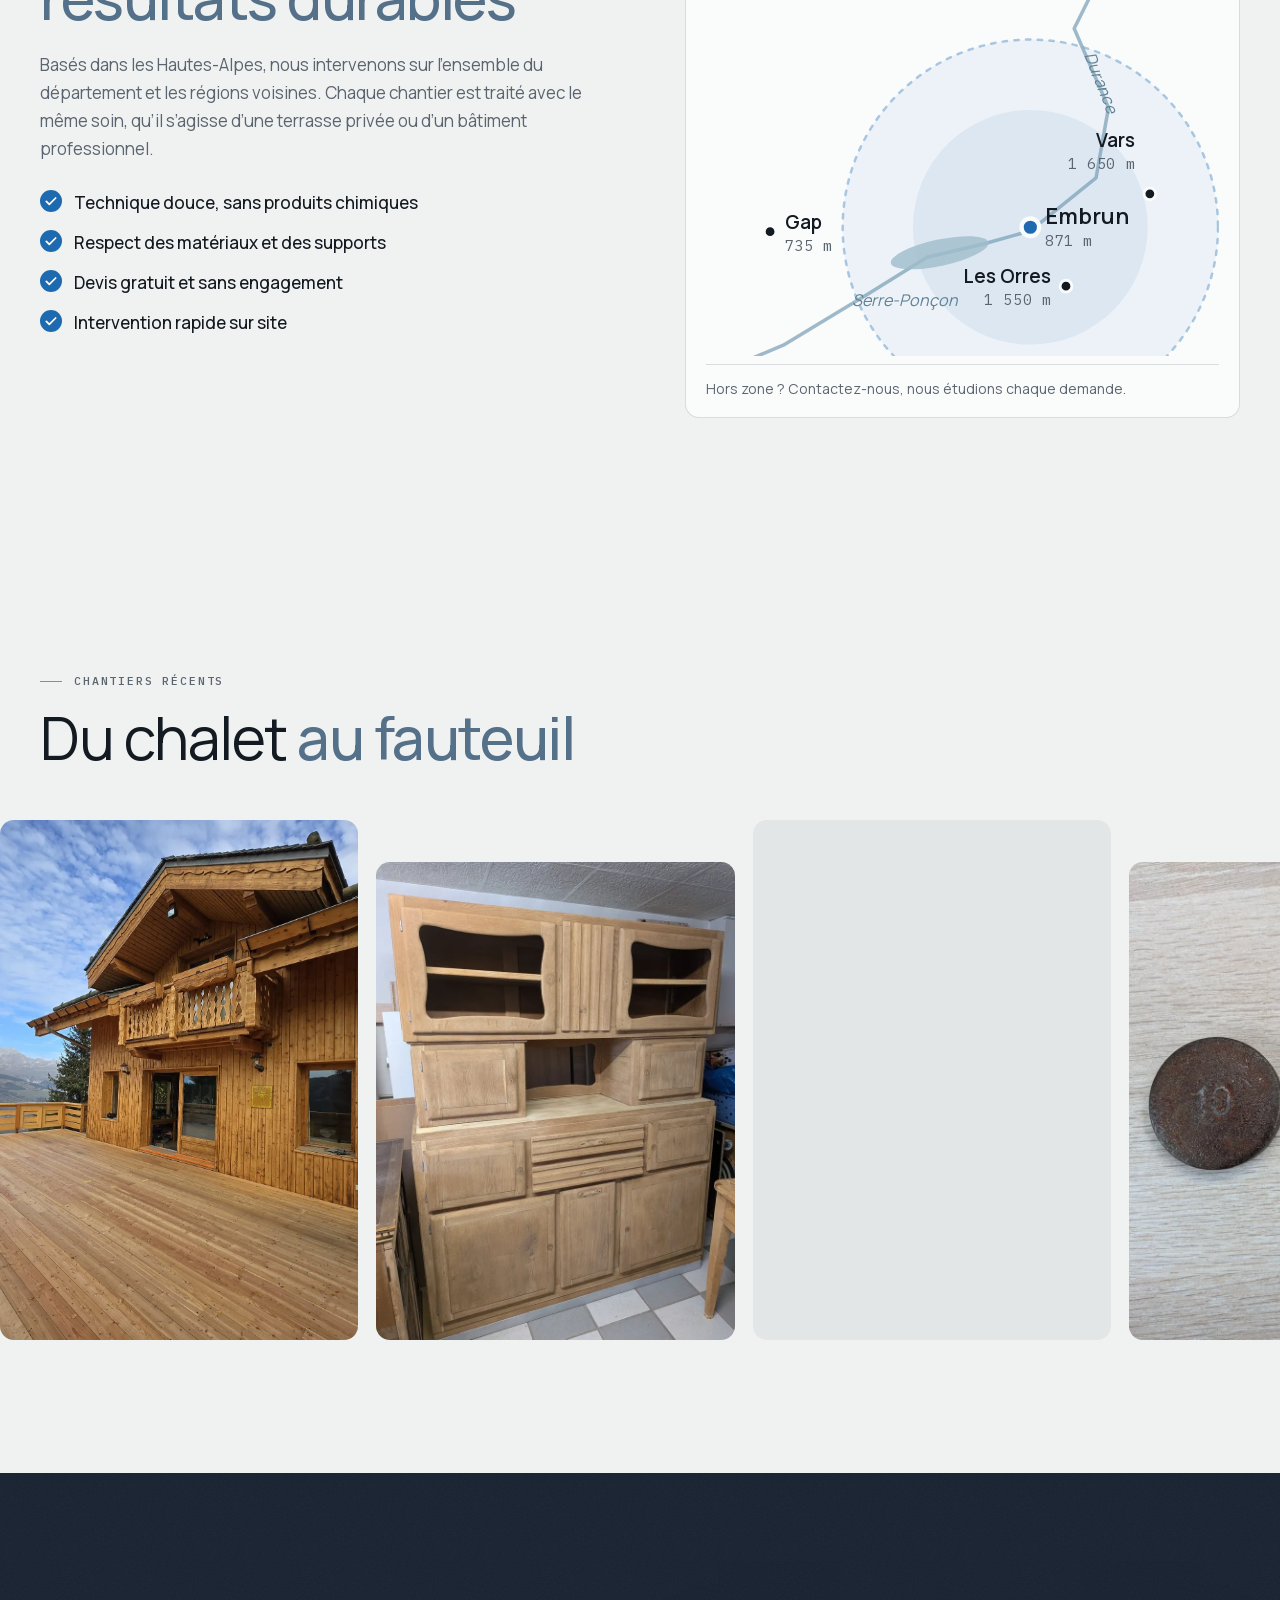
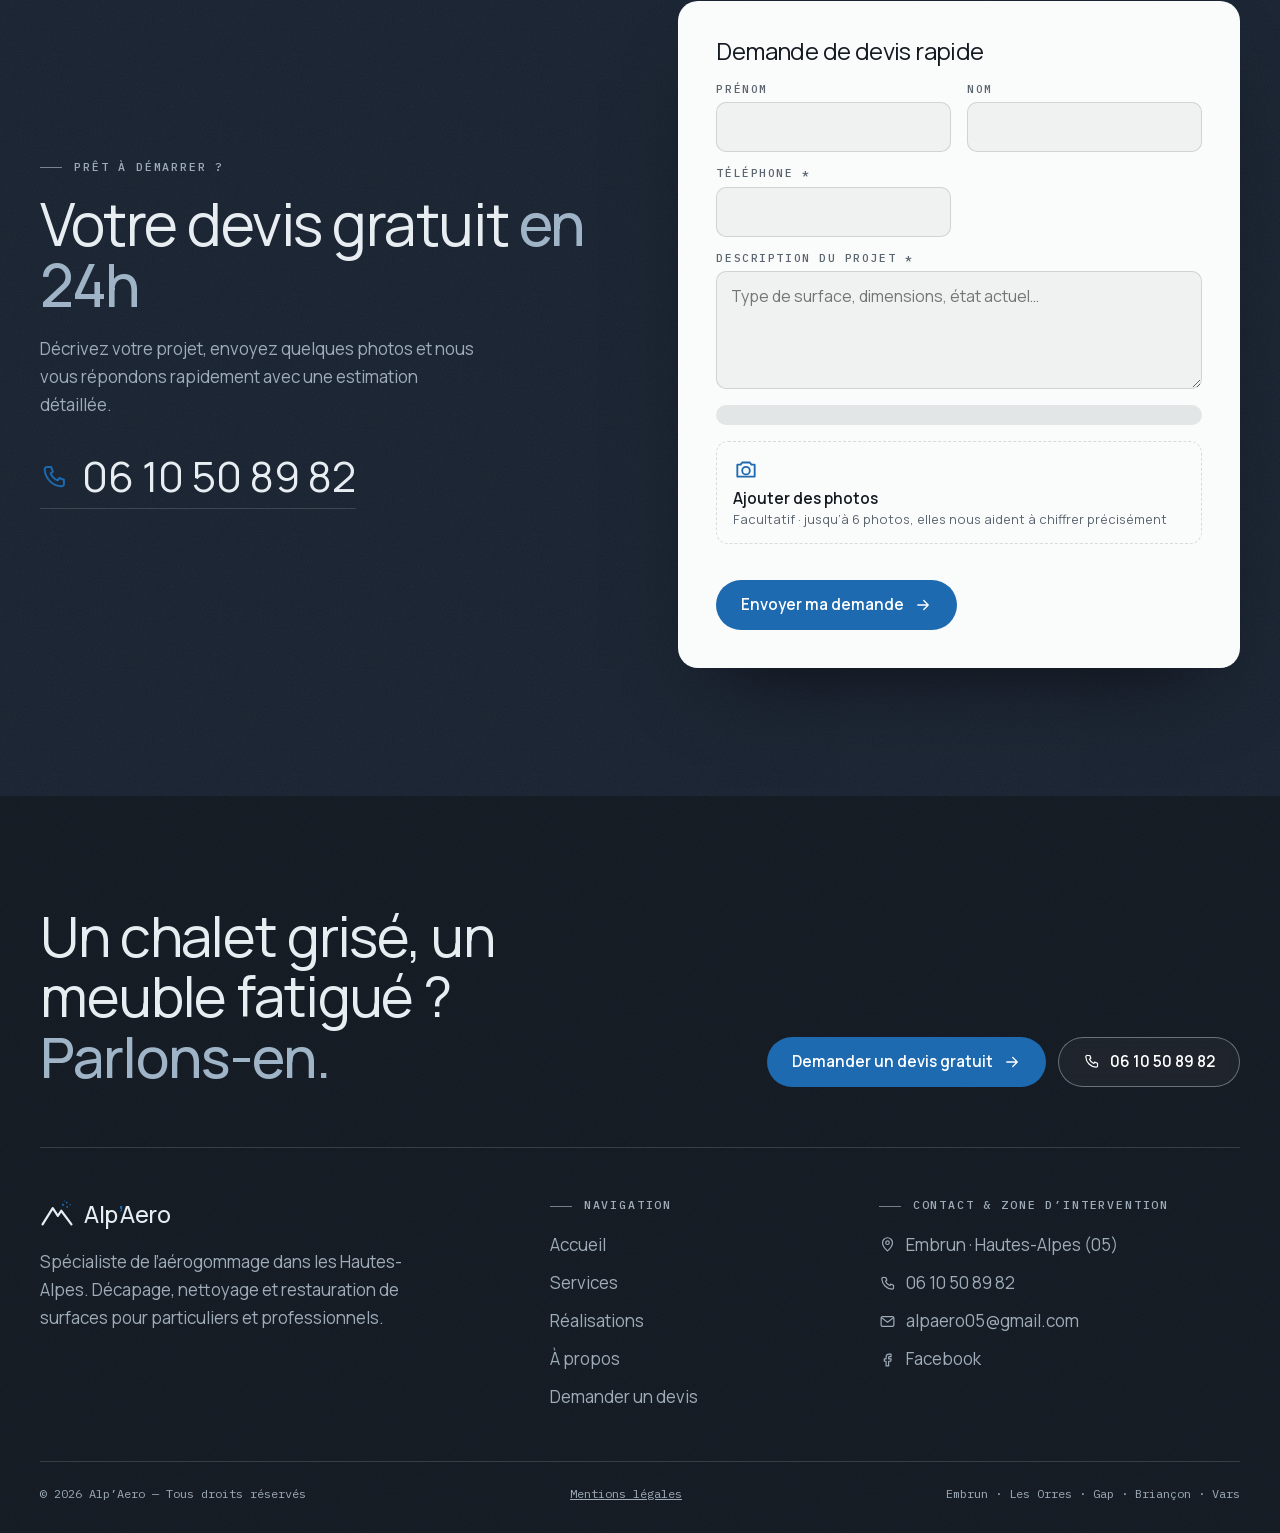
==== commit 2f5589f1: "Examples open on the original photo; finishes on click Co-Authored-By: Claude Opus 5.5 <noreply@anth" ====
--- a/index.html
+++ b/index.html
@@ -24,11 +24,11 @@
 </section><div class="ticker" aria-hidden="true"><div><span>Sablage de chalets</span><span>Aérogommage de meubles</span><span>Métal & pierre</span><span>Sans produits chimiques</span><span>Devis gratuit sous 24h</span><span>Hautes-Alpes</span><span>Sablage de chalets</span><span>Aérogommage de meubles</span><span>Métal & pierre</span><span>Sans produits chimiques</span><span>Devis gratuit sous 24h</span><span>Hautes-Alpes</span></div></div>
 <section class="sec simu" id="simulateur-chalet"><div class="wrap">
 <div class="sec-hd"><p class="k">Simulateur · Chalets & terrasses</p><h2>Simulez le sablage de <em>votre chalet</em></h2><p>Prenez en photo votre façade, votre terrasse ou vos balcons en bois, choisissez une finition et décrivez ce que vous voulez : vous voyez votre chalet remis à neuf.</p></div>
-<div class="simu-box" data-simu data-src="assets/js/simu.js" data-worker="assets/js/simu-worker.js" data-demo="assets/img/chalet-terrasse-2000.webp" data-prestation="Sablage de chalets" data-ph="{&quot;brut&quot;:&quot;Ex. : je voudrais tout le bardage en bois brut bien clair, mais garder les volets et la porte comme ils sont…&quot;,&quot;huile&quot;:&quot;Ex. : une huile naturelle chaude sur la façade et le balcon, avec le garde-corps un ton plus foncé…&quot;,&quot;blanchi&quot;:&quot;Ex. : un effet blanchi léger sur le bardage, plus marqué sur le garde-corps, les volets restent inchangés…&quot;,&quot;fonce&quot;:&quot;Ex. : une teinte foncée façon vieux chalet sur les poutres et le garde-corps, le bardage un peu plus clair…&quot;}" data-demos="{&quot;brut&quot;:{&quot;s&quot;:&quot;assets/img/demo/chalet-brut-1000.webp&quot;,&quot;l&quot;:&quot;assets/img/demo/chalet-brut-2000.webp&quot;},&quot;huile&quot;:{&quot;s&quot;:&quot;assets/img/demo/chalet-huile-1000.webp&quot;,&quot;l&quot;:&quot;assets/img/demo/chalet-huile-2000.webp&quot;},&quot;blanchi&quot;:{&quot;s&quot;:&quot;assets/img/demo/chalet-blanchi-1000.webp&quot;,&quot;l&quot;:&quot;assets/img/demo/chalet-blanchi-2000.webp&quot;},&quot;fonce&quot;:{&quot;s&quot;:&quot;assets/img/demo/chalet-fonce-1000.webp&quot;,&quot;l&quot;:&quot;assets/img/demo/chalet-fonce-2000.webp&quot;}}">
+<div class="simu-box" data-simu data-src="assets/js/simu.js" data-worker="assets/js/simu-worker.js" data-demo="assets/img/chalet-terrasse-2000.webp" data-prestation="Sablage de chalets" data-ph="{&quot;brut&quot;:&quot;Ex. : je voudrais tout le bardage en bois brut bien clair, mais garder les volets et la porte comme ils sont…&quot;,&quot;huile&quot;:&quot;Ex. : une huile naturelle chaude sur la façade et le balcon, avec le garde-corps un ton plus foncé…&quot;,&quot;blanchi&quot;:&quot;Ex. : un effet blanchi léger sur le bardage, plus marqué sur le garde-corps, les volets restent inchangés…&quot;,&quot;fonce&quot;:&quot;Ex. : une teinte foncée façon vieux chalet sur les poutres et le garde-corps, le bardage un peu plus clair…&quot;}" data-demos="{&quot;brut&quot;:{&quot;s&quot;:&quot;assets/img/demo/chalet-brut-1000.webp&quot;,&quot;l&quot;:&quot;assets/img/demo/chalet-brut-2000.webp&quot;},&quot;huile&quot;:{&quot;s&quot;:&quot;assets/img/demo/chalet-huile-1000.webp&quot;,&quot;l&quot;:&quot;assets/img/demo/chalet-huile-2000.webp&quot;},&quot;blanchi&quot;:{&quot;s&quot;:&quot;assets/img/demo/chalet-blanchi-1000.webp&quot;,&quot;l&quot;:&quot;assets/img/demo/chalet-blanchi-2000.webp&quot;},&quot;fonce&quot;:{&quot;s&quot;:&quot;assets/img/demo/chalet-fonce-1000.webp&quot;,&quot;l&quot;:&quot;assets/img/demo/chalet-fonce-2000.webp&quot;},&quot;original&quot;:{&quot;s&quot;:&quot;assets/img/chalet-terrasse-1000.webp&quot;,&quot;l&quot;:&quot;assets/img/chalet-terrasse-2000.webp&quot;}}">
 <figure class="simu-view"><div class="simu-stage" style="--ar:1000/750">
-<img class="simu-img" src="assets/img/demo/chalet-brut-1000.webp" srcset="assets/img/demo/chalet-brut-1000.webp 1000w, assets/img/demo/chalet-brut-2000.webp 2000w" sizes="(min-width:900px) 58vw, 100vw" alt="Exemple de simulation : chalet et terrasse en bois après sablage" width="1000" height="750" loading="lazy" decoding="async">
-<span class="simu-badge">Exemple · Brut aérogommé</span><span class="simu-spin"><span class="simu-prog">Simulation en cours…</span></span></div>
-<figcaption class="simu-cap">Exemple sur un chalet. Essayez avec votre façade, votre terrasse ou vos volets.</figcaption></figure>
+<img class="simu-img" src="assets/img/chalet-terrasse-1000.webp" srcset="assets/img/chalet-terrasse-1000.webp 1000w, assets/img/chalet-terrasse-2000.webp 2000w" sizes="(min-width:900px) 58vw, 100vw" alt="Exemple de simulation : chalet et terrasse en bois après sablage" width="1000" height="750" loading="lazy" decoding="async">
+<span class="simu-badge">Exemple · Photo d’origine</span><span class="simu-spin"><span class="simu-prog">Simulation en cours…</span></span></div>
+<figcaption class="simu-cap"><span>Exemple sur un chalet. Essayez avec votre façade, votre terrasse ou vos volets.</span><button type="button" class="simu-orig" hidden>Revoir la photo d’origine</button></figcaption></figure>
 <div class="simu-side">
 <div class="simu-step"><p class="simu-k"><span>1</span>Votre photo</p>
 <label class="btn btn-dark simu-up"><input type="file" accept="image/*" class="vh"><svg viewBox="0 0 24 24" aria-hidden="true"><path d="M4 8h3l1.5-2h7L17 8h3v11H4z"/><circle cx="12" cy="13.5" r="3.5"/></svg><span class="simu-up-t">Choisir ma photo</span></label></div>
@@ -46,11 +46,11 @@
 </div></div></div></section>
 <section class="sec simu alt" id="simulateur-meuble"><div class="wrap">
 <div class="sec-hd"><p class="k">Simulateur · Meubles & boiseries</p><h2>Simulez l’aérogommage de <em>votre meuble</em></h2><p>Prenez en photo votre meuble, votre porte ou vos poutres, choisissez une finition et décrivez ce que vous voulez : vous voyez le résultat après décapage.</p></div>
-<div class="simu-box" data-simu data-src="assets/js/simu.js" data-worker="assets/js/simu-worker.js" data-demo="assets/img/buffet-avant-2000.webp" data-prestation="Aérogommage de meubles" data-ph="{&quot;brut&quot;:&quot;Ex. : décaper tout le buffet en bois brut, en gardant les poignées d’origine…&quot;,&quot;huile&quot;:&quot;Ex. : une huile naturelle sur le plateau, les côtés et les portes un peu plus clairs…&quot;,&quot;blanchi&quot;:&quot;Ex. : un effet chêne blanchi sur les portes, le plateau en bois naturel…&quot;,&quot;fonce&quot;:&quot;Ex. : le plateau en teinte foncée, les façades un ton plus clair, poignées noires…&quot;}" data-demos="{&quot;brut&quot;:{&quot;s&quot;:&quot;assets/img/demo/meuble-brut-1000.webp&quot;,&quot;l&quot;:&quot;assets/img/demo/meuble-brut-2000.webp&quot;},&quot;huile&quot;:{&quot;s&quot;:&quot;assets/img/demo/meuble-huile-1000.webp&quot;,&quot;l&quot;:&quot;assets/img/demo/meuble-huile-2000.webp&quot;},&quot;blanchi&quot;:{&quot;s&quot;:&quot;assets/img/demo/meuble-blanchi-1000.webp&quot;,&quot;l&quot;:&quot;assets/img/demo/meuble-blanchi-2000.webp&quot;},&quot;fonce&quot;:{&quot;s&quot;:&quot;assets/img/demo/meuble-fonce-1000.webp&quot;,&quot;l&quot;:&quot;assets/img/demo/meuble-fonce-2000.webp&quot;}}">
+<div class="simu-box" data-simu data-src="assets/js/simu.js" data-worker="assets/js/simu-worker.js" data-demo="assets/img/buffet-avant-2000.webp" data-prestation="Aérogommage de meubles" data-ph="{&quot;brut&quot;:&quot;Ex. : décaper tout le buffet en bois brut, en gardant les poignées d’origine…&quot;,&quot;huile&quot;:&quot;Ex. : une huile naturelle sur le plateau, les côtés et les portes un peu plus clairs…&quot;,&quot;blanchi&quot;:&quot;Ex. : un effet chêne blanchi sur les portes, le plateau en bois naturel…&quot;,&quot;fonce&quot;:&quot;Ex. : le plateau en teinte foncée, les façades un ton plus clair, poignées noires…&quot;}" data-demos="{&quot;brut&quot;:{&quot;s&quot;:&quot;assets/img/demo/meuble-brut-1000.webp&quot;,&quot;l&quot;:&quot;assets/img/demo/meuble-brut-2000.webp&quot;},&quot;huile&quot;:{&quot;s&quot;:&quot;assets/img/demo/meuble-huile-1000.webp&quot;,&quot;l&quot;:&quot;assets/img/demo/meuble-huile-2000.webp&quot;},&quot;blanchi&quot;:{&quot;s&quot;:&quot;assets/img/demo/meuble-blanchi-1000.webp&quot;,&quot;l&quot;:&quot;assets/img/demo/meuble-blanchi-2000.webp&quot;},&quot;fonce&quot;:{&quot;s&quot;:&quot;assets/img/demo/meuble-fonce-1000.webp&quot;,&quot;l&quot;:&quot;assets/img/demo/meuble-fonce-2000.webp&quot;},&quot;original&quot;:{&quot;s&quot;:&quot;assets/img/buffet-avant-1000.webp&quot;,&quot;l&quot;:&quot;assets/img/buffet-avant-2000.webp&quot;}}">
 <figure class="simu-view"><div class="simu-stage" style="--ar:1000/750">
-<img class="simu-img" src="assets/img/demo/meuble-brut-1000.webp" srcset="assets/img/demo/meuble-brut-1000.webp 1000w, assets/img/demo/meuble-brut-2000.webp 2000w" sizes="(min-width:900px) 58vw, 100vw" alt="Exemple de simulation : buffet en pin après aérogommage" width="1000" height="750" loading="lazy" decoding="async">
-<span class="simu-badge">Exemple · Brut aérogommé</span><span class="simu-spin"><span class="simu-prog">Simulation en cours…</span></span></div>
-<figcaption class="simu-cap">Exemple sur un buffet en pin verni. Essayez avec votre meuble, votre porte ou vos poutres.</figcaption></figure>
+<img class="simu-img" src="assets/img/buffet-avant-1000.webp" srcset="assets/img/buffet-avant-1000.webp 1000w, assets/img/buffet-avant-2000.webp 2000w" sizes="(min-width:900px) 58vw, 100vw" alt="Exemple de simulation : buffet en pin après aérogommage" width="1000" height="750" loading="lazy" decoding="async">
+<span class="simu-badge">Exemple · Photo d’origine</span><span class="simu-spin"><span class="simu-prog">Simulation en cours…</span></span></div>
+<figcaption class="simu-cap"><span>Exemple sur un buffet en pin verni. Essayez avec votre meuble, votre porte ou vos poutres.</span><button type="button" class="simu-orig" hidden>Revoir la photo d’origine</button></figcaption></figure>
 <div class="simu-side">
 <div class="simu-step"><p class="simu-k"><span>1</span>Votre photo</p>
 <label class="btn btn-dark simu-up"><input type="file" accept="image/*" class="vh"><svg viewBox="0 0 24 24" aria-hidden="true"><path d="M4 8h3l1.5-2h7L17 8h3v11H4z"/><circle cx="12" cy="13.5" r="3.5"/></svg><span class="simu-up-t">Choisir ma photo</span></label></div>
--- a/assets/css/site.css
+++ b/assets/css/site.css
@@ -451,3 +451,8 @@
 .simu-side .simu-legal{margin-top:18px}
 @media (max-width:900px){.simu-box{grid-template-columns:1fr}.simu-side{padding:18px}}
 .simu-chips button.is-on,.simu-chips button.is-on:hover{background:var(--orange);border-color:var(--orange);color:#fff}
+.simu-cap{display:flex;flex-wrap:wrap;justify-content:space-between;gap:6px 14px;align-items:baseline}
+.simu-orig{border:0;background:none;padding:0;font:500 .85rem/1.3 var(--sans);color:var(--orange);text-decoration:underline;text-underline-offset:3px;cursor:pointer}
+.simu-orig[hidden]{display:none}
+[data-simu].is-photo .simu-cap>span{display:none}
+[data-simu].is-photo .simu-cap{display:flex}
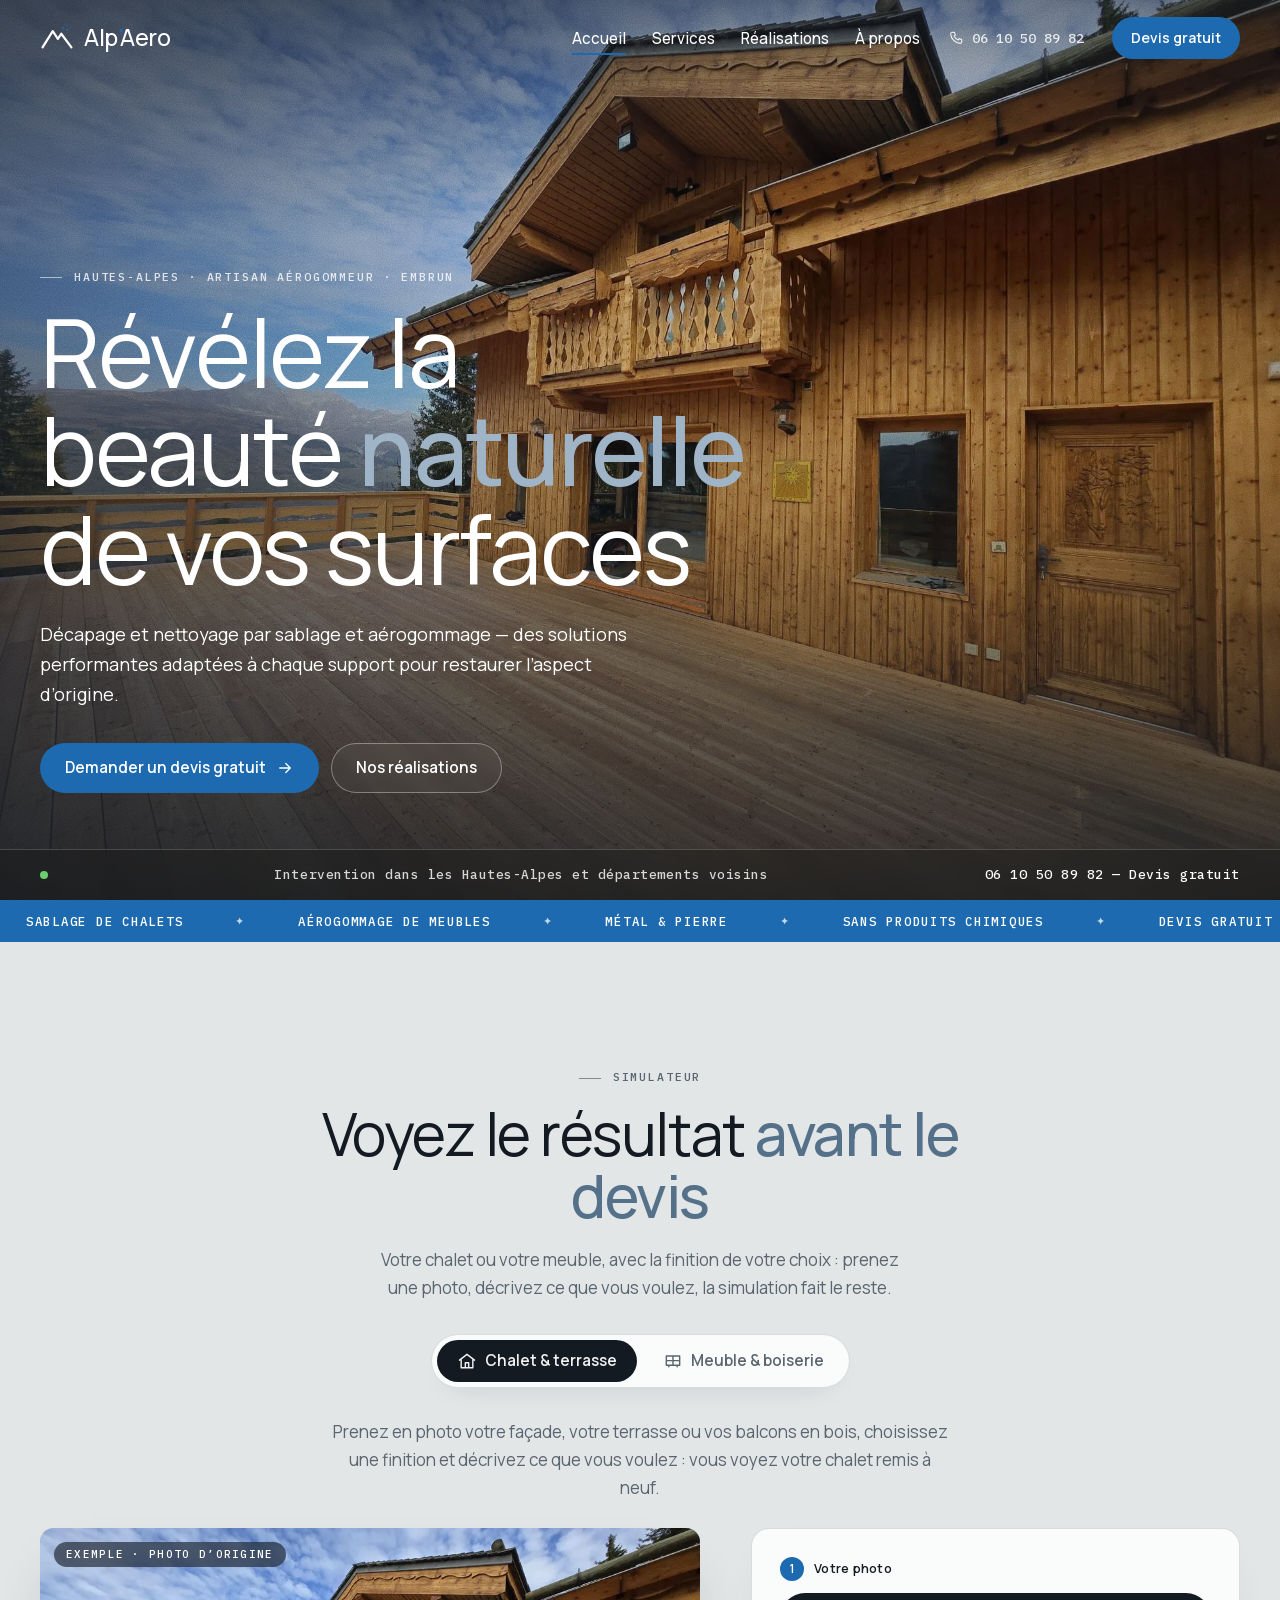
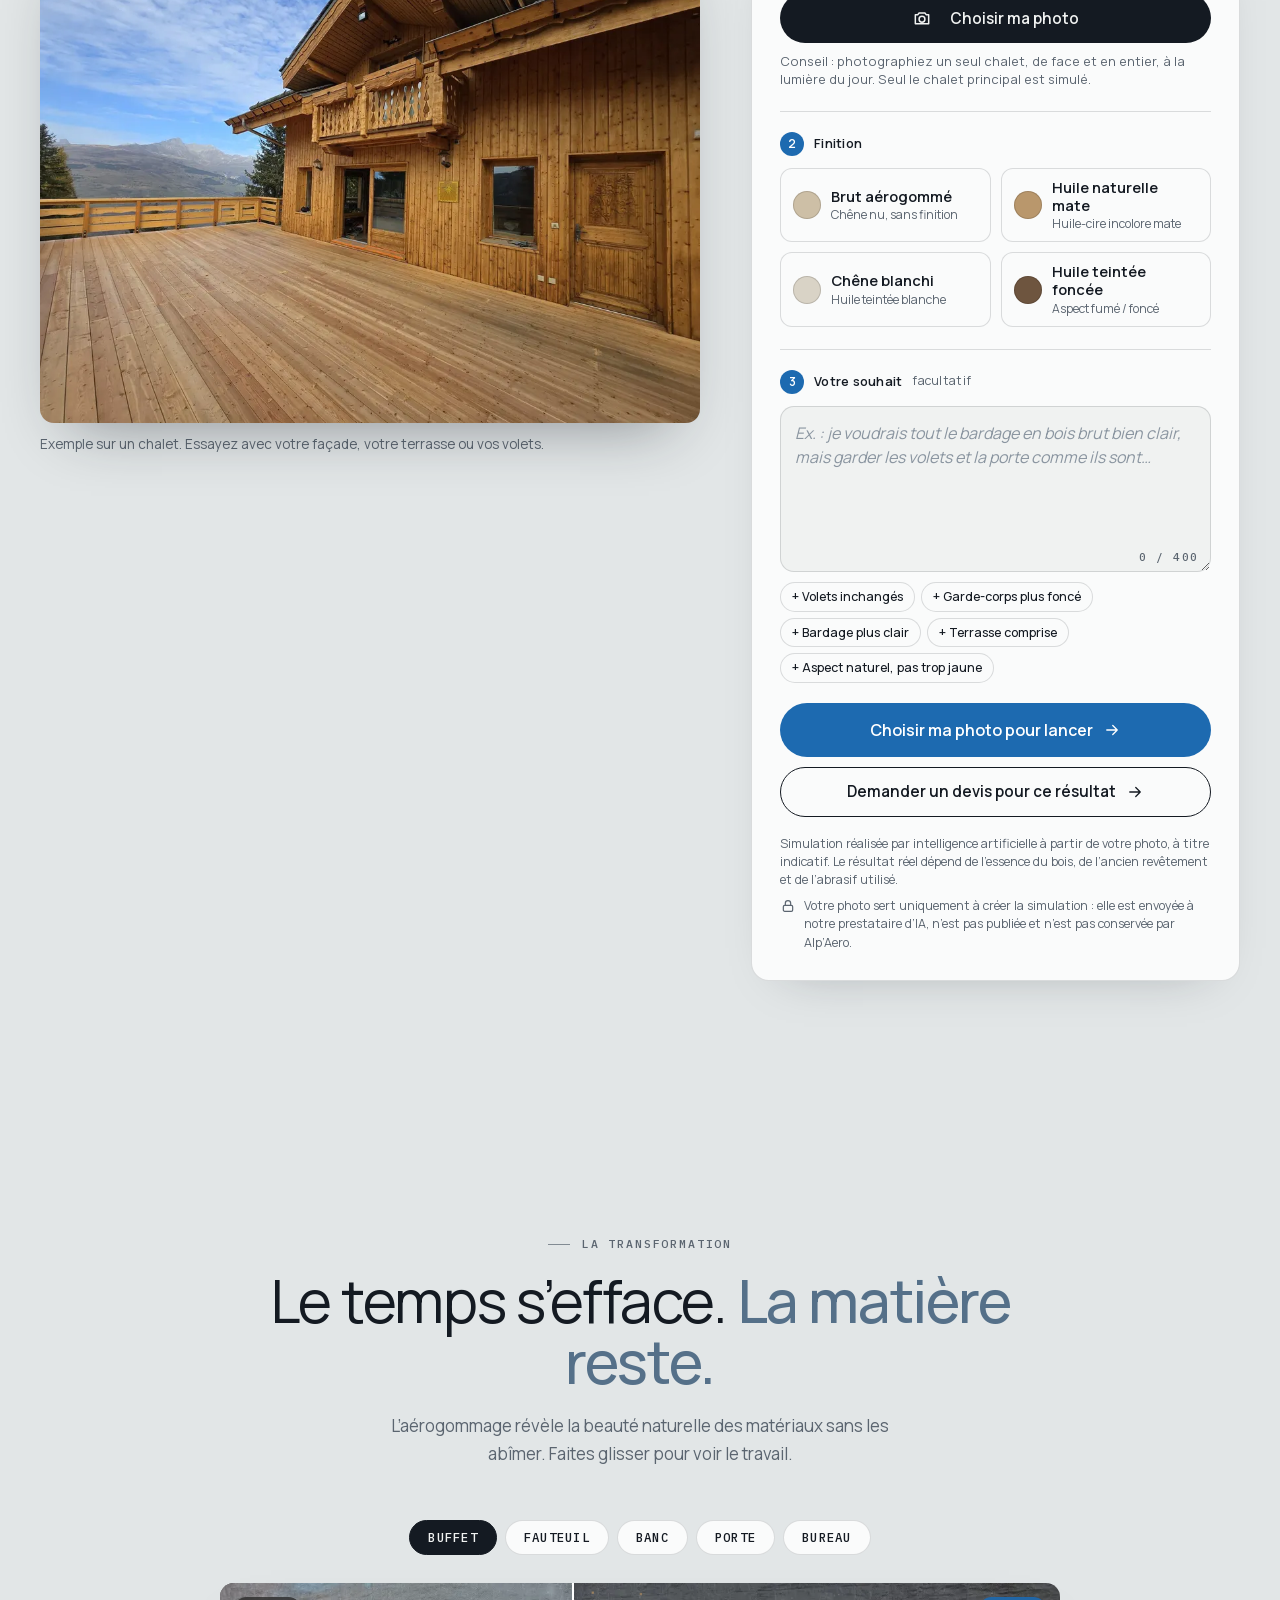
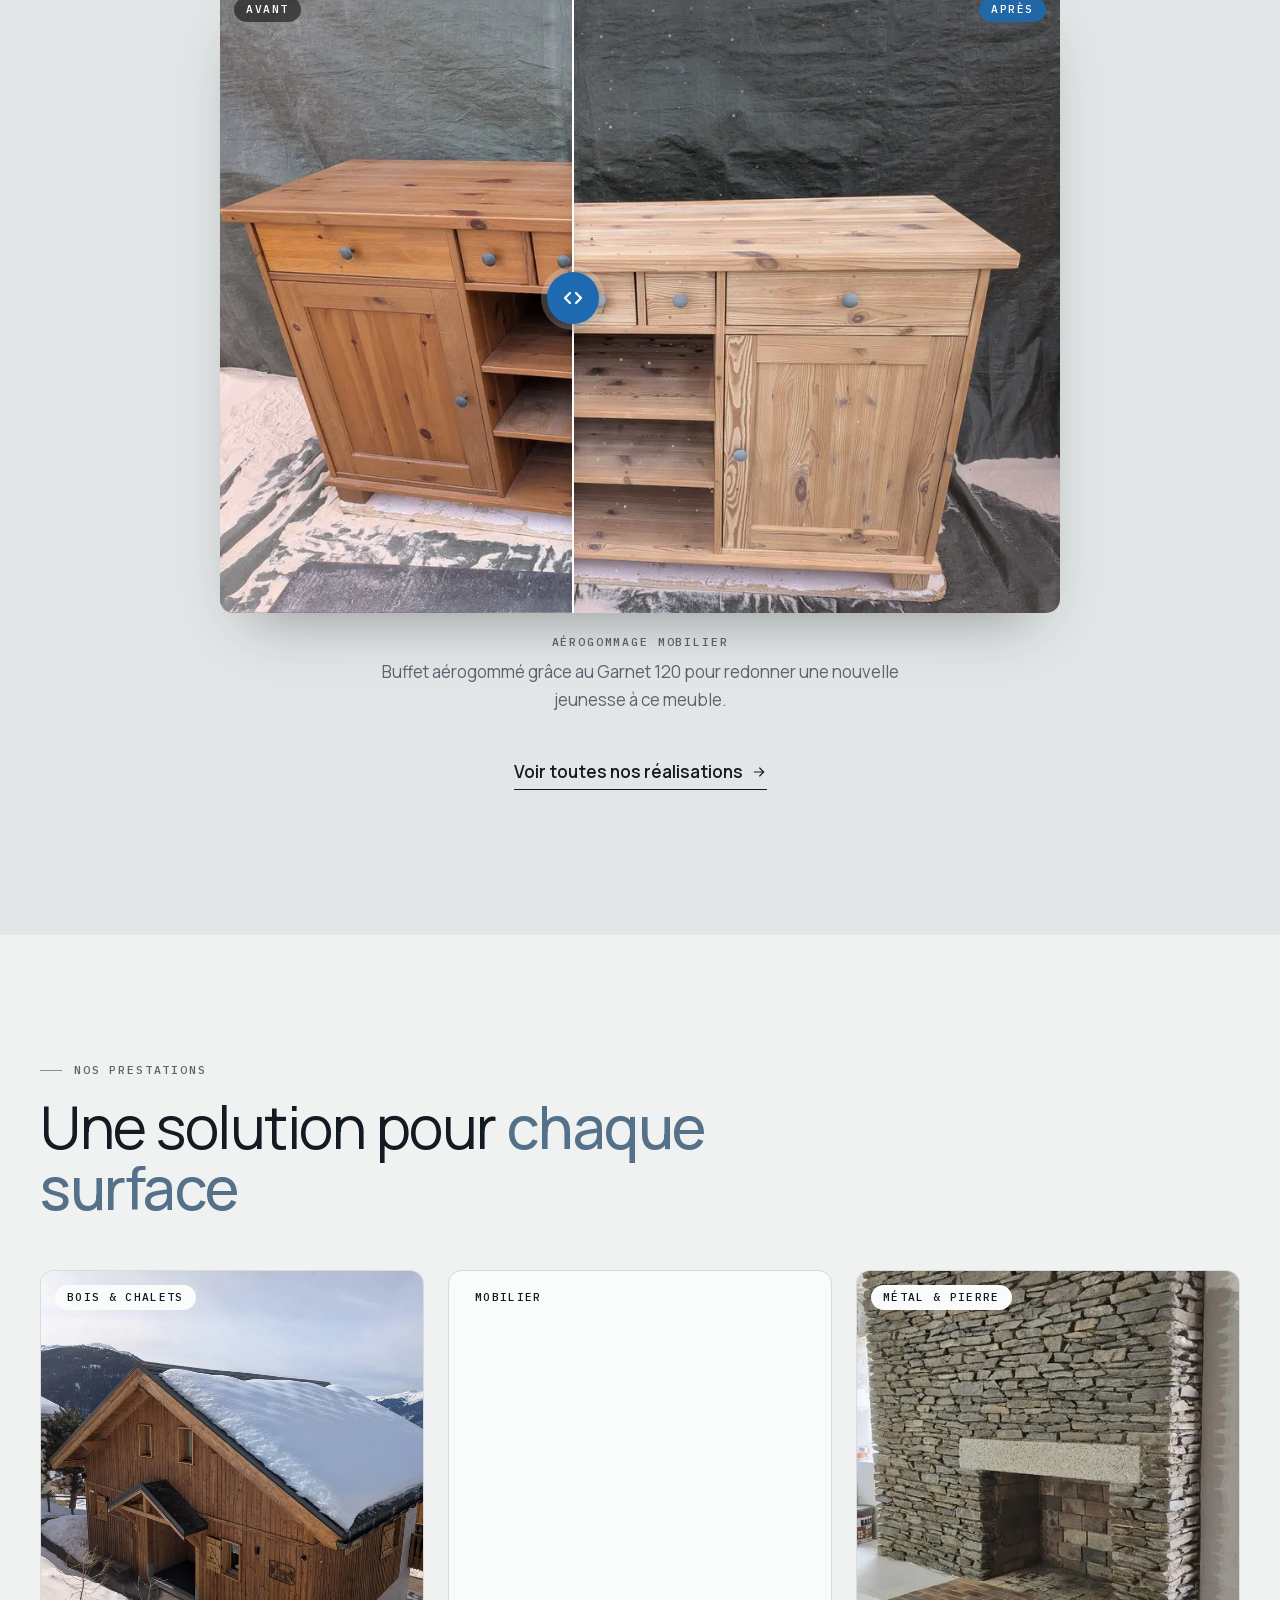
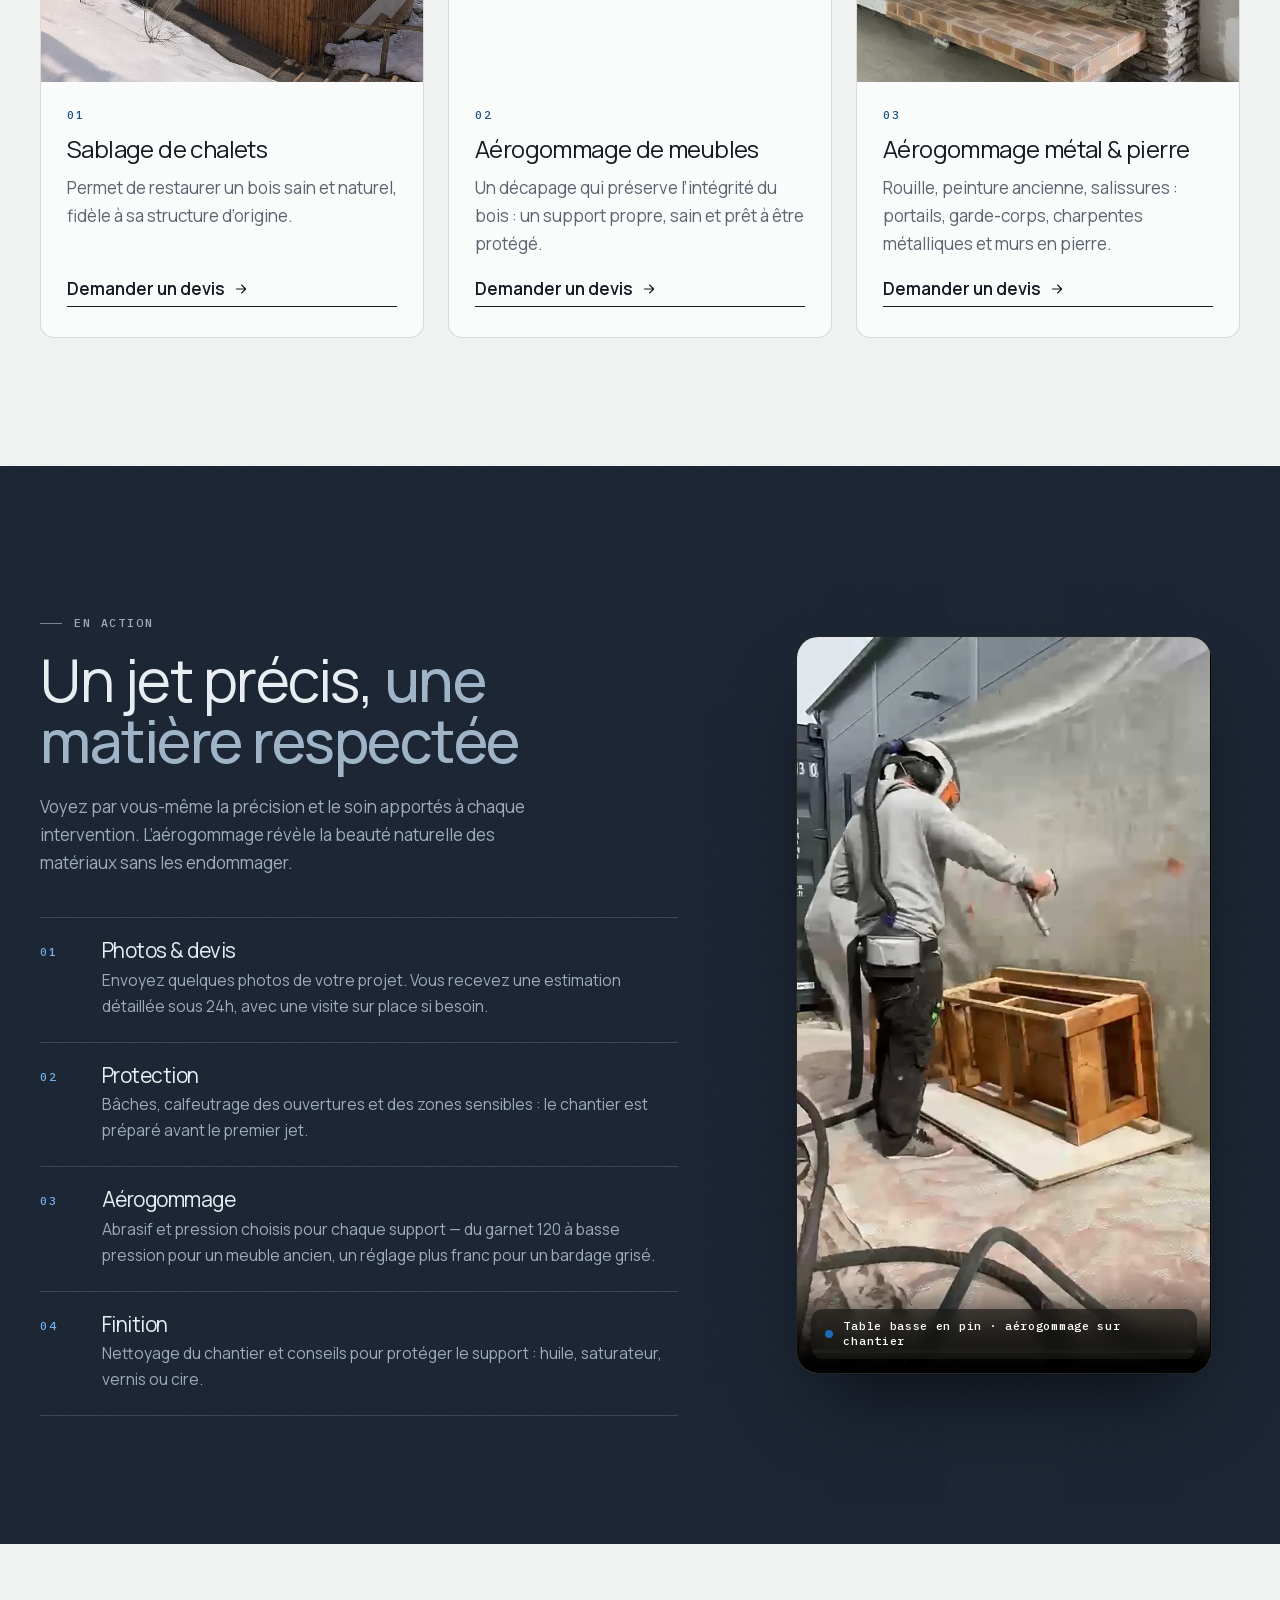
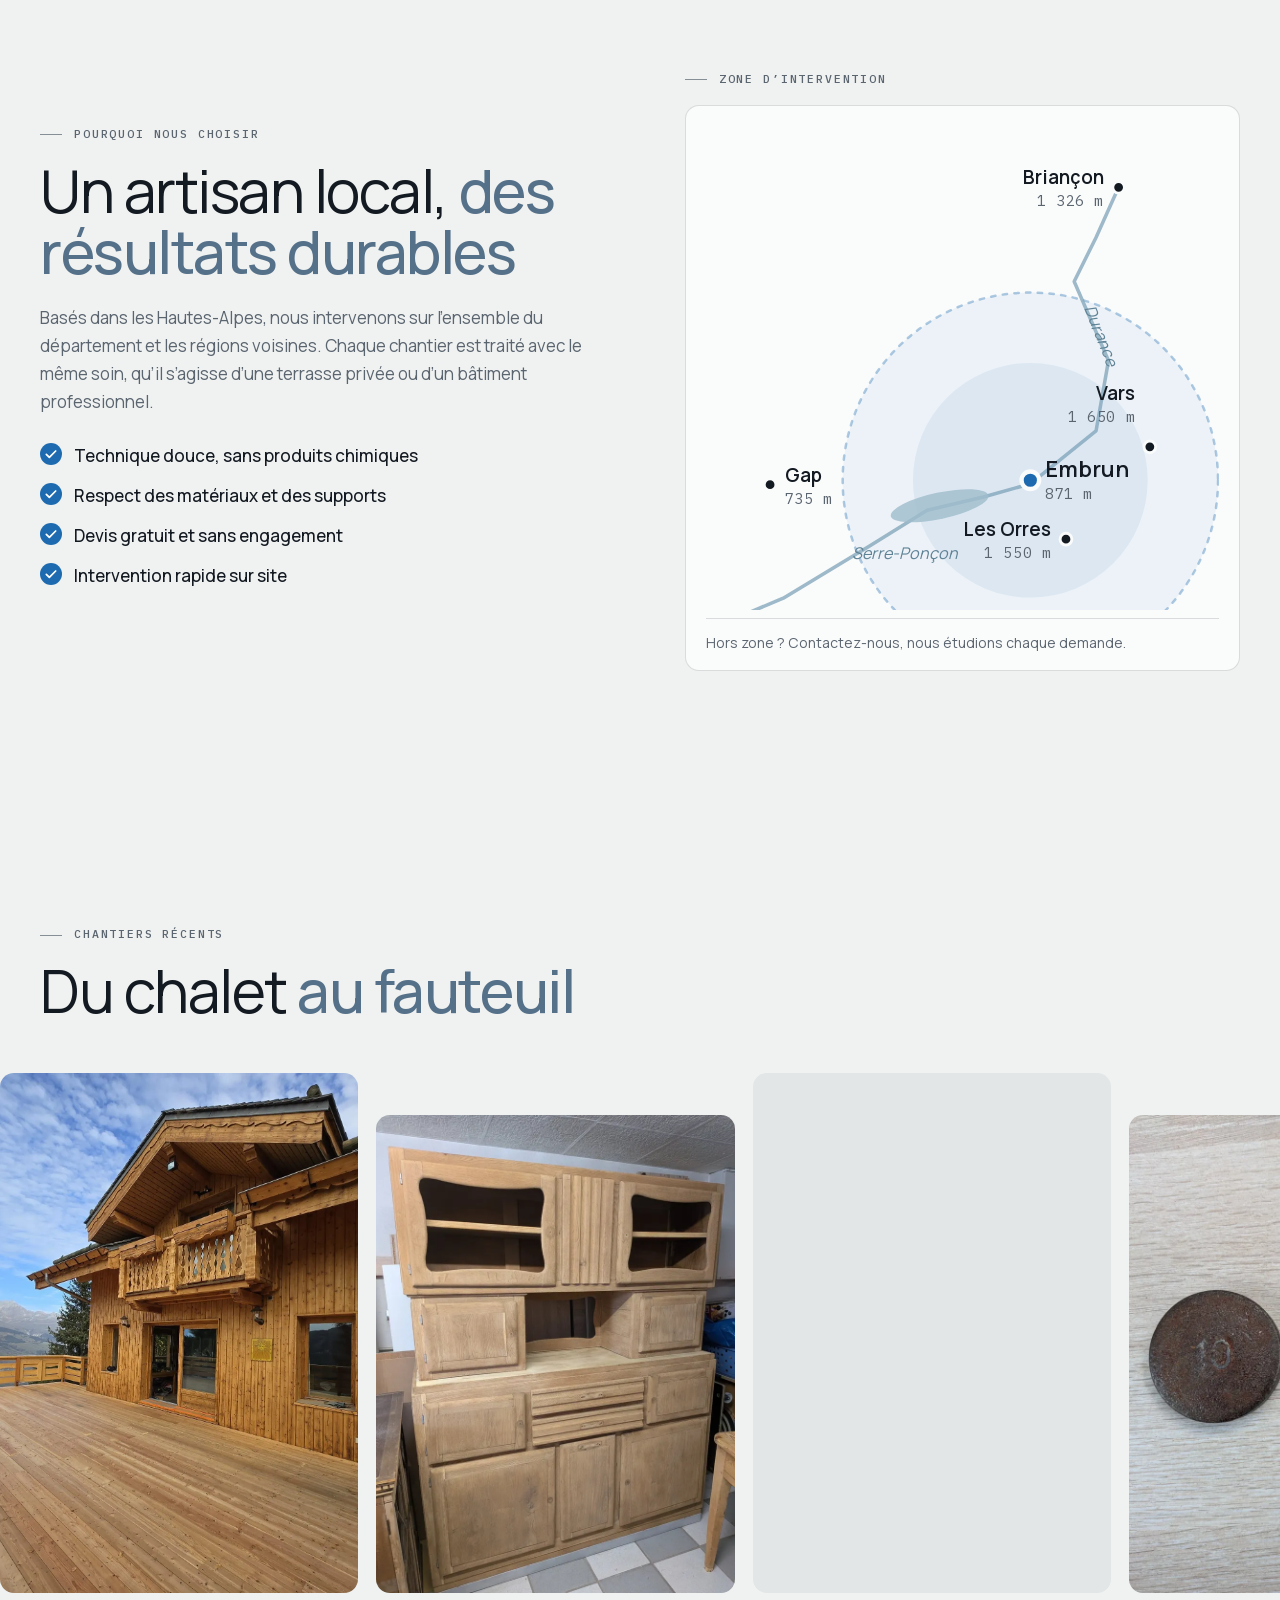
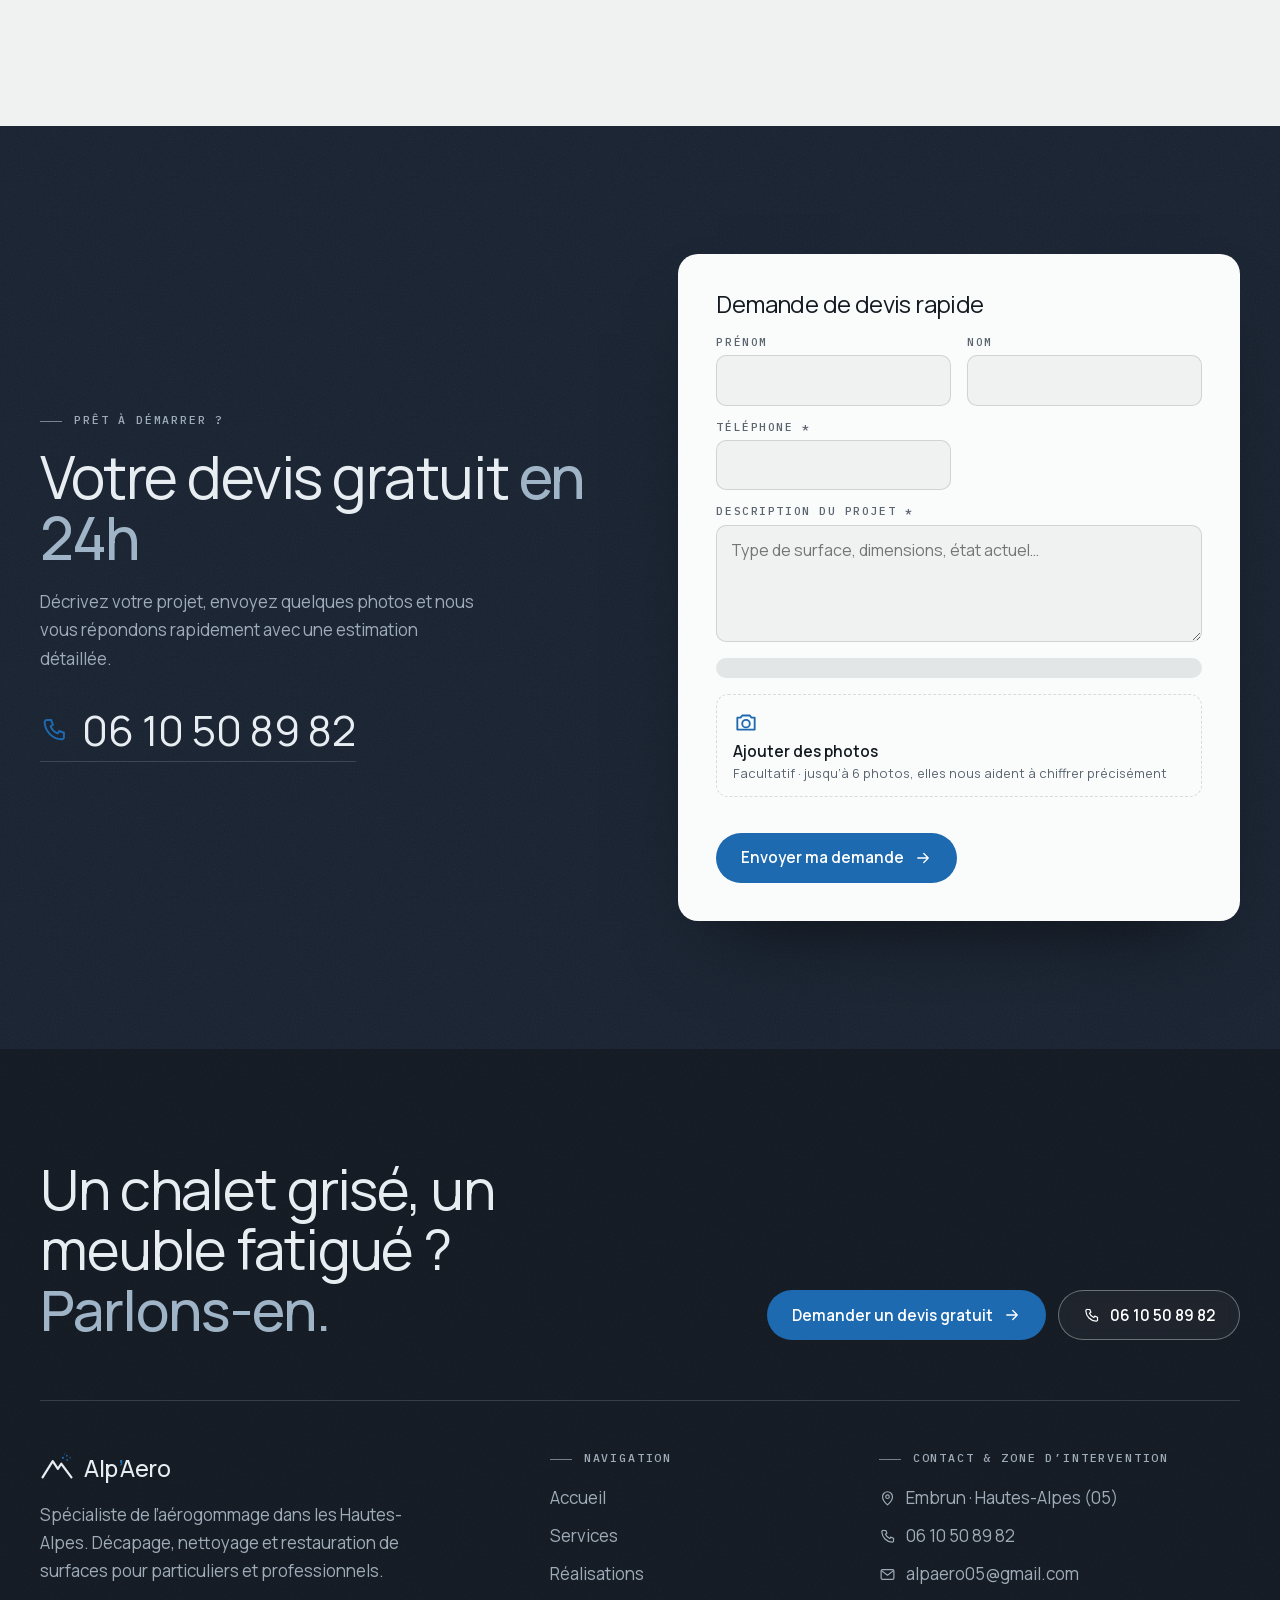
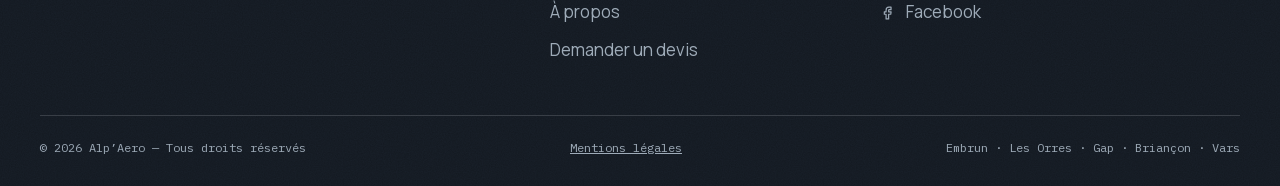
==== commit 67be5230: "Preview: single simulator block with Chalet / Meuble tabs, photo tips Co-Authored-By: Claude Opus 5." ====
--- a/index.html
+++ b/index.html
@@ -22,8 +22,11 @@
 <div class="act reveal"><a class="btn btn-o" href="devis/">Demander un devis gratuit <svg viewBox="0 0 24 24" aria-hidden="true"><path d="M5 12h14M13 6l6 6-6 6"/></svg></a><a class="btn btn-ghost" href="realisations/">Nos réalisations</a></div></div>
 <a class="hero-tel" href="tel:+33610508982"><span class="dot"></span>Intervention dans les Hautes-Alpes et départements voisins <b>06 10 50 89 82 — Devis gratuit</b></a>
 </section><div class="ticker" aria-hidden="true"><div><span>Sablage de chalets</span><span>Aérogommage de meubles</span><span>Métal & pierre</span><span>Sans produits chimiques</span><span>Devis gratuit sous 24h</span><span>Hautes-Alpes</span><span>Sablage de chalets</span><span>Aérogommage de meubles</span><span>Métal & pierre</span><span>Sans produits chimiques</span><span>Devis gratuit sous 24h</span><span>Hautes-Alpes</span></div></div>
-<section class="sec simu" id="simulateur-chalet"><div class="wrap">
-<div class="sec-hd"><p class="k">Simulateur · Chalets & terrasses</p><h2>Simulez le sablage de <em>votre chalet</em></h2><p>Prenez en photo votre façade, votre terrasse ou vos balcons en bois, choisissez une finition et décrivez ce que vous voulez : vous voyez votre chalet remis à neuf.</p></div>
+<section class="sec simu" id="simulateur"><div class="wrap">
+<div class="sec-hd"><p class="k">Simulateur</p><h2>Voyez le résultat <em>avant le devis</em></h2><p>Votre chalet ou votre meuble, avec la finition de votre choix : prenez une photo, décrivez ce que vous voulez, la simulation fait le reste.</p></div>
+<div class="simu-tabs" role="tablist" aria-label="Type de projet"><button type="button" role="tab" id="tab-simulateur-chalet" aria-controls="simulateur-chalet" aria-selected="true"><svg viewBox="0 0 24 24" aria-hidden="true"><path d="M3 11 12 4l9 7M5 10v10h14V10M10 20v-6h4v6"/></svg><span>Chalet & terrasse</span></button><button type="button" role="tab" id="tab-simulateur-meuble" aria-controls="simulateur-meuble" aria-selected="false" tabindex="-1"><svg viewBox="0 0 24 24" aria-hidden="true"><path d="M4 6h16v11H4zM4 11.5h16M12 6v11M7 17v2M17 17v2"/></svg><span>Meuble & boiserie</span></button></div>
+<div class="simu-panel" id="simulateur-chalet" role="tabpanel" aria-labelledby="tab-simulateur-chalet">
+<p class="simu-lead">Prenez en photo votre façade, votre terrasse ou vos balcons en bois, choisissez une finition et décrivez ce que vous voulez : vous voyez votre chalet remis à neuf.</p>
 <div class="simu-box" data-simu data-src="assets/js/simu.js" data-worker="assets/js/simu-worker.js" data-demo="assets/img/chalet-terrasse-2000.webp" data-prestation="Sablage de chalets" data-ph="{&quot;brut&quot;:&quot;Ex. : je voudrais tout le bardage en bois brut bien clair, mais garder les volets et la porte comme ils sont…&quot;,&quot;huile&quot;:&quot;Ex. : une huile naturelle chaude sur la façade et le balcon, avec le garde-corps un ton plus foncé…&quot;,&quot;blanchi&quot;:&quot;Ex. : un effet blanchi léger sur le bardage, plus marqué sur le garde-corps, les volets restent inchangés…&quot;,&quot;fonce&quot;:&quot;Ex. : une teinte foncée façon vieux chalet sur les poutres et le garde-corps, le bardage un peu plus clair…&quot;}" data-demos="{&quot;brut&quot;:{&quot;s&quot;:&quot;assets/img/demo/chalet-brut-1000.webp&quot;,&quot;l&quot;:&quot;assets/img/demo/chalet-brut-2000.webp&quot;},&quot;huile&quot;:{&quot;s&quot;:&quot;assets/img/demo/chalet-huile-1000.webp&quot;,&quot;l&quot;:&quot;assets/img/demo/chalet-huile-2000.webp&quot;},&quot;blanchi&quot;:{&quot;s&quot;:&quot;assets/img/demo/chalet-blanchi-1000.webp&quot;,&quot;l&quot;:&quot;assets/img/demo/chalet-blanchi-2000.webp&quot;},&quot;fonce&quot;:{&quot;s&quot;:&quot;assets/img/demo/chalet-fonce-1000.webp&quot;,&quot;l&quot;:&quot;assets/img/demo/chalet-fonce-2000.webp&quot;},&quot;original&quot;:{&quot;s&quot;:&quot;assets/img/chalet-terrasse-1000.webp&quot;,&quot;l&quot;:&quot;assets/img/chalet-terrasse-2000.webp&quot;}}">
 <figure class="simu-view"><div class="simu-stage" style="--ar:1000/750">
 <img class="simu-img" src="assets/img/chalet-terrasse-1000.webp" srcset="assets/img/chalet-terrasse-1000.webp 1000w, assets/img/chalet-terrasse-2000.webp 2000w" sizes="(min-width:900px) 58vw, 100vw" alt="Exemple de simulation : chalet et terrasse en bois après sablage" width="1000" height="750" loading="lazy" decoding="async">
@@ -31,7 +34,8 @@
 <figcaption class="simu-cap"><span>Exemple sur un chalet. Essayez avec votre façade, votre terrasse ou vos volets.</span><button type="button" class="simu-orig" hidden>Revoir la photo d’origine</button></figcaption></figure>
 <div class="simu-side">
 <div class="simu-step"><p class="simu-k"><span>1</span>Votre photo</p>
-<label class="btn btn-dark simu-up"><input type="file" accept="image/*" class="vh"><svg viewBox="0 0 24 24" aria-hidden="true"><path d="M4 8h3l1.5-2h7L17 8h3v11H4z"/><circle cx="12" cy="13.5" r="3.5"/></svg><span class="simu-up-t">Choisir ma photo</span></label></div>
+<label class="btn btn-dark simu-up"><input type="file" accept="image/*" class="vh"><svg viewBox="0 0 24 24" aria-hidden="true"><path d="M4 8h3l1.5-2h7L17 8h3v11H4z"/><circle cx="12" cy="13.5" r="3.5"/></svg><span class="simu-up-t">Choisir ma photo</span></label>
+<p class="simu-tip">Conseil : photographiez un seul chalet, de face et en entier, à la lumière du jour. Seul le chalet principal est simulé.</p></div>
 <div class="simu-step"><p class="simu-k"><span>2</span>Finition</p>
 <div class="simu-fin" role="group" aria-label="Choisir une finition"></div></div>
 <div class="simu-step"><label class="simu-k" for="simulateur-chalet-souhait"><span>3</span>Votre souhait <small>facultatif</small></label>
@@ -43,9 +47,9 @@
 <input name="site" class="vh" tabindex="-1" autocomplete="off" aria-hidden="true">
 <p class="simu-legal">Simulation réalisée par intelligence artificielle à partir de votre photo, à titre indicatif. Le résultat réel dépend de l’essence du bois, de l’ancien revêtement et de l’abrasif utilisé.</p>
 <p class="simu-priv"><svg viewBox="0 0 24 24" aria-hidden="true"><rect x="5" y="11" width="14" height="9" rx="2"/><path d="M8 11V8a4 4 0 0 1 8 0v3"/></svg>Votre photo sert uniquement à créer la simulation : elle est envoyée à notre prestataire d’IA, n’est pas publiée et n’est pas conservée par Alp’Aero.</p>
-</div></div></div></section>
-<section class="sec simu alt" id="simulateur-meuble"><div class="wrap">
-<div class="sec-hd"><p class="k">Simulateur · Meubles & boiseries</p><h2>Simulez l’aérogommage de <em>votre meuble</em></h2><p>Prenez en photo votre meuble, votre porte ou vos poutres, choisissez une finition et décrivez ce que vous voulez : vous voyez le résultat après décapage.</p></div>
+</div></div></div>
+<div class="simu-panel" id="simulateur-meuble" role="tabpanel" aria-labelledby="tab-simulateur-meuble" hidden>
+<p class="simu-lead">Prenez en photo votre meuble, votre porte ou vos poutres, choisissez une finition et décrivez ce que vous voulez : vous voyez le résultat après décapage.</p>
 <div class="simu-box" data-simu data-src="assets/js/simu.js" data-worker="assets/js/simu-worker.js" data-demo="assets/img/buffet-avant-2000.webp" data-prestation="Aérogommage de meubles" data-ph="{&quot;brut&quot;:&quot;Ex. : décaper tout le buffet en bois brut, en gardant les poignées d’origine…&quot;,&quot;huile&quot;:&quot;Ex. : une huile naturelle sur le plateau, les côtés et les portes un peu plus clairs…&quot;,&quot;blanchi&quot;:&quot;Ex. : un effet chêne blanchi sur les portes, le plateau en bois naturel…&quot;,&quot;fonce&quot;:&quot;Ex. : le plateau en teinte foncée, les façades un ton plus clair, poignées noires…&quot;}" data-demos="{&quot;brut&quot;:{&quot;s&quot;:&quot;assets/img/demo/meuble-brut-1000.webp&quot;,&quot;l&quot;:&quot;assets/img/demo/meuble-brut-2000.webp&quot;},&quot;huile&quot;:{&quot;s&quot;:&quot;assets/img/demo/meuble-huile-1000.webp&quot;,&quot;l&quot;:&quot;assets/img/demo/meuble-huile-2000.webp&quot;},&quot;blanchi&quot;:{&quot;s&quot;:&quot;assets/img/demo/meuble-blanchi-1000.webp&quot;,&quot;l&quot;:&quot;assets/img/demo/meuble-blanchi-2000.webp&quot;},&quot;fonce&quot;:{&quot;s&quot;:&quot;assets/img/demo/meuble-fonce-1000.webp&quot;,&quot;l&quot;:&quot;assets/img/demo/meuble-fonce-2000.webp&quot;},&quot;original&quot;:{&quot;s&quot;:&quot;assets/img/buffet-avant-1000.webp&quot;,&quot;l&quot;:&quot;assets/img/buffet-avant-2000.webp&quot;}}">
 <figure class="simu-view"><div class="simu-stage" style="--ar:1000/750">
 <img class="simu-img" src="assets/img/buffet-avant-1000.webp" srcset="assets/img/buffet-avant-1000.webp 1000w, assets/img/buffet-avant-2000.webp 2000w" sizes="(min-width:900px) 58vw, 100vw" alt="Exemple de simulation : buffet en pin après aérogommage" width="1000" height="750" loading="lazy" decoding="async">
@@ -53,7 +57,8 @@
 <figcaption class="simu-cap"><span>Exemple sur un buffet en pin verni. Essayez avec votre meuble, votre porte ou vos poutres.</span><button type="button" class="simu-orig" hidden>Revoir la photo d’origine</button></figcaption></figure>
 <div class="simu-side">
 <div class="simu-step"><p class="simu-k"><span>1</span>Votre photo</p>
-<label class="btn btn-dark simu-up"><input type="file" accept="image/*" class="vh"><svg viewBox="0 0 24 24" aria-hidden="true"><path d="M4 8h3l1.5-2h7L17 8h3v11H4z"/><circle cx="12" cy="13.5" r="3.5"/></svg><span class="simu-up-t">Choisir ma photo</span></label></div>
+<label class="btn btn-dark simu-up"><input type="file" accept="image/*" class="vh"><svg viewBox="0 0 24 24" aria-hidden="true"><path d="M4 8h3l1.5-2h7L17 8h3v11H4z"/><circle cx="12" cy="13.5" r="3.5"/></svg><span class="simu-up-t">Choisir ma photo</span></label>
+<p class="simu-tip">Conseil : un seul meuble, bien cadré, de face, à la lumière du jour. Seul le meuble au premier plan est simulé.</p></div>
 <div class="simu-step"><p class="simu-k"><span>2</span>Finition</p>
 <div class="simu-fin" role="group" aria-label="Choisir une finition"></div></div>
 <div class="simu-step"><label class="simu-k" for="simulateur-meuble-souhait"><span>3</span>Votre souhait <small>facultatif</small></label>
@@ -65,7 +70,8 @@
 <input name="site" class="vh" tabindex="-1" autocomplete="off" aria-hidden="true">
 <p class="simu-legal">Simulation réalisée par intelligence artificielle à partir de votre photo, à titre indicatif. Le résultat réel dépend de l’essence du bois, de l’ancien revêtement et de l’abrasif utilisé.</p>
 <p class="simu-priv"><svg viewBox="0 0 24 24" aria-hidden="true"><rect x="5" y="11" width="14" height="9" rx="2"/><path d="M8 11V8a4 4 0 0 1 8 0v3"/></svg>Votre photo sert uniquement à créer la simulation : elle est envoyée à notre prestataire d’IA, n’est pas publiée et n’est pas conservée par Alp’Aero.</p>
-</div></div></div></section>
+</div></div></div>
+</div></section>
 
 <section class="sec transform"><div class="wrap">
 <div class="sec-hd"><p class="k">La transformation</p><h2>Le temps s’efface. <em>La matière reste.</em></h2><p>L’aérogommage révèle la beauté naturelle des matériaux sans les abîmer. Faites glisser pour voir le travail.</p></div>
--- a/assets/css/site.css
+++ b/assets/css/site.css
@@ -456,3 +456,14 @@
 .simu-orig[hidden]{display:none}
 [data-simu].is-photo .simu-cap>span{display:none}
 [data-simu].is-photo .simu-cap{display:flex}
+
+/* ---------- simulateur : bloc unique à onglets (--layout=tabs) + conseil photo ---------- */
+.simu-tabs{display:flex;justify-content:center;gap:6px;margin:-20px auto 30px;padding:5px;width:max-content;max-width:100%;border-radius:999px;background:var(--card);border:1px solid var(--line);box-shadow:0 10px 30px -22px rgba(20,26,34,.4)}
+.simu-tabs button{display:flex;align-items:center;gap:8px;padding:11px 20px;border:0;border-radius:999px;background:none;font:600 .95rem/1 var(--sans);color:var(--muted);cursor:pointer;transition:background .2s,color .2s}
+.simu-tabs button svg{width:20px;height:20px;fill:none;stroke:currentColor;stroke-width:1.7;stroke-linejoin:round}
+.simu-tabs button[aria-selected="true"]{background:var(--ink);color:var(--paper)}
+.simu-tabs button:not([aria-selected="true"]):hover{color:var(--ink)}
+.simu-panel[hidden]{display:none}
+.simu-lead{max-width:62ch;margin:0 auto 26px;text-align:center;color:var(--muted)}
+.simu-tip{margin:10px 0 0;font-size:.8rem;line-height:1.4;color:var(--muted)}
+@media (max-width:520px){.simu-tabs{width:100%}.simu-tabs button{flex:1;justify-content:center;padding:11px 10px;font-size:.88rem}}
